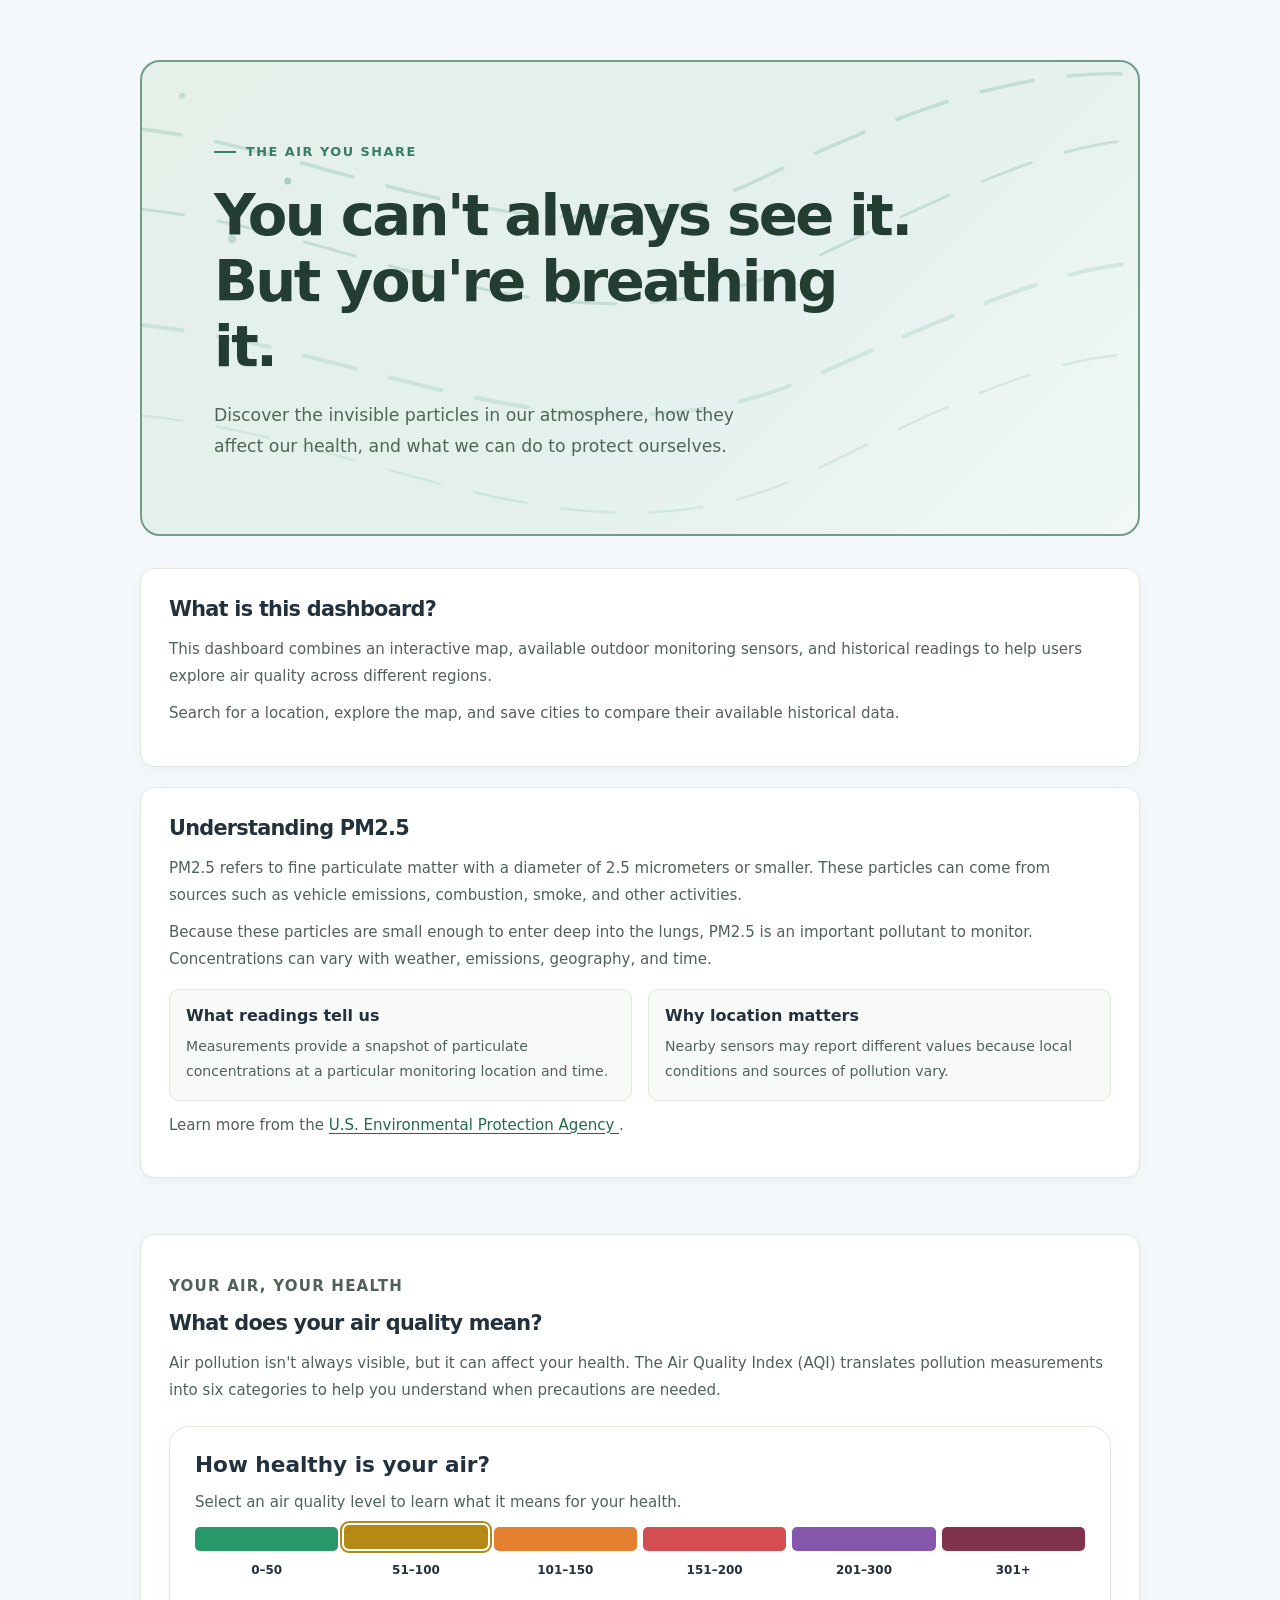
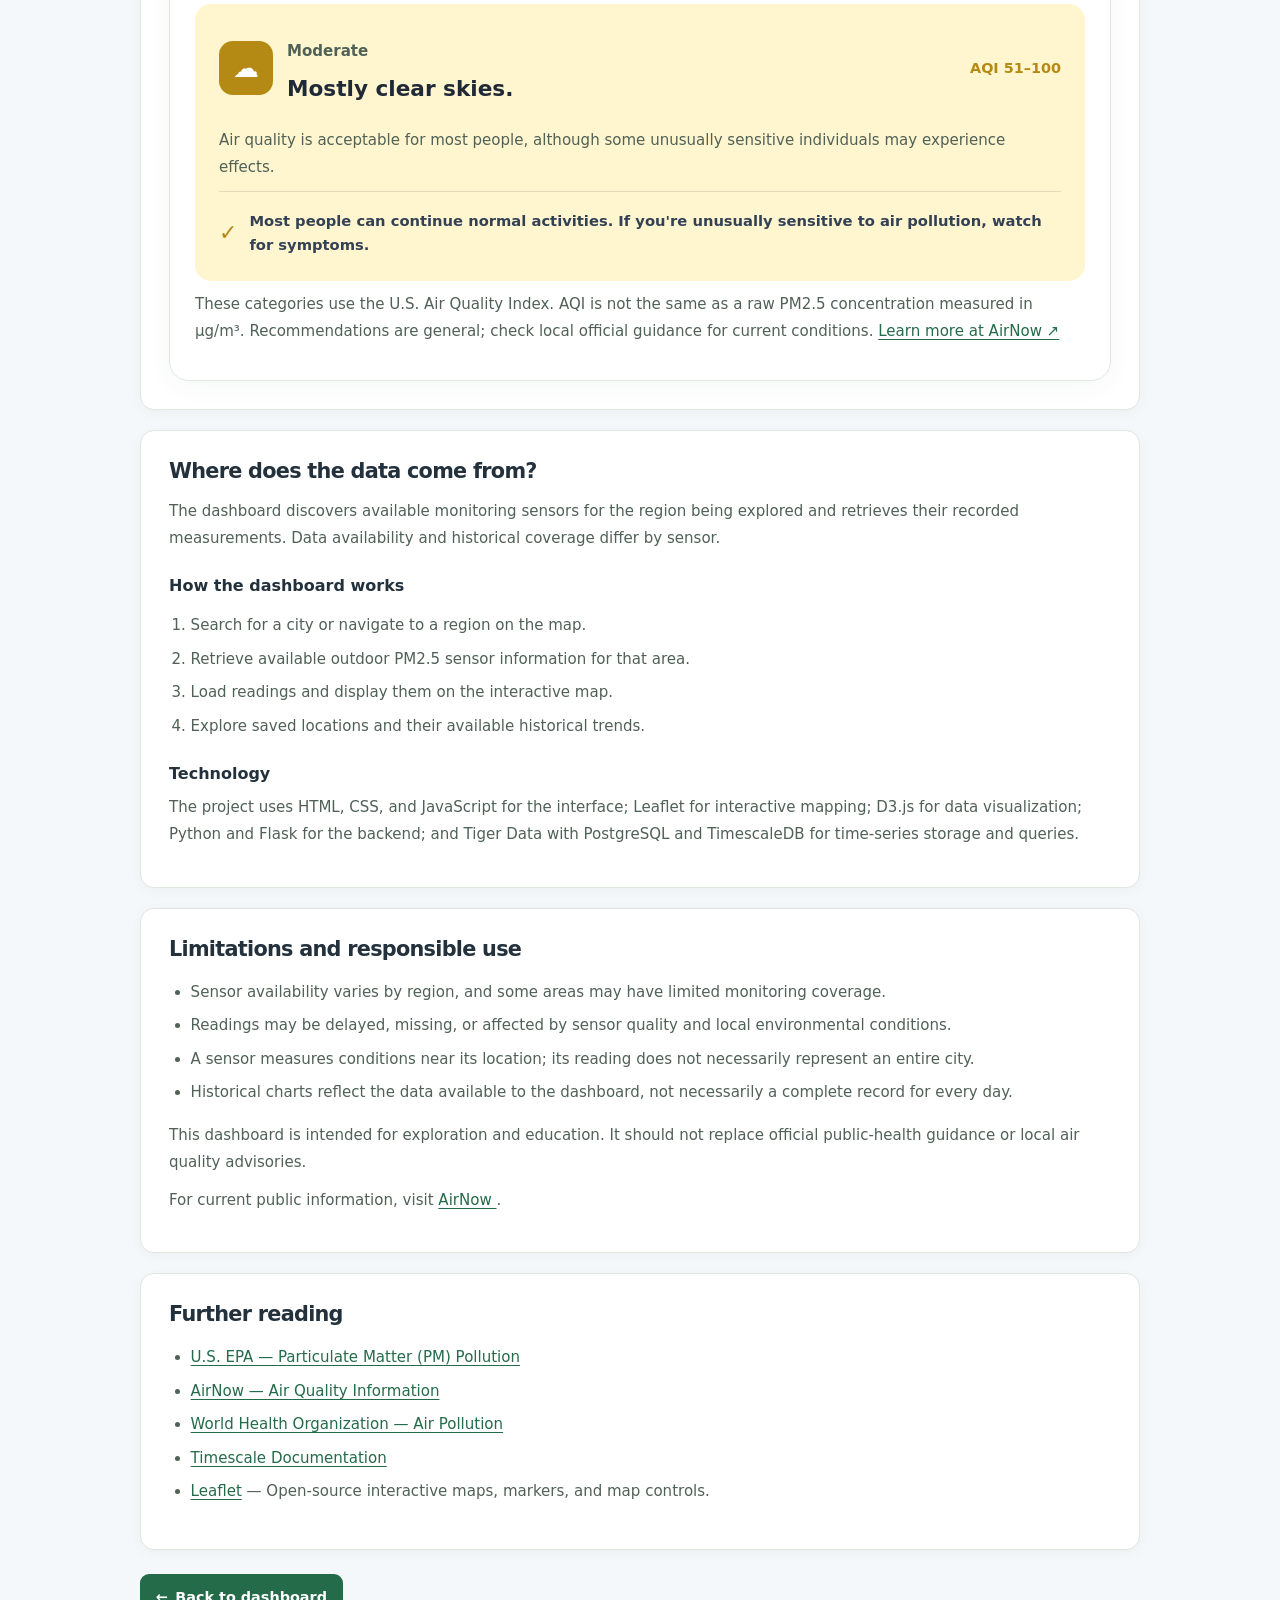
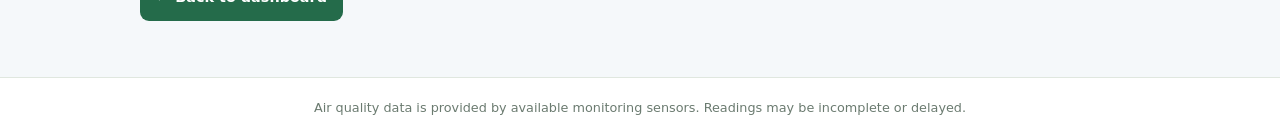
==== about.html @ 94043351 "animation opacity, header on dashboard, circle design" ====
<!doctype html>
<html lang="en">
  <head>
    <meta charset="UTF-8" />
    <meta name="viewport" content="width=device-width, initial-scale=1.0" />

    <title>About | Air Quality Explorer</title>
    <meta
      name="description"
      content="Learn about PM2.5, air quality monitoring, sensor data, and how to interpret the Air Quality Explorer dashboard."
    />

    <link rel="icon" href="data:," />

    <style>
      :root {
        --background: #f5f8fa;
        --surface: #ffffff;
        --text: #23313d;
        --muted: #5e6c77;
        --primary: #245b73;
        --primary-light: #e5f0f5;
        --border: #dce5ea;
        --accent: #367c69;
        --content-width: 1100px;
      }

      * {
        box-sizing: border-box;
      }

      html {
        scroll-behavior: smooth;
        scroll-padding-top: 90px;
      }

      body {
        margin: 0;
        font-family:
          system-ui,
          -apple-system,
          BlinkMacSystemFont,
          "Segoe UI",
          sans-serif;
        line-height: 1.7;
        color: var(--text);
        background: var(--background);
      }

      a {
        color: var(--primary);
      }

      a:hover {
        text-decoration-thickness: 2px;
      }

      header {
        position: sticky;
        top: 0;
        z-index: 10;
        display: flex;
        justify-content: space-between;
        align-items: center;
        flex-wrap: wrap;
        gap: 0.75rem 1.5rem;
        padding: 0.9rem max(1.25rem, calc((100% - var(--content-width)) / 2));
        background: var(--surface);
        border-bottom: 1px solid var(--border);
      }

      .brand {
        font-weight: 750;
        font-size: 1.1rem;
        color: var(--text);
        text-decoration: none;
      }

      nav {
        display: flex;
        flex-wrap: wrap;
        gap: 1rem;
        align-items: center;
      }

      nav a {
        font-size: 0.95rem;
        font-weight: 550;
        text-decoration: none;
      }

      nav a[aria-current="page"] {
        color: var(--accent);
      }

      main {
        max-width: var(--content-width);
        margin: 0 auto;
        padding: 2rem 1.25rem 4rem;
      }

      .hero {
        padding: clamp(2rem, 6vw, 4.5rem);
        background: var(--primary-light);
        border: 1px solid var(--border);
        border-radius: 1.25rem;
      }

      .eyebrow {
        margin: 0 0 0.5rem;
        color: var(--accent);
        font-weight: 750;
        text-transform: uppercase;
        letter-spacing: 0.1em;
        font-size: 0.8rem;
      }

      h1,
      h2,
      h3 {
        line-height: 1.25;
      }

      h1 {
        max-width: 760px;
        margin: 0 0 1rem;
        font-size: clamp(2.2rem, 5vw, 3.5rem);
        letter-spacing: -0.04em;
      }

      h2 {
        margin: 0 0 1rem;
        font-size: clamp(1.6rem, 3vw, 2.1rem);
      }

      h3 {
        margin: 0 0 0.5rem;
        font-size: 1.1rem;
      }

      p {
        margin: 0 0 1rem;
      }

      .hero p {
        max-width: 760px;
        font-size: 1.1rem;
        color: #344d5b;
      }

      .button {
        display: inline-block;
        margin-top: 0.5rem;
        padding: 0.7rem 1.1rem;
        color: white;
        background: var(--primary);
        border-radius: 0.55rem;
        text-decoration: none;
        font-weight: 650;
      }

      .button:hover {
        background: #19465a;
      }

      .contents {
        margin: 1.5rem 0 3rem;
        padding: 1.25rem;
        background: var(--surface);
        border: 1px solid var(--border);
        border-radius: 0.85rem;
      }

      .contents h2 {
        margin-bottom: 0.75rem;
        font-size: 1.1rem;
      }

      .contents ul {
        display: flex;
        flex-wrap: wrap;
        gap: 0.5rem 1.5rem;
        margin: 0;
        padding-left: 1.25rem;
      }

      section {
        margin-top: 3.5rem;
        scroll-margin-top: 90px;
      }

      .intro {
        max-width: 780px;
        margin-bottom: 1.5rem;
        color: var(--muted);
      }

      .grid {
        display: grid;
        grid-template-columns: repeat(2, minmax(0, 1fr));
        gap: 1rem;
      }

      .card {
        padding: 1.4rem;
        background: var(--surface);
        border: 1px solid var(--border);
        border-radius: 0.85rem;
      }

      .card p:last-child {
        margin-bottom: 0;
      }

      .callout {
        margin-top: 1.25rem;
        padding: 1.25rem;
        background: var(--primary-light);
        border-left: 4px solid var(--primary);
        border-radius: 0.4rem;
      }

      .callout p:last-child {
        margin-bottom: 0;
      }

      .steps {
        padding-left: 1.4rem;
      }

      .steps li {
        margin-bottom: 0.75rem;
        padding-left: 0.25rem;
      }

      .data-table {
        width: 100%;
        border-collapse: collapse;
        margin: 1.25rem 0;
        background: var(--surface);
      }

      .data-table th,
      .data-table td {
        padding: 0.85rem;
        border: 1px solid var(--border);
        text-align: left;
        vertical-align: top;
      }

      .data-table th {
        background: var(--primary-light);
      }

      .notice {
        padding: 1.25rem;
        background: #fff8e8;
        border: 1px solid #ead9ae;
        border-radius: 0.75rem;
      }

      .sources li {
        margin-bottom: 0.65rem;
      }

      footer {
        padding: 2rem 1.25rem;
        text-align: center;
        color: var(--muted);
        background: var(--surface);
        border-top: 1px solid var(--border);
        font-size: 0.9rem;
      }

      footer a {
        margin: 0 0.35rem;
      }

      @media (max-width: 650px) {
        header {
          position: static;
          align-items: flex-start;
        }

        nav {
          gap: 0.65rem 1rem;
        }

        .grid {
          grid-template-columns: 1fr;
        }

        .data-table {
          font-size: 0.9rem;
        }

        .data-table th,
        .data-table td {
          padding: 0.6rem;
        }
      }

      @media (prefers-reduced-motion: reduce) {
        html {
          scroll-behavior: auto;
        }
      }
    </style>
  </head>

  <body>
    <head>
      <meta charset="UTF-8" />
      <meta name="viewport" content="width=device-width, initial-scale=1.0" />

      <meta name="theme-color" content="#f5f7f4" />
      <meta
        name="description"
        content="Learn about PM2.5, air quality monitoring, sensor data, and how this dashboard works."
      />

      <title>About | Air Quality</title>
      <link rel="icon" href="data:," />
      <link rel="stylesheet" href="css/styles.css" />

      <style>
        /* About page layout */
        .about-main {
          width: min(100% - 2.5rem, 1000px);
          margin: 0 auto;
          padding: 2.5rem 0 3.5rem;
        }

        .about-intro {
          margin-bottom: 2rem;
          padding: 2rem;
          background: var(--green-light);
          border: 1px solid #d8e7d9;
          border-radius: var(--radius);
        }

        .eyebrow {
          margin: 0 0 0.65rem;
          color: var(--green);
          font-size: 0.8rem;
          font-weight: 700;
          letter-spacing: 0.08em;
          text-transform: uppercase;
        }

        .about-intro h2 {
          max-width: 700px;
          margin: 0;
          font-size: clamp(2rem, 5vw, 3rem);
          line-height: 1.12;
          letter-spacing: -0.055em;
        }

        .about-intro > p:last-child {
          max-width: 700px;
          margin: 1rem 0 0;
          color: #506557;
          font-size: 1rem;
          line-height: 1.8;
        }

        .about-section {
          margin-top: 1.25rem;
          padding: 1.75rem;
          background: var(--surface);
          border: 1px solid var(--border);
          border-radius: var(--radius);
          box-shadow: var(--shadow);
          scroll-margin-top: 1.5rem;
        }

        .about-section h2 {
          margin: 0 0 0.8rem;
          font-size: 1.3rem;
          letter-spacing: -0.035em;
        }

        .about-section h3 {
          margin: 1.5rem 0 0.5rem;
          font-size: 1rem;
        }

        .about-section p,
        .about-section li {
          color: #506157;
          font-size: 0.94rem;
          line-height: 1.8;
        }

        .about-section p {
          margin: 0.65rem 0;
        }

        .about-section ul,
        .about-section ol {
          padding-left: 1.35rem;
        }

        .about-section li + li {
          margin-top: 0.4rem;
        }

        .about-section a {
          color: var(--green);
          text-underline-offset: 3px;
        }

        .about-section a:hover {
          color: var(--green-dark);
        }

        .about-grid {
          display: grid;
          grid-template-columns: repeat(2, minmax(0, 1fr));
          gap: 1rem;
          margin-top: 1rem;
        }

        .about-note {
          padding: 1rem;
          background: #f8faf7;
          border: 1px solid var(--border);
          border-radius: 10px;
        }

        .about-note h3 {
          margin: 0 0 0.45rem;
        }

        .about-note p {
          margin: 0;
          font-size: 0.88rem;
        }

        .about-back {
          display: inline-flex;
          align-items: center;
          gap: 0.45rem;
          margin-top: 1.5rem;
          padding: 0.7rem 1rem;
          color: white;
          background: var(--green);
          border-radius: 9px;
          font-size: 0.9rem;
          font-weight: 600;
          text-decoration: none;
        }

        .about-back:hover {
          background: var(--green-dark);
        }

        @media (max-width: 650px) {
          .about-main {
            width: calc(100% - 2rem);
            padding: 1.25rem 0 2rem;
          }

          .about-intro,
          .about-section {
            padding: 1.2rem;
          }

          .about-grid {
            grid-template-columns: 1fr;
          }
        }
      </style>
    </head>

    <main class="about-main">
      
<!-- ANIMATED ABOUT PAGE HERO -->

<style>
  /* Move the page content closer to the header */
  .about-main {
    padding-top: 0.75rem !important;
  }

  .air-hero {
    position: relative;
    overflow: hidden;
    isolation: isolate;
    min-height: 390px;
    margin: 3rem 0 2rem;
    padding: clamp(2.5rem, 6vw, 4.5rem);

    background: linear-gradient(
      135deg,
      #e5f0e8 0%,
      #e3f0ed 55%,
      #f1f8f6 100%
    );

    border: 2px solid #719c8b;
    border-radius: 20px;

    display: flex;
    align-items: center;
  }

  .air-hero-content {
    position: relative;
    z-index: 2;
    max-width: 740px;
    animation: heroFadeIn 0.9s ease-out both;
  }

  .air-hero-label {
    display: inline-flex;
    align-items: center;
    gap: 10px;
    margin-bottom: 20px;

    color: #367c69;
    font-size: 0.8rem;
    font-weight: 750;
    letter-spacing: 0.12em;
    text-transform: uppercase;
  }

  .air-hero-label::before {
    content: "";
    width: 22px;
    height: 2px;
    background: #367c69;
  }

  .air-hero h1 {
    color: #233d32;
    font-size: clamp(2.2rem, 5vw, 3.6rem);
    line-height: 1.14;
    letter-spacing: -0.045em;
    margin: 0 0 20px;
    max-width: 700px;
  }

  .air-hero-description {
    color: #506557;
    font-size: 1.08rem;
    line-height: 1.8;
    max-width: 570px;
    margin: 0;
  }

  /* Wind animation layer */
  .air-hero-art {
    opacity: .5;
    position: absolute;
    inset: 0;
    width: 100%;
    height: 100%;
    z-index: 0;
    pointer-events: none;
  }

  .wind-line {
    fill: none;
    stroke: #78b5a0;
    stroke-width: 3;
    stroke-linecap: round;
    stroke-dasharray: 45 30;
    opacity: 0.60;

    animation: movingWind 9s linear infinite;
  }

  .wind-line.second {
    stroke: #569981;
    stroke-width: 2.5;
    opacity: 0.45;
    animation-duration: 13s;
    animation-direction: reverse;
  }

  .wind-line.third {
    stroke: #91c5b0;
    stroke-width: 3.5;
    opacity: 0.55;
    animation-duration: 7s;
  }

  .wind-line.fourth {
    stroke: #a2cdc0;
    stroke-width: 2;
    opacity: 0.6;
    animation-duration: 17s;
  }

  /* Additional motion for the entire wind paths */
  .wind-group {
    animation: windDrift 7s ease-in-out infinite alternate;
  }

  .wind-group.lower {
    animation-duration: 11s;
    animation-delay: -3s;
  }

  .air-particle {
    fill: #397f69;
    opacity: 0.65;
  }

  .air-particle.light {
    fill: #7cb9a5;
    opacity: 0.75;
  }

  .air-particle.dark {
    fill: #2c6e59;
    opacity: 0.6;
  }

  /* Tiny particle pulsing effect */
  .particle-pulse {
    transform-box: fill-box;
    transform-origin: center;
    animation: particlePulse 3s ease-in-out infinite alternate;
  }

  .particle-pulse.slow {
    animation-duration: 5s;
  }

  .particle-pulse.fast {
    animation-duration: 2s;
  }

  @keyframes movingWind {
    from {
      stroke-dashoffset: 0;
    }
    to {
      stroke-dashoffset: -300;
    }
  }

  @keyframes windDrift {
    from {
      transform: translateX(-25px) translateY(-8px);
    }
    to {
      transform: translateX(30px) translateY(12px);
    }
  }

  @keyframes particlePulse {
    from {
      transform: scale(0.65);
      opacity: 0.35;
    }
    to {
      transform: scale(1.3);
      opacity: 0.85;
    }
  }

  @keyframes heroFadeIn {
    from {
      opacity: 0;
      transform: translateY(16px);
    }
    to {
      opacity: 1;
      transform: translateY(0);
    }
  }

  @media (max-width: 650px) {
    .about-main {
      padding-top: 0.5rem !important;
    }

    .air-hero {
      min-height: 340px;
      padding: 2rem 1.5rem;
    }

    .air-hero-description {
      font-size: 0.96rem;
    }

    .air-hero-art {
      opacity: 0.55;
    }
  }

  @media (prefers-reduced-motion: reduce) {
    .air-hero-content,
    .wind-line,
    .wind-group,
    .particle-pulse {
      animation: none !important;
    }
  }
</style>

<section class="air-hero" aria-labelledby="airHeroTitle">

  <svg class="air-hero-art"
       viewBox="0 0 1000 400"
       preserveAspectRatio="xMidYMid slice"
       aria-hidden="true">

    <!-- MOVING WIND LINES -->

    <g class="wind-group">

      <path class="wind-line"
        d="M -150 100
           C 100 -50, 350 220, 600 100
           S 950 -20, 1200 100" />

      <path class="wind-line second"
        d="M -150 165
           C 150 20, 360 305, 650 165
           S 950 40, 1200 165" />

    </g>

    <g class="wind-group lower">

      <path class="wind-line third"
        d="M -150 265
           C 130 120, 370 390, 650 265
           S 960 135, 1200 265" />

      <path class="wind-line fourth"
        d="M -150 345
           C 140 190, 380 480, 650 345
           S 950 220, 1200 345" />

    </g>

    <!-- FLOATING PARTICLES AT DIFFERENT SPEEDS -->

    <!-- Particle 1: slow -->
    <circle class="air-particle" r="5">
      <animateMotion dur="19s"
                     repeatCount="indefinite"
                     path="M -40 80 C 250 10, 500 180, 1050 60"/>
    </circle>

    <!-- Particle 2: faster -->
    <circle class="air-particle light" r="3.5">
      <animateMotion dur="9s"
                     repeatCount="indefinite"
                     path="M -30 180 C 260 80, 700 270, 1050 155"/>
    </circle>

    <!-- Particle 3: medium -->
    <circle class="air-particle dark" r="6">
      <animateMotion dur="14s"
                     repeatCount="indefinite"
                     path="M -50 290 C 240 130, 650 390, 1050 260"/>
    </circle>

    <!-- Particle 4: very slow -->
    <circle class="air-particle light" r="4">
      <animateMotion dur="25s"
                     repeatCount="indefinite"
                     path="M -30 350 C 350 245, 650 470, 1050 330"/>
    </circle>

    <!-- Particle 5: fast -->
    <circle class="air-particle" r="3">
      <animateMotion dur="7s"
                     repeatCount="indefinite"
                     path="M -40 120 C 300 40, 650 230, 1050 115"/>
    </circle>

    <!-- Particle 6 -->
    <circle class="air-particle dark" r="4.5">
      <animateMotion dur="16s"
                     repeatCount="indefinite"
                     path="M -30 220 C 300 105, 680 345, 1050 200"/>
    </circle>

    <!-- Particle 7 -->
    <circle class="air-particle light" r="2.5">
      <animateMotion dur="11s"
                     repeatCount="indefinite"
                     path="M -40 55 C 270 -40, 710 140, 1050 45"/>
    </circle>

    <!-- Particle 8 -->
    <circle class="air-particle" r="5">
      <animateMotion dur="22s"
                     repeatCount="indefinite"
                     path="M -35 370 C 280 260, 740 440, 1050 355"/>
    </circle>

  </svg>

  <!-- HERO CONTENT -->

  <div class="air-hero-content">

    <div class="air-hero-label">
      THE AIR YOU SHARE
    </div>

    <h1 id="airHeroTitle">
      You can't always see it.<br>
      But you're breathing it.
    </h1>

    <p class="air-hero-description">
      Discover the invisible particles in our atmosphere,
      how they affect our health, and what we can do
      to protect ourselves.
    </p>

  </div>

</section>

<!-- END ANIMATED HERO -->


      <section class="about-section" id="overview">
        <h2>What is this dashboard?</h2>
        <p>
          This dashboard combines an interactive map, available outdoor
          monitoring sensors, and historical readings to help users explore air
          quality across different regions.
        </p>
        <p>
          Search for a location, explore the map, and save cities to compare
          their available historical data.
        </p>
      </section>

      <section class="about-section" id="pm25">
        <h2>Understanding PM2.5</h2>
        <p>
          PM2.5 refers to fine particulate matter with a diameter of 2.5
          micrometers or smaller. These particles can come from sources such as
          vehicle emissions, combustion, smoke, and other activities.
        </p>
        <p>
          Because these particles are small enough to enter deep into the lungs,
          PM2.5 is an important pollutant to monitor. Concentrations can vary
          with weather, emissions, geography, and time.
        </p>

        <div class="about-grid">
          <div class="about-note">
            <h3>What readings tell us</h3>
            <p>
              Measurements provide a snapshot of particulate concentrations at a
              particular monitoring location and time.
            </p>
          </div>

          <div class="about-note">
            <h3>Why location matters</h3>
            <p>
              Nearby sensors may report different values because local
              conditions and sources of pollution vary.
            </p>
          </div>
        </div>

        <p>
          Learn more from the
          <a
            href="https://www.epa.gov/pm-pollution"
            target="_blank"
            rel="noopener noreferrer"
          >
            U.S. Environmental Protection Agency </a
          >.
        </p>
      </section>

<!-- ============================= -->
<!-- INTERACTIVE AIR QUALITY GUIDE -->
<!-- ============================= -->

<!-- #style n shiiii  -->
<style>
  .aqi-guide {
    margin-top: 3.5rem;
  }

  .aqi-widget {
    background: #ffffff;
    border: 1px solid var(--border, #dce5ea);
    border-radius: 20px;
    padding: 25px;
    margin-top: 22px;
    box-shadow: 0 6px 24px rgba(30, 60, 50, 0.045);
  }

  .aqi-widget h3 {
    margin: 0 0 6px;
    font-size: 1.35rem;
  }

  .aqi-subtitle {
    color: var(--muted, #5e6c77);
    font-size: 0.92rem;
    margin-bottom: 23px;
  }

  .aqi-bar {
    display: grid;
    grid-template-columns: repeat(6, minmax(0, 1fr));
    gap: 6px;
    margin-bottom: 24px;
  }

  .aqi-option {
    cursor: pointer;
    background: transparent;
    border: none;
    padding: 0;
    font: inherit;
    color: var(--text, #23313d);
    min-width: 0;
    text-align: center;
  }

  .aqi-color {
    display: block;
    height: 24px;
    background: var(--level-color);
    border-radius: 5px;
    transition: transform 0.2s, box-shadow 0.2s;
  }

  .aqi-option:hover .aqi-color {
    transform: translateY(-3px);
  }

  .aqi-option[aria-pressed="true"] .aqi-color {
    box-shadow: 0 0 0 2px white, 0 0 0 4px var(--level-color);
    transform: translateY(-2px);
  }

  .aqi-range {
    display: block;
    margin-top: 9px;
    font-size: 0.75rem;
    font-weight: 650;
  }

  .aqi-details {
    background: #fde8e8;
    border-radius: 16px;
    padding: 24px;
    transition: background-color 0.25s;
  }

  .aqi-details-header {
    display: flex;
    justify-content: space-between;
    align-items: center;
    gap: 15px;
    margin-bottom: 18px;
  }

  .aqi-heading-group {
    display: flex;
    gap: 14px;
    align-items: center;
  }

  .aqi-icon {
    display: flex;
    align-items: center;
    justify-content: center;
    width: 54px;
    height: 54px;
    flex-shrink: 0;
    border-radius: 14px;
    background: #d44d50;
    color: white;
    font-size: 26px;
  }

  .aqi-category {
    font-size: 0.82rem;
    font-weight: 600;
    color: #475569;
    margin: 0 0 3px;
  }

  .aqi-headline {
    font-size: clamp(1.25rem, 3vw, 1.65rem);
    font-weight: 750;
    color: #1f2937;
    line-height: 1.25;
    margin: 0;
  }

  .aqi-number {
    font-size: 0.9rem;
    font-weight: 750;
    color: #d44d50;
    white-space: nowrap;
  }

  .aqi-description {
    font-size: 0.95rem;
    line-height: 1.7;
    color: #334155;
    margin-bottom: 18px;
  }

  .aqi-advice {
    border-top: 1px solid rgba(60, 70, 75, 0.15);
    padding-top: 17px;
    display: flex;
    gap: 12px;
    align-items: center;
  }

  .aqi-check {
    color: #d44d50;
    font-size: 22px;
    font-weight: bold;
    flex-shrink: 0;
  }

  .aqi-advice p {
    margin: 0;
    color: #334155;
    line-height: 1.6;
    font-size: 0.92rem;
    font-weight: 550;
  }

  .aqi-footnote {
    color: var(--muted, #5e6c77);
    font-size: 0.79rem;
    line-height: 1.6;
    margin-top: 17px;
  }

  @media (max-width: 600px) {
    .aqi-widget {
      padding: 16px;
    }

    .aqi-bar {
      gap: 4px;
    }

    .aqi-color {
      height: 19px;
    }

    .aqi-range {
      font-size: 0.62rem;
    }

    .aqi-details {
      padding: 17px;
    }

    .aqi-details-header {
      align-items: flex-start;
    }

    .aqi-icon {
      width: 42px;
      height: 42px;
      font-size: 20px;
    }

    .aqi-number {
      font-size: 0.72rem;
    }
  }
</style>

<section class="about-section aqi-guide" id="aqi-guide">

  <p class="eyebrow">Your air, your health</p>
  <h2>What does your air quality mean?</h2>

  <p>
    Air pollution isn't always visible, but it can affect
    your health. The Air Quality Index (AQI) translates
    pollution measurements into six categories to help
    you understand when precautions are needed.
  </p>

  <div class="aqi-widget">

    <h3>How healthy is your air?</h3>
    <p class="aqi-subtitle">
      Select an air quality level to learn what it
      means for your health.
    </p>

    <!-- aqi scale with pretty colors! clickabe ofc -->
    <div class="aqi-bar" role="group" aria-label="Air quality levels">

      <button class="aqi-option"
              style="--level-color: #28986a"
              data-level="0"
              aria-pressed="false">
        <span class="aqi-color"></span>
        <span class="aqi-range">0–50</span>
      </button>

      <button class="aqi-option"
              style="--level-color: #b48a15"
              data-level="1"
              aria-pressed="false">
        <span class="aqi-color"></span>
        <span class="aqi-range">51–100</span>
      </button>

      <button class="aqi-option"
              style="--level-color: #e58030"
              data-level="2"
              aria-pressed="false">
        <span class="aqi-color"></span>
        <span class="aqi-range">101–150</span>
      </button>

      <button class="aqi-option"
              style="--level-color: #d44d50"
              data-level="3"
              aria-pressed="true">
        <span class="aqi-color"></span>
        <span class="aqi-range">151–200</span>
      </button>

      <button class="aqi-option"
              style="--level-color: #8757ad"
              data-level="4"
              aria-pressed="false">
        <span class="aqi-color"></span>
        <span class="aqi-range">201–300</span>
      </button>

      <button class="aqi-option"
              style="--level-color: #81324d"
              data-level="5"
              aria-pressed="false">
        <span class="aqi-color"></span>
        <span class="aqi-range">301+</span>
      </button>

    </div>

    <!-- changing da card -->
    <div class="aqi-details" id="aqiDetails"
         aria-live="polite">

      <div class="aqi-details-header">

        <div class="aqi-heading-group">
          <div class="aqi-icon" id="aqiIcon"
               aria-hidden="true">
            ⚠
          </div>

          <div>
            <p class="aqi-category" id="aqiCategory">
              Unhealthy
            </p>
            <h3 class="aqi-headline" id="aqiHeadline">
              Your lungs need a break.
            </h3>
          </div>
        </div>

        <span class="aqi-number" id="aqiNumber">
          AQI 151–200
        </span>

      </div>

      <p class="aqi-description" id="aqiDescription">
        Health effects become more likely for everyone,
        especially people with heart or lung conditions.
      </p>

      <div class="aqi-advice">
        <span class="aqi-check" id="aqiCheck"
              aria-hidden="true">✓</span>
        <p id="aqiAdvice">
          Reduce prolonged outdoor exertion. Sensitive groups
          should avoid prolonged or strenuous outdoor activity.
        </p>
      </div>

    </div>

    <p class="aqi-footnote">
      These categories use the U.S. Air Quality Index.
      AQI is not the same as a raw PM2.5 concentration
      measured in µg/m³. Recommendations are general;
      check local official guidance for current conditions.
      <a href="https://www.airnow.gov/aqi/aqi-basics/"
         target="_blank" rel="noopener noreferrer">
        Learn more at AirNow ↗
      </a>
    </p>

  </div>
</section>

<script>
  // style and info abt air on the little card, taken from the US EPA AQI guide which is totes awesome btw
  const aqiLevels = [
    {
      category: "Good",
      range: "0–50",
      headline: "Breathe easy.",
      description:
        "Air quality is satisfactory, and air pollution poses little or no risk.",
      advice:
        "Enjoy your usual outdoor activities. It's a great day for a walk, run, or picnic!",
      color: "#28986a",
      background: "#e5f5eb",
      icon: "☀"
    },
    {
      category: "Moderate",
      range: "51–100",
      headline: "Mostly clear skies.",
      description:
        "Air quality is acceptable for most people, although some unusually sensitive individuals may experience effects.",
      advice:
        "Most people can continue normal activities. If you're unusually sensitive to air pollution, watch for symptoms.",
      color: "#b48a15",
      background: "#fff5ce",
      icon: "☁"
    },
    {
      category: "Unhealthy for Sensitive Groups",
      range: "101–150",
      headline: "Take it a little easier.",
      description:
        "Sensitive groups, including children, older adults, and people with heart or lung conditions, face greater risks.",
      advice:
        "Sensitive groups should reduce prolonged or strenuous outdoor activity. Others can generally continue normal activities.",
      color: "#e58030",
      background: "#fff0df",
      icon: "♡"
    },
    {
      category: "Unhealthy",
      range: "151–200",
      headline: "Your lungs need a break.",
      description:
        "Health effects become more likely for everyone, especially people with heart or lung conditions.",
      advice:
        "Reduce prolonged outdoor exertion. Sensitive groups should avoid prolonged or strenuous outdoor activity.",
      color: "#d44d50",
      background: "#fde8e8",
      icon: "⚠"
    },
    {
      category: "Very Unhealthy",
      range: "201–300",
      headline: "Keep your exposure low.",
      description:
        "This level represents a health alert. The risk of health effects is increased for everyone.",
      advice:
        "Avoid strenuous outdoor activities and spend more time in cleaner indoor air. Consider using a HEPA air cleaner.",
      color: "#8757ad",
      background: "#f3e9fc",
      icon: "⌂"
    },
    {
      category: "Hazardous",
      range: "301+",
      headline: "The air is dangerous.",
      description:
        "Emergency-level pollution conditions can affect everyone, including healthy individuals.",
      advice:
        "Avoid outdoor physical activity and stay in filtered indoor air. For heavy particle pollution, if you must go outside, a properly fitted N95 respirator can help reduce exposure.",
      color: "#81324d",
      background: "#f8e6ec",
      icon: "!"
    }
  ];

  // updates when color clicked
  const aqiButtons =
    document.querySelectorAll(".aqi-option");

  function selectAqiLevel(index) {
    const level = aqiLevels[index];

    document.getElementById("aqiCategory").textContent =
      level.category;

    document.getElementById("aqiNumber").textContent =
      "AQI " + level.range;

    document.getElementById("aqiHeadline").textContent =
      level.headline;

    document.getElementById("aqiDescription").textContent =
      level.description;

    document.getElementById("aqiAdvice").textContent =
      level.advice;

    document.getElementById("aqiIcon").textContent =
      level.icon;

    document.getElementById("aqiDetails").style.backgroundColor =
      level.background;

    document.getElementById("aqiIcon").style.backgroundColor =
      level.color;

    document.getElementById("aqiNumber").style.color =
      level.color;

    document.getElementById("aqiCheck").style.color =
      level.color;

    aqiButtons.forEach((button, buttonIndex) => {
      button.setAttribute(
        "aria-pressed",
        String(buttonIndex === index)
      );
    });
  }

  aqiButtons.forEach(button => {
    button.addEventListener("click", () => {
      selectAqiLevel(Number(button.dataset.level));
    });
  });

  //we can set our default to anything its just set to 1 aka safe for now
  selectAqiLevel(1);
</script>

<!-- END OF INTERACTIVE AIR QUALITY GUIDE -->

      <section class="about-section" id="data">
        <h2>Where does the data come from?</h2>
        <p>
          The dashboard discovers available monitoring sensors for the region
          being explored and retrieves their recorded measurements. Data
          availability and historical coverage differ by sensor.
        </p>

        <h3>How the dashboard works</h3>
        <ol>
          <li>Search for a city or navigate to a region on the map.</li>
          <li>
            Retrieve available outdoor PM2.5 sensor information for that area.
          </li>
          <li>Load readings and display them on the interactive map.</li>
          <li>
            Explore saved locations and their available historical trends.
          </li>
        </ol>

        <h3>Technology</h3>
        <p>
          The project uses HTML, CSS, and JavaScript for the interface; Leaflet
          for interactive mapping; D3.js for data visualization; Python and
          Flask for the backend; and Tiger Data with PostgreSQL and TimescaleDB
          for time-series storage and queries.
        </p>
      </section>

      <section class="about-section" id="limitations">
        <h2>Limitations and responsible use</h2>
        <ul>
          <li>
            Sensor availability varies by region, and some areas may have
            limited monitoring coverage.
          </li>
          <li>
            Readings may be delayed, missing, or affected by sensor quality and
            local environmental conditions.
          </li>
          <li>
            A sensor measures conditions near its location; its reading does not
            necessarily represent an entire city.
          </li>
          <li>
            Historical charts reflect the data available to the dashboard, not
            necessarily a complete record for every day.
          </li>
        </ul>
        <p>
          This dashboard is intended for exploration and education. It should
          not replace official public-health guidance or local air quality
          advisories.
        </p>
        <p>
          For current public information, visit
          <a
            href="https://www.airnow.gov/"
            target="_blank"
            rel="noopener noreferrer"
          >
            AirNow </a
          >.
        </p>
      </section>

      <section class="about-section" id="sources">
        <h2>Further reading</h2>
        <ul>
          <li>
            <a
              href="https://www.epa.gov/pm-pollution"
              target="_blank"
              rel="noopener noreferrer"
            >
              U.S. EPA — Particulate Matter (PM) Pollution
            </a>
          </li>
          <li>
            <a
              href="https://www.airnow.gov/"
              target="_blank"
              rel="noopener noreferrer"
            >
              AirNow — Air Quality Information
            </a>
          </li>
          <li>
            <a
              href="https://www.who.int/health-topics/air-pollution"
              target="_blank"
              rel="noopener noreferrer"
            >
              World Health Organization — Air Pollution
            </a>
          </li>
          <li>
            <a
              href="https://docs.timescale.com/"
              target="_blank"
              rel="noopener noreferrer"
            >
              Timescale Documentation
            </a>
          </li>
          <li>
            <a
                href="https://leafletjs.com/"
                target="_blank"
                rel="noopener noreferrer"
            >Leaflet</a>
            — Open-source interactive maps, markers, and map controls.
            </li>
        </ul>
      </section>

    <a class="about-back" href="/">
        <span aria-hidden="true">←</span> Back to dashboard
    </a>
    </main>

    <footer>
      <p>
        Air quality data is provided by available monitoring sensors. Readings
        may be incomplete or delayed.
      </p>
    </footer>
  </body>
</html>
---- css/styles.css ----
/* =========================
   Base and typography
   ========================= */

:root {
    font-family: Inter, system-ui, -apple-system, BlinkMacSystemFont, "Segoe UI", sans-serif;
    color: #20352a;
    background: #f5f7f4;
    font-synthesis: none;
    text-rendering: optimizeLegibility;

    --green: #246b4a;
    --green-dark: #194c35;
    --green-light: #e8f1e9;
    --text-muted: #6b7b70;
    --border: #e0e7df;
    --surface: #ffffff;
    --radius: 14px;
    --shadow: 0 3px 12px rgba(29, 59, 39, 0.045);
}

* {
    box-sizing: border-box;
}

body {
    margin: 0;
    min-width: 320px;
}

button,
input,
select {
    font: inherit;
}

button {
    cursor: pointer;
}

button:focus-visible,
input:focus-visible,
select:focus-visible {
    outline: 2px solid var(--green);
    outline-offset: 3px;
}

/* =========================
   Zephora site header
   ========================= */

.site-header {
    padding: 1rem max(1.25rem, calc((100% - 1440px) / 2));
    background: var(--surface);
    border-bottom: 1px solid var(--border);
    display: flex;
    align-items: center;
    justify-content: space-between;
    gap: 1.5rem;
}

.site-header .header-content {
    display: flex;
    align-items: center;
    justify-content: space-between;
    gap: 1.5rem;
    max-width: 1440px;
    margin: 0 auto;
}

.site-brand {
    color: var(--green-dark);
    font-size: 1.65rem;
    font-weight: 800;
    letter-spacing: -0.055em;
    text-decoration: none;
}

.site-nav {
    display: flex;
    align-items: center;
    gap: 1.5rem;
}

.site-nav a {
    padding: 0.45rem 0;
    color: #425d52;
    font-size: 0.95rem;
    font-weight: 600;
    text-decoration: none;
    border-bottom: 2px solid transparent;
    transition: color 0.2s ease, border-color 0.2s ease;
}

.site-nav a:hover,
.site-nav a[aria-current="page"] {
    color: var(--green);
    border-bottom-color: var(--green);
}

.site-nav a:focus-visible,
.site-brand:focus-visible {
    outline: 2px solid var(--green);
    outline-offset: 4px;
    border-radius: 2px;
}

/* =========================
   Main layout and headings
   ========================= */

main {
    width: 100%;
    padding: 1.75rem 1.25rem 2.5rem;
}

.section-heading {
    margin-bottom: 1.1rem;
}

.section-heading h2 {
    margin: 0;
    font-size: 1.25rem;
    letter-spacing: -0.03em;
}

.section-heading p {
    margin: 0.35rem 0 0;
    color: var(--text-muted);
    font-size: 0.9rem;
    line-height: 1.6;
}

/* =========================
   Saved cities
   ========================= */

#favoritesSection {
    width: min(1440px, 100%);
    margin: 0 auto 2.25rem;
}

#favorites {
    display: grid;
    grid-template-columns: repeat(3, minmax(0, 1fr));
    gap: 1.15rem;
    align-items: start;
}

.favorite-card {
    min-width: 0;
    overflow: hidden;
    background: var(--surface);
    border: 1px solid var(--border);
    border-radius: var(--radius);
    box-shadow: var(--shadow);
    transition: border-color 160ms ease, box-shadow 160ms ease;
}

.favorite-card:hover {
    border-color: #c5d8c8;
    box-shadow: 0 6px 20px rgba(29, 59, 39, 0.08);
}

.favorite-card h3 {
    margin: 0;
    padding: 1rem 1rem 0.85rem;
    font-size: 1.05rem;
    font-weight: 650;
    letter-spacing: -0.02em;
    overflow-wrap: anywhere;
}

.favorite-content {
    display: grid;
    grid-template-columns: minmax(0, 1fr);
    gap: 0.75rem;
    width: 100%;
    padding: 0 0.85rem 0.85rem;
}

.favorite-map,
.favorite-chart {
    position: relative;
    display: block;
    width: 100%;
    min-width: 0;
    height: 210px;
    overflow: hidden;
    border-radius: 9px;
}

.favorite-map {
    background: #f0f4f0;
    border: 1px solid #e5ebe5;
}

.favorite-chart {
    background: #fbfcfa;
    border: 1px solid #edf0eb;
}

.favorite-chart svg {
    display: block;
    width: 100%;
    height: 100%;
    overflow: visible;
}

.favorite-actions {
    display: flex;
    justify-content: space-between;
    align-items: center;
    flex-wrap: wrap;
    gap: 0.5rem;
    padding: 0.8rem 0.95rem;
    border-top: 1px solid #edf0eb;
}

.favorite-actions button {
    padding: 0.45rem 0.7rem;
    color: var(--green);
    background: #fff;
    border: 1px solid #d5e2d6;
    border-radius: 7px;
    font-size: 0.85rem;
    font-weight: 550;
}

.favorite-actions button:hover {
    background: var(--green-light);
}

/* =========================
   Email alerts
   ========================= */

.favorite-alerts {
    background: #fbfcfa;
    border-top: 1px solid #edf0eb;
}

.favorite-alerts > summary {
    display: flex;
    align-items: center;
    gap: 0.75rem;
    padding: 0.85rem 0.95rem;
    cursor: pointer;
    list-style: none;
    transition: background 150ms ease;
}

.favorite-alerts > summary::-webkit-details-marker {
    display: none;
}

.favorite-alerts > summary:hover {
    background: var(--green-light);
}

.favorite-alerts > summary:focus-visible {
    outline: 2px solid var(--green);
    outline-offset: -2px;
}

.favorite-alerts .alerts-icon {
    display: grid;
    place-items: center;
    flex-shrink: 0;
    width: 36px;
    height: 36px;
    border-radius: 10px;
    background: #eef1ee;
    color: var(--text-muted);
    font-size: 1.05rem;
    filter: grayscale(1);
}

.favorite-alerts.is-on .alerts-icon {
    background: var(--green-light);
    filter: none;
}

.favorite-alerts .alerts-summary {
    display: grid;
    flex: 1;
    gap: 0.15rem;
    min-width: 0;
}

.favorite-alerts .alerts-summary strong {
    color: var(--green-dark);
    font-size: 0.9rem;
}

.favorite-alerts .alerts-subtitle {
    color: var(--text-muted);
    font-size: 0.78rem;
    line-height: 1.4;
    overflow-wrap: anywhere;
}

.favorite-alerts.is-on .alerts-subtitle {
    color: var(--green);
    font-weight: 600;
}

.favorite-alerts .alerts-toggle {
    display: grid;
    place-items: center;
    flex-shrink: 0;
    width: 26px;
    height: 26px;
    border-radius: 50%;
    background: var(--green-light);
    color: var(--green);
    font-size: 1.2rem;
    line-height: 1;
    transition: transform 200ms ease;
}

.favorite-alerts[open] .alerts-toggle {
    transform: rotate(45deg);
}

.favorite-alerts .alerts-content {
    padding: 0.25rem 0.95rem 1.1rem;
}

.favorite-alerts .alerts-description {
    margin: 0 0 1rem;
    color: var(--text-muted);
    font-size: 0.82rem;
    line-height: 1.6;
}

.favorite-alerts .alert-form {
    display: grid;
    gap: 0.9rem;
}

.favorite-alerts .alert-field {
    display: grid;
    gap: 0.35rem;
    min-width: 0;
}

.favorite-alerts .alert-field label {
    color: #20352a;
    font-size: 0.82rem;
    font-weight: 650;
}

.favorite-alerts .alert-field input,
.favorite-alerts .alert-field select {
    width: 100%;
    min-width: 0;
    min-height: 42px;
    padding: 0.6rem 0.75rem;
    color: #20352a;
    background: #fff;
    border: 1px solid #cbd8ce;
    border-radius: 9px;
    font-size: 0.88rem;
}

.favorite-alerts .alert-field input::placeholder {
    color: #93a197;
}

.favorite-alerts .alert-field input:focus,
.favorite-alerts .alert-field select:focus {
    outline: none;
    border-color: var(--green);
    box-shadow: 0 0 0 3px rgba(36, 107, 74, 0.15);
}

.favorite-alerts .field-help {
    margin: 0;
    color: var(--text-muted);
    font-size: 0.78rem;
    line-height: 1.55;
}

.favorite-alerts .alert-submit {
    width: 100%;
    min-height: 44px;
    padding: 0.7rem 1rem;
    color: #fff;
    background: var(--green);
    border: 0;
    border-radius: 9px;
    font-weight: 650;
    transition: background 150ms ease;
}

.favorite-alerts .alert-submit:hover:not(:disabled) {
    background: var(--green-dark);
}

.favorite-alerts .alert-submit:disabled {
    opacity: 0.6;
    cursor: wait;
}

.favorite-alerts .alert-status {
    margin: 0;
    color: #b42318;
    font-size: 0.82rem;
    line-height: 1.5;
    overflow-wrap: anywhere;
}

.favorite-alerts .alert-status:empty {
    display: none;
}

.favorite-alerts .alert-status.success {
    color: var(--green);
}

/* =========================
   Explore location
   ========================= */

#exploreSection {
    width: min(1440px, 100%);
    margin: 0 auto 2rem;
    padding: 1.5rem;
    background: var(--surface);
    border: 1px solid var(--border);
    border-radius: var(--radius);
    box-shadow: var(--shadow);
}

.city-search label {
    display: block;
    margin-bottom: 0.5rem;
    font-size: 0.875rem;
    font-weight: 650;
}

.city-search .ac {
    position: relative;
    display: block;
    width: min(100%, 620px);
}

#exploreSection #place {
    width: 100%;
    min-height: 46px;
    padding: 0.75rem 0.9rem;
    color: #20352a;
    background: #fff;
    border: 1px solid #cbd8ce;
    border-radius: 9px;
}

#exploreSection #place::placeholder {
    color: #93a197;
}

#suggest {
    position: absolute;
    z-index: 2000;
    top: 100%;
    left: 0;
    right: 0;
    max-height: 260px;
    overflow-y: auto;
    margin: 4px 0 0;
    padding: 0.3rem;
    list-style: none;
    background: #fff;
    border: 1px solid var(--border);
    border-radius: 9px;
    box-shadow: 0 8px 24px rgba(25, 52, 34, 0.12);
}

#suggest li {
    padding: 0.65rem 0.75rem;
    border-radius: 6px;
    cursor: pointer;
    font-size: 0.9rem;
}

#suggest li:hover,
#suggest li.active {
    background: var(--green-light);
}

#suggest li b {
    font-weight: 650;
}

.explore-actions {
    display: flex;
    flex-wrap: wrap;
    gap: 0.6rem;
    margin-top: 0.85rem;
}

.explore-actions button {
    min-height: 42px;
    padding: 0.65rem 1rem;
    color: var(--green);
    background: #fff;
    border: 1px solid #cbd8ce;
    border-radius: 9px;
    font-size: 0.9rem;
    font-weight: 600;
    transition: background 150ms ease, border-color 150ms ease;
}

.explore-actions button:hover:not(:disabled) {
    background: var(--green-light);
    border-color: #a9c6ad;
}

.explore-actions #saveFavorite {
    color: #fff;
    background: var(--green);
    border-color: var(--green);
}

.explore-actions #saveFavorite:hover:not(:disabled) {
    background: var(--green-dark);
}

.explore-actions button:disabled {
    opacity: 0.45;
    cursor: not-allowed;
}

#exploreSection #status {
    margin: 1rem 0 0;
    color: var(--text-muted);
    font-size: 0.9rem;
    line-height: 1.6;
}

#exploreSection #status.error {
    color: #b42318;
}

#diagnostics {
    margin-top: 0.85rem;
    color: var(--text-muted);
    font-size: 0.85rem;
}

#diagnostics summary {
    width: fit-content;
    cursor: pointer;
}

#diagnostics #perf,
#diagnostics #storage {
    overflow-wrap: anywhere;
    line-height: 1.5;
}

#perf {
    color: #2a6f97;
}

#storage {
    color: var(--green);
}

/* =========================
   Main sensor map
   ========================= */

#mapSection {
    width: min(1440px, 100%);
    margin: 0 auto 2rem;
}

#mapSection #map {
    position: relative;
    width: 100%;
    height: clamp(400px, 58vh, 680px);
    min-height: 350px;
    margin: 0;
    background: #e9efea;
    border: 1px solid var(--border);
    border-radius: var(--radius);
    overflow: hidden;
    box-shadow: var(--shadow);
}

.map-caption {
    margin: 0.75rem 0 0;
    color: var(--text-muted);
    font-size: 0.8rem;
    line-height: 1.5;
}

/* =========================
   Leaflet controls and popups
   ========================= */

.leaflet-container {
    font-family: inherit;
    background: #e9efea;
}

.leaflet-control-zoom a {
    color: #294b36 !important;
}

.leaflet-control-attribution {
    font-size: 10px !important;
}

.leaflet-popup-content-wrapper {
    border-radius: 10px;
}

.leaflet-popup-content {
    margin: 12px 14px;
}

.popup h2 {
    margin: 0 0 0.35rem;
    font-size: 0.95rem;
    font-weight: 650;
}

.popup p {
    margin: 0 0 0.5rem;
    color: #526257;
    font-size: 0.8rem;
    line-height: 1.5;
}

.popup svg {
    display: block;
    width: 100%;
    height: auto;
}

.popup .line {
    fill: none;
    stroke: #287a54;
    stroke-width: 2;
    stroke-linejoin: round;
    stroke-linecap: round;
}

.popup .grid {
    stroke: #e0e6df;
    stroke-dasharray: 3 3;
}

.popup text {
    font-size: 10px;
    fill: #64756b;
}

/* =========================
   Map legend
   ========================= */

.legend {
    padding: 0.7rem 0.85rem;
    color: #304438;
    background: rgba(255, 255, 255, 0.96);
    border: 1px solid rgba(220, 229, 220, 0.9);
    border-radius: 9px;
    font-size: 0.75rem;
    line-height: 1.8;
    box-shadow: 0 2px 10px rgba(0, 0, 0, 0.1);
}

.legend i {
    display: inline-block;
    width: 11px;
    height: 11px;
    margin-right: 5px;
    border: 1px solid rgba(0, 0, 0, 0.15);
    border-radius: 50%;
    vertical-align: -1px;
}

/* =========================
   Footer
   ========================= */

footer {
    padding: 1.25rem;
    color: var(--text-muted);
    background: #fff;
    border-top: 1px solid var(--border);
    text-align: center;
    font-size: 0.8rem;
    line-height: 1.6;
}

footer p {
    max-width: 720px;
    margin: 0 auto;
}

/* =========================
   Responsive layouts
   ========================= */

@media (min-width: 1500px) {
    main {
        padding-right: 2rem;
        padding-left: 2rem;
    }
}

@media (max-width: 1050px) {
    #favorites {
        grid-template-columns: repeat(2, minmax(0, 1fr));
    }

    .favorite-map,
    .favorite-chart {
        height: 220px;
    }
}

@media (max-width: 650px) {
    .site-header {
        padding: 1rem;
    }

    .site-header .header-content {
        align-items: flex-start;
        flex-direction: column;
        gap: 0.85rem;
    }

    .site-brand {
        font-size: 1.4rem;
    }

    .site-nav {
        gap: 1.25rem;
    }

    .site-nav a {
        font-size: 0.875rem;
    }

    main {
        padding: 1rem;
    }

    #favoritesSection {
        margin-bottom: 1.75rem;
    }

    #favorites {
        grid-template-columns: minmax(0, 1fr);
        gap: 1rem;
    }

    .favorite-map,
    .favorite-chart {
        height: 240px;
    }

    #exploreSection {
        padding: 1rem;
        margin-bottom: 1.5rem;
    }

    .explore-actions {
        flex-direction: column;
    }

    .explore-actions button {
        width: 100%;
    }

    #mapSection #map {
        height: 55vh;
        min-height: 350px;
        border-radius: 11px;
    }

    .section-heading h2 {
        font-size: 1.15rem;
    }
}

/* =========================
   Navigation dropdown
   ========================= */

.nav-menu {
    position: relative;
}

.nav-dropdown {
    position: absolute;
    z-index: 3000;
    top: calc(100% + 0.4rem);
    right: 0;
    width: 230px;
    padding: 0.4rem;
    background: #fff;
    border: 1px solid var(--border);
    border-radius: 10px;
    box-shadow: 0 8px 24px rgba(25, 52, 34, 0.12);
}

.nav-dropdown a {
    display: block;
    padding: 0.7rem 0.75rem;
    color: #405548;
    text-decoration: none;
    font-size: 0.875rem;
    border-radius: 6px;
}

.nav-dropdown a:hover {
    color: var(--green);
    background: var(--green-light);
}

@media (max-width: 500px) {
    .nav-dropdown {
        right: auto;
        left: 0;
    }
}

/* =========================
   Reduced motion
   ========================= */

@media (prefers-reduced-motion: reduce) {
    *,
    *::before,
    *::after {
        scroll-behavior: auto !important;
        transition-duration: 0.01ms !important;
    }
}
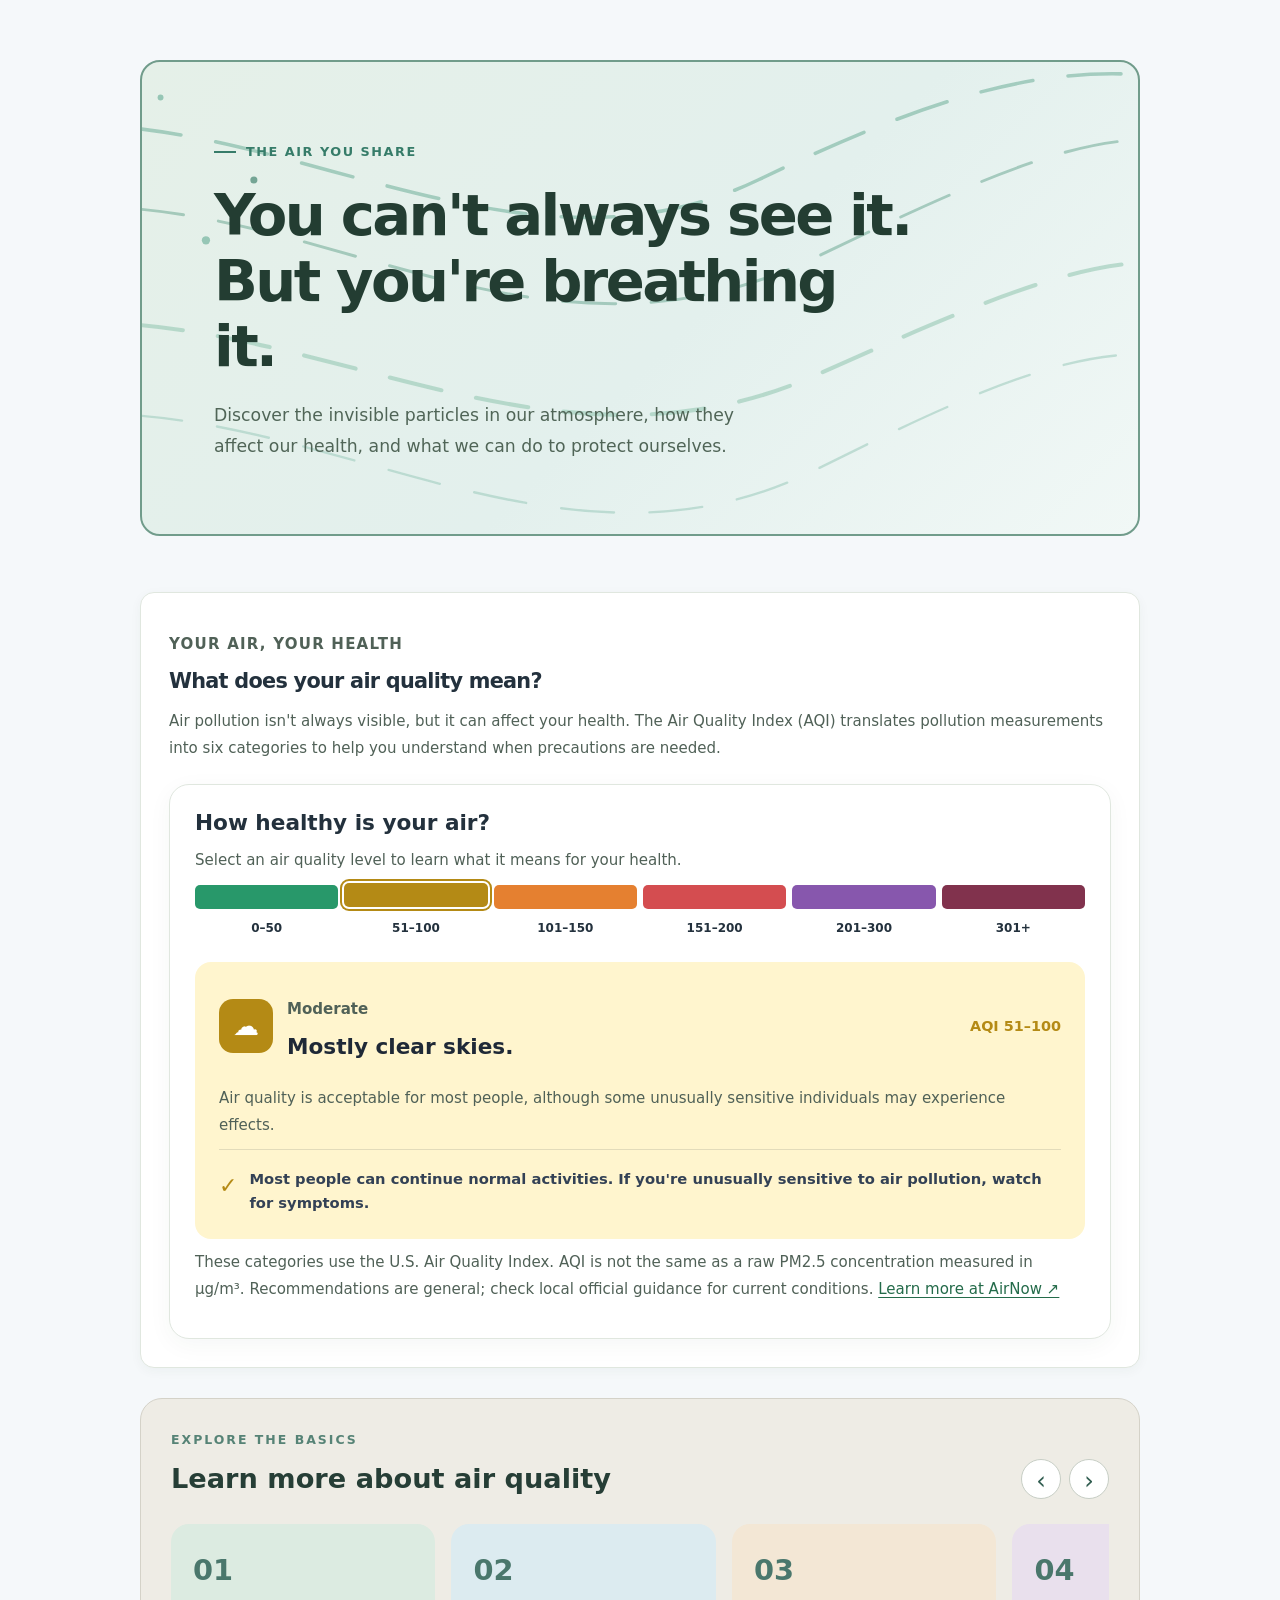
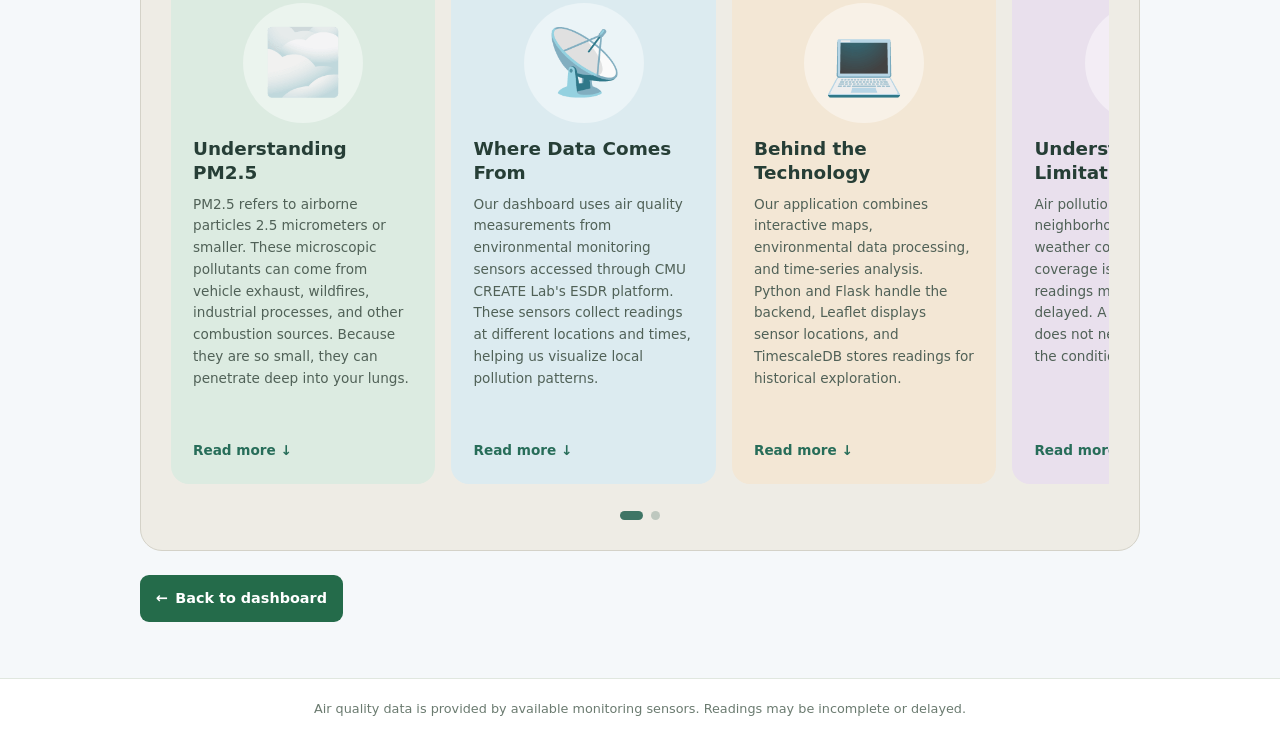
==== commit 8e423a05: "carosel + index" ====
--- a/about.html
+++ b/about.html
@@ -551,7 +551,6 @@
 
   /* Wind animation layer */
   .air-hero-art {
-    opacity: .5;
     position: absolute;
     inset: 0;
     width: 100%;
@@ -825,61 +824,6 @@
 <!-- END ANIMATED HERO -->
 
 
-      <section class="about-section" id="overview">
-        <h2>What is this dashboard?</h2>
-        <p>
-          This dashboard combines an interactive map, available outdoor
-          monitoring sensors, and historical readings to help users explore air
-          quality across different regions.
-        </p>
-        <p>
-          Search for a location, explore the map, and save cities to compare
-          their available historical data.
-        </p>
-      </section>
-
-      <section class="about-section" id="pm25">
-        <h2>Understanding PM2.5</h2>
-        <p>
-          PM2.5 refers to fine particulate matter with a diameter of 2.5
-          micrometers or smaller. These particles can come from sources such as
-          vehicle emissions, combustion, smoke, and other activities.
-        </p>
-        <p>
-          Because these particles are small enough to enter deep into the lungs,
-          PM2.5 is an important pollutant to monitor. Concentrations can vary
-          with weather, emissions, geography, and time.
-        </p>
-
-        <div class="about-grid">
-          <div class="about-note">
-            <h3>What readings tell us</h3>
-            <p>
-              Measurements provide a snapshot of particulate concentrations at a
-              particular monitoring location and time.
-            </p>
-          </div>
-
-          <div class="about-note">
-            <h3>Why location matters</h3>
-            <p>
-              Nearby sensors may report different values because local
-              conditions and sources of pollution vary.
-            </p>
-          </div>
-        </div>
-
-        <p>
-          Learn more from the
-          <a
-            href="https://www.epa.gov/pm-pollution"
-            target="_blank"
-            rel="noopener noreferrer"
-          >
-            U.S. Environmental Protection Agency </a
-          >.
-        </p>
-      </section>
 
 <!-- ============================= -->
 <!-- INTERACTIVE AIR QUALITY GUIDE -->
@@ -1021,7 +965,7 @@
     padding-top: 17px;
     display: flex;
     gap: 12px;
-    align-items: center;
+    align-items: flex-start;
   }
 
   .aqi-check {
@@ -1348,121 +1292,638 @@
 
 <!-- END OF INTERACTIVE AIR QUALITY GUIDE -->
 
-      <section class="about-section" id="data">
-        <h2>Where does the data come from?</h2>
+      
+
+
+
+<!--info carousel w pretty colors, mayb add cuter icons rn ts is emojis -->
+
+<style>
+  .learn-carousel {
+    margin-top: 30px;
+    padding: 30px;
+    background: #eeece5;
+    border: 1px solid #d4d2c8;
+    border-radius: 22px;
+  }
+
+  .learn-header {
+    display: flex;
+    justify-content: space-between;
+    align-items: center;
+    gap: 15px;
+    margin-bottom: 20px;
+  }
+
+  .learn-carousel h2 {
+    margin: 0;
+    color: #263e36;
+    font-size: 1.7rem;
+  }
+
+  .learn-label {
+    color: #568376;
+    font-size: 0.78rem;
+    font-weight: 700;
+    letter-spacing: 2px;
+    margin-bottom: 8px;
+  }
+
+  .learn-arrows {
+    display: flex;
+    gap: 8px;
+  }
+
+  .learn-arrows button {
+    width: 40px;
+    height: 40px;
+    border-radius: 50%;
+    border: 1px solid #c7cec5;
+    background: white;
+    color: #315d50;
+    font-size: 24px;
+    cursor: pointer;
+  }
+
+  .learn-arrows button:hover {
+    background: #315d50;
+    color: white;
+  }
+
+  .learn-track {
+    display: flex;
+    gap: 16px;
+    overflow-x: auto;
+    scroll-snap-type: x mandatory;
+    scroll-behavior: smooth;
+    scrollbar-width: none;
+    padding: 5px 2px 12px;
+  }
+
+  .learn-track::-webkit-scrollbar {
+    display: none;
+  }
+
+  .learn-card {
+    flex: 0 0 calc((100% - 48px) / 3.35);
+    scroll-snap-align: start;
+    border-radius: 18px;
+    padding: 22px;
+    min-height: 335px;
+    display: flex;
+    flex-direction: column;
+    color: #263e36;
+  }
+
+  .learn-card:nth-child(1) { background: #dcebe1; }
+  .learn-card:nth-child(2) { background: #dcebf0; }
+  .learn-card:nth-child(3) { background: #f3e7d5; }
+  .learn-card:nth-child(4) { background: #e9e0ed; }
+  .learn-card:nth-child(5) { background: #f3e4e1; }
+  .learn-card:nth-child(6) { background: #e3ebdd; }
+
+  .learn-number {
+    font-size: 1.8rem;
+    font-weight: 750;
+    color: #4a776c;
+  }
+
+  .learn-illustration {
+    align-self: center;
+    display: flex;
+    align-items: center;
+    justify-content: center;
+    width: 120px;
+    height: 120px;
+    margin: 8px 0 14px;
+    border-radius: 50%;
+    background: rgba(255,255,255,0.42);
+    font-size: 64px;
+  }
+
+  .learn-card h3 {
+    margin: 0 0 9px;
+    font-size: 1.15rem;
+    color: #263e36;
+    line-height: 1.3;
+  }
+
+  .learn-card p {
+    font-size: 0.85rem;
+    line-height: 1.6;
+    color: #506157;
+    margin: 0 0 15px;
+  }
+
+  .learn-card a {
+    margin-top: auto;
+    color: #276d59;
+    font-size: 0.85rem;
+    font-weight: 700;
+    text-decoration: none;
+  }
+
+  .learn-card a:hover {
+    text-decoration: underline;
+  }
+
+  .learn-dots {
+    display: flex;
+    justify-content: center;
+    gap: 8px;
+    margin-top: 15px;
+  }
+
+  .learn-dot {
+    width: 9px;
+    height: 9px;
+    padding: 0;
+    border-radius: 50%;
+    border: none;
+    background: #bec8bf;
+    cursor: pointer;
+  }
+
+  .learn-dot.active {
+    background: #3e7565;
+    width: 23px;
+    border-radius: 8px;
+  }
+
+  @media (max-width: 750px) {
+    .learn-carousel { padding: 20px; }
+    .learn-card { flex-basis: 65%; }
+    .learn-carousel h2 { font-size: 1.3rem; }
+    .learn-illustration {
+      width: 100px;
+      height: 100px;
+      font-size: 54px;
+    }
+  }
+
+  @media (prefers-reduced-motion: reduce) {
+    .learn-track { scroll-behavior: auto; }
+  }
+  
+/* read more */
+.learn-more {
+  margin-top: auto;
+  padding: 0;
+  background: none;
+  border: none;
+  color: #276d59;
+  font: inherit;
+  font-size: 0.85rem;
+  font-weight: 700;
+  text-align: left;
+  cursor: pointer;
+}
+
+.learn-more:hover {
+  text-decoration: underline;
+}
+
+/* Expanded information panel */
+.learn-expanded {
+  position: relative;
+  margin-top: 22px;
+  padding: 27px;
+  background: #ffffff;
+  border: 1px solid #c7d6cd;
+  border-radius: 18px;
+  color: #435c50;
+  line-height: 1.75;
+  animation: learnAppear 0.3s ease;
+}
+
+.learn-expanded[hidden] {
+  display: none;
+}
+
+.learn-expanded h3 {
+  margin: 0 40px 15px 0;
+  font-size: 1.4rem;
+  color: #263e36;
+}
+
+.learn-expanded p {
+  margin-bottom: 12px;
+}
+
+.learn-expanded ul {
+  padding-left: 22px;
+}
+
+.learn-expanded li {
+  margin-bottom: 9px;
+}
+
+.learn-close {
+  position: absolute;
+  top: 15px;
+  right: 17px;
+  border: none;
+  background: #edf3ee;
+  color: #315d50;
+  border-radius: 50%;
+  width: 34px;
+  height: 34px;
+  font-size: 23px;
+  cursor: pointer;
+}
+
+@keyframes learnAppear {
+  from {
+    opacity: 0;
+    transform: translateY(8px);
+  }
+  to {
+    opacity: 1;
+    transform: translateY(0);
+  }
+}
+
+@media (prefers-reduced-motion: reduce) {
+  .learn-expanded {
+    animation: none;
+  }
+}
+/* Make PM2.5 popup boxes more compact */
+.learn-expanded .about-note {
+    padding: 12px;
+}
+
+.learn-expanded .about-grid {
+    gap: 10px;
+}
+
+.learn-expanded .about-note h3 {
+    margin-bottom: 5px;
+}
+
+.learn-expanded .about-note p {
+    margin-bottom: 0px;
+}
+
+</style>
+
+<section class="learn-carousel" aria-label="Explore air quality topics">
+
+  <p class="learn-label">EXPLORE THE BASICS</p>
+
+  <div class="learn-header">
+    <h2>Learn more about air quality</h2>
+
+    <div class="learn-arrows">
+      <button type="button" id="learnPrev"
+              aria-label="Previous slide">‹</button>
+      <button type="button" id="learnNext"
+              aria-label="Next slide">›</button>
+    </div>
+  </div>
+
+  
+<div class="learn-track" id="learnTrack">
+
+  <article class="learn-card">
+    <span class="learn-number">01</span>
+    <div class="learn-illustration" aria-hidden="true">🌫️</div>
+    <h3>Understanding PM2.5</h3>
+    <p>
+      PM2.5 refers to airborne particles 2.5 micrometers
+      or smaller. These microscopic pollutants can come
+      from vehicle exhaust, wildfires, industrial processes,
+      and other combustion sources. Because they are so
+      small, they can penetrate deep into your lungs.
+    </p>
+    <button class="learn-more" data-topic="pm25">
+      Read more ↓
+    </button>
+  </article>
+
+  <article class="learn-card">
+    <span class="learn-number">02</span>
+    <div class="learn-illustration" aria-hidden="true">📡</div>
+    <h3>Where Data Comes From</h3>
+    <p>
+      Our dashboard uses air quality measurements from
+      environmental monitoring sensors accessed through
+      CMU CREATE Lab's ESDR platform. These sensors
+      collect readings at different locations and times,
+      helping us visualize local pollution patterns.
+    </p>
+    <button class="learn-more" data-topic="data">
+      Read more ↓
+    </button>
+  </article>
+
+  <article class="learn-card">
+    <span class="learn-number">03</span>
+    <div class="learn-illustration" aria-hidden="true">💻</div>
+    <h3>Behind the Technology</h3>
+    <p>
+      Our application combines interactive maps,
+      environmental data processing, and time-series
+      analysis. Python and Flask handle the backend,
+      Leaflet displays sensor locations, and TimescaleDB
+      stores readings for historical exploration.
+    </p>
+    <button class="learn-more" data-topic="tech">
+      Read more ↓
+    </button>
+  </article>
+
+  <article class="learn-card">
+    <span class="learn-number">04</span>
+    <div class="learn-illustration" aria-hidden="true">🔍</div>
+    <h3>Understanding Limitations</h3>
+    <p>
+      Air pollution varies across neighborhoods, times,
+      and weather conditions. Sensor coverage is uneven,
+      and readings may be missing or delayed. A single
+      measurement does not necessarily represent the
+      conditions of an entire city.
+    </p>
+    <button class="learn-more" data-topic="limits">
+      Read more ↓
+    </button>
+  </article>
+
+  <article class="learn-card">
+    <span class="learn-number">05</span>
+    <div class="learn-illustration" aria-hidden="true">🛡️</div>
+    <h3>Using Data Responsibly</h3>
+    <p>
+      Air quality measurements are useful for identifying
+      pollution trends and planning activities. However,
+      readings should be interpreted alongside official
+      advisories, particularly during wildfires and
+      severe pollution events.
+    </p>
+    <a href="https://www.airnow.gov/"
+       target="_blank" rel="noopener noreferrer">
+      Visit AirNow ↗
+    </a>
+  </article>
+
+  <article class="learn-card">
+    <span class="learn-number">06</span>
+    <div class="learn-illustration" aria-hidden="true">🌎</div>
+    <h3>Explore Further</h3>
+    <p>
+      Air pollution affects communities around the world.
+      Explore how exposure contributes to environmental
+      health challenges, learn about international air
+      quality guidelines, and discover ways to reduce
+      exposure.
+    </p>
+
+    <p>
+    <a href="https://leafletjs.com/"
+       target="_blank" rel="noopener noreferrer">
+      Leaflet ↗ 
+    </a>
+    — Open-source interactive maps, markers, and map controls.
+  </p>
+    <a href="https://www.who.int/health-topics/air-pollution"
+       target="_blank" rel="noopener noreferrer">
+      Explore WHO ↗
+    </a>
+    
+    
+  </article>
+
+</div>
+
+
+  <div class="learn-dots" id="learnDots"
+       aria-label="Carousel navigation"></div>
+       
+<!-- info card that expands on click -->
+<div class="learn-expanded" id="learnExpanded" hidden>
+  <button class="learn-close" id="learnClose"
+          aria-label="Close information">×</button>
+  <div id="learnExpandedContent"></div>
+</div>
+
+
+</section>
+
+<script>
+  const learnTrack = document.getElementById("learnTrack");
+  const learnCards = [...learnTrack.children];
+  const learnDots = document.getElementById("learnDots");
+
+  function cardStep() {
+    return learnCards[1].offsetLeft - learnCards[0].offsetLeft;
+  }
+
+  function currentSlide() {
+    return Math.round(learnTrack.scrollLeft / cardStep());
+  }
+
+  function goToSlide(index) {
+    learnTrack.scrollTo({
+      left: index * cardStep(),
+      behavior: "smooth"
+    });
+  }
+
+  function updateDots() {
+  learnDots.innerHTML = "";
+
+  for (let i = 0; i < 2; i++) {
+    const dot = document.createElement("button");
+
+    dot.className = "learn-dot" +
+      ((learnTrack.scrollLeft >= learnTrack.scrollWidth - learnTrack.clientWidth - 10 ? 1 : 0) === i
+        ? " active" : "");
+
+    dot.setAttribute("aria-label", "Go to page " + (i + 1));
+
+    dot.onclick = () => goToSlide(i * 3);
+
+    learnDots.appendChild(dot);
+  }
+}
+
+document.getElementById("learnPrev").onclick = () => {
+  goToSlide(0);
+};
+
+document.getElementById("learnNext").onclick = () => {
+  goToSlide(3);
+};
+
+  learnTrack.addEventListener("scroll", updateDots);
+  window.addEventListener("resize", updateDots);
+  updateDots();
+  
+const learnInfo = {
+  
+
+pm25: {
+  title: "Understanding PM2.5",
+  text: `
+    <p>
+      PM2.5 refers to fine particulate matter with a diameter of 2.5
+      micrometers or smaller. These particles can come from sources such as
+      vehicle emissions, combustion, smoke, and other activities.
+    </p>
+    <p>
+      Because these particles are small enough to enter deep into the lungs,
+      PM2.5 is an important pollutant to monitor. Concentrations can vary
+      with weather, emissions, geography, and time.
+    </p>
+
+    <div class="about-grid">
+          <div class="about-note">
+            <h3>What readings tell us</h3>
+            <p>
+              Measurements provide a snapshot of particulate concentrations at a
+              particular monitoring location and time.
+            </p>
+          </div>
+
+          <div class="about-note">
+            <h3>Why location matters</h3>
+            <p>
+              Nearby sensors may report different values because local
+              conditions and sources of pollution vary.
+            </p>
+          </div>
+        </div>
+<br>
         <p>
-          The dashboard discovers available monitoring sensors for the region
-          being explored and retrieves their recorded measurements. Data
-          availability and historical coverage differ by sensor.
-        </p>
-
-        <h3>How the dashboard works</h3>
-        <ol>
-          <li>Search for a city or navigate to a region on the map.</li>
-          <li>
-            Retrieve available outdoor PM2.5 sensor information for that area.
-          </li>
-          <li>Load readings and display them on the interactive map.</li>
-          <li>
-            Explore saved locations and their available historical trends.
-          </li>
-        </ol>
-
-        <h3>Technology</h3>
-        <p>
-          The project uses HTML, CSS, and JavaScript for the interface; Leaflet
-          for interactive mapping; D3.js for data visualization; Python and
-          Flask for the backend; and Tiger Data with PostgreSQL and TimescaleDB
-          for time-series storage and queries.
-        </p>
-      </section>
-
-      <section class="about-section" id="limitations">
-        <h2>Limitations and responsible use</h2>
-        <ul>
-          <li>
-            Sensor availability varies by region, and some areas may have
-            limited monitoring coverage.
-          </li>
-          <li>
-            Readings may be delayed, missing, or affected by sensor quality and
-            local environmental conditions.
-          </li>
-          <li>
-            A sensor measures conditions near its location; its reading does not
-            necessarily represent an entire city.
-          </li>
-          <li>
-            Historical charts reflect the data available to the dashboard, not
-            necessarily a complete record for every day.
-          </li>
-        </ul>
-        <p>
-          This dashboard is intended for exploration and education. It should
-          not replace official public-health guidance or local air quality
-          advisories.
-        </p>
-        <p>
-          For current public information, visit
+          
+          Learn more from the
           <a
-            href="https://www.airnow.gov/"
+            href="https://www.epa.gov/pm-pollution"
             target="_blank"
             rel="noopener noreferrer"
           >
-            AirNow </a
+            U.S. Environmental Protection Agency </a
           >.
         </p>
-      </section>
-
-      <section class="about-section" id="sources">
-        <h2>Further reading</h2>
-        <ul>
-          <li>
-            <a
-              href="https://www.epa.gov/pm-pollution"
-              target="_blank"
-              rel="noopener noreferrer"
-            >
-              U.S. EPA — Particulate Matter (PM) Pollution
-            </a>
-          </li>
-          <li>
-            <a
-              href="https://www.airnow.gov/"
-              target="_blank"
-              rel="noopener noreferrer"
-            >
-              AirNow — Air Quality Information
-            </a>
-          </li>
-          <li>
-            <a
-              href="https://www.who.int/health-topics/air-pollution"
-              target="_blank"
-              rel="noopener noreferrer"
-            >
-              World Health Organization — Air Pollution
-            </a>
-          </li>
-          <li>
-            <a
-              href="https://docs.timescale.com/"
-              target="_blank"
-              rel="noopener noreferrer"
-            >
-              Timescale Documentation
-            </a>
-          </li>
-          <li>
-            <a
-                href="https://leafletjs.com/"
-                target="_blank"
-                rel="noopener noreferrer"
-            >Leaflet</a>
-            — Open-source interactive maps, markers, and map controls.
-            </li>
-        </ul>
-      </section>
+  `
+},
+
+
+
+
+  data: {
+    title: "Where Our Data Comes From",
+    text: `
+      <p><strong>Environmental Sensor Data Repository</strong></p>
+      <p>Our project retrieves sensor information and
+      particulate matter measurements through ESDR,
+      an environmental data platform developed by
+      Carnegie Mellon University's CREATE Lab.</p>
+
+      <p><strong>How the data reaches the dashboard:</strong></p>
+      <ul>
+        <li>Sensors collect measurements at specific locations.</li>
+        <li>ESDR provides access to available sensor data.</li>
+        <li>Our backend retrieves and stores readings.</li>
+        <li>Hourly summaries help power historical charts.</li>
+        <li>The dashboard displays readings on an interactive map.</li>
+      </ul>
+
+      <p>Not every sensor reports continuously, and coverage
+      differs between locations.</p>
+    `
+  },
+
+  tech: {
+    title: "Behind the Technology",
+    text: `
+      <p>Our dashboard combines several technologies:</p>
+      <ul>
+        <li><strong>HTML, CSS, JavaScript:</strong>
+        Build the interactive website.</li>
+        <li><strong>Leaflet:</strong>
+        Displays sensor locations on a map.</li>
+        <li><strong>D3.js:</strong>
+        Supports data visualizations.</li>
+        <li><strong>Python and Flask:</strong>
+        Handle API requests and backend processing.</li>
+        <li><strong>PostgreSQL + TimescaleDB:</strong>
+        Store and process time-series sensor measurements.</li>
+      </ul>
+
+      <p>Continuous aggregates organize measurements
+      into hourly and daily summaries, making
+      historical data easier to query.</p>
+    `
+  },
+
+  limits: {
+    title: "Understanding Limitations",
+    text: `
+      <p>Environmental data is useful, but understanding
+      its limitations is essential.</p>
+
+      <ul>
+        <li><strong>Uneven coverage:</strong>
+        Some areas have many sensors, while others have few.</li>
+        <li><strong>Missing data:</strong>
+        Sensors may temporarily stop reporting measurements.</li>
+        <li><strong>Measurement uncertainty:</strong>
+        Sensor quality, calibration, and environmental
+        conditions can affect readings.</li>
+        <li><strong>Local variation:</strong>
+        Nearby locations can experience different pollution
+        concentrations.</li>
+        <li><strong>Historical gaps:</strong>
+        Available historical readings may not cover
+        every hour or day.</li>
+      </ul>
+
+      <p>Use the dashboard to explore trends rather
+      than assuming a single reading describes
+      everyone's personal exposure.</p>
+    `
+  }
+};
+
+const expandedPanel =
+  document.getElementById("learnExpanded");
+
+const expandedContent =
+  document.getElementById("learnExpandedContent");
+
+let openTopic = null;
+
+document.querySelectorAll(".learn-more").forEach(button => {
+  button.addEventListener("click", () => {
+    const topic = button.dataset.topic;
+
+    // Cclicking same button will close the panel
+    if (openTopic === topic) {
+      expandedPanel.hidden = true;
+      openTopic = null;
+      return;
+    }
+
+    const info = learnInfo[topic];
+
+    expandedContent.innerHTML =
+      `<h3>${info.title}</h3>${info.text}`;
+
+    expandedPanel.hidden = false;
+    openTopic = topic;
+  });
+});
+
+document.getElementById("learnClose").onclick = () => {
+  expandedPanel.hidden = true;
+  openTopic = null;
+};
+
+</script>
+
+<!-- END INFORMATION CAROUSEL -->
+
 
     <a class="about-back" href="/">
         <span aria-hidden="true">←</span> Back to dashboard
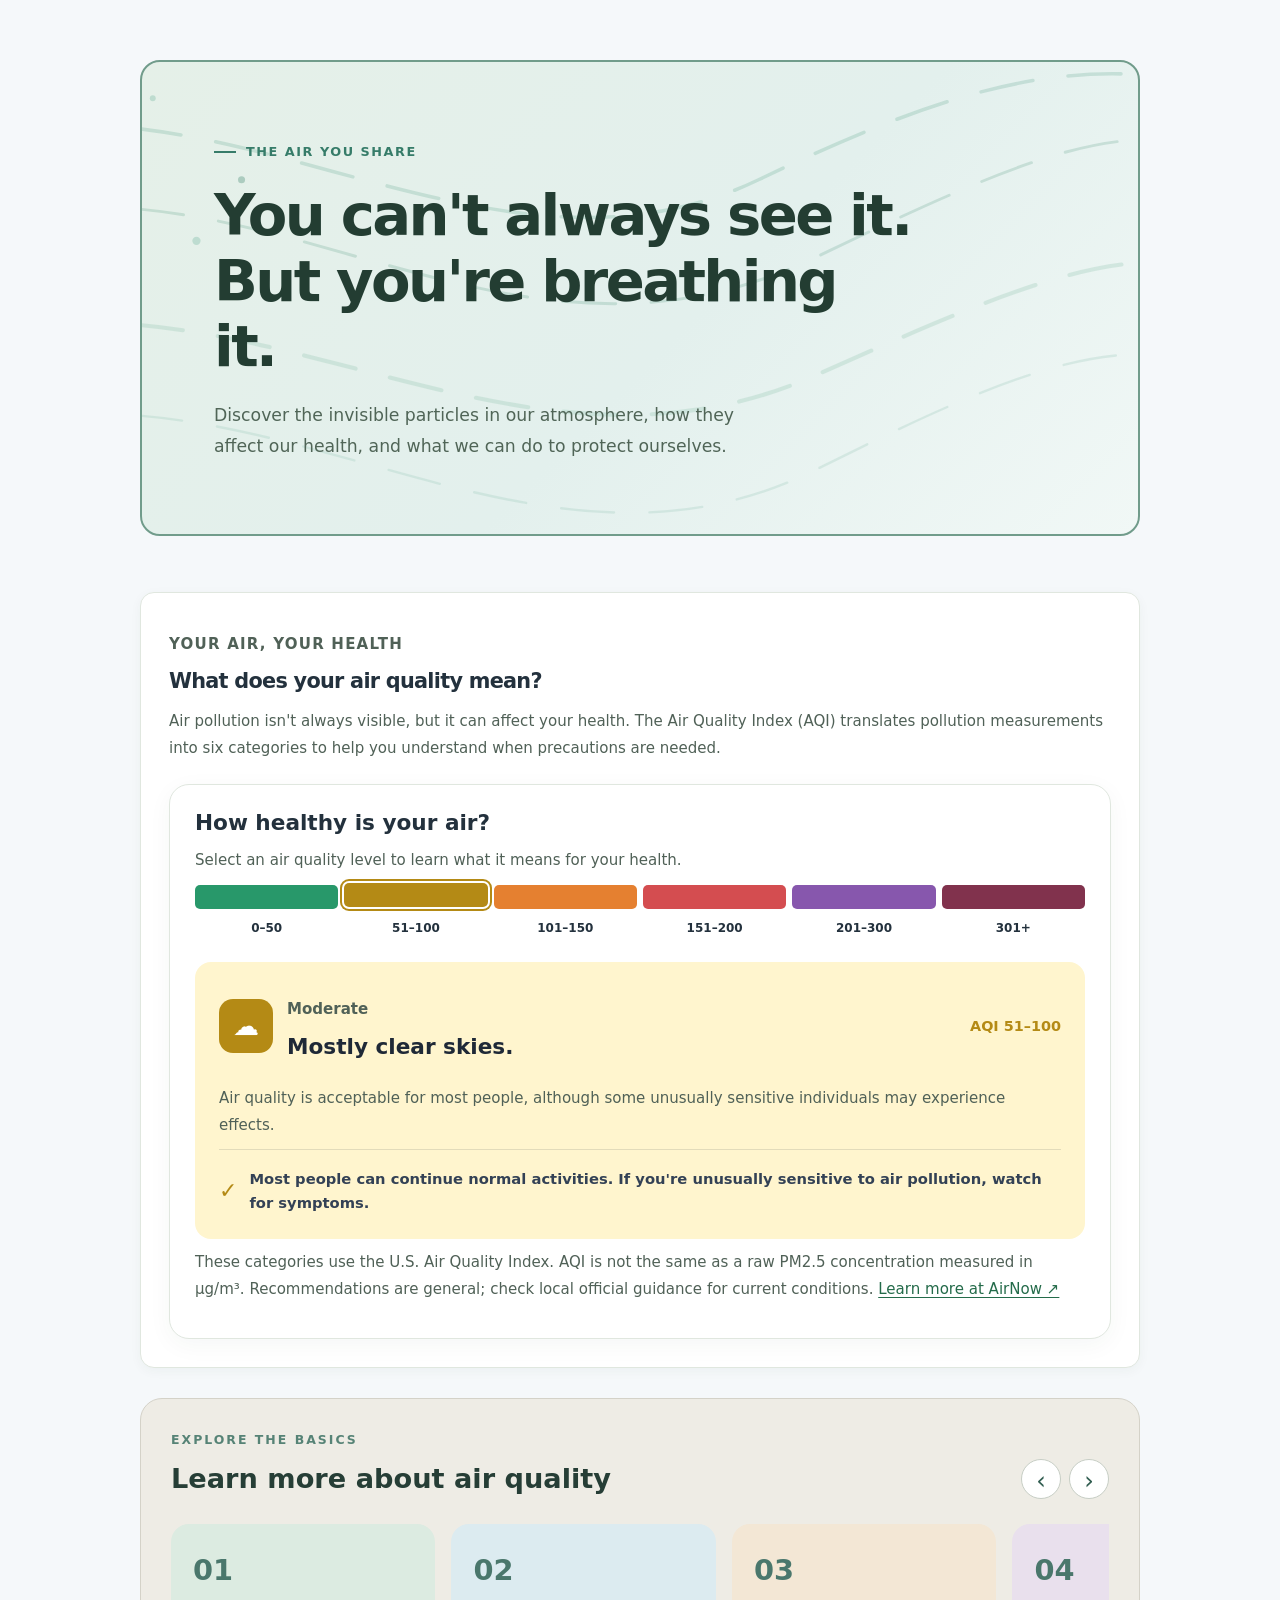
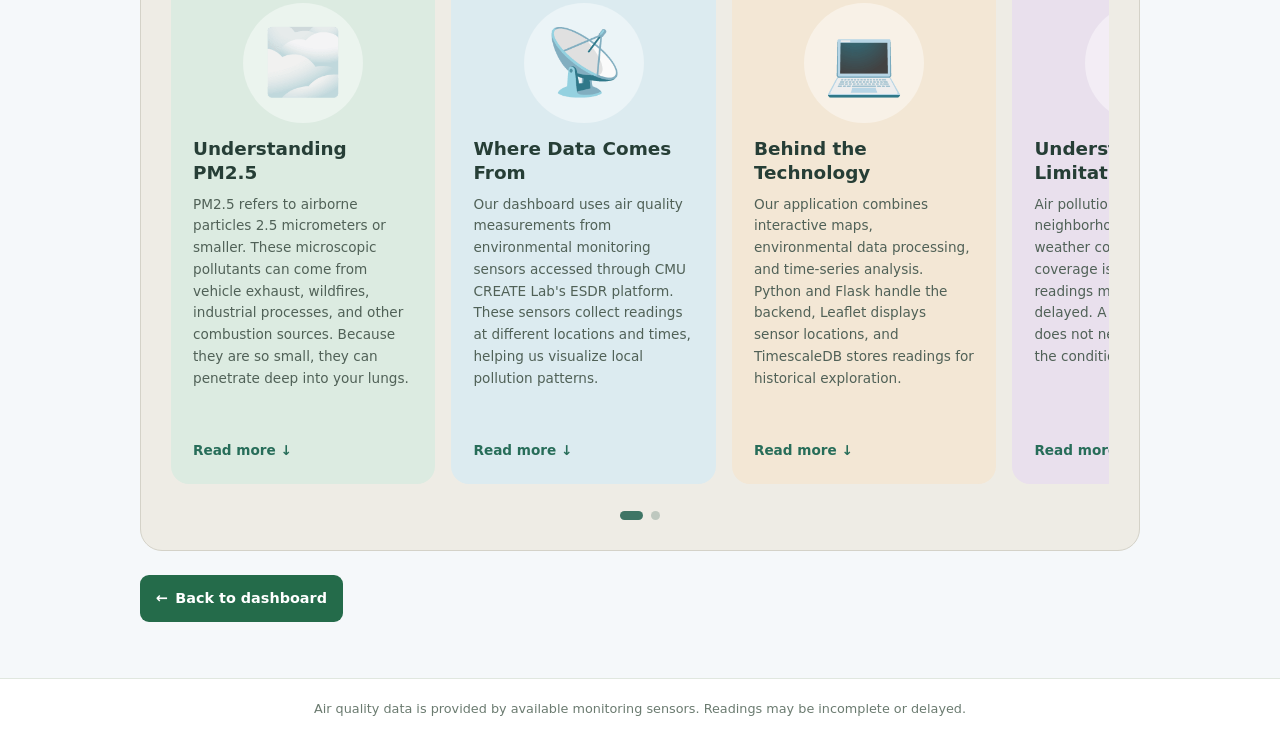
==== commit 373b0ba7: "Merge branch 'sayu'" ====
--- a/about.html
+++ b/about.html
@@ -551,6 +551,7 @@
 
   /* Wind animation layer */
   .air-hero-art {
+    opacity: .5;
     position: absolute;
     inset: 0;
     width: 100%;
@@ -965,7 +966,7 @@
     padding-top: 17px;
     display: flex;
     gap: 12px;
-    align-items: flex-start;
+    align-items: center;
   }
 
   .aqi-check {
--- a/css/styles.css
+++ b/css/styles.css
@@ -230,6 +230,23 @@
 
 .favorite-actions button:hover {
     background: var(--green-light);
+}
+
+.history-tooltip {
+    position: absolute;
+    z-index: 10;
+    width: max-content;
+    max-width: 190px;
+    padding: 0.7rem 0.85rem;
+    color: #20352a;
+    background: rgba(255, 255, 255, 0.97);
+    border: 1px solid #d5e2d6;
+    border-radius: 9px;
+    box-shadow: 0 4px 14px rgba(29, 59, 39, 0.14);
+    font-size: 0.78rem;
+    line-height: 1.65;
+    white-space: pre-line;
+    pointer-events: none;
 }
 
 /* =========================
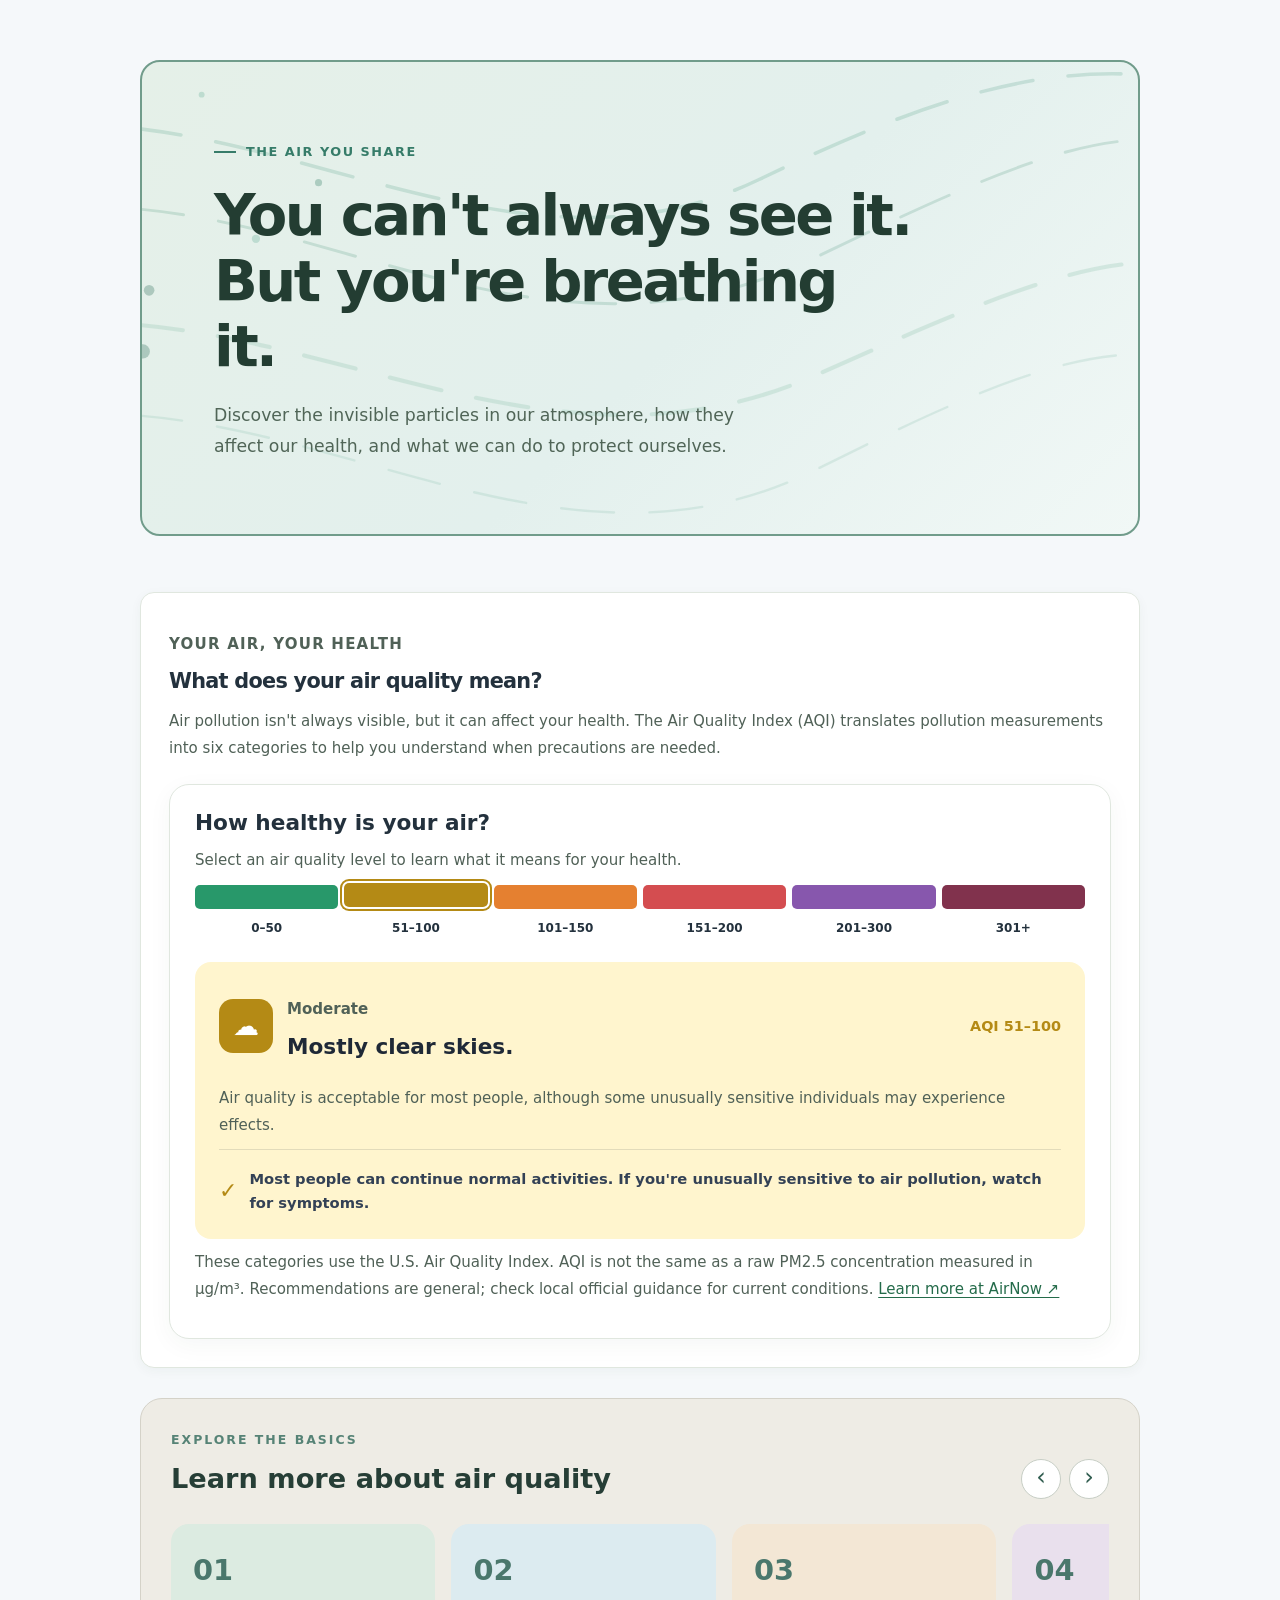
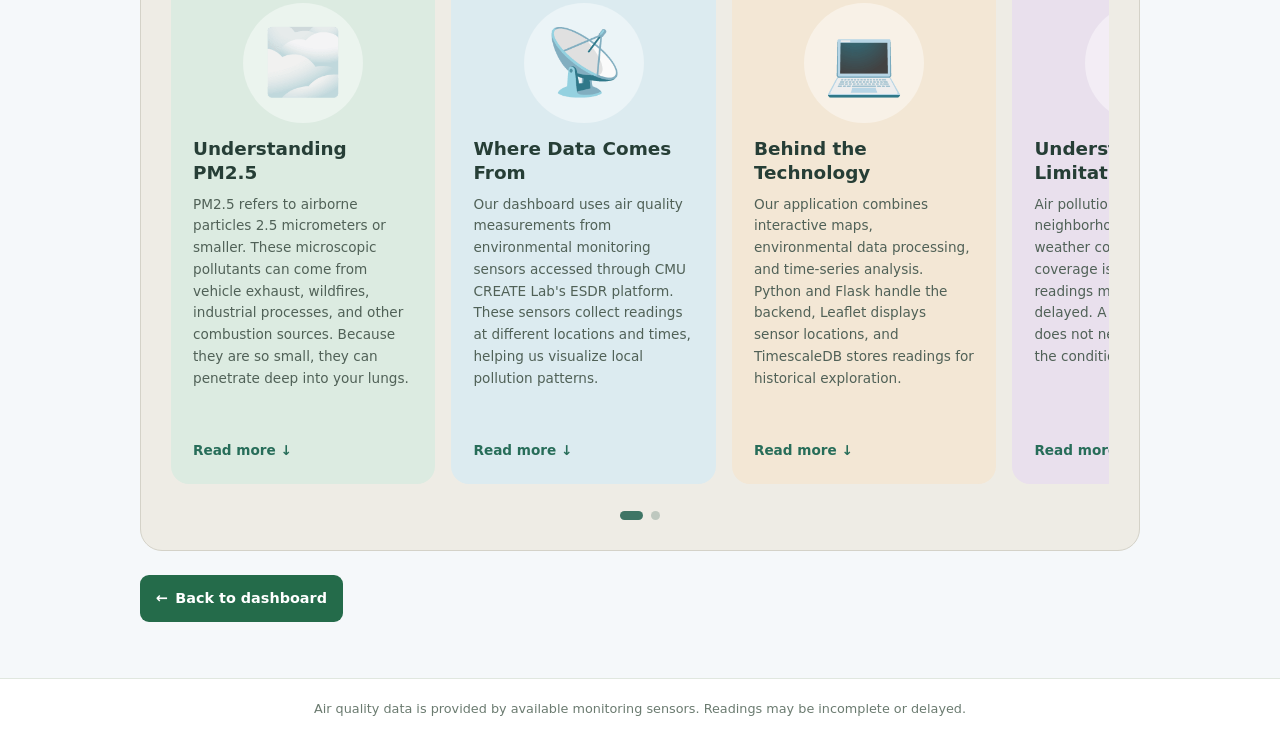
==== commit 086a4fc6: "minor ux changes, updated readme" ====
--- a/about.html
+++ b/about.html
@@ -474,1298 +474,1322 @@
     </head>
 
     <main class="about-main">
-      
-<!-- ANIMATED ABOUT PAGE HERO -->
-
-<style>
-  /* Move the page content closer to the header */
-  .about-main {
-    padding-top: 0.75rem !important;
-  }
-
-  .air-hero {
-    position: relative;
-    overflow: hidden;
-    isolation: isolate;
-    min-height: 390px;
-    margin: 3rem 0 2rem;
-    padding: clamp(2.5rem, 6vw, 4.5rem);
-
-    background: linear-gradient(
-      135deg,
-      #e5f0e8 0%,
-      #e3f0ed 55%,
-      #f1f8f6 100%
-    );
-
-    border: 2px solid #719c8b;
-    border-radius: 20px;
-
-    display: flex;
-    align-items: center;
-  }
-
-  .air-hero-content {
-    position: relative;
-    z-index: 2;
-    max-width: 740px;
-    animation: heroFadeIn 0.9s ease-out both;
-  }
-
-  .air-hero-label {
-    display: inline-flex;
-    align-items: center;
-    gap: 10px;
-    margin-bottom: 20px;
-
-    color: #367c69;
-    font-size: 0.8rem;
-    font-weight: 750;
-    letter-spacing: 0.12em;
-    text-transform: uppercase;
-  }
-
-  .air-hero-label::before {
-    content: "";
-    width: 22px;
-    height: 2px;
-    background: #367c69;
-  }
-
-  .air-hero h1 {
-    color: #233d32;
-    font-size: clamp(2.2rem, 5vw, 3.6rem);
-    line-height: 1.14;
-    letter-spacing: -0.045em;
-    margin: 0 0 20px;
-    max-width: 700px;
-  }
-
-  .air-hero-description {
-    color: #506557;
-    font-size: 1.08rem;
-    line-height: 1.8;
-    max-width: 570px;
-    margin: 0;
-  }
-
-  /* Wind animation layer */
-  .air-hero-art {
-    opacity: .5;
-    position: absolute;
-    inset: 0;
-    width: 100%;
-    height: 100%;
-    z-index: 0;
-    pointer-events: none;
-  }
-
-  .wind-line {
-    fill: none;
-    stroke: #78b5a0;
-    stroke-width: 3;
-    stroke-linecap: round;
-    stroke-dasharray: 45 30;
-    opacity: 0.60;
-
-    animation: movingWind 9s linear infinite;
-  }
-
-  .wind-line.second {
-    stroke: #569981;
-    stroke-width: 2.5;
-    opacity: 0.45;
-    animation-duration: 13s;
-    animation-direction: reverse;
-  }
-
-  .wind-line.third {
-    stroke: #91c5b0;
-    stroke-width: 3.5;
-    opacity: 0.55;
-    animation-duration: 7s;
-  }
-
-  .wind-line.fourth {
-    stroke: #a2cdc0;
-    stroke-width: 2;
-    opacity: 0.6;
-    animation-duration: 17s;
-  }
-
-  /* Additional motion for the entire wind paths */
-  .wind-group {
-    animation: windDrift 7s ease-in-out infinite alternate;
-  }
-
-  .wind-group.lower {
-    animation-duration: 11s;
-    animation-delay: -3s;
-  }
-
-  .air-particle {
-    fill: #397f69;
-    opacity: 0.65;
-  }
-
-  .air-particle.light {
-    fill: #7cb9a5;
-    opacity: 0.75;
-  }
-
-  .air-particle.dark {
-    fill: #2c6e59;
-    opacity: 0.6;
-  }
-
-  /* Tiny particle pulsing effect */
-  .particle-pulse {
-    transform-box: fill-box;
-    transform-origin: center;
-    animation: particlePulse 3s ease-in-out infinite alternate;
-  }
-
-  .particle-pulse.slow {
-    animation-duration: 5s;
-  }
-
-  .particle-pulse.fast {
-    animation-duration: 2s;
-  }
-
-  @keyframes movingWind {
-    from {
-      stroke-dashoffset: 0;
-    }
-    to {
-      stroke-dashoffset: -300;
-    }
-  }
-
-  @keyframes windDrift {
-    from {
-      transform: translateX(-25px) translateY(-8px);
-    }
-    to {
-      transform: translateX(30px) translateY(12px);
-    }
-  }
-
-  @keyframes particlePulse {
-    from {
-      transform: scale(0.65);
-      opacity: 0.35;
-    }
-    to {
-      transform: scale(1.3);
-      opacity: 0.85;
-    }
-  }
-
-  @keyframes heroFadeIn {
-    from {
-      opacity: 0;
-      transform: translateY(16px);
-    }
-    to {
-      opacity: 1;
-      transform: translateY(0);
-    }
-  }
-
-  @media (max-width: 650px) {
-    .about-main {
-      padding-top: 0.5rem !important;
-    }
-
-    .air-hero {
-      min-height: 340px;
-      padding: 2rem 1.5rem;
-    }
-
-    .air-hero-description {
-      font-size: 0.96rem;
-    }
-
-    .air-hero-art {
-      opacity: 0.55;
-    }
-  }
-
-  @media (prefers-reduced-motion: reduce) {
-    .air-hero-content,
-    .wind-line,
-    .wind-group,
-    .particle-pulse {
-      animation: none !important;
-    }
-  }
-</style>
-
-<section class="air-hero" aria-labelledby="airHeroTitle">
-
-  <svg class="air-hero-art"
-       viewBox="0 0 1000 400"
-       preserveAspectRatio="xMidYMid slice"
-       aria-hidden="true">
-
-    <!-- MOVING WIND LINES -->
-
-    <g class="wind-group">
-
-      <path class="wind-line"
-        d="M -150 100
+      <!-- ANIMATED ABOUT PAGE HERO -->
+
+      <style>
+        /* Move the page content closer to the header */
+        .about-main {
+          padding-top: 0.75rem !important;
+        }
+
+        .air-hero {
+          position: relative;
+          overflow: hidden;
+          isolation: isolate;
+          min-height: 390px;
+          margin: 3rem 0 2rem;
+          padding: clamp(2.5rem, 6vw, 4.5rem);
+
+          background: linear-gradient(
+            135deg,
+            #e5f0e8 0%,
+            #e3f0ed 55%,
+            #f1f8f6 100%
+          );
+
+          border: 2px solid #719c8b;
+          border-radius: 20px;
+
+          display: flex;
+          align-items: center;
+        }
+
+        .air-hero-content {
+          position: relative;
+          z-index: 2;
+          max-width: 740px;
+          animation: heroFadeIn 0.9s ease-out both;
+        }
+
+        .air-hero-label {
+          display: inline-flex;
+          align-items: center;
+          gap: 10px;
+          margin-bottom: 20px;
+
+          color: #367c69;
+          font-size: 0.8rem;
+          font-weight: 750;
+          letter-spacing: 0.12em;
+          text-transform: uppercase;
+        }
+
+        .air-hero-label::before {
+          content: "";
+          width: 22px;
+          height: 2px;
+          background: #367c69;
+        }
+
+        .air-hero h1 {
+          color: #233d32;
+          font-size: clamp(2.2rem, 5vw, 3.6rem);
+          line-height: 1.14;
+          letter-spacing: -0.045em;
+          margin: 0 0 20px;
+          max-width: 700px;
+        }
+
+        .air-hero-description {
+          color: #506557;
+          font-size: 1.08rem;
+          line-height: 1.8;
+          max-width: 570px;
+          margin: 0;
+        }
+
+        /* Wind animation layer */
+        .air-hero-art {
+          opacity: 0.5;
+          position: absolute;
+          inset: 0;
+          width: 100%;
+          height: 100%;
+          z-index: 0;
+          pointer-events: none;
+        }
+
+        .wind-line {
+          fill: none;
+          stroke: #78b5a0;
+          stroke-width: 3;
+          stroke-linecap: round;
+          stroke-dasharray: 45 30;
+          opacity: 0.6;
+
+          animation: movingWind 9s linear infinite;
+        }
+
+        .wind-line.second {
+          stroke: #569981;
+          stroke-width: 2.5;
+          opacity: 0.45;
+          animation-duration: 13s;
+          animation-direction: reverse;
+        }
+
+        .wind-line.third {
+          stroke: #91c5b0;
+          stroke-width: 3.5;
+          opacity: 0.55;
+          animation-duration: 7s;
+        }
+
+        .wind-line.fourth {
+          stroke: #a2cdc0;
+          stroke-width: 2;
+          opacity: 0.6;
+          animation-duration: 17s;
+        }
+
+        /* Additional motion for the entire wind paths */
+        .wind-group {
+          animation: windDrift 7s ease-in-out infinite alternate;
+        }
+
+        .wind-group.lower {
+          animation-duration: 11s;
+          animation-delay: -3s;
+        }
+
+        .air-particle {
+          fill: #397f69;
+          opacity: 0.65;
+        }
+
+        .air-particle.light {
+          fill: #7cb9a5;
+          opacity: 0.75;
+        }
+
+        .air-particle.dark {
+          fill: #2c6e59;
+          opacity: 0.6;
+        }
+
+        /* Tiny particle pulsing effect */
+        .particle-pulse {
+          transform-box: fill-box;
+          transform-origin: center;
+          animation: particlePulse 3s ease-in-out infinite alternate;
+        }
+
+        .particle-pulse.slow {
+          animation-duration: 5s;
+        }
+
+        .particle-pulse.fast {
+          animation-duration: 2s;
+        }
+
+        @keyframes movingWind {
+          from {
+            stroke-dashoffset: 0;
+          }
+          to {
+            stroke-dashoffset: -300;
+          }
+        }
+
+        @keyframes windDrift {
+          from {
+            transform: translateX(-25px) translateY(-8px);
+          }
+          to {
+            transform: translateX(30px) translateY(12px);
+          }
+        }
+
+        @keyframes particlePulse {
+          from {
+            transform: scale(0.65);
+            opacity: 0.35;
+          }
+          to {
+            transform: scale(1.3);
+            opacity: 0.85;
+          }
+        }
+
+        @keyframes heroFadeIn {
+          from {
+            opacity: 0;
+            transform: translateY(16px);
+          }
+          to {
+            opacity: 1;
+            transform: translateY(0);
+          }
+        }
+
+        @media (max-width: 650px) {
+          .about-main {
+            padding-top: 0.5rem !important;
+          }
+
+          .air-hero {
+            min-height: 340px;
+            padding: 2rem 1.5rem;
+          }
+
+          .air-hero-description {
+            font-size: 0.96rem;
+          }
+
+          .air-hero-art {
+            opacity: 0.55;
+          }
+        }
+
+        @media (prefers-reduced-motion: reduce) {
+          .air-hero-content,
+          .wind-line,
+          .wind-group,
+          .particle-pulse {
+            animation: none !important;
+          }
+        }
+      </style>
+
+      <section class="air-hero" aria-labelledby="airHeroTitle">
+        <svg
+          class="air-hero-art"
+          viewBox="0 0 1000 400"
+          preserveAspectRatio="xMidYMid slice"
+          aria-hidden="true"
+        >
+          <!-- MOVING WIND LINES -->
+
+          <g class="wind-group">
+            <path
+              class="wind-line"
+              d="M -150 100
            C 100 -50, 350 220, 600 100
-           S 950 -20, 1200 100" />
-
-      <path class="wind-line second"
-        d="M -150 165
+           S 950 -20, 1200 100"
+            />
+
+            <path
+              class="wind-line second"
+              d="M -150 165
            C 150 20, 360 305, 650 165
-           S 950 40, 1200 165" />
-
-    </g>
-
-    <g class="wind-group lower">
-
-      <path class="wind-line third"
-        d="M -150 265
+           S 950 40, 1200 165"
+            />
+          </g>
+
+          <g class="wind-group lower">
+            <path
+              class="wind-line third"
+              d="M -150 265
            C 130 120, 370 390, 650 265
-           S 960 135, 1200 265" />
-
-      <path class="wind-line fourth"
-        d="M -150 345
+           S 960 135, 1200 265"
+            />
+
+            <path
+              class="wind-line fourth"
+              d="M -150 345
            C 140 190, 380 480, 650 345
-           S 950 220, 1200 345" />
-
-    </g>
-
-    <!-- FLOATING PARTICLES AT DIFFERENT SPEEDS -->
-
-    <!-- Particle 1: slow -->
-    <circle class="air-particle" r="5">
-      <animateMotion dur="19s"
-                     repeatCount="indefinite"
-                     path="M -40 80 C 250 10, 500 180, 1050 60"/>
-    </circle>
-
-    <!-- Particle 2: faster -->
-    <circle class="air-particle light" r="3.5">
-      <animateMotion dur="9s"
-                     repeatCount="indefinite"
-                     path="M -30 180 C 260 80, 700 270, 1050 155"/>
-    </circle>
-
-    <!-- Particle 3: medium -->
-    <circle class="air-particle dark" r="6">
-      <animateMotion dur="14s"
-                     repeatCount="indefinite"
-                     path="M -50 290 C 240 130, 650 390, 1050 260"/>
-    </circle>
-
-    <!-- Particle 4: very slow -->
-    <circle class="air-particle light" r="4">
-      <animateMotion dur="25s"
-                     repeatCount="indefinite"
-                     path="M -30 350 C 350 245, 650 470, 1050 330"/>
-    </circle>
-
-    <!-- Particle 5: fast -->
-    <circle class="air-particle" r="3">
-      <animateMotion dur="7s"
-                     repeatCount="indefinite"
-                     path="M -40 120 C 300 40, 650 230, 1050 115"/>
-    </circle>
-
-    <!-- Particle 6 -->
-    <circle class="air-particle dark" r="4.5">
-      <animateMotion dur="16s"
-                     repeatCount="indefinite"
-                     path="M -30 220 C 300 105, 680 345, 1050 200"/>
-    </circle>
-
-    <!-- Particle 7 -->
-    <circle class="air-particle light" r="2.5">
-      <animateMotion dur="11s"
-                     repeatCount="indefinite"
-                     path="M -40 55 C 270 -40, 710 140, 1050 45"/>
-    </circle>
-
-    <!-- Particle 8 -->
-    <circle class="air-particle" r="5">
-      <animateMotion dur="22s"
-                     repeatCount="indefinite"
-                     path="M -35 370 C 280 260, 740 440, 1050 355"/>
-    </circle>
-
-  </svg>
-
-  <!-- HERO CONTENT -->
-
-  <div class="air-hero-content">
-
-    <div class="air-hero-label">
-      THE AIR YOU SHARE
-    </div>
-
-    <h1 id="airHeroTitle">
-      You can't always see it.<br>
-      But you're breathing it.
-    </h1>
-
-    <p class="air-hero-description">
-      Discover the invisible particles in our atmosphere,
-      how they affect our health, and what we can do
-      to protect ourselves.
-    </p>
-
-  </div>
-
-</section>
-
-<!-- END ANIMATED HERO -->
-
-
-
-<!-- ============================= -->
-<!-- INTERACTIVE AIR QUALITY GUIDE -->
-<!-- ============================= -->
-
-<!-- #style n shiiii  -->
-<style>
-  .aqi-guide {
-    margin-top: 3.5rem;
-  }
-
-  .aqi-widget {
-    background: #ffffff;
-    border: 1px solid var(--border, #dce5ea);
-    border-radius: 20px;
-    padding: 25px;
-    margin-top: 22px;
-    box-shadow: 0 6px 24px rgba(30, 60, 50, 0.045);
-  }
-
-  .aqi-widget h3 {
-    margin: 0 0 6px;
-    font-size: 1.35rem;
-  }
-
-  .aqi-subtitle {
-    color: var(--muted, #5e6c77);
-    font-size: 0.92rem;
-    margin-bottom: 23px;
-  }
-
-  .aqi-bar {
-    display: grid;
-    grid-template-columns: repeat(6, minmax(0, 1fr));
-    gap: 6px;
-    margin-bottom: 24px;
-  }
-
-  .aqi-option {
-    cursor: pointer;
-    background: transparent;
-    border: none;
-    padding: 0;
-    font: inherit;
-    color: var(--text, #23313d);
-    min-width: 0;
-    text-align: center;
-  }
-
-  .aqi-color {
-    display: block;
-    height: 24px;
-    background: var(--level-color);
-    border-radius: 5px;
-    transition: transform 0.2s, box-shadow 0.2s;
-  }
-
-  .aqi-option:hover .aqi-color {
-    transform: translateY(-3px);
-  }
-
-  .aqi-option[aria-pressed="true"] .aqi-color {
-    box-shadow: 0 0 0 2px white, 0 0 0 4px var(--level-color);
-    transform: translateY(-2px);
-  }
-
-  .aqi-range {
-    display: block;
-    margin-top: 9px;
-    font-size: 0.75rem;
-    font-weight: 650;
-  }
-
-  .aqi-details {
-    background: #fde8e8;
-    border-radius: 16px;
-    padding: 24px;
-    transition: background-color 0.25s;
-  }
-
-  .aqi-details-header {
-    display: flex;
-    justify-content: space-between;
-    align-items: center;
-    gap: 15px;
-    margin-bottom: 18px;
-  }
-
-  .aqi-heading-group {
-    display: flex;
-    gap: 14px;
-    align-items: center;
-  }
-
-  .aqi-icon {
-    display: flex;
-    align-items: center;
-    justify-content: center;
-    width: 54px;
-    height: 54px;
-    flex-shrink: 0;
-    border-radius: 14px;
-    background: #d44d50;
-    color: white;
-    font-size: 26px;
-  }
-
-  .aqi-category {
-    font-size: 0.82rem;
-    font-weight: 600;
-    color: #475569;
-    margin: 0 0 3px;
-  }
-
-  .aqi-headline {
-    font-size: clamp(1.25rem, 3vw, 1.65rem);
-    font-weight: 750;
-    color: #1f2937;
-    line-height: 1.25;
-    margin: 0;
-  }
-
-  .aqi-number {
-    font-size: 0.9rem;
-    font-weight: 750;
-    color: #d44d50;
-    white-space: nowrap;
-  }
-
-  .aqi-description {
-    font-size: 0.95rem;
-    line-height: 1.7;
-    color: #334155;
-    margin-bottom: 18px;
-  }
-
-  .aqi-advice {
-    border-top: 1px solid rgba(60, 70, 75, 0.15);
-    padding-top: 17px;
-    display: flex;
-    gap: 12px;
-    align-items: center;
-  }
-
-  .aqi-check {
-    color: #d44d50;
-    font-size: 22px;
-    font-weight: bold;
-    flex-shrink: 0;
-  }
-
-  .aqi-advice p {
-    margin: 0;
-    color: #334155;
-    line-height: 1.6;
-    font-size: 0.92rem;
-    font-weight: 550;
-  }
-
-  .aqi-footnote {
-    color: var(--muted, #5e6c77);
-    font-size: 0.79rem;
-    line-height: 1.6;
-    margin-top: 17px;
-  }
-
-  @media (max-width: 600px) {
-    .aqi-widget {
-      padding: 16px;
-    }
-
-    .aqi-bar {
-      gap: 4px;
-    }
-
-    .aqi-color {
-      height: 19px;
-    }
-
-    .aqi-range {
-      font-size: 0.62rem;
-    }
-
-    .aqi-details {
-      padding: 17px;
-    }
-
-    .aqi-details-header {
-      align-items: flex-start;
-    }
-
-    .aqi-icon {
-      width: 42px;
-      height: 42px;
-      font-size: 20px;
-    }
-
-    .aqi-number {
-      font-size: 0.72rem;
-    }
-  }
-</style>
-
-<section class="about-section aqi-guide" id="aqi-guide">
-
-  <p class="eyebrow">Your air, your health</p>
-  <h2>What does your air quality mean?</h2>
-
-  <p>
-    Air pollution isn't always visible, but it can affect
-    your health. The Air Quality Index (AQI) translates
-    pollution measurements into six categories to help
-    you understand when precautions are needed.
-  </p>
-
-  <div class="aqi-widget">
-
-    <h3>How healthy is your air?</h3>
-    <p class="aqi-subtitle">
-      Select an air quality level to learn what it
-      means for your health.
-    </p>
-
-    <!-- aqi scale with pretty colors! clickabe ofc -->
-    <div class="aqi-bar" role="group" aria-label="Air quality levels">
-
-      <button class="aqi-option"
+           S 950 220, 1200 345"
+            />
+          </g>
+
+          <!-- FLOATING PARTICLES AT DIFFERENT SPEEDS -->
+
+          <!-- Particle 1: slow -->
+          <circle class="air-particle" r="5">
+            <animateMotion
+              dur="19s"
+              repeatCount="indefinite"
+              path="M -40 80 C 250 10, 500 180, 1050 60"
+            />
+          </circle>
+
+          <!-- Particle 2: faster -->
+          <circle class="air-particle light" r="3.5">
+            <animateMotion
+              dur="9s"
+              repeatCount="indefinite"
+              path="M -30 180 C 260 80, 700 270, 1050 155"
+            />
+          </circle>
+
+          <!-- Particle 3: medium -->
+          <circle class="air-particle dark" r="6">
+            <animateMotion
+              dur="14s"
+              repeatCount="indefinite"
+              path="M -50 290 C 240 130, 650 390, 1050 260"
+            />
+          </circle>
+
+          <!-- Particle 4: very slow -->
+          <circle class="air-particle light" r="4">
+            <animateMotion
+              dur="25s"
+              repeatCount="indefinite"
+              path="M -30 350 C 350 245, 650 470, 1050 330"
+            />
+          </circle>
+
+          <!-- Particle 5: fast -->
+          <circle class="air-particle" r="3">
+            <animateMotion
+              dur="7s"
+              repeatCount="indefinite"
+              path="M -40 120 C 300 40, 650 230, 1050 115"
+            />
+          </circle>
+
+          <!-- Particle 6 -->
+          <circle class="air-particle dark" r="4.5">
+            <animateMotion
+              dur="16s"
+              repeatCount="indefinite"
+              path="M -30 220 C 300 105, 680 345, 1050 200"
+            />
+          </circle>
+
+          <!-- Particle 7 -->
+          <circle class="air-particle light" r="2.5">
+            <animateMotion
+              dur="11s"
+              repeatCount="indefinite"
+              path="M -40 55 C 270 -40, 710 140, 1050 45"
+            />
+          </circle>
+
+          <!-- Particle 8 -->
+          <circle class="air-particle" r="5">
+            <animateMotion
+              dur="22s"
+              repeatCount="indefinite"
+              path="M -35 370 C 280 260, 740 440, 1050 355"
+            />
+          </circle>
+        </svg>
+
+        <!-- HERO CONTENT -->
+
+        <div class="air-hero-content">
+          <div class="air-hero-label">THE AIR YOU SHARE</div>
+
+          <h1 id="airHeroTitle">
+            You can't always see it.<br />
+            But you're breathing it.
+          </h1>
+
+          <p class="air-hero-description">
+            Discover the invisible particles in our atmosphere, how they affect
+            our health, and what we can do to protect ourselves.
+          </p>
+        </div>
+      </section>
+
+      <!-- END ANIMATED HERO -->
+
+      <!-- ============================= -->
+      <!-- INTERACTIVE AIR QUALITY GUIDE -->
+      <!-- ============================= -->
+
+      <!-- #style n shiiii  -->
+      <style>
+        .aqi-guide {
+          margin-top: 3.5rem;
+        }
+
+        .aqi-widget {
+          background: #ffffff;
+          border: 1px solid var(--border, #dce5ea);
+          border-radius: 20px;
+          padding: 25px;
+          margin-top: 22px;
+          box-shadow: 0 6px 24px rgba(30, 60, 50, 0.045);
+        }
+
+        .aqi-widget h3 {
+          margin: 0 0 6px;
+          font-size: 1.35rem;
+        }
+
+        .aqi-subtitle {
+          color: var(--muted, #5e6c77);
+          font-size: 0.92rem;
+          margin-bottom: 23px;
+        }
+
+        .aqi-bar {
+          display: grid;
+          grid-template-columns: repeat(6, minmax(0, 1fr));
+          gap: 6px;
+          margin-bottom: 24px;
+        }
+
+        .aqi-option {
+          cursor: pointer;
+          background: transparent;
+          border: none;
+          padding: 0;
+          font: inherit;
+          color: var(--text, #23313d);
+          min-width: 0;
+          text-align: center;
+        }
+
+        .aqi-color {
+          display: block;
+          height: 24px;
+          background: var(--level-color);
+          border-radius: 5px;
+          transition:
+            transform 0.2s,
+            box-shadow 0.2s;
+        }
+
+        .aqi-option:hover .aqi-color {
+          transform: translateY(-3px);
+        }
+
+        .aqi-option[aria-pressed="true"] .aqi-color {
+          box-shadow:
+            0 0 0 2px white,
+            0 0 0 4px var(--level-color);
+          transform: translateY(-2px);
+        }
+
+        .aqi-range {
+          display: block;
+          margin-top: 9px;
+          font-size: 0.75rem;
+          font-weight: 650;
+        }
+
+        .aqi-details {
+          background: #fde8e8;
+          border-radius: 16px;
+          padding: 24px;
+          transition: background-color 0.25s;
+        }
+
+        .aqi-details-header {
+          display: flex;
+          justify-content: space-between;
+          align-items: center;
+          gap: 15px;
+          margin-bottom: 18px;
+        }
+
+        .aqi-heading-group {
+          display: flex;
+          gap: 14px;
+          align-items: center;
+        }
+
+        .aqi-icon {
+          display: flex;
+          align-items: center;
+          justify-content: center;
+          width: 54px;
+          height: 54px;
+          flex-shrink: 0;
+          border-radius: 14px;
+          background: #d44d50;
+          color: white;
+          font-size: 26px;
+        }
+
+        .aqi-category {
+          font-size: 0.82rem;
+          font-weight: 600;
+          color: #475569;
+          margin: 0 0 3px;
+        }
+
+        .aqi-headline {
+          font-size: clamp(1.25rem, 3vw, 1.65rem);
+          font-weight: 750;
+          color: #1f2937;
+          line-height: 1.25;
+          margin: 0;
+        }
+
+        .aqi-number {
+          font-size: 0.9rem;
+          font-weight: 750;
+          color: #d44d50;
+          white-space: nowrap;
+        }
+
+        .aqi-description {
+          font-size: 0.95rem;
+          line-height: 1.7;
+          color: #334155;
+          margin-bottom: 18px;
+        }
+
+        .aqi-advice {
+          border-top: 1px solid rgba(60, 70, 75, 0.15);
+          padding-top: 17px;
+          display: flex;
+          gap: 12px;
+          align-items: center;
+        }
+
+        .aqi-check {
+          color: #d44d50;
+          font-size: 22px;
+          font-weight: bold;
+          flex-shrink: 0;
+        }
+
+        .aqi-advice p {
+          margin: 0;
+          color: #334155;
+          line-height: 1.6;
+          font-size: 0.92rem;
+          font-weight: 550;
+        }
+
+        .aqi-footnote {
+          color: var(--muted, #5e6c77);
+          font-size: 0.79rem;
+          line-height: 1.6;
+          margin-top: 17px;
+        }
+
+        @media (max-width: 600px) {
+          .aqi-widget {
+            padding: 16px;
+          }
+
+          .aqi-bar {
+            gap: 4px;
+          }
+
+          .aqi-color {
+            height: 19px;
+          }
+
+          .aqi-range {
+            font-size: 0.62rem;
+          }
+
+          .aqi-details {
+            padding: 17px;
+          }
+
+          .aqi-details-header {
+            align-items: flex-start;
+          }
+
+          .aqi-icon {
+            width: 42px;
+            height: 42px;
+            font-size: 20px;
+          }
+
+          .aqi-number {
+            font-size: 0.72rem;
+          }
+        }
+      </style>
+
+      <section class="about-section aqi-guide" id="aqi-guide">
+        <p class="eyebrow">Your air, your health</p>
+        <h2>What does your air quality mean?</h2>
+
+        <p>
+          Air pollution isn't always visible, but it can affect your health. The
+          Air Quality Index (AQI) translates pollution measurements into six
+          categories to help you understand when precautions are needed.
+        </p>
+
+        <div class="aqi-widget">
+          <h3>How healthy is your air?</h3>
+          <p class="aqi-subtitle">
+            Select an air quality level to learn what it means for your health.
+          </p>
+
+          <!-- aqi scale with pretty colors! clickabe ofc -->
+          <div class="aqi-bar" role="group" aria-label="Air quality levels">
+            <button
+              class="aqi-option"
               style="--level-color: #28986a"
               data-level="0"
-              aria-pressed="false">
-        <span class="aqi-color"></span>
-        <span class="aqi-range">0–50</span>
-      </button>
-
-      <button class="aqi-option"
+              aria-pressed="false"
+            >
+              <span class="aqi-color"></span>
+              <span class="aqi-range">0–50</span>
+            </button>
+
+            <button
+              class="aqi-option"
               style="--level-color: #b48a15"
               data-level="1"
-              aria-pressed="false">
-        <span class="aqi-color"></span>
-        <span class="aqi-range">51–100</span>
-      </button>
-
-      <button class="aqi-option"
+              aria-pressed="false"
+            >
+              <span class="aqi-color"></span>
+              <span class="aqi-range">51–100</span>
+            </button>
+
+            <button
+              class="aqi-option"
               style="--level-color: #e58030"
               data-level="2"
-              aria-pressed="false">
-        <span class="aqi-color"></span>
-        <span class="aqi-range">101–150</span>
-      </button>
-
-      <button class="aqi-option"
+              aria-pressed="false"
+            >
+              <span class="aqi-color"></span>
+              <span class="aqi-range">101–150</span>
+            </button>
+
+            <button
+              class="aqi-option"
               style="--level-color: #d44d50"
               data-level="3"
-              aria-pressed="true">
-        <span class="aqi-color"></span>
-        <span class="aqi-range">151–200</span>
-      </button>
-
-      <button class="aqi-option"
+              aria-pressed="true"
+            >
+              <span class="aqi-color"></span>
+              <span class="aqi-range">151–200</span>
+            </button>
+
+            <button
+              class="aqi-option"
               style="--level-color: #8757ad"
               data-level="4"
-              aria-pressed="false">
-        <span class="aqi-color"></span>
-        <span class="aqi-range">201–300</span>
-      </button>
-
-      <button class="aqi-option"
+              aria-pressed="false"
+            >
+              <span class="aqi-color"></span>
+              <span class="aqi-range">201–300</span>
+            </button>
+
+            <button
+              class="aqi-option"
               style="--level-color: #81324d"
               data-level="5"
-              aria-pressed="false">
-        <span class="aqi-color"></span>
-        <span class="aqi-range">301+</span>
-      </button>
-
-    </div>
-
-    <!-- changing da card -->
-    <div class="aqi-details" id="aqiDetails"
-         aria-live="polite">
-
-      <div class="aqi-details-header">
-
-        <div class="aqi-heading-group">
-          <div class="aqi-icon" id="aqiIcon"
-               aria-hidden="true">
-            ⚠
+              aria-pressed="false"
+            >
+              <span class="aqi-color"></span>
+              <span class="aqi-range">301+</span>
+            </button>
           </div>
 
-          <div>
-            <p class="aqi-category" id="aqiCategory">
-              Unhealthy
+          <!-- changing da card -->
+          <div class="aqi-details" id="aqiDetails" aria-live="polite">
+            <div class="aqi-details-header">
+              <div class="aqi-heading-group">
+                <div class="aqi-icon" id="aqiIcon" aria-hidden="true">⚠</div>
+
+                <div>
+                  <p class="aqi-category" id="aqiCategory">Unhealthy</p>
+                  <h3 class="aqi-headline" id="aqiHeadline">
+                    Your lungs need a break.
+                  </h3>
+                </div>
+              </div>
+
+              <span class="aqi-number" id="aqiNumber"> AQI 151–200 </span>
+            </div>
+
+            <p class="aqi-description" id="aqiDescription">
+              Health effects become more likely for everyone, especially people
+              with heart or lung conditions.
             </p>
-            <h3 class="aqi-headline" id="aqiHeadline">
-              Your lungs need a break.
-            </h3>
+
+            <div class="aqi-advice">
+              <span class="aqi-check" id="aqiCheck" aria-hidden="true">✓</span>
+              <p id="aqiAdvice">
+                Reduce prolonged outdoor exertion. Sensitive groups should avoid
+                prolonged or strenuous outdoor activity.
+              </p>
+            </div>
+          </div>
+
+          <p class="aqi-footnote">
+            These categories use the U.S. Air Quality Index. AQI is not the same
+            as a raw PM2.5 concentration measured in µg/m³. Recommendations are
+            general; check local official guidance for current conditions.
+            <a
+              href="https://www.airnow.gov/aqi/aqi-basics/"
+              target="_blank"
+              rel="noopener noreferrer"
+            >
+              Learn more at AirNow ↗
+            </a>
+          </p>
+        </div>
+      </section>
+
+      <script>
+        // style and info abt air on the little card, taken from the US EPA AQI guide which is totes awesome btw
+        const aqiLevels = [
+          {
+            category: "Good",
+            range: "0–50",
+            headline: "Breathe easy.",
+            description:
+              "Air quality is satisfactory, and air pollution poses little or no risk.",
+            advice:
+              "Enjoy your usual outdoor activities. It's a great day for a walk, run, or picnic!",
+            color: "#28986a",
+            background: "#e5f5eb",
+            icon: "☀",
+          },
+          {
+            category: "Moderate",
+            range: "51–100",
+            headline: "Mostly clear skies.",
+            description:
+              "Air quality is acceptable for most people, although some unusually sensitive individuals may experience effects.",
+            advice:
+              "Most people can continue normal activities. If you're unusually sensitive to air pollution, watch for symptoms.",
+            color: "#b48a15",
+            background: "#fff5ce",
+            icon: "☁",
+          },
+          {
+            category: "Unhealthy for Sensitive Groups",
+            range: "101–150",
+            headline: "Take it a little easier.",
+            description:
+              "Sensitive groups, including children, older adults, and people with heart or lung conditions, face greater risks.",
+            advice:
+              "Sensitive groups should reduce prolonged or strenuous outdoor activity. Others can generally continue normal activities.",
+            color: "#e58030",
+            background: "#fff0df",
+            icon: "♡",
+          },
+          {
+            category: "Unhealthy",
+            range: "151–200",
+            headline: "Your lungs need a break.",
+            description:
+              "Health effects become more likely for everyone, especially people with heart or lung conditions.",
+            advice:
+              "Reduce prolonged outdoor exertion. Sensitive groups should avoid prolonged or strenuous outdoor activity.",
+            color: "#d44d50",
+            background: "#fde8e8",
+            icon: "⚠",
+          },
+          {
+            category: "Very Unhealthy",
+            range: "201–300",
+            headline: "Keep your exposure low.",
+            description:
+              "This level represents a health alert. The risk of health effects is increased for everyone.",
+            advice:
+              "Avoid strenuous outdoor activities and spend more time in cleaner indoor air. Consider using a HEPA air cleaner.",
+            color: "#8757ad",
+            background: "#f3e9fc",
+            icon: "⌂",
+          },
+          {
+            category: "Hazardous",
+            range: "301+",
+            headline: "The air is dangerous.",
+            description:
+              "Emergency-level pollution conditions can affect everyone, including healthy individuals.",
+            advice:
+              "Avoid outdoor physical activity and stay in filtered indoor air. For heavy particle pollution, if you must go outside, a properly fitted N95 respirator can help reduce exposure.",
+            color: "#81324d",
+            background: "#f8e6ec",
+            icon: "!",
+          },
+        ];
+
+        // updates when color clicked
+        const aqiButtons = document.querySelectorAll(".aqi-option");
+
+        function selectAqiLevel(index) {
+          const level = aqiLevels[index];
+
+          document.getElementById("aqiCategory").textContent = level.category;
+
+          document.getElementById("aqiNumber").textContent =
+            "AQI " + level.range;
+
+          document.getElementById("aqiHeadline").textContent = level.headline;
+
+          document.getElementById("aqiDescription").textContent =
+            level.description;
+
+          document.getElementById("aqiAdvice").textContent = level.advice;
+
+          document.getElementById("aqiIcon").textContent = level.icon;
+
+          document.getElementById("aqiDetails").style.backgroundColor =
+            level.background;
+
+          document.getElementById("aqiIcon").style.backgroundColor =
+            level.color;
+
+          document.getElementById("aqiNumber").style.color = level.color;
+
+          document.getElementById("aqiCheck").style.color = level.color;
+
+          aqiButtons.forEach((button, buttonIndex) => {
+            button.setAttribute("aria-pressed", String(buttonIndex === index));
+          });
+        }
+
+        aqiButtons.forEach((button) => {
+          button.addEventListener("click", () => {
+            selectAqiLevel(Number(button.dataset.level));
+          });
+        });
+
+        //we can set our default to anything its just set to 1 aka safe for now
+        selectAqiLevel(1);
+      </script>
+
+      <!-- END OF INTERACTIVE AIR QUALITY GUIDE -->
+
+      <!--info carousel w pretty colors, mayb add cuter icons rn ts is emojis -->
+
+      <style>
+        .learn-carousel {
+          margin-top: 30px;
+          padding: 30px;
+          background: #eeece5;
+          border: 1px solid #d4d2c8;
+          border-radius: 22px;
+        }
+
+        .learn-header {
+          display: flex;
+          justify-content: space-between;
+          align-items: center;
+          gap: 15px;
+          margin-bottom: 20px;
+        }
+
+        .learn-carousel h2 {
+          margin: 0;
+          color: #263e36;
+          font-size: 1.7rem;
+        }
+
+        .learn-label {
+          color: #568376;
+          font-size: 0.78rem;
+          font-weight: 700;
+          letter-spacing: 2px;
+          margin-bottom: 8px;
+        }
+
+        .learn-arrows {
+          display: flex;
+          gap: 8px;
+        }
+
+        .learn-arrows button {
+          width: 40px;
+          height: 40px;
+          padding: 0;
+          display: flex;
+          align-items: center;
+          justify-content: center;
+
+          border-radius: 50%;
+          border: 1px solid #c7cec5;
+          background: white;
+          color: #315d50;
+          font-size: 24px;
+          line-height: 1;
+          cursor: pointer;
+        }
+
+        #learnPrev,
+        #learnNext {
+          padding-bottom: 3px;
+        }
+
+        .learn-arrows button:hover {
+          background: #315d50;
+          color: white;
+        }
+
+        .learn-track {
+          display: flex;
+          gap: 16px;
+          overflow-x: auto;
+          scroll-snap-type: x mandatory;
+          scroll-behavior: smooth;
+          scrollbar-width: none;
+          padding: 5px 2px 12px;
+        }
+
+        .learn-track::-webkit-scrollbar {
+          display: none;
+        }
+
+        .learn-card {
+          flex: 0 0 calc((100% - 48px) / 3.35);
+          scroll-snap-align: start;
+          border-radius: 18px;
+          padding: 22px;
+          min-height: 335px;
+          display: flex;
+          flex-direction: column;
+          color: #263e36;
+        }
+
+        .learn-card:nth-child(1) {
+          background: #dcebe1;
+        }
+        .learn-card:nth-child(2) {
+          background: #dcebf0;
+        }
+        .learn-card:nth-child(3) {
+          background: #f3e7d5;
+        }
+        .learn-card:nth-child(4) {
+          background: #e9e0ed;
+        }
+        .learn-card:nth-child(5) {
+          background: #f3e4e1;
+        }
+        .learn-card:nth-child(6) {
+          background: #e3ebdd;
+        }
+
+        .learn-number {
+          font-size: 1.8rem;
+          font-weight: 750;
+          color: #4a776c;
+        }
+
+        .learn-illustration {
+          align-self: center;
+          display: flex;
+          align-items: center;
+          justify-content: center;
+          width: 120px;
+          height: 120px;
+          margin: 8px 0 14px;
+          border-radius: 50%;
+          background: rgba(255, 255, 255, 0.42);
+          font-size: 64px;
+        }
+
+        .learn-card h3 {
+          margin: 0 0 9px;
+          font-size: 1.15rem;
+          color: #263e36;
+          line-height: 1.3;
+        }
+
+        .learn-card p {
+          font-size: 0.85rem;
+          line-height: 1.6;
+          color: #506157;
+          margin: 0 0 15px;
+        }
+
+        .learn-card a {
+          margin-top: auto;
+          color: #276d59;
+          font-size: 0.85rem;
+          font-weight: 700;
+          text-decoration: none;
+        }
+
+        .learn-card a:hover {
+          text-decoration: underline;
+        }
+
+        .learn-dots {
+          display: flex;
+          justify-content: center;
+          gap: 8px;
+          margin-top: 15px;
+        }
+
+        .learn-dot {
+          width: 9px;
+          height: 9px;
+          padding: 0;
+          border-radius: 50%;
+          border: none;
+          background: #bec8bf;
+          cursor: pointer;
+        }
+
+        .learn-dot.active {
+          background: #3e7565;
+          width: 23px;
+          border-radius: 8px;
+        }
+
+        @media (max-width: 750px) {
+          .learn-carousel {
+            padding: 20px;
+          }
+          .learn-card {
+            flex-basis: 65%;
+          }
+          .learn-carousel h2 {
+            font-size: 1.3rem;
+          }
+          .learn-illustration {
+            width: 100px;
+            height: 100px;
+            font-size: 54px;
+          }
+        }
+
+        @media (prefers-reduced-motion: reduce) {
+          .learn-track {
+            scroll-behavior: auto;
+          }
+        }
+
+        /* read more */
+        .learn-more {
+          margin-top: auto;
+          padding: 0;
+          background: none;
+          border: none;
+          color: #276d59;
+          font: inherit;
+          font-size: 0.85rem;
+          font-weight: 700;
+          text-align: left;
+          cursor: pointer;
+        }
+
+        .learn-more:hover {
+          text-decoration: underline;
+        }
+
+        /* Expanded information panel */
+        .learn-expanded {
+          position: relative;
+          margin-top: 22px;
+          padding: 27px;
+          background: #ffffff;
+          border: 1px solid #c7d6cd;
+          border-radius: 18px;
+          color: #435c50;
+          line-height: 1.75;
+          animation: learnAppear 0.3s ease;
+        }
+
+        .learn-expanded[hidden] {
+          display: none;
+        }
+
+        .learn-expanded h3 {
+          margin: 0 40px 15px 0;
+          font-size: 1.4rem;
+          color: #263e36;
+        }
+
+        .learn-expanded p {
+          margin-bottom: 12px;
+        }
+
+        .learn-expanded ul {
+          padding-left: 22px;
+        }
+
+        .learn-expanded li {
+          margin-bottom: 9px;
+        }
+
+        .learn-close {
+          position: absolute;
+          top: 15px;
+          right: 17px;
+          border: none;
+          background: #edf3ee;
+          color: #315d50;
+          border-radius: 50%;
+          width: 34px;
+          height: 34px;
+          font-size: 23px;
+          cursor: pointer;
+        }
+
+        @keyframes learnAppear {
+          from {
+            opacity: 0;
+            transform: translateY(8px);
+          }
+          to {
+            opacity: 1;
+            transform: translateY(0);
+          }
+        }
+
+        @media (prefers-reduced-motion: reduce) {
+          .learn-expanded {
+            animation: none;
+          }
+        }
+        /* Make PM2.5 popup boxes more compact */
+        .learn-expanded .about-note {
+          padding: 12px;
+        }
+
+        .learn-expanded .about-grid {
+          gap: 10px;
+        }
+
+        .learn-expanded .about-note h3 {
+          margin-bottom: 5px;
+        }
+
+        .learn-expanded .about-note p {
+          margin-bottom: 0px;
+        }
+      </style>
+
+      <section class="learn-carousel" aria-label="Explore air quality topics">
+        <p class="learn-label">EXPLORE THE BASICS</p>
+
+        <div class="learn-header">
+          <h2>Learn more about air quality</h2>
+
+          <div class="learn-arrows">
+            <button type="button" id="learnPrev" aria-label="Previous slide">
+              ‹
+            </button>
+            <button type="button" id="learnNext" aria-label="Next slide">
+              ›
+            </button>
           </div>
         </div>
 
-        <span class="aqi-number" id="aqiNumber">
-          AQI 151–200
-        </span>
-
-      </div>
-
-      <p class="aqi-description" id="aqiDescription">
-        Health effects become more likely for everyone,
-        especially people with heart or lung conditions.
-      </p>
-
-      <div class="aqi-advice">
-        <span class="aqi-check" id="aqiCheck"
-              aria-hidden="true">✓</span>
-        <p id="aqiAdvice">
-          Reduce prolonged outdoor exertion. Sensitive groups
-          should avoid prolonged or strenuous outdoor activity.
-        </p>
-      </div>
-
-    </div>
-
-    <p class="aqi-footnote">
-      These categories use the U.S. Air Quality Index.
-      AQI is not the same as a raw PM2.5 concentration
-      measured in µg/m³. Recommendations are general;
-      check local official guidance for current conditions.
-      <a href="https://www.airnow.gov/aqi/aqi-basics/"
-         target="_blank" rel="noopener noreferrer">
-        Learn more at AirNow ↗
-      </a>
-    </p>
-
-  </div>
-</section>
-
-<script>
-  // style and info abt air on the little card, taken from the US EPA AQI guide which is totes awesome btw
-  const aqiLevels = [
-    {
-      category: "Good",
-      range: "0–50",
-      headline: "Breathe easy.",
-      description:
-        "Air quality is satisfactory, and air pollution poses little or no risk.",
-      advice:
-        "Enjoy your usual outdoor activities. It's a great day for a walk, run, or picnic!",
-      color: "#28986a",
-      background: "#e5f5eb",
-      icon: "☀"
-    },
-    {
-      category: "Moderate",
-      range: "51–100",
-      headline: "Mostly clear skies.",
-      description:
-        "Air quality is acceptable for most people, although some unusually sensitive individuals may experience effects.",
-      advice:
-        "Most people can continue normal activities. If you're unusually sensitive to air pollution, watch for symptoms.",
-      color: "#b48a15",
-      background: "#fff5ce",
-      icon: "☁"
-    },
-    {
-      category: "Unhealthy for Sensitive Groups",
-      range: "101–150",
-      headline: "Take it a little easier.",
-      description:
-        "Sensitive groups, including children, older adults, and people with heart or lung conditions, face greater risks.",
-      advice:
-        "Sensitive groups should reduce prolonged or strenuous outdoor activity. Others can generally continue normal activities.",
-      color: "#e58030",
-      background: "#fff0df",
-      icon: "♡"
-    },
-    {
-      category: "Unhealthy",
-      range: "151–200",
-      headline: "Your lungs need a break.",
-      description:
-        "Health effects become more likely for everyone, especially people with heart or lung conditions.",
-      advice:
-        "Reduce prolonged outdoor exertion. Sensitive groups should avoid prolonged or strenuous outdoor activity.",
-      color: "#d44d50",
-      background: "#fde8e8",
-      icon: "⚠"
-    },
-    {
-      category: "Very Unhealthy",
-      range: "201–300",
-      headline: "Keep your exposure low.",
-      description:
-        "This level represents a health alert. The risk of health effects is increased for everyone.",
-      advice:
-        "Avoid strenuous outdoor activities and spend more time in cleaner indoor air. Consider using a HEPA air cleaner.",
-      color: "#8757ad",
-      background: "#f3e9fc",
-      icon: "⌂"
-    },
-    {
-      category: "Hazardous",
-      range: "301+",
-      headline: "The air is dangerous.",
-      description:
-        "Emergency-level pollution conditions can affect everyone, including healthy individuals.",
-      advice:
-        "Avoid outdoor physical activity and stay in filtered indoor air. For heavy particle pollution, if you must go outside, a properly fitted N95 respirator can help reduce exposure.",
-      color: "#81324d",
-      background: "#f8e6ec",
-      icon: "!"
-    }
-  ];
-
-  // updates when color clicked
-  const aqiButtons =
-    document.querySelectorAll(".aqi-option");
-
-  function selectAqiLevel(index) {
-    const level = aqiLevels[index];
-
-    document.getElementById("aqiCategory").textContent =
-      level.category;
-
-    document.getElementById("aqiNumber").textContent =
-      "AQI " + level.range;
-
-    document.getElementById("aqiHeadline").textContent =
-      level.headline;
-
-    document.getElementById("aqiDescription").textContent =
-      level.description;
-
-    document.getElementById("aqiAdvice").textContent =
-      level.advice;
-
-    document.getElementById("aqiIcon").textContent =
-      level.icon;
-
-    document.getElementById("aqiDetails").style.backgroundColor =
-      level.background;
-
-    document.getElementById("aqiIcon").style.backgroundColor =
-      level.color;
-
-    document.getElementById("aqiNumber").style.color =
-      level.color;
-
-    document.getElementById("aqiCheck").style.color =
-      level.color;
-
-    aqiButtons.forEach((button, buttonIndex) => {
-      button.setAttribute(
-        "aria-pressed",
-        String(buttonIndex === index)
-      );
-    });
-  }
-
-  aqiButtons.forEach(button => {
-    button.addEventListener("click", () => {
-      selectAqiLevel(Number(button.dataset.level));
-    });
-  });
-
-  //we can set our default to anything its just set to 1 aka safe for now
-  selectAqiLevel(1);
-</script>
-
-<!-- END OF INTERACTIVE AIR QUALITY GUIDE -->
-
-      
-
-
-
-<!--info carousel w pretty colors, mayb add cuter icons rn ts is emojis -->
-
-<style>
-  .learn-carousel {
-    margin-top: 30px;
-    padding: 30px;
-    background: #eeece5;
-    border: 1px solid #d4d2c8;
-    border-radius: 22px;
-  }
-
-  .learn-header {
-    display: flex;
-    justify-content: space-between;
-    align-items: center;
-    gap: 15px;
-    margin-bottom: 20px;
-  }
-
-  .learn-carousel h2 {
-    margin: 0;
-    color: #263e36;
-    font-size: 1.7rem;
-  }
-
-  .learn-label {
-    color: #568376;
-    font-size: 0.78rem;
-    font-weight: 700;
-    letter-spacing: 2px;
-    margin-bottom: 8px;
-  }
-
-  .learn-arrows {
-    display: flex;
-    gap: 8px;
-  }
-
-  .learn-arrows button {
-    width: 40px;
-    height: 40px;
-    border-radius: 50%;
-    border: 1px solid #c7cec5;
-    background: white;
-    color: #315d50;
-    font-size: 24px;
-    cursor: pointer;
-  }
-
-  .learn-arrows button:hover {
-    background: #315d50;
-    color: white;
-  }
-
-  .learn-track {
-    display: flex;
-    gap: 16px;
-    overflow-x: auto;
-    scroll-snap-type: x mandatory;
-    scroll-behavior: smooth;
-    scrollbar-width: none;
-    padding: 5px 2px 12px;
-  }
-
-  .learn-track::-webkit-scrollbar {
-    display: none;
-  }
-
-  .learn-card {
-    flex: 0 0 calc((100% - 48px) / 3.35);
-    scroll-snap-align: start;
-    border-radius: 18px;
-    padding: 22px;
-    min-height: 335px;
-    display: flex;
-    flex-direction: column;
-    color: #263e36;
-  }
-
-  .learn-card:nth-child(1) { background: #dcebe1; }
-  .learn-card:nth-child(2) { background: #dcebf0; }
-  .learn-card:nth-child(3) { background: #f3e7d5; }
-  .learn-card:nth-child(4) { background: #e9e0ed; }
-  .learn-card:nth-child(5) { background: #f3e4e1; }
-  .learn-card:nth-child(6) { background: #e3ebdd; }
-
-  .learn-number {
-    font-size: 1.8rem;
-    font-weight: 750;
-    color: #4a776c;
-  }
-
-  .learn-illustration {
-    align-self: center;
-    display: flex;
-    align-items: center;
-    justify-content: center;
-    width: 120px;
-    height: 120px;
-    margin: 8px 0 14px;
-    border-radius: 50%;
-    background: rgba(255,255,255,0.42);
-    font-size: 64px;
-  }
-
-  .learn-card h3 {
-    margin: 0 0 9px;
-    font-size: 1.15rem;
-    color: #263e36;
-    line-height: 1.3;
-  }
-
-  .learn-card p {
-    font-size: 0.85rem;
-    line-height: 1.6;
-    color: #506157;
-    margin: 0 0 15px;
-  }
-
-  .learn-card a {
-    margin-top: auto;
-    color: #276d59;
-    font-size: 0.85rem;
-    font-weight: 700;
-    text-decoration: none;
-  }
-
-  .learn-card a:hover {
-    text-decoration: underline;
-  }
-
-  .learn-dots {
-    display: flex;
-    justify-content: center;
-    gap: 8px;
-    margin-top: 15px;
-  }
-
-  .learn-dot {
-    width: 9px;
-    height: 9px;
-    padding: 0;
-    border-radius: 50%;
-    border: none;
-    background: #bec8bf;
-    cursor: pointer;
-  }
-
-  .learn-dot.active {
-    background: #3e7565;
-    width: 23px;
-    border-radius: 8px;
-  }
-
-  @media (max-width: 750px) {
-    .learn-carousel { padding: 20px; }
-    .learn-card { flex-basis: 65%; }
-    .learn-carousel h2 { font-size: 1.3rem; }
-    .learn-illustration {
-      width: 100px;
-      height: 100px;
-      font-size: 54px;
-    }
-  }
-
-  @media (prefers-reduced-motion: reduce) {
-    .learn-track { scroll-behavior: auto; }
-  }
-  
-/* read more */
-.learn-more {
-  margin-top: auto;
-  padding: 0;
-  background: none;
-  border: none;
-  color: #276d59;
-  font: inherit;
-  font-size: 0.85rem;
-  font-weight: 700;
-  text-align: left;
-  cursor: pointer;
-}
-
-.learn-more:hover {
-  text-decoration: underline;
-}
-
-/* Expanded information panel */
-.learn-expanded {
-  position: relative;
-  margin-top: 22px;
-  padding: 27px;
-  background: #ffffff;
-  border: 1px solid #c7d6cd;
-  border-radius: 18px;
-  color: #435c50;
-  line-height: 1.75;
-  animation: learnAppear 0.3s ease;
-}
-
-.learn-expanded[hidden] {
-  display: none;
-}
-
-.learn-expanded h3 {
-  margin: 0 40px 15px 0;
-  font-size: 1.4rem;
-  color: #263e36;
-}
-
-.learn-expanded p {
-  margin-bottom: 12px;
-}
-
-.learn-expanded ul {
-  padding-left: 22px;
-}
-
-.learn-expanded li {
-  margin-bottom: 9px;
-}
-
-.learn-close {
-  position: absolute;
-  top: 15px;
-  right: 17px;
-  border: none;
-  background: #edf3ee;
-  color: #315d50;
-  border-radius: 50%;
-  width: 34px;
-  height: 34px;
-  font-size: 23px;
-  cursor: pointer;
-}
-
-@keyframes learnAppear {
-  from {
-    opacity: 0;
-    transform: translateY(8px);
-  }
-  to {
-    opacity: 1;
-    transform: translateY(0);
-  }
-}
-
-@media (prefers-reduced-motion: reduce) {
-  .learn-expanded {
-    animation: none;
-  }
-}
-/* Make PM2.5 popup boxes more compact */
-.learn-expanded .about-note {
-    padding: 12px;
-}
-
-.learn-expanded .about-grid {
-    gap: 10px;
-}
-
-.learn-expanded .about-note h3 {
-    margin-bottom: 5px;
-}
-
-.learn-expanded .about-note p {
-    margin-bottom: 0px;
-}
-
-</style>
-
-<section class="learn-carousel" aria-label="Explore air quality topics">
-
-  <p class="learn-label">EXPLORE THE BASICS</p>
-
-  <div class="learn-header">
-    <h2>Learn more about air quality</h2>
-
-    <div class="learn-arrows">
-      <button type="button" id="learnPrev"
-              aria-label="Previous slide">‹</button>
-      <button type="button" id="learnNext"
-              aria-label="Next slide">›</button>
-    </div>
-  </div>
-
-  
-<div class="learn-track" id="learnTrack">
-
-  <article class="learn-card">
-    <span class="learn-number">01</span>
-    <div class="learn-illustration" aria-hidden="true">🌫️</div>
-    <h3>Understanding PM2.5</h3>
-    <p>
-      PM2.5 refers to airborne particles 2.5 micrometers
-      or smaller. These microscopic pollutants can come
-      from vehicle exhaust, wildfires, industrial processes,
-      and other combustion sources. Because they are so
-      small, they can penetrate deep into your lungs.
-    </p>
-    <button class="learn-more" data-topic="pm25">
-      Read more ↓
-    </button>
-  </article>
-
-  <article class="learn-card">
-    <span class="learn-number">02</span>
-    <div class="learn-illustration" aria-hidden="true">📡</div>
-    <h3>Where Data Comes From</h3>
-    <p>
-      Our dashboard uses air quality measurements from
-      environmental monitoring sensors accessed through
-      CMU CREATE Lab's ESDR platform. These sensors
-      collect readings at different locations and times,
-      helping us visualize local pollution patterns.
-    </p>
-    <button class="learn-more" data-topic="data">
-      Read more ↓
-    </button>
-  </article>
-
-  <article class="learn-card">
-    <span class="learn-number">03</span>
-    <div class="learn-illustration" aria-hidden="true">💻</div>
-    <h3>Behind the Technology</h3>
-    <p>
-      Our application combines interactive maps,
-      environmental data processing, and time-series
-      analysis. Python and Flask handle the backend,
-      Leaflet displays sensor locations, and TimescaleDB
-      stores readings for historical exploration.
-    </p>
-    <button class="learn-more" data-topic="tech">
-      Read more ↓
-    </button>
-  </article>
-
-  <article class="learn-card">
-    <span class="learn-number">04</span>
-    <div class="learn-illustration" aria-hidden="true">🔍</div>
-    <h3>Understanding Limitations</h3>
-    <p>
-      Air pollution varies across neighborhoods, times,
-      and weather conditions. Sensor coverage is uneven,
-      and readings may be missing or delayed. A single
-      measurement does not necessarily represent the
-      conditions of an entire city.
-    </p>
-    <button class="learn-more" data-topic="limits">
-      Read more ↓
-    </button>
-  </article>
-
-  <article class="learn-card">
-    <span class="learn-number">05</span>
-    <div class="learn-illustration" aria-hidden="true">🛡️</div>
-    <h3>Using Data Responsibly</h3>
-    <p>
-      Air quality measurements are useful for identifying
-      pollution trends and planning activities. However,
-      readings should be interpreted alongside official
-      advisories, particularly during wildfires and
-      severe pollution events.
-    </p>
-    <a href="https://www.airnow.gov/"
-       target="_blank" rel="noopener noreferrer">
-      Visit AirNow ↗
-    </a>
-  </article>
-
-  <article class="learn-card">
-    <span class="learn-number">06</span>
-    <div class="learn-illustration" aria-hidden="true">🌎</div>
-    <h3>Explore Further</h3>
-    <p>
-      Air pollution affects communities around the world.
-      Explore how exposure contributes to environmental
-      health challenges, learn about international air
-      quality guidelines, and discover ways to reduce
-      exposure.
-    </p>
-
-    <p>
-    <a href="https://leafletjs.com/"
-       target="_blank" rel="noopener noreferrer">
-      Leaflet ↗ 
-    </a>
-    — Open-source interactive maps, markers, and map controls.
-  </p>
-    <a href="https://www.who.int/health-topics/air-pollution"
-       target="_blank" rel="noopener noreferrer">
-      Explore WHO ↗
-    </a>
-    
-    
-  </article>
-
-</div>
-
-
-  <div class="learn-dots" id="learnDots"
-       aria-label="Carousel navigation"></div>
-       
-<!-- info card that expands on click -->
-<div class="learn-expanded" id="learnExpanded" hidden>
-  <button class="learn-close" id="learnClose"
-          aria-label="Close information">×</button>
-  <div id="learnExpandedContent"></div>
-</div>
-
-
-</section>
-
-<script>
-  const learnTrack = document.getElementById("learnTrack");
-  const learnCards = [...learnTrack.children];
-  const learnDots = document.getElementById("learnDots");
-
-  function cardStep() {
-    return learnCards[1].offsetLeft - learnCards[0].offsetLeft;
-  }
-
-  function currentSlide() {
-    return Math.round(learnTrack.scrollLeft / cardStep());
-  }
-
-  function goToSlide(index) {
-    learnTrack.scrollTo({
-      left: index * cardStep(),
-      behavior: "smooth"
-    });
-  }
-
-  function updateDots() {
-  learnDots.innerHTML = "";
-
-  for (let i = 0; i < 2; i++) {
-    const dot = document.createElement("button");
-
-    dot.className = "learn-dot" +
-      ((learnTrack.scrollLeft >= learnTrack.scrollWidth - learnTrack.clientWidth - 10 ? 1 : 0) === i
-        ? " active" : "");
-
-    dot.setAttribute("aria-label", "Go to page " + (i + 1));
-
-    dot.onclick = () => goToSlide(i * 3);
-
-    learnDots.appendChild(dot);
-  }
-}
-
-document.getElementById("learnPrev").onclick = () => {
-  goToSlide(0);
-};
-
-document.getElementById("learnNext").onclick = () => {
-  goToSlide(3);
-};
-
-  learnTrack.addEventListener("scroll", updateDots);
-  window.addEventListener("resize", updateDots);
-  updateDots();
-  
-const learnInfo = {
-  
-
-pm25: {
-  title: "Understanding PM2.5",
-  text: `
+        <div class="learn-track" id="learnTrack">
+          <article class="learn-card">
+            <span class="learn-number">01</span>
+            <div class="learn-illustration" aria-hidden="true">🌫️</div>
+            <h3>Understanding PM2.5</h3>
+            <p>
+              PM2.5 refers to airborne particles 2.5 micrometers or smaller.
+              These microscopic pollutants can come from vehicle exhaust,
+              wildfires, industrial processes, and other combustion sources.
+              Because they are so small, they can penetrate deep into your
+              lungs.
+            </p>
+            <button class="learn-more" data-topic="pm25">Read more ↓</button>
+          </article>
+
+          <article class="learn-card">
+            <span class="learn-number">02</span>
+            <div class="learn-illustration" aria-hidden="true">📡</div>
+            <h3>Where Data Comes From</h3>
+            <p>
+              Our dashboard uses air quality measurements from environmental
+              monitoring sensors accessed through CMU CREATE Lab's ESDR
+              platform. These sensors collect readings at different locations
+              and times, helping us visualize local pollution patterns.
+            </p>
+            <button class="learn-more" data-topic="data">Read more ↓</button>
+          </article>
+
+          <article class="learn-card">
+            <span class="learn-number">03</span>
+            <div class="learn-illustration" aria-hidden="true">💻</div>
+            <h3>Behind the Technology</h3>
+            <p>
+              Our application combines interactive maps, environmental data
+              processing, and time-series analysis. Python and Flask handle the
+              backend, Leaflet displays sensor locations, and TimescaleDB stores
+              readings for historical exploration.
+            </p>
+            <button class="learn-more" data-topic="tech">Read more ↓</button>
+          </article>
+
+          <article class="learn-card">
+            <span class="learn-number">04</span>
+            <div class="learn-illustration" aria-hidden="true">🔍</div>
+            <h3>Understanding Limitations</h3>
+            <p>
+              Air pollution varies across neighborhoods, times, and weather
+              conditions. Sensor coverage is uneven, and readings may be missing
+              or delayed. A single measurement does not necessarily represent
+              the conditions of an entire city.
+            </p>
+            <button class="learn-more" data-topic="limits">Read more ↓</button>
+          </article>
+
+          <article class="learn-card">
+            <span class="learn-number">05</span>
+            <div class="learn-illustration" aria-hidden="true">🛡️</div>
+            <h3>Using Data Responsibly</h3>
+            <p>
+              Air quality measurements are useful for identifying pollution
+              trends and planning activities. However, readings should be
+              interpreted alongside official advisories, particularly during
+              wildfires and severe pollution events.
+            </p>
+            <a
+              href="https://www.airnow.gov/"
+              target="_blank"
+              rel="noopener noreferrer"
+            >
+              Visit AirNow ↗
+            </a>
+          </article>
+
+          <article class="learn-card">
+            <span class="learn-number">06</span>
+            <div class="learn-illustration" aria-hidden="true">🌎</div>
+            <h3>Explore Further</h3>
+            <p>
+              Air pollution affects communities around the world. Explore how
+              exposure contributes to environmental health challenges, learn
+              about international air quality guidelines, and discover ways to
+              reduce exposure.
+            </p>
+
+            <p>
+              <a
+                href="https://leafletjs.com/"
+                target="_blank"
+                rel="noopener noreferrer"
+              >
+                Leaflet ↗
+              </a>
+              — Open-source interactive maps, markers, and map controls.
+            </p>
+            <a
+              href="https://www.who.int/health-topics/air-pollution"
+              target="_blank"
+              rel="noopener noreferrer"
+            >
+              Explore WHO ↗
+            </a>
+          </article>
+        </div>
+
+        <div
+          class="learn-dots"
+          id="learnDots"
+          aria-label="Carousel navigation"
+        ></div>
+
+        <!-- info card that expands on click -->
+        <div class="learn-expanded" id="learnExpanded" hidden>
+          <button
+            class="learn-close"
+            id="learnClose"
+            aria-label="Close information"
+          >
+            ×
+          </button>
+          <div id="learnExpandedContent"></div>
+        </div>
+      </section>
+
+      <script>
+        const learnTrack = document.getElementById("learnTrack");
+        const learnCards = [...learnTrack.children];
+        const learnDots = document.getElementById("learnDots");
+
+        function cardStep() {
+          return learnCards[1].offsetLeft - learnCards[0].offsetLeft;
+        }
+
+        function currentSlide() {
+          return Math.round(learnTrack.scrollLeft / cardStep());
+        }
+
+        function goToSlide(index) {
+          learnTrack.scrollTo({
+            left: index * cardStep(),
+            behavior: "smooth",
+          });
+        }
+
+        function updateDots() {
+          learnDots.innerHTML = "";
+
+          for (let i = 0; i < 2; i++) {
+            const dot = document.createElement("button");
+
+            dot.className =
+              "learn-dot" +
+              ((learnTrack.scrollLeft >=
+              learnTrack.scrollWidth - learnTrack.clientWidth - 10
+                ? 1
+                : 0) === i
+                ? " active"
+                : "");
+
+            dot.setAttribute("aria-label", "Go to page " + (i + 1));
+
+            dot.onclick = () => goToSlide(i * 3);
+
+            learnDots.appendChild(dot);
+          }
+        }
+
+        document.getElementById("learnPrev").onclick = () => {
+          goToSlide(0);
+        };
+
+        document.getElementById("learnNext").onclick = () => {
+          goToSlide(3);
+        };
+
+        learnTrack.addEventListener("scroll", updateDots);
+        window.addEventListener("resize", updateDots);
+        updateDots();
+
+        const learnInfo = {
+          pm25: {
+            title: "Understanding PM2.5",
+            text: `
     <p>
       PM2.5 refers to fine particulate matter with a diameter of 2.5
       micrometers or smaller. These particles can come from sources such as
@@ -1806,15 +1830,12 @@
             U.S. Environmental Protection Agency </a
           >.
         </p>
-  `
-},
-
-
-
-
-  data: {
-    title: "Where Our Data Comes From",
-    text: `
+  `,
+          },
+
+          data: {
+            title: "Where Our Data Comes From",
+            text: `
       <p><strong>Environmental Sensor Data Repository</strong></p>
       <p>Our project retrieves sensor information and
       particulate matter measurements through ESDR,
@@ -1832,12 +1853,12 @@
 
       <p>Not every sensor reports continuously, and coverage
       differs between locations.</p>
-    `
-  },
-
-  tech: {
-    title: "Behind the Technology",
-    text: `
+    `,
+          },
+
+          tech: {
+            title: "Behind the Technology",
+            text: `
       <p>Our dashboard combines several technologies:</p>
       <ul>
         <li><strong>HTML, CSS, JavaScript:</strong>
@@ -1855,12 +1876,12 @@
       <p>Continuous aggregates organize measurements
       into hourly and daily summaries, making
       historical data easier to query.</p>
-    `
-  },
-
-  limits: {
-    title: "Understanding Limitations",
-    text: `
+    `,
+          },
+
+          limits: {
+            title: "Understanding Limitations",
+            text: `
       <p>Environmental data is useful, but understanding
       its limitations is essential.</p>
 
@@ -1883,52 +1904,47 @@
       <p>Use the dashboard to explore trends rather
       than assuming a single reading describes
       everyone's personal exposure.</p>
-    `
-  }
-};
-
-const expandedPanel =
-  document.getElementById("learnExpanded");
-
-const expandedContent =
-  document.getElementById("learnExpandedContent");
-
-let openTopic = null;
-
-document.querySelectorAll(".learn-more").forEach(button => {
-  button.addEventListener("click", () => {
-    const topic = button.dataset.topic;
-
-    // Cclicking same button will close the panel
-    if (openTopic === topic) {
-      expandedPanel.hidden = true;
-      openTopic = null;
-      return;
-    }
-
-    const info = learnInfo[topic];
-
-    expandedContent.innerHTML =
-      `<h3>${info.title}</h3>${info.text}`;
-
-    expandedPanel.hidden = false;
-    openTopic = topic;
-  });
-});
-
-document.getElementById("learnClose").onclick = () => {
-  expandedPanel.hidden = true;
-  openTopic = null;
-};
-
-</script>
-
-<!-- END INFORMATION CAROUSEL -->
-
-
-    <a class="about-back" href="/">
+    `,
+          },
+        };
+
+        const expandedPanel = document.getElementById("learnExpanded");
+
+        const expandedContent = document.getElementById("learnExpandedContent");
+
+        let openTopic = null;
+
+        document.querySelectorAll(".learn-more").forEach((button) => {
+          button.addEventListener("click", () => {
+            const topic = button.dataset.topic;
+
+            // Cclicking same button will close the panel
+            if (openTopic === topic) {
+              expandedPanel.hidden = true;
+              openTopic = null;
+              return;
+            }
+
+            const info = learnInfo[topic];
+
+            expandedContent.innerHTML = `<h3>${info.title}</h3>${info.text}`;
+
+            expandedPanel.hidden = false;
+            openTopic = topic;
+          });
+        });
+
+        document.getElementById("learnClose").onclick = () => {
+          expandedPanel.hidden = true;
+          openTopic = null;
+        };
+      </script>
+
+      <!-- END INFORMATION CAROUSEL -->
+
+      <a class="about-back" href="/">
         <span aria-hidden="true">←</span> Back to dashboard
-    </a>
+      </a>
     </main>
 
     <footer>
--- a/css/styles.css
+++ b/css/styles.css
@@ -1,4 +1,3 @@
-
 /* =========================
    Base and typography
    ========================= */
@@ -46,69 +45,46 @@
     outline-offset: 3px;
 }
 
-/* =========================
-   Zephora site header
-   ========================= */
-
-.site-header {
-    padding: 1rem max(1.25rem, calc((100% - 1440px) / 2));
+header {
+    padding: 1.5rem max(1.25rem, calc((100% - 1440px) / 2));
     background: var(--surface);
     border-bottom: 1px solid var(--border);
+}
+
+.header-content {
+    max-width: 1440px;
+    margin: 0 auto;
+}
+
+.brand {
     display: flex;
     align-items: center;
-    justify-content: space-between;
-    gap: 1.5rem;
-}
-
-.site-header .header-content {
-    display: flex;
-    align-items: center;
-    justify-content: space-between;
-    gap: 1.5rem;
-    max-width: 1440px;
-    margin: 0 auto;
-}
-
-.site-brand {
-    color: var(--green-dark);
-    font-size: 1.65rem;
-    font-weight: 800;
-    letter-spacing: -0.055em;
-    text-decoration: none;
-}
-
-.site-nav {
-    display: flex;
-    align-items: center;
-    gap: 1.5rem;
-}
-
-.site-nav a {
-    padding: 0.45rem 0;
-    color: #425d52;
-    font-size: 0.95rem;
-    font-weight: 600;
-    text-decoration: none;
-    border-bottom: 2px solid transparent;
-    transition: color 0.2s ease, border-color 0.2s ease;
-}
-
-.site-nav a:hover,
-.site-nav a[aria-current="page"] {
+    gap: 0.85rem;
+}
+
+.brand-icon {
+    display: grid;
+    place-items: center;
+    width: 44px;
+    height: 44px;
+    border-radius: 12px;
+    background: var(--green-light);
     color: var(--green);
-    border-bottom-color: var(--green);
-}
-
-.site-nav a:focus-visible,
-.site-brand:focus-visible {
-    outline: 2px solid var(--green);
-    outline-offset: 4px;
-    border-radius: 2px;
-}
-
-/* =========================
-   Main layout and headings
-   ========================= */
+    font-size: 1.6rem;
+    font-weight: 700;
+}
+
+h1 {
+    margin: 0;
+    font-size: 1.55rem;
+    letter-spacing: -0.04em;
+}
+
+.brand p {
+    margin: 0.2rem 0 0;
+    color: var(--text-muted);
+    font-size: 0.9rem;
+}
 
 main {
     width: 100%;
@@ -145,7 +121,7 @@
     display: grid;
     grid-template-columns: repeat(3, minmax(0, 1fr));
     gap: 1.15rem;
-    align-items: start;
+    align-items: stretch;
 }
 
 .favorite-card {
@@ -172,6 +148,9 @@
     overflow-wrap: anywhere;
 }
 
+/* Map and chart are stacked to give each visualization
+   the full available width of its city card. */
+
 .favorite-content {
     display: grid;
     grid-template-columns: minmax(0, 1fr);
@@ -182,17 +161,17 @@
 
 .favorite-map,
 .favorite-chart {
+    display: block;
     position: relative;
-    display: block;
     width: 100%;
     min-width: 0;
     height: 210px;
     overflow: hidden;
     border-radius: 9px;
+    background: #f0f4f0;
 }
 
 .favorite-map {
-    background: #f0f4f0;
     border: 1px solid #e5ebe5;
 }
 
@@ -230,211 +209,6 @@
 
 .favorite-actions button:hover {
     background: var(--green-light);
-}
-
-.history-tooltip {
-    position: absolute;
-    z-index: 10;
-    width: max-content;
-    max-width: 190px;
-    padding: 0.7rem 0.85rem;
-    color: #20352a;
-    background: rgba(255, 255, 255, 0.97);
-    border: 1px solid #d5e2d6;
-    border-radius: 9px;
-    box-shadow: 0 4px 14px rgba(29, 59, 39, 0.14);
-    font-size: 0.78rem;
-    line-height: 1.65;
-    white-space: pre-line;
-    pointer-events: none;
-}
-
-/* =========================
-   Email alerts
-   ========================= */
-
-.favorite-alerts {
-    background: #fbfcfa;
-    border-top: 1px solid #edf0eb;
-}
-
-.favorite-alerts > summary {
-    display: flex;
-    align-items: center;
-    gap: 0.75rem;
-    padding: 0.85rem 0.95rem;
-    cursor: pointer;
-    list-style: none;
-    transition: background 150ms ease;
-}
-
-.favorite-alerts > summary::-webkit-details-marker {
-    display: none;
-}
-
-.favorite-alerts > summary:hover {
-    background: var(--green-light);
-}
-
-.favorite-alerts > summary:focus-visible {
-    outline: 2px solid var(--green);
-    outline-offset: -2px;
-}
-
-.favorite-alerts .alerts-icon {
-    display: grid;
-    place-items: center;
-    flex-shrink: 0;
-    width: 36px;
-    height: 36px;
-    border-radius: 10px;
-    background: #eef1ee;
-    color: var(--text-muted);
-    font-size: 1.05rem;
-    filter: grayscale(1);
-}
-
-.favorite-alerts.is-on .alerts-icon {
-    background: var(--green-light);
-    filter: none;
-}
-
-.favorite-alerts .alerts-summary {
-    display: grid;
-    flex: 1;
-    gap: 0.15rem;
-    min-width: 0;
-}
-
-.favorite-alerts .alerts-summary strong {
-    color: var(--green-dark);
-    font-size: 0.9rem;
-}
-
-.favorite-alerts .alerts-subtitle {
-    color: var(--text-muted);
-    font-size: 0.78rem;
-    line-height: 1.4;
-    overflow-wrap: anywhere;
-}
-
-.favorite-alerts.is-on .alerts-subtitle {
-    color: var(--green);
-    font-weight: 600;
-}
-
-.favorite-alerts .alerts-toggle {
-    display: grid;
-    place-items: center;
-    flex-shrink: 0;
-    width: 26px;
-    height: 26px;
-    border-radius: 50%;
-    background: var(--green-light);
-    color: var(--green);
-    font-size: 1.2rem;
-    line-height: 1;
-    transition: transform 200ms ease;
-}
-
-.favorite-alerts[open] .alerts-toggle {
-    transform: rotate(45deg);
-}
-
-.favorite-alerts .alerts-content {
-    padding: 0.25rem 0.95rem 1.1rem;
-}
-
-.favorite-alerts .alerts-description {
-    margin: 0 0 1rem;
-    color: var(--text-muted);
-    font-size: 0.82rem;
-    line-height: 1.6;
-}
-
-.favorite-alerts .alert-form {
-    display: grid;
-    gap: 0.9rem;
-}
-
-.favorite-alerts .alert-field {
-    display: grid;
-    gap: 0.35rem;
-    min-width: 0;
-}
-
-.favorite-alerts .alert-field label {
-    color: #20352a;
-    font-size: 0.82rem;
-    font-weight: 650;
-}
-
-.favorite-alerts .alert-field input,
-.favorite-alerts .alert-field select {
-    width: 100%;
-    min-width: 0;
-    min-height: 42px;
-    padding: 0.6rem 0.75rem;
-    color: #20352a;
-    background: #fff;
-    border: 1px solid #cbd8ce;
-    border-radius: 9px;
-    font-size: 0.88rem;
-}
-
-.favorite-alerts .alert-field input::placeholder {
-    color: #93a197;
-}
-
-.favorite-alerts .alert-field input:focus,
-.favorite-alerts .alert-field select:focus {
-    outline: none;
-    border-color: var(--green);
-    box-shadow: 0 0 0 3px rgba(36, 107, 74, 0.15);
-}
-
-.favorite-alerts .field-help {
-    margin: 0;
-    color: var(--text-muted);
-    font-size: 0.78rem;
-    line-height: 1.55;
-}
-
-.favorite-alerts .alert-submit {
-    width: 100%;
-    min-height: 44px;
-    padding: 0.7rem 1rem;
-    color: #fff;
-    background: var(--green);
-    border: 0;
-    border-radius: 9px;
-    font-weight: 650;
-    transition: background 150ms ease;
-}
-
-.favorite-alerts .alert-submit:hover:not(:disabled) {
-    background: var(--green-dark);
-}
-
-.favorite-alerts .alert-submit:disabled {
-    opacity: 0.6;
-    cursor: wait;
-}
-
-.favorite-alerts .alert-status {
-    margin: 0;
-    color: #b42318;
-    font-size: 0.82rem;
-    line-height: 1.5;
-    overflow-wrap: anywhere;
-}
-
-.favorite-alerts .alert-status:empty {
-    display: none;
-}
-
-.favorite-alerts .alert-status.success {
-    color: var(--green);
 }
 
 /* =========================
@@ -615,9 +389,7 @@
     line-height: 1.5;
 }
 
-/* =========================
-   Leaflet controls and popups
-   ========================= */
+/* Leaflet controls and popups */
 
 .leaflet-container {
     font-family: inherit;
@@ -677,9 +449,7 @@
     fill: #64756b;
 }
 
-/* =========================
-   Map legend
-   ========================= */
+/* Legend */
 
 .legend {
     padding: 0.7rem 0.85rem;
@@ -717,8 +487,8 @@
 }
 
 footer p {
+    margin: 0 auto;
     max-width: 720px;
-    margin: 0 auto;
 }
 
 /* =========================
@@ -744,26 +514,8 @@
 }
 
 @media (max-width: 650px) {
-    .site-header {
+    header {
         padding: 1rem;
-    }
-
-    .site-header .header-content {
-        align-items: flex-start;
-        flex-direction: column;
-        gap: 0.85rem;
-    }
-
-    .site-brand {
-        font-size: 1.4rem;
-    }
-
-    .site-nav {
-        gap: 1.25rem;
-    }
-
-    .site-nav a {
-        font-size: 0.875rem;
     }
 
     main {
@@ -808,9 +560,61 @@
     }
 }
 
-/* =========================
-   Navigation dropdown
-   ========================= */
+@media (prefers-reduced-motion: reduce) {
+    *,
+    *::before,
+    *::after {
+        scroll-behavior: auto !important;
+        transition-duration: 0.01ms !important;
+    }
+}
+
+
+/* Header navigation */
+
+header .header-content {
+    display: flex;
+    align-items: center;
+    justify-content: space-between;
+    gap: 1.5rem;
+}
+
+.brand-home {
+    display: inline-flex;
+    text-decoration: none;
+}
+
+.site-nav {
+    display: flex;
+    align-items: center;
+    gap: 0.5rem;
+}
+
+.site-nav > a,
+.nav-menu > summary {
+    display: inline-flex;
+    align-items: center;
+    gap: 0.4rem;
+    padding: 0.65rem 0.85rem;
+    color: #405548;
+    text-decoration: none;
+    font-size: 0.9rem;
+    font-weight: 600;
+    border-radius: 8px;
+    cursor: pointer;
+    list-style: none;
+}
+
+.nav-menu > summary::-webkit-details-marker {
+    display: none;
+}
+
+.site-nav > a:hover,
+.nav-menu > summary:hover,
+.site-nav > a[aria-current="page"] {
+    color: #246b4a;
+    background: #e8f1e9;
+}
 
 .nav-menu {
     position: relative;
@@ -824,7 +628,7 @@
     width: 230px;
     padding: 0.4rem;
     background: #fff;
-    border: 1px solid var(--border);
+    border: 1px solid #e0e7df;
     border-radius: 10px;
     box-shadow: 0 8px 24px rgba(25, 52, 34, 0.12);
 }
@@ -839,26 +643,179 @@
 }
 
 .nav-dropdown a:hover {
-    color: var(--green);
-    background: var(--green-light);
+    color: #246b4a;
+    background: #e8f1e9;
 }
 
 @media (max-width: 500px) {
+    header .header-content {
+        align-items: flex-start;
+        flex-direction: column;
+        gap: 1rem;
+    }
+
+    .site-nav {
+        width: 100%;
+    }
+
     .nav-dropdown {
         right: auto;
         left: 0;
     }
 }
 
-/* =========================
-   Reduced motion
-   ========================= */
-
-@media (prefers-reduced-motion: reduce) {
-    *,
-    *::before,
-    *::after {
-        scroll-behavior: auto !important;
-        transition-duration: 0.01ms !important;
-    }
-}
+/* Collapsible email alerts inside each favorite city card */
+.favorite-alerts {
+    border-top: 1px solid #edf0eb;
+    background: #fbfcfa;
+}
+
+.favorite-alerts > summary {
+    display: flex;
+    align-items: center;
+    gap: 0.75rem;
+    padding: 0.85rem 0.95rem;
+    cursor: pointer;
+    list-style: none;
+    transition: background 150ms ease;
+}
+
+.favorite-alerts > summary::-webkit-details-marker { display: none; }
+.favorite-alerts > summary:hover { background: var(--green-light); }
+.favorite-alerts > summary:focus-visible { outline: 2px solid var(--green); outline-offset: -2px; }
+
+.favorite-alerts .alerts-icon {
+    display: grid;
+    place-items: center;
+    flex-shrink: 0;
+    width: 36px;
+    height: 36px;
+    border-radius: 10px;
+    background: #eef1ee;
+    color: var(--text-muted);
+    font-size: 1.05rem;
+    filter: grayscale(1);
+}
+
+.favorite-alerts.is-on .alerts-icon {
+    background: var(--green-light);
+    filter: none;
+}
+
+.favorite-alerts .alerts-summary {
+    display: grid;
+    gap: 0.15rem;
+    flex: 1;
+    min-width: 0;
+}
+
+.favorite-alerts .alerts-summary strong {
+    color: var(--green-dark);
+    font-size: 0.9rem;
+}
+
+.favorite-alerts .alerts-subtitle {
+    color: var(--text-muted);
+    font-size: 0.78rem;
+    line-height: 1.4;
+    overflow-wrap: anywhere;
+}
+
+.favorite-alerts.is-on .alerts-subtitle {
+    color: var(--green);
+    font-weight: 600;
+}
+
+.favorite-alerts .alerts-toggle {
+    display: grid;
+    place-items: center;
+    flex-shrink: 0;
+    width: 26px;
+    height: 26px;
+    border-radius: 50%;
+    background: var(--green-light);
+    color: var(--green);
+    font-size: 1.2rem;
+    line-height: 1;
+    transition: transform 200ms ease;
+}
+
+.favorite-alerts[open] .alerts-toggle { transform: rotate(45deg); }
+
+.favorite-alerts .alerts-content {
+    padding: 0.25rem 0.95rem 1.1rem;
+}
+
+.favorite-alerts .alerts-description {
+    margin: 0 0 1rem;
+    color: var(--text-muted);
+    font-size: 0.82rem;
+    line-height: 1.6;
+}
+
+.favorite-alerts .alert-form { display: grid; gap: 0.9rem; }
+.favorite-alerts .alert-field { display: grid; gap: 0.35rem; min-width: 0; }
+
+.favorite-alerts .alert-field label {
+    color: #20352a;
+    font-size: 0.82rem;
+    font-weight: 650;
+}
+
+.favorite-alerts .alert-field input,
+.favorite-alerts .alert-field select {
+    width: 100%;
+    min-width: 0;
+    min-height: 42px;
+    padding: 0.6rem 0.75rem;
+    color: #20352a;
+    background: #fff;
+    border: 1px solid #cbd8ce;
+    border-radius: 9px;
+    font-size: 0.88rem;
+}
+
+.favorite-alerts .alert-field input::placeholder { color: #93a197; }
+
+.favorite-alerts .alert-field input:focus,
+.favorite-alerts .alert-field select:focus {
+    outline: none;
+    border-color: var(--green);
+    box-shadow: 0 0 0 3px rgba(36, 107, 74, 0.15);
+}
+
+.favorite-alerts .field-help {
+    margin: 0;
+    color: var(--text-muted);
+    font-size: 0.78rem;
+    line-height: 1.55;
+}
+
+.favorite-alerts .alert-submit {
+    width: 100%;
+    min-height: 44px;
+    padding: 0.7rem 1rem;
+    color: #fff;
+    background: var(--green);
+    border: 0;
+    border-radius: 9px;
+    font-weight: 650;
+    transition: background 150ms ease;
+}
+
+.favorite-alerts .alert-submit:hover:not(:disabled) { background: var(--green-dark); }
+.favorite-alerts .alert-submit:disabled { opacity: 0.6; cursor: wait; }
+
+.favorite-alerts .alert-status {
+    margin: 0;
+    color: #b42318;
+    font-size: 0.82rem;
+    line-height: 1.5;
+    overflow-wrap: anywhere;
+}
+
+.favorite-alerts .alert-status:empty { display: none; }
+.favorite-alerts .alert-status.success { color: var(--green); }
+
+/* Opening one card's alerts shouldn't stretch the cards beside it. */
+#favorites { align-items: start; }
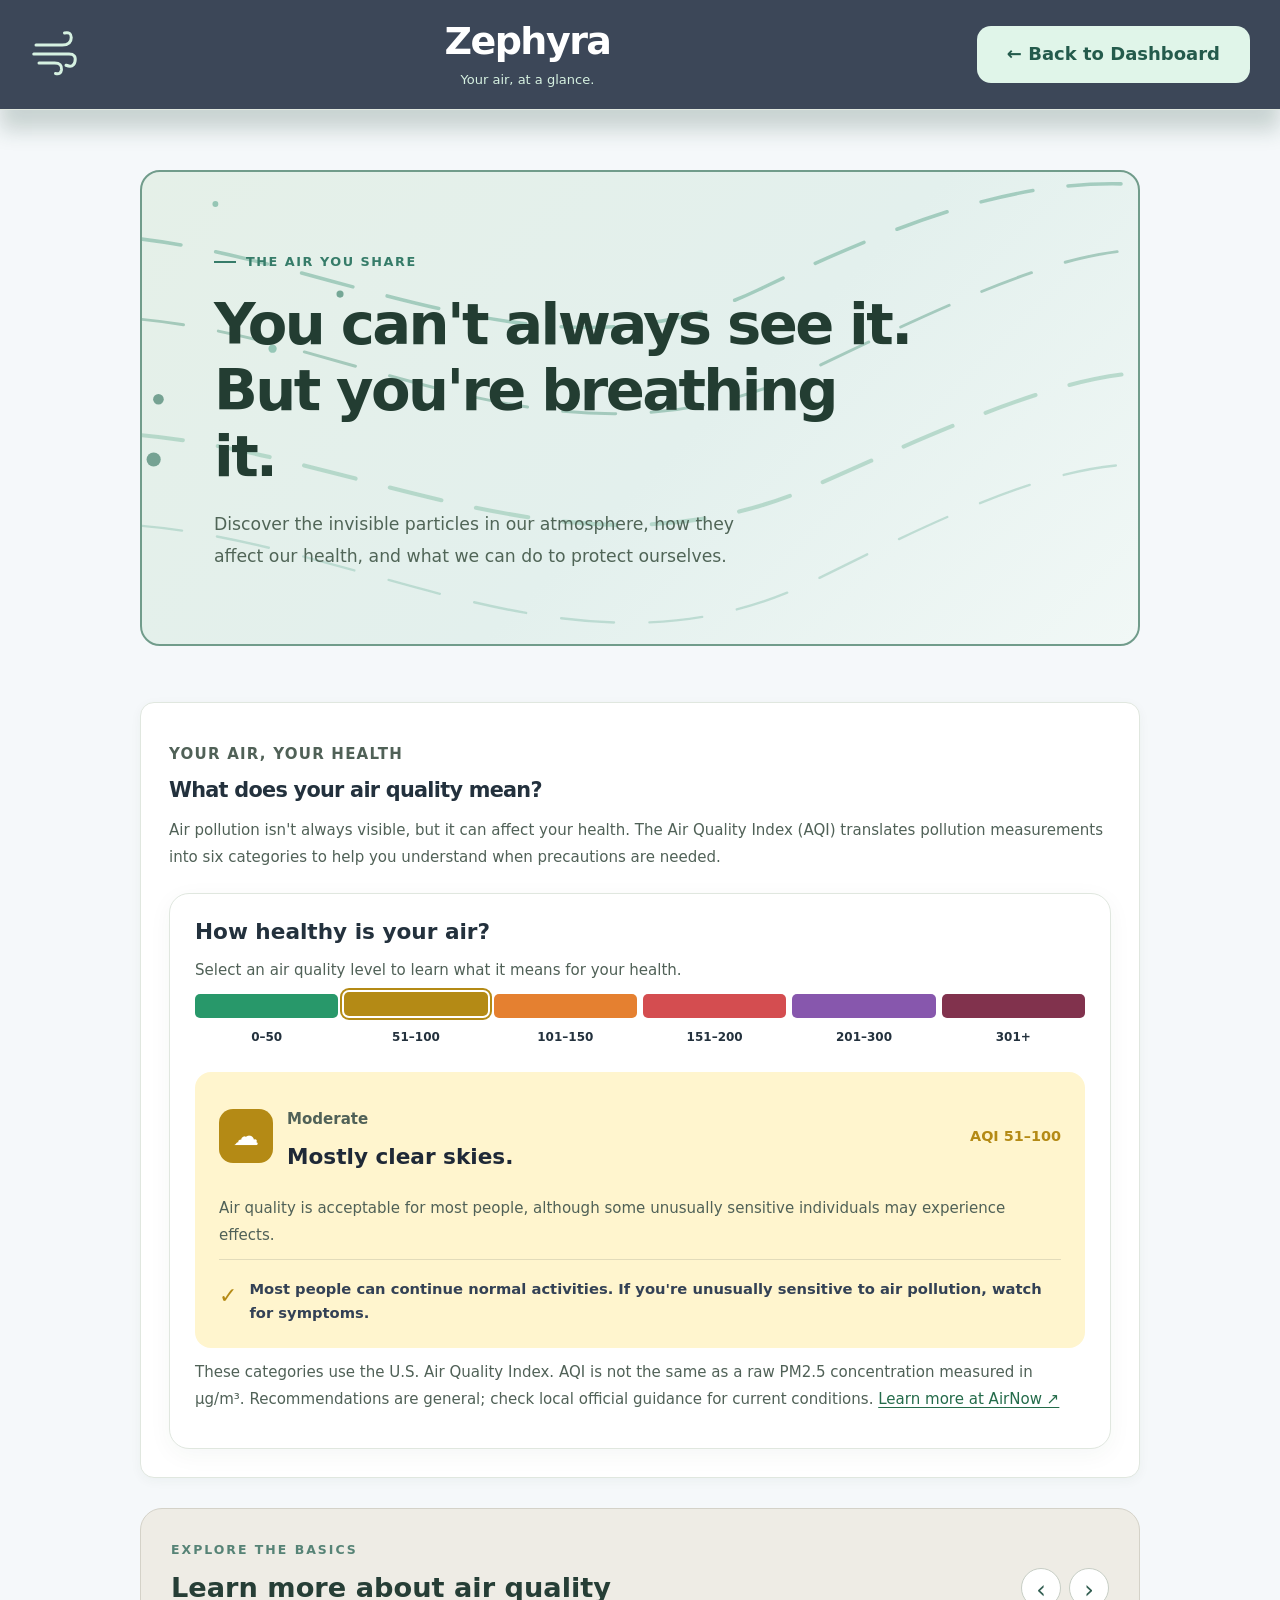
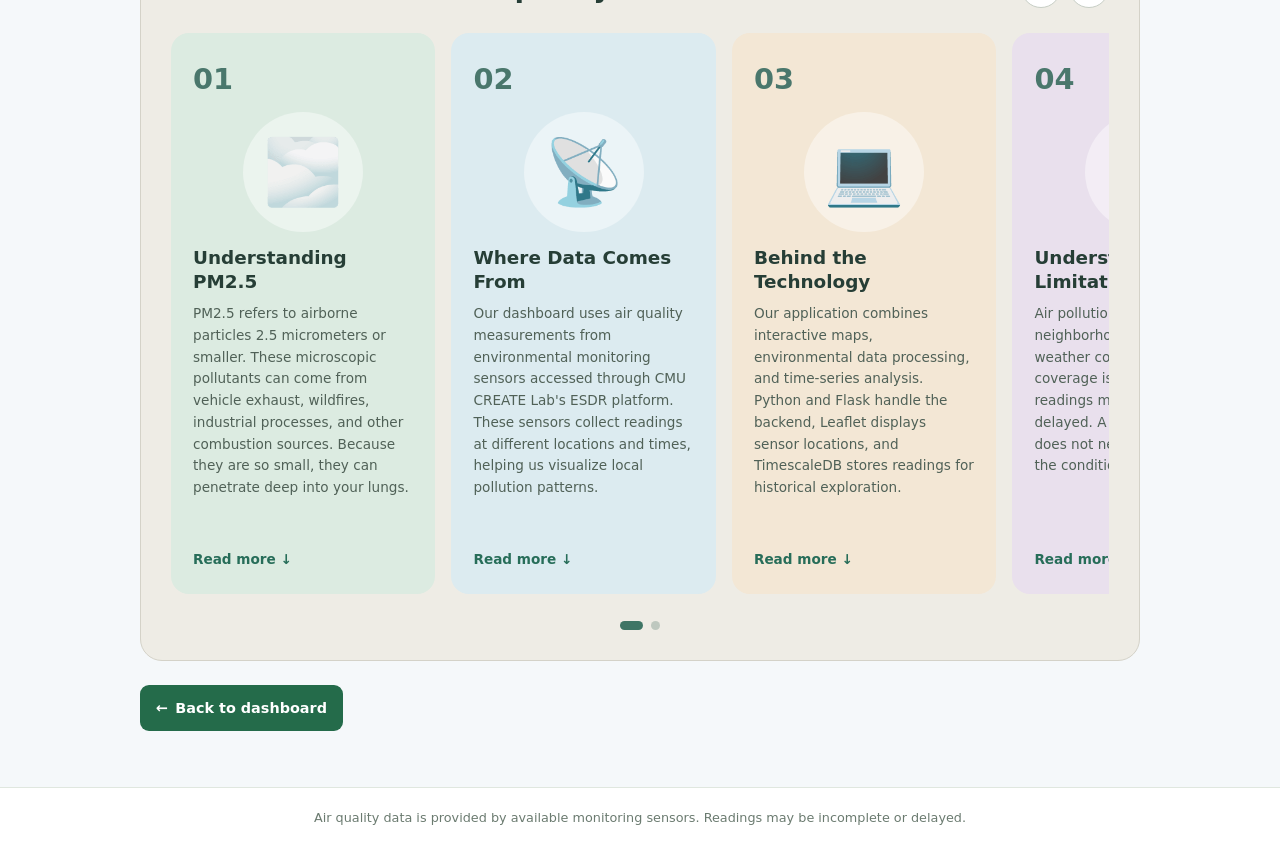
==== commit 68362495: "header + dashboard style" ====
--- a/about.html
+++ b/about.html
@@ -1,6 +1,7 @@
 <!doctype html>
 <html lang="en">
   <head>
+    <link rel="stylesheet" href="css/styles.css">
     <meta charset="UTF-8" />
     <meta name="viewport" content="width=device-width, initial-scale=1.0" />
 
@@ -55,39 +56,7 @@
         text-decoration-thickness: 2px;
       }
 
-      header {
-        position: sticky;
-        top: 0;
-        z-index: 10;
-        display: flex;
-        justify-content: space-between;
-        align-items: center;
-        flex-wrap: wrap;
-        gap: 0.75rem 1.5rem;
-        padding: 0.9rem max(1.25rem, calc((100% - var(--content-width)) / 2));
-        background: var(--surface);
-        border-bottom: 1px solid var(--border);
-      }
-
-      .brand {
-        font-weight: 750;
-        font-size: 1.1rem;
-        color: var(--text);
-        text-decoration: none;
-      }
-
-      nav {
-        display: flex;
-        flex-wrap: wrap;
-        gap: 1rem;
-        align-items: center;
-      }
-
-      nav a {
-        font-size: 0.95rem;
-        font-weight: 550;
-        text-decoration: none;
-      }
+      
 
       nav a[aria-current="page"] {
         color: var(--accent);
@@ -277,14 +246,7 @@
       }
 
       @media (max-width: 650px) {
-        header {
-          position: static;
-          align-items: flex-start;
-        }
-
-        nav {
-          gap: 0.65rem 1rem;
-        }
+     
 
         .grid {
           grid-template-columns: 1fr;
@@ -472,1324 +434,1324 @@
         }
       </style>
     </head>
+<header>
+  <div class="header-content">
+
+    <a class="brand-home" href="/" aria-label="Home">
+      <svg width="48" height="48" viewBox="0 0 64 64"
+           fill="none" stroke="#D6F1E1"
+           stroke-width="4" stroke-linecap="round">
+        <path d="M8 20 H43 Q55 20 55 10 Q55 2 46 4"/>
+        <path d="M5 32 H52 Q62 32 60 42 Q58 51 48 47"/>
+        <path d="M12 44 H33 Q43 44 42 53 Q41 60 34 58"/>
+      </svg>
+    </a>
+
+    <a class="header-title">
+      <h1>Zephyra</h1>
+      <p>Your air, at a glance.</p>
+    </a>
+
+    <nav class="site-nav">
+<a href="/">← Back to Dashboard</a>
+    </nav>
+
+  </div>
+</header>
 
     <main class="about-main">
-      <!-- ANIMATED ABOUT PAGE HERO -->
-
-      <style>
-        /* Move the page content closer to the header */
-        .about-main {
-          padding-top: 0.75rem !important;
-        }
-
-        .air-hero {
-          position: relative;
-          overflow: hidden;
-          isolation: isolate;
-          min-height: 390px;
-          margin: 3rem 0 2rem;
-          padding: clamp(2.5rem, 6vw, 4.5rem);
-
-          background: linear-gradient(
-            135deg,
-            #e5f0e8 0%,
-            #e3f0ed 55%,
-            #f1f8f6 100%
-          );
-
-          border: 2px solid #719c8b;
-          border-radius: 20px;
-
-          display: flex;
-          align-items: center;
-        }
-
-        .air-hero-content {
-          position: relative;
-          z-index: 2;
-          max-width: 740px;
-          animation: heroFadeIn 0.9s ease-out both;
-        }
-
-        .air-hero-label {
-          display: inline-flex;
-          align-items: center;
-          gap: 10px;
-          margin-bottom: 20px;
-
-          color: #367c69;
-          font-size: 0.8rem;
-          font-weight: 750;
-          letter-spacing: 0.12em;
-          text-transform: uppercase;
-        }
-
-        .air-hero-label::before {
-          content: "";
-          width: 22px;
-          height: 2px;
-          background: #367c69;
-        }
-
-        .air-hero h1 {
-          color: #233d32;
-          font-size: clamp(2.2rem, 5vw, 3.6rem);
-          line-height: 1.14;
-          letter-spacing: -0.045em;
-          margin: 0 0 20px;
-          max-width: 700px;
-        }
-
-        .air-hero-description {
-          color: #506557;
-          font-size: 1.08rem;
-          line-height: 1.8;
-          max-width: 570px;
-          margin: 0;
-        }
-
-        /* Wind animation layer */
-        .air-hero-art {
-          opacity: 0.5;
-          position: absolute;
-          inset: 0;
-          width: 100%;
-          height: 100%;
-          z-index: 0;
-          pointer-events: none;
-        }
-
-        .wind-line {
-          fill: none;
-          stroke: #78b5a0;
-          stroke-width: 3;
-          stroke-linecap: round;
-          stroke-dasharray: 45 30;
-          opacity: 0.6;
-
-          animation: movingWind 9s linear infinite;
-        }
-
-        .wind-line.second {
-          stroke: #569981;
-          stroke-width: 2.5;
-          opacity: 0.45;
-          animation-duration: 13s;
-          animation-direction: reverse;
-        }
-
-        .wind-line.third {
-          stroke: #91c5b0;
-          stroke-width: 3.5;
-          opacity: 0.55;
-          animation-duration: 7s;
-        }
-
-        .wind-line.fourth {
-          stroke: #a2cdc0;
-          stroke-width: 2;
-          opacity: 0.6;
-          animation-duration: 17s;
-        }
-
-        /* Additional motion for the entire wind paths */
-        .wind-group {
-          animation: windDrift 7s ease-in-out infinite alternate;
-        }
-
-        .wind-group.lower {
-          animation-duration: 11s;
-          animation-delay: -3s;
-        }
-
-        .air-particle {
-          fill: #397f69;
-          opacity: 0.65;
-        }
-
-        .air-particle.light {
-          fill: #7cb9a5;
-          opacity: 0.75;
-        }
-
-        .air-particle.dark {
-          fill: #2c6e59;
-          opacity: 0.6;
-        }
-
-        /* Tiny particle pulsing effect */
-        .particle-pulse {
-          transform-box: fill-box;
-          transform-origin: center;
-          animation: particlePulse 3s ease-in-out infinite alternate;
-        }
-
-        .particle-pulse.slow {
-          animation-duration: 5s;
-        }
-
-        .particle-pulse.fast {
-          animation-duration: 2s;
-        }
-
-        @keyframes movingWind {
-          from {
-            stroke-dashoffset: 0;
-          }
-          to {
-            stroke-dashoffset: -300;
-          }
-        }
-
-        @keyframes windDrift {
-          from {
-            transform: translateX(-25px) translateY(-8px);
-          }
-          to {
-            transform: translateX(30px) translateY(12px);
-          }
-        }
-
-        @keyframes particlePulse {
-          from {
-            transform: scale(0.65);
-            opacity: 0.35;
-          }
-          to {
-            transform: scale(1.3);
-            opacity: 0.85;
-          }
-        }
-
-        @keyframes heroFadeIn {
-          from {
-            opacity: 0;
-            transform: translateY(16px);
-          }
-          to {
-            opacity: 1;
-            transform: translateY(0);
-          }
-        }
-
-        @media (max-width: 650px) {
-          .about-main {
-            padding-top: 0.5rem !important;
-          }
-
-          .air-hero {
-            min-height: 340px;
-            padding: 2rem 1.5rem;
-          }
-
-          .air-hero-description {
-            font-size: 0.96rem;
-          }
-
-          .air-hero-art {
-            opacity: 0.55;
-          }
-        }
-
-        @media (prefers-reduced-motion: reduce) {
-          .air-hero-content,
-          .wind-line,
-          .wind-group,
-          .particle-pulse {
-            animation: none !important;
-          }
-        }
-      </style>
-
-      <section class="air-hero" aria-labelledby="airHeroTitle">
-        <svg
-          class="air-hero-art"
-          viewBox="0 0 1000 400"
-          preserveAspectRatio="xMidYMid slice"
-          aria-hidden="true"
-        >
-          <!-- MOVING WIND LINES -->
-
-          <g class="wind-group">
-            <path
-              class="wind-line"
-              d="M -150 100
+      
+
+<!-- ANIMATED ABOUT PAGE HERO -->
+
+<style>
+  /* Move the page content closer to the header */
+  .about-main {
+    padding-top: 0.75rem !important;
+  }
+
+  .air-hero {
+    position: relative;
+    overflow: hidden;
+    isolation: isolate;
+    min-height: 390px;
+    margin: 3rem 0 2rem;
+    padding: clamp(2.5rem, 6vw, 4.5rem);
+
+    background: linear-gradient(
+      135deg,
+      #e5f0e8 0%,
+      #e3f0ed 55%,
+      #f1f8f6 100%
+    );
+
+    border: 2px solid #719c8b;
+    border-radius: 20px;
+
+    display: flex;
+    align-items: center;
+  }
+
+  .air-hero-content {
+    position: relative;
+    z-index: 2;
+    max-width: 740px;
+    animation: heroFadeIn 0.9s ease-out both;
+  }
+
+  .air-hero-label {
+    display: inline-flex;
+    align-items: center;
+    gap: 10px;
+    margin-bottom: 20px;
+
+    color: #367c69;
+    font-size: 0.8rem;
+    font-weight: 750;
+    letter-spacing: 0.12em;
+    text-transform: uppercase;
+  }
+
+  .air-hero-label::before {
+    content: "";
+    width: 22px;
+    height: 2px;
+    background: #367c69;
+  }
+
+  .air-hero h1 {
+    color: #233d32;
+    font-size: clamp(2.2rem, 5vw, 3.6rem);
+    line-height: 1.14;
+    letter-spacing: -0.045em;
+    margin: 0 0 20px;
+    max-width: 700px;
+  }
+
+  .air-hero-description {
+    color: #506557;
+    font-size: 1.08rem;
+    line-height: 1.8;
+    max-width: 570px;
+    margin: 0;
+  }
+
+  /* Wind animation layer */
+  .air-hero-art {
+    position: absolute;
+    inset: 0;
+    width: 100%;
+    height: 100%;
+    z-index: 0;
+    pointer-events: none;
+  }
+
+  .wind-line {
+    fill: none;
+    stroke: #78b5a0;
+    stroke-width: 3;
+    stroke-linecap: round;
+    stroke-dasharray: 45 30;
+    opacity: 0.60;
+
+    animation: movingWind 9s linear infinite;
+  }
+
+  .wind-line.second {
+    stroke: #569981;
+    stroke-width: 2.5;
+    opacity: 0.45;
+    animation-duration: 13s;
+    animation-direction: reverse;
+  }
+
+  .wind-line.third {
+    stroke: #91c5b0;
+    stroke-width: 3.5;
+    opacity: 0.55;
+    animation-duration: 7s;
+  }
+
+  .wind-line.fourth {
+    stroke: #a2cdc0;
+    stroke-width: 2;
+    opacity: 0.6;
+    animation-duration: 17s;
+  }
+
+  /* Additional motion for the entire wind paths */
+  .wind-group {
+    animation: windDrift 7s ease-in-out infinite alternate;
+  }
+
+  .wind-group.lower {
+    animation-duration: 11s;
+    animation-delay: -3s;
+  }
+
+  .air-particle {
+    fill: #397f69;
+    opacity: 0.65;
+  }
+
+  .air-particle.light {
+    fill: #7cb9a5;
+    opacity: 0.75;
+  }
+
+  .air-particle.dark {
+    fill: #2c6e59;
+    opacity: 0.6;
+  }
+
+  /* Tiny particle pulsing effect */
+  .particle-pulse {
+    transform-box: fill-box;
+    transform-origin: center;
+    animation: particlePulse 3s ease-in-out infinite alternate;
+  }
+
+  .particle-pulse.slow {
+    animation-duration: 5s;
+  }
+
+  .particle-pulse.fast {
+    animation-duration: 2s;
+  }
+
+  @keyframes movingWind {
+    from {
+      stroke-dashoffset: 0;
+    }
+    to {
+      stroke-dashoffset: -300;
+    }
+  }
+
+  @keyframes windDrift {
+    from {
+      transform: translateX(-25px) translateY(-8px);
+    }
+    to {
+      transform: translateX(30px) translateY(12px);
+    }
+  }
+
+  @keyframes particlePulse {
+    from {
+      transform: scale(0.65);
+      opacity: 0.35;
+    }
+    to {
+      transform: scale(1.3);
+      opacity: 0.85;
+    }
+  }
+
+  @keyframes heroFadeIn {
+    from {
+      opacity: 0;
+      transform: translateY(16px);
+    }
+    to {
+      opacity: 1;
+      transform: translateY(0);
+    }
+  }
+
+  @media (max-width: 650px) {
+    .about-main {
+      padding-top: 0.5rem !important;
+    }
+
+    .air-hero {
+      min-height: 340px;
+      padding: 2rem 1.5rem;
+    }
+
+    .air-hero-description {
+      font-size: 0.96rem;
+    }
+
+    .air-hero-art {
+      opacity: 0.55;
+    }
+  }
+
+  @media (prefers-reduced-motion: reduce) {
+    .air-hero-content,
+    .wind-line,
+    .wind-group,
+    .particle-pulse {
+      animation: none !important;
+    }
+  }
+</style>
+
+<section class="air-hero" aria-labelledby="airHeroTitle">
+
+  <svg class="air-hero-art"
+       viewBox="0 0 1000 400"
+       preserveAspectRatio="xMidYMid slice"
+       aria-hidden="true">
+
+    <!-- MOVING WIND LINES -->
+
+    <g class="wind-group">
+
+      <path class="wind-line"
+        d="M -150 100
            C 100 -50, 350 220, 600 100
-           S 950 -20, 1200 100"
-            />
-
-            <path
-              class="wind-line second"
-              d="M -150 165
+           S 950 -20, 1200 100" />
+
+      <path class="wind-line second"
+        d="M -150 165
            C 150 20, 360 305, 650 165
-           S 950 40, 1200 165"
-            />
-          </g>
-
-          <g class="wind-group lower">
-            <path
-              class="wind-line third"
-              d="M -150 265
+           S 950 40, 1200 165" />
+
+    </g>
+
+    <g class="wind-group lower">
+
+      <path class="wind-line third"
+        d="M -150 265
            C 130 120, 370 390, 650 265
-           S 960 135, 1200 265"
-            />
-
-            <path
-              class="wind-line fourth"
-              d="M -150 345
+           S 960 135, 1200 265" />
+
+      <path class="wind-line fourth"
+        d="M -150 345
            C 140 190, 380 480, 650 345
-           S 950 220, 1200 345"
-            />
-          </g>
-
-          <!-- FLOATING PARTICLES AT DIFFERENT SPEEDS -->
-
-          <!-- Particle 1: slow -->
-          <circle class="air-particle" r="5">
-            <animateMotion
-              dur="19s"
-              repeatCount="indefinite"
-              path="M -40 80 C 250 10, 500 180, 1050 60"
-            />
-          </circle>
-
-          <!-- Particle 2: faster -->
-          <circle class="air-particle light" r="3.5">
-            <animateMotion
-              dur="9s"
-              repeatCount="indefinite"
-              path="M -30 180 C 260 80, 700 270, 1050 155"
-            />
-          </circle>
-
-          <!-- Particle 3: medium -->
-          <circle class="air-particle dark" r="6">
-            <animateMotion
-              dur="14s"
-              repeatCount="indefinite"
-              path="M -50 290 C 240 130, 650 390, 1050 260"
-            />
-          </circle>
-
-          <!-- Particle 4: very slow -->
-          <circle class="air-particle light" r="4">
-            <animateMotion
-              dur="25s"
-              repeatCount="indefinite"
-              path="M -30 350 C 350 245, 650 470, 1050 330"
-            />
-          </circle>
-
-          <!-- Particle 5: fast -->
-          <circle class="air-particle" r="3">
-            <animateMotion
-              dur="7s"
-              repeatCount="indefinite"
-              path="M -40 120 C 300 40, 650 230, 1050 115"
-            />
-          </circle>
-
-          <!-- Particle 6 -->
-          <circle class="air-particle dark" r="4.5">
-            <animateMotion
-              dur="16s"
-              repeatCount="indefinite"
-              path="M -30 220 C 300 105, 680 345, 1050 200"
-            />
-          </circle>
-
-          <!-- Particle 7 -->
-          <circle class="air-particle light" r="2.5">
-            <animateMotion
-              dur="11s"
-              repeatCount="indefinite"
-              path="M -40 55 C 270 -40, 710 140, 1050 45"
-            />
-          </circle>
-
-          <!-- Particle 8 -->
-          <circle class="air-particle" r="5">
-            <animateMotion
-              dur="22s"
-              repeatCount="indefinite"
-              path="M -35 370 C 280 260, 740 440, 1050 355"
-            />
-          </circle>
-        </svg>
-
-        <!-- HERO CONTENT -->
-
-        <div class="air-hero-content">
-          <div class="air-hero-label">THE AIR YOU SHARE</div>
-
-          <h1 id="airHeroTitle">
-            You can't always see it.<br />
-            But you're breathing it.
-          </h1>
-
-          <p class="air-hero-description">
-            Discover the invisible particles in our atmosphere, how they affect
-            our health, and what we can do to protect ourselves.
-          </p>
-        </div>
-      </section>
-
-      <!-- END ANIMATED HERO -->
-
-      <!-- ============================= -->
-      <!-- INTERACTIVE AIR QUALITY GUIDE -->
-      <!-- ============================= -->
-
-      <!-- #style n shiiii  -->
-      <style>
-        .aqi-guide {
-          margin-top: 3.5rem;
-        }
-
-        .aqi-widget {
-          background: #ffffff;
-          border: 1px solid var(--border, #dce5ea);
-          border-radius: 20px;
-          padding: 25px;
-          margin-top: 22px;
-          box-shadow: 0 6px 24px rgba(30, 60, 50, 0.045);
-        }
-
-        .aqi-widget h3 {
-          margin: 0 0 6px;
-          font-size: 1.35rem;
-        }
-
-        .aqi-subtitle {
-          color: var(--muted, #5e6c77);
-          font-size: 0.92rem;
-          margin-bottom: 23px;
-        }
-
-        .aqi-bar {
-          display: grid;
-          grid-template-columns: repeat(6, minmax(0, 1fr));
-          gap: 6px;
-          margin-bottom: 24px;
-        }
-
-        .aqi-option {
-          cursor: pointer;
-          background: transparent;
-          border: none;
-          padding: 0;
-          font: inherit;
-          color: var(--text, #23313d);
-          min-width: 0;
-          text-align: center;
-        }
-
-        .aqi-color {
-          display: block;
-          height: 24px;
-          background: var(--level-color);
-          border-radius: 5px;
-          transition:
-            transform 0.2s,
-            box-shadow 0.2s;
-        }
-
-        .aqi-option:hover .aqi-color {
-          transform: translateY(-3px);
-        }
-
-        .aqi-option[aria-pressed="true"] .aqi-color {
-          box-shadow:
-            0 0 0 2px white,
-            0 0 0 4px var(--level-color);
-          transform: translateY(-2px);
-        }
-
-        .aqi-range {
-          display: block;
-          margin-top: 9px;
-          font-size: 0.75rem;
-          font-weight: 650;
-        }
-
-        .aqi-details {
-          background: #fde8e8;
-          border-radius: 16px;
-          padding: 24px;
-          transition: background-color 0.25s;
-        }
-
-        .aqi-details-header {
-          display: flex;
-          justify-content: space-between;
-          align-items: center;
-          gap: 15px;
-          margin-bottom: 18px;
-        }
-
-        .aqi-heading-group {
-          display: flex;
-          gap: 14px;
-          align-items: center;
-        }
-
-        .aqi-icon {
-          display: flex;
-          align-items: center;
-          justify-content: center;
-          width: 54px;
-          height: 54px;
-          flex-shrink: 0;
-          border-radius: 14px;
-          background: #d44d50;
-          color: white;
-          font-size: 26px;
-        }
-
-        .aqi-category {
-          font-size: 0.82rem;
-          font-weight: 600;
-          color: #475569;
-          margin: 0 0 3px;
-        }
-
-        .aqi-headline {
-          font-size: clamp(1.25rem, 3vw, 1.65rem);
-          font-weight: 750;
-          color: #1f2937;
-          line-height: 1.25;
-          margin: 0;
-        }
-
-        .aqi-number {
-          font-size: 0.9rem;
-          font-weight: 750;
-          color: #d44d50;
-          white-space: nowrap;
-        }
-
-        .aqi-description {
-          font-size: 0.95rem;
-          line-height: 1.7;
-          color: #334155;
-          margin-bottom: 18px;
-        }
-
-        .aqi-advice {
-          border-top: 1px solid rgba(60, 70, 75, 0.15);
-          padding-top: 17px;
-          display: flex;
-          gap: 12px;
-          align-items: center;
-        }
-
-        .aqi-check {
-          color: #d44d50;
-          font-size: 22px;
-          font-weight: bold;
-          flex-shrink: 0;
-        }
-
-        .aqi-advice p {
-          margin: 0;
-          color: #334155;
-          line-height: 1.6;
-          font-size: 0.92rem;
-          font-weight: 550;
-        }
-
-        .aqi-footnote {
-          color: var(--muted, #5e6c77);
-          font-size: 0.79rem;
-          line-height: 1.6;
-          margin-top: 17px;
-        }
-
-        @media (max-width: 600px) {
-          .aqi-widget {
-            padding: 16px;
-          }
-
-          .aqi-bar {
-            gap: 4px;
-          }
-
-          .aqi-color {
-            height: 19px;
-          }
-
-          .aqi-range {
-            font-size: 0.62rem;
-          }
-
-          .aqi-details {
-            padding: 17px;
-          }
-
-          .aqi-details-header {
-            align-items: flex-start;
-          }
-
-          .aqi-icon {
-            width: 42px;
-            height: 42px;
-            font-size: 20px;
-          }
-
-          .aqi-number {
-            font-size: 0.72rem;
-          }
-        }
-      </style>
-
-      <section class="about-section aqi-guide" id="aqi-guide">
-        <p class="eyebrow">Your air, your health</p>
-        <h2>What does your air quality mean?</h2>
-
-        <p>
-          Air pollution isn't always visible, but it can affect your health. The
-          Air Quality Index (AQI) translates pollution measurements into six
-          categories to help you understand when precautions are needed.
-        </p>
-
-        <div class="aqi-widget">
-          <h3>How healthy is your air?</h3>
-          <p class="aqi-subtitle">
-            Select an air quality level to learn what it means for your health.
-          </p>
-
-          <!-- aqi scale with pretty colors! clickabe ofc -->
-          <div class="aqi-bar" role="group" aria-label="Air quality levels">
-            <button
-              class="aqi-option"
+           S 950 220, 1200 345" />
+
+    </g>
+
+    <!-- FLOATING PARTICLES AT DIFFERENT SPEEDS -->
+
+    <!-- Particle 1: slow -->
+    <circle class="air-particle" r="5">
+      <animateMotion dur="19s"
+                     repeatCount="indefinite"
+                     path="M -40 80 C 250 10, 500 180, 1050 60"/>
+    </circle>
+
+    <!-- Particle 2: faster -->
+    <circle class="air-particle light" r="3.5">
+      <animateMotion dur="9s"
+                     repeatCount="indefinite"
+                     path="M -30 180 C 260 80, 700 270, 1050 155"/>
+    </circle>
+
+    <!-- Particle 3: medium -->
+    <circle class="air-particle dark" r="6">
+      <animateMotion dur="14s"
+                     repeatCount="indefinite"
+                     path="M -50 290 C 240 130, 650 390, 1050 260"/>
+    </circle>
+
+    <!-- Particle 4: very slow -->
+    <circle class="air-particle light" r="4">
+      <animateMotion dur="25s"
+                     repeatCount="indefinite"
+                     path="M -30 350 C 350 245, 650 470, 1050 330"/>
+    </circle>
+
+    <!-- Particle 5: fast -->
+    <circle class="air-particle" r="3">
+      <animateMotion dur="7s"
+                     repeatCount="indefinite"
+                     path="M -40 120 C 300 40, 650 230, 1050 115"/>
+    </circle>
+
+    <!-- Particle 6 -->
+    <circle class="air-particle dark" r="4.5">
+      <animateMotion dur="16s"
+                     repeatCount="indefinite"
+                     path="M -30 220 C 300 105, 680 345, 1050 200"/>
+    </circle>
+
+    <!-- Particle 7 -->
+    <circle class="air-particle light" r="2.5">
+      <animateMotion dur="11s"
+                     repeatCount="indefinite"
+                     path="M -40 55 C 270 -40, 710 140, 1050 45"/>
+    </circle>
+
+    <!-- Particle 8 -->
+    <circle class="air-particle" r="5">
+      <animateMotion dur="22s"
+                     repeatCount="indefinite"
+                     path="M -35 370 C 280 260, 740 440, 1050 355"/>
+    </circle>
+
+  </svg>
+
+  <!-- HERO CONTENT -->
+
+  <div class="air-hero-content">
+
+    <div class="air-hero-label">
+      THE AIR YOU SHARE
+    </div>
+
+    <h1 id="airHeroTitle">
+      You can't always see it.<br>
+      But you're breathing it.
+    </h1>
+
+    <p class="air-hero-description">
+      Discover the invisible particles in our atmosphere,
+      how they affect our health, and what we can do
+      to protect ourselves.
+    </p>
+
+  </div>
+
+</section>
+
+<!-- END ANIMATED HERO -->
+
+
+
+<!-- ============================= -->
+<!-- INTERACTIVE AIR QUALITY GUIDE -->
+<!-- ============================= -->
+
+<!-- #style n shiiii  -->
+<style>
+  .aqi-guide {
+    margin-top: 3.5rem;
+  }
+
+  .aqi-widget {
+    background: #ffffff;
+    border: 1px solid var(--border, #dce5ea);
+    border-radius: 20px;
+    padding: 25px;
+    margin-top: 22px;
+    box-shadow: 0 6px 24px rgba(30, 60, 50, 0.045);
+  }
+
+  .aqi-widget h3 {
+    margin: 0 0 6px;
+    font-size: 1.35rem;
+  }
+
+  .aqi-subtitle {
+    color: var(--muted, #5e6c77);
+    font-size: 0.92rem;
+    margin-bottom: 23px;
+  }
+
+  .aqi-bar {
+    display: grid;
+    grid-template-columns: repeat(6, minmax(0, 1fr));
+    gap: 6px;
+    margin-bottom: 24px;
+  }
+
+  .aqi-option {
+    cursor: pointer;
+    background: transparent;
+    border: none;
+    padding: 0;
+    font: inherit;
+    color: var(--text, #23313d);
+    min-width: 0;
+    text-align: center;
+  }
+
+  .aqi-color {
+    display: block;
+    height: 24px;
+    background: var(--level-color);
+    border-radius: 5px;
+    transition: transform 0.2s, box-shadow 0.2s;
+  }
+
+  .aqi-option:hover .aqi-color {
+    transform: translateY(-3px);
+  }
+
+  .aqi-option[aria-pressed="true"] .aqi-color {
+    box-shadow: 0 0 0 2px white, 0 0 0 4px var(--level-color);
+    transform: translateY(-2px);
+  }
+
+  .aqi-range {
+    display: block;
+    margin-top: 9px;
+    font-size: 0.75rem;
+    font-weight: 650;
+  }
+
+  .aqi-details {
+    background: #fde8e8;
+    border-radius: 16px;
+    padding: 24px;
+    transition: background-color 0.25s;
+  }
+
+  .aqi-details-header {
+    display: flex;
+    justify-content: space-between;
+    align-items: center;
+    gap: 15px;
+    margin-bottom: 18px;
+  }
+
+  .aqi-heading-group {
+    display: flex;
+    gap: 14px;
+    align-items: center;
+  }
+
+  .aqi-icon {
+    display: flex;
+    align-items: center;
+    justify-content: center;
+    width: 54px;
+    height: 54px;
+    flex-shrink: 0;
+    border-radius: 14px;
+    background: #d44d50;
+    color: white;
+    font-size: 26px;
+  }
+
+  .aqi-category {
+    font-size: 0.82rem;
+    font-weight: 600;
+    color: #475569;
+    margin: 0 0 3px;
+  }
+
+  .aqi-headline {
+    font-size: clamp(1.25rem, 3vw, 1.65rem);
+    font-weight: 750;
+    color: #1f2937;
+    line-height: 1.25;
+    margin: 0;
+  }
+
+  .aqi-number {
+    font-size: 0.9rem;
+    font-weight: 750;
+    color: #d44d50;
+    white-space: nowrap;
+  }
+
+  .aqi-description {
+    font-size: 0.95rem;
+    line-height: 1.7;
+    color: #334155;
+    margin-bottom: 18px;
+  }
+
+  .aqi-advice {
+    border-top: 1px solid rgba(60, 70, 75, 0.15);
+    padding-top: 17px;
+    display: flex;
+    gap: 12px;
+    align-items: flex-start;
+  }
+
+  .aqi-check {
+    color: #d44d50;
+    font-size: 22px;
+    font-weight: bold;
+    flex-shrink: 0;
+  }
+
+  .aqi-advice p {
+    margin: 0;
+    color: #334155;
+    line-height: 1.6;
+    font-size: 0.92rem;
+    font-weight: 550;
+  }
+
+  .aqi-footnote {
+    color: var(--muted, #5e6c77);
+    font-size: 0.79rem;
+    line-height: 1.6;
+    margin-top: 17px;
+  }
+
+  @media (max-width: 600px) {
+    .aqi-widget {
+      padding: 16px;
+    }
+
+    .aqi-bar {
+      gap: 4px;
+    }
+
+    .aqi-color {
+      height: 19px;
+    }
+
+    .aqi-range {
+      font-size: 0.62rem;
+    }
+
+    .aqi-details {
+      padding: 17px;
+    }
+
+    .aqi-details-header {
+      align-items: flex-start;
+    }
+
+    .aqi-icon {
+      width: 42px;
+      height: 42px;
+      font-size: 20px;
+    }
+
+    .aqi-number {
+      font-size: 0.72rem;
+    }
+  }
+</style>
+
+<section class="about-section aqi-guide" id="aqi-guide">
+
+  <p class="eyebrow">Your air, your health</p>
+  <h2>What does your air quality mean?</h2>
+
+  <p>
+    Air pollution isn't always visible, but it can affect
+    your health. The Air Quality Index (AQI) translates
+    pollution measurements into six categories to help
+    you understand when precautions are needed.
+  </p>
+
+  <div class="aqi-widget">
+
+    <h3>How healthy is your air?</h3>
+    <p class="aqi-subtitle">
+      Select an air quality level to learn what it
+      means for your health.
+    </p>
+
+    <!-- aqi scale with pretty colors! clickabe ofc -->
+    <div class="aqi-bar" role="group" aria-label="Air quality levels">
+
+      <button class="aqi-option"
               style="--level-color: #28986a"
               data-level="0"
-              aria-pressed="false"
-            >
-              <span class="aqi-color"></span>
-              <span class="aqi-range">0–50</span>
-            </button>
-
-            <button
-              class="aqi-option"
+              aria-pressed="false">
+        <span class="aqi-color"></span>
+        <span class="aqi-range">0–50</span>
+      </button>
+
+      <button class="aqi-option"
               style="--level-color: #b48a15"
               data-level="1"
-              aria-pressed="false"
-            >
-              <span class="aqi-color"></span>
-              <span class="aqi-range">51–100</span>
-            </button>
-
-            <button
-              class="aqi-option"
+              aria-pressed="false">
+        <span class="aqi-color"></span>
+        <span class="aqi-range">51–100</span>
+      </button>
+
+      <button class="aqi-option"
               style="--level-color: #e58030"
               data-level="2"
-              aria-pressed="false"
-            >
-              <span class="aqi-color"></span>
-              <span class="aqi-range">101–150</span>
-            </button>
-
-            <button
-              class="aqi-option"
+              aria-pressed="false">
+        <span class="aqi-color"></span>
+        <span class="aqi-range">101–150</span>
+      </button>
+
+      <button class="aqi-option"
               style="--level-color: #d44d50"
               data-level="3"
-              aria-pressed="true"
-            >
-              <span class="aqi-color"></span>
-              <span class="aqi-range">151–200</span>
-            </button>
-
-            <button
-              class="aqi-option"
+              aria-pressed="true">
+        <span class="aqi-color"></span>
+        <span class="aqi-range">151–200</span>
+      </button>
+
+      <button class="aqi-option"
               style="--level-color: #8757ad"
               data-level="4"
-              aria-pressed="false"
-            >
-              <span class="aqi-color"></span>
-              <span class="aqi-range">201–300</span>
-            </button>
-
-            <button
-              class="aqi-option"
+              aria-pressed="false">
+        <span class="aqi-color"></span>
+        <span class="aqi-range">201–300</span>
+      </button>
+
+      <button class="aqi-option"
               style="--level-color: #81324d"
               data-level="5"
-              aria-pressed="false"
-            >
-              <span class="aqi-color"></span>
-              <span class="aqi-range">301+</span>
-            </button>
+              aria-pressed="false">
+        <span class="aqi-color"></span>
+        <span class="aqi-range">301+</span>
+      </button>
+
+    </div>
+
+    <!-- changing da card -->
+    <div class="aqi-details" id="aqiDetails"
+         aria-live="polite">
+
+      <div class="aqi-details-header">
+
+        <div class="aqi-heading-group">
+          <div class="aqi-icon" id="aqiIcon"
+               aria-hidden="true">
+            ⚠
           </div>
 
-          <!-- changing da card -->
-          <div class="aqi-details" id="aqiDetails" aria-live="polite">
-            <div class="aqi-details-header">
-              <div class="aqi-heading-group">
-                <div class="aqi-icon" id="aqiIcon" aria-hidden="true">⚠</div>
-
-                <div>
-                  <p class="aqi-category" id="aqiCategory">Unhealthy</p>
-                  <h3 class="aqi-headline" id="aqiHeadline">
-                    Your lungs need a break.
-                  </h3>
-                </div>
-              </div>
-
-              <span class="aqi-number" id="aqiNumber"> AQI 151–200 </span>
-            </div>
-
-            <p class="aqi-description" id="aqiDescription">
-              Health effects become more likely for everyone, especially people
-              with heart or lung conditions.
+          <div>
+            <p class="aqi-category" id="aqiCategory">
+              Unhealthy
             </p>
-
-            <div class="aqi-advice">
-              <span class="aqi-check" id="aqiCheck" aria-hidden="true">✓</span>
-              <p id="aqiAdvice">
-                Reduce prolonged outdoor exertion. Sensitive groups should avoid
-                prolonged or strenuous outdoor activity.
-              </p>
-            </div>
-          </div>
-
-          <p class="aqi-footnote">
-            These categories use the U.S. Air Quality Index. AQI is not the same
-            as a raw PM2.5 concentration measured in µg/m³. Recommendations are
-            general; check local official guidance for current conditions.
-            <a
-              href="https://www.airnow.gov/aqi/aqi-basics/"
-              target="_blank"
-              rel="noopener noreferrer"
-            >
-              Learn more at AirNow ↗
-            </a>
-          </p>
-        </div>
-      </section>
-
-      <script>
-        // style and info abt air on the little card, taken from the US EPA AQI guide which is totes awesome btw
-        const aqiLevels = [
-          {
-            category: "Good",
-            range: "0–50",
-            headline: "Breathe easy.",
-            description:
-              "Air quality is satisfactory, and air pollution poses little or no risk.",
-            advice:
-              "Enjoy your usual outdoor activities. It's a great day for a walk, run, or picnic!",
-            color: "#28986a",
-            background: "#e5f5eb",
-            icon: "☀",
-          },
-          {
-            category: "Moderate",
-            range: "51–100",
-            headline: "Mostly clear skies.",
-            description:
-              "Air quality is acceptable for most people, although some unusually sensitive individuals may experience effects.",
-            advice:
-              "Most people can continue normal activities. If you're unusually sensitive to air pollution, watch for symptoms.",
-            color: "#b48a15",
-            background: "#fff5ce",
-            icon: "☁",
-          },
-          {
-            category: "Unhealthy for Sensitive Groups",
-            range: "101–150",
-            headline: "Take it a little easier.",
-            description:
-              "Sensitive groups, including children, older adults, and people with heart or lung conditions, face greater risks.",
-            advice:
-              "Sensitive groups should reduce prolonged or strenuous outdoor activity. Others can generally continue normal activities.",
-            color: "#e58030",
-            background: "#fff0df",
-            icon: "♡",
-          },
-          {
-            category: "Unhealthy",
-            range: "151–200",
-            headline: "Your lungs need a break.",
-            description:
-              "Health effects become more likely for everyone, especially people with heart or lung conditions.",
-            advice:
-              "Reduce prolonged outdoor exertion. Sensitive groups should avoid prolonged or strenuous outdoor activity.",
-            color: "#d44d50",
-            background: "#fde8e8",
-            icon: "⚠",
-          },
-          {
-            category: "Very Unhealthy",
-            range: "201–300",
-            headline: "Keep your exposure low.",
-            description:
-              "This level represents a health alert. The risk of health effects is increased for everyone.",
-            advice:
-              "Avoid strenuous outdoor activities and spend more time in cleaner indoor air. Consider using a HEPA air cleaner.",
-            color: "#8757ad",
-            background: "#f3e9fc",
-            icon: "⌂",
-          },
-          {
-            category: "Hazardous",
-            range: "301+",
-            headline: "The air is dangerous.",
-            description:
-              "Emergency-level pollution conditions can affect everyone, including healthy individuals.",
-            advice:
-              "Avoid outdoor physical activity and stay in filtered indoor air. For heavy particle pollution, if you must go outside, a properly fitted N95 respirator can help reduce exposure.",
-            color: "#81324d",
-            background: "#f8e6ec",
-            icon: "!",
-          },
-        ];
-
-        // updates when color clicked
-        const aqiButtons = document.querySelectorAll(".aqi-option");
-
-        function selectAqiLevel(index) {
-          const level = aqiLevels[index];
-
-          document.getElementById("aqiCategory").textContent = level.category;
-
-          document.getElementById("aqiNumber").textContent =
-            "AQI " + level.range;
-
-          document.getElementById("aqiHeadline").textContent = level.headline;
-
-          document.getElementById("aqiDescription").textContent =
-            level.description;
-
-          document.getElementById("aqiAdvice").textContent = level.advice;
-
-          document.getElementById("aqiIcon").textContent = level.icon;
-
-          document.getElementById("aqiDetails").style.backgroundColor =
-            level.background;
-
-          document.getElementById("aqiIcon").style.backgroundColor =
-            level.color;
-
-          document.getElementById("aqiNumber").style.color = level.color;
-
-          document.getElementById("aqiCheck").style.color = level.color;
-
-          aqiButtons.forEach((button, buttonIndex) => {
-            button.setAttribute("aria-pressed", String(buttonIndex === index));
-          });
-        }
-
-        aqiButtons.forEach((button) => {
-          button.addEventListener("click", () => {
-            selectAqiLevel(Number(button.dataset.level));
-          });
-        });
-
-        //we can set our default to anything its just set to 1 aka safe for now
-        selectAqiLevel(1);
-      </script>
-
-      <!-- END OF INTERACTIVE AIR QUALITY GUIDE -->
-
-      <!--info carousel w pretty colors, mayb add cuter icons rn ts is emojis -->
-
-      <style>
-        .learn-carousel {
-          margin-top: 30px;
-          padding: 30px;
-          background: #eeece5;
-          border: 1px solid #d4d2c8;
-          border-radius: 22px;
-        }
-
-        .learn-header {
-          display: flex;
-          justify-content: space-between;
-          align-items: center;
-          gap: 15px;
-          margin-bottom: 20px;
-        }
-
-        .learn-carousel h2 {
-          margin: 0;
-          color: #263e36;
-          font-size: 1.7rem;
-        }
-
-        .learn-label {
-          color: #568376;
-          font-size: 0.78rem;
-          font-weight: 700;
-          letter-spacing: 2px;
-          margin-bottom: 8px;
-        }
-
-        .learn-arrows {
-          display: flex;
-          gap: 8px;
-        }
-
-        .learn-arrows button {
-          width: 40px;
-          height: 40px;
-          padding: 0;
-          display: flex;
-          align-items: center;
-          justify-content: center;
-
-          border-radius: 50%;
-          border: 1px solid #c7cec5;
-          background: white;
-          color: #315d50;
-          font-size: 24px;
-          line-height: 1;
-          cursor: pointer;
-        }
-
-        #learnPrev,
-        #learnNext {
-          padding-bottom: 3px;
-        }
-
-        .learn-arrows button:hover {
-          background: #315d50;
-          color: white;
-        }
-
-        .learn-track {
-          display: flex;
-          gap: 16px;
-          overflow-x: auto;
-          scroll-snap-type: x mandatory;
-          scroll-behavior: smooth;
-          scrollbar-width: none;
-          padding: 5px 2px 12px;
-        }
-
-        .learn-track::-webkit-scrollbar {
-          display: none;
-        }
-
-        .learn-card {
-          flex: 0 0 calc((100% - 48px) / 3.35);
-          scroll-snap-align: start;
-          border-radius: 18px;
-          padding: 22px;
-          min-height: 335px;
-          display: flex;
-          flex-direction: column;
-          color: #263e36;
-        }
-
-        .learn-card:nth-child(1) {
-          background: #dcebe1;
-        }
-        .learn-card:nth-child(2) {
-          background: #dcebf0;
-        }
-        .learn-card:nth-child(3) {
-          background: #f3e7d5;
-        }
-        .learn-card:nth-child(4) {
-          background: #e9e0ed;
-        }
-        .learn-card:nth-child(5) {
-          background: #f3e4e1;
-        }
-        .learn-card:nth-child(6) {
-          background: #e3ebdd;
-        }
-
-        .learn-number {
-          font-size: 1.8rem;
-          font-weight: 750;
-          color: #4a776c;
-        }
-
-        .learn-illustration {
-          align-self: center;
-          display: flex;
-          align-items: center;
-          justify-content: center;
-          width: 120px;
-          height: 120px;
-          margin: 8px 0 14px;
-          border-radius: 50%;
-          background: rgba(255, 255, 255, 0.42);
-          font-size: 64px;
-        }
-
-        .learn-card h3 {
-          margin: 0 0 9px;
-          font-size: 1.15rem;
-          color: #263e36;
-          line-height: 1.3;
-        }
-
-        .learn-card p {
-          font-size: 0.85rem;
-          line-height: 1.6;
-          color: #506157;
-          margin: 0 0 15px;
-        }
-
-        .learn-card a {
-          margin-top: auto;
-          color: #276d59;
-          font-size: 0.85rem;
-          font-weight: 700;
-          text-decoration: none;
-        }
-
-        .learn-card a:hover {
-          text-decoration: underline;
-        }
-
-        .learn-dots {
-          display: flex;
-          justify-content: center;
-          gap: 8px;
-          margin-top: 15px;
-        }
-
-        .learn-dot {
-          width: 9px;
-          height: 9px;
-          padding: 0;
-          border-radius: 50%;
-          border: none;
-          background: #bec8bf;
-          cursor: pointer;
-        }
-
-        .learn-dot.active {
-          background: #3e7565;
-          width: 23px;
-          border-radius: 8px;
-        }
-
-        @media (max-width: 750px) {
-          .learn-carousel {
-            padding: 20px;
-          }
-          .learn-card {
-            flex-basis: 65%;
-          }
-          .learn-carousel h2 {
-            font-size: 1.3rem;
-          }
-          .learn-illustration {
-            width: 100px;
-            height: 100px;
-            font-size: 54px;
-          }
-        }
-
-        @media (prefers-reduced-motion: reduce) {
-          .learn-track {
-            scroll-behavior: auto;
-          }
-        }
-
-        /* read more */
-        .learn-more {
-          margin-top: auto;
-          padding: 0;
-          background: none;
-          border: none;
-          color: #276d59;
-          font: inherit;
-          font-size: 0.85rem;
-          font-weight: 700;
-          text-align: left;
-          cursor: pointer;
-        }
-
-        .learn-more:hover {
-          text-decoration: underline;
-        }
-
-        /* Expanded information panel */
-        .learn-expanded {
-          position: relative;
-          margin-top: 22px;
-          padding: 27px;
-          background: #ffffff;
-          border: 1px solid #c7d6cd;
-          border-radius: 18px;
-          color: #435c50;
-          line-height: 1.75;
-          animation: learnAppear 0.3s ease;
-        }
-
-        .learn-expanded[hidden] {
-          display: none;
-        }
-
-        .learn-expanded h3 {
-          margin: 0 40px 15px 0;
-          font-size: 1.4rem;
-          color: #263e36;
-        }
-
-        .learn-expanded p {
-          margin-bottom: 12px;
-        }
-
-        .learn-expanded ul {
-          padding-left: 22px;
-        }
-
-        .learn-expanded li {
-          margin-bottom: 9px;
-        }
-
-        .learn-close {
-          position: absolute;
-          top: 15px;
-          right: 17px;
-          border: none;
-          background: #edf3ee;
-          color: #315d50;
-          border-radius: 50%;
-          width: 34px;
-          height: 34px;
-          font-size: 23px;
-          cursor: pointer;
-        }
-
-        @keyframes learnAppear {
-          from {
-            opacity: 0;
-            transform: translateY(8px);
-          }
-          to {
-            opacity: 1;
-            transform: translateY(0);
-          }
-        }
-
-        @media (prefers-reduced-motion: reduce) {
-          .learn-expanded {
-            animation: none;
-          }
-        }
-        /* Make PM2.5 popup boxes more compact */
-        .learn-expanded .about-note {
-          padding: 12px;
-        }
-
-        .learn-expanded .about-grid {
-          gap: 10px;
-        }
-
-        .learn-expanded .about-note h3 {
-          margin-bottom: 5px;
-        }
-
-        .learn-expanded .about-note p {
-          margin-bottom: 0px;
-        }
-      </style>
-
-      <section class="learn-carousel" aria-label="Explore air quality topics">
-        <p class="learn-label">EXPLORE THE BASICS</p>
-
-        <div class="learn-header">
-          <h2>Learn more about air quality</h2>
-
-          <div class="learn-arrows">
-            <button type="button" id="learnPrev" aria-label="Previous slide">
-              ‹
-            </button>
-            <button type="button" id="learnNext" aria-label="Next slide">
-              ›
-            </button>
+            <h3 class="aqi-headline" id="aqiHeadline">
+              Your lungs need a break.
+            </h3>
           </div>
         </div>
 
-        <div class="learn-track" id="learnTrack">
-          <article class="learn-card">
-            <span class="learn-number">01</span>
-            <div class="learn-illustration" aria-hidden="true">🌫️</div>
-            <h3>Understanding PM2.5</h3>
-            <p>
-              PM2.5 refers to airborne particles 2.5 micrometers or smaller.
-              These microscopic pollutants can come from vehicle exhaust,
-              wildfires, industrial processes, and other combustion sources.
-              Because they are so small, they can penetrate deep into your
-              lungs.
-            </p>
-            <button class="learn-more" data-topic="pm25">Read more ↓</button>
-          </article>
-
-          <article class="learn-card">
-            <span class="learn-number">02</span>
-            <div class="learn-illustration" aria-hidden="true">📡</div>
-            <h3>Where Data Comes From</h3>
-            <p>
-              Our dashboard uses air quality measurements from environmental
-              monitoring sensors accessed through CMU CREATE Lab's ESDR
-              platform. These sensors collect readings at different locations
-              and times, helping us visualize local pollution patterns.
-            </p>
-            <button class="learn-more" data-topic="data">Read more ↓</button>
-          </article>
-
-          <article class="learn-card">
-            <span class="learn-number">03</span>
-            <div class="learn-illustration" aria-hidden="true">💻</div>
-            <h3>Behind the Technology</h3>
-            <p>
-              Our application combines interactive maps, environmental data
-              processing, and time-series analysis. Python and Flask handle the
-              backend, Leaflet displays sensor locations, and TimescaleDB stores
-              readings for historical exploration.
-            </p>
-            <button class="learn-more" data-topic="tech">Read more ↓</button>
-          </article>
-
-          <article class="learn-card">
-            <span class="learn-number">04</span>
-            <div class="learn-illustration" aria-hidden="true">🔍</div>
-            <h3>Understanding Limitations</h3>
-            <p>
-              Air pollution varies across neighborhoods, times, and weather
-              conditions. Sensor coverage is uneven, and readings may be missing
-              or delayed. A single measurement does not necessarily represent
-              the conditions of an entire city.
-            </p>
-            <button class="learn-more" data-topic="limits">Read more ↓</button>
-          </article>
-
-          <article class="learn-card">
-            <span class="learn-number">05</span>
-            <div class="learn-illustration" aria-hidden="true">🛡️</div>
-            <h3>Using Data Responsibly</h3>
-            <p>
-              Air quality measurements are useful for identifying pollution
-              trends and planning activities. However, readings should be
-              interpreted alongside official advisories, particularly during
-              wildfires and severe pollution events.
-            </p>
-            <a
-              href="https://www.airnow.gov/"
-              target="_blank"
-              rel="noopener noreferrer"
-            >
-              Visit AirNow ↗
-            </a>
-          </article>
-
-          <article class="learn-card">
-            <span class="learn-number">06</span>
-            <div class="learn-illustration" aria-hidden="true">🌎</div>
-            <h3>Explore Further</h3>
-            <p>
-              Air pollution affects communities around the world. Explore how
-              exposure contributes to environmental health challenges, learn
-              about international air quality guidelines, and discover ways to
-              reduce exposure.
-            </p>
-
-            <p>
-              <a
-                href="https://leafletjs.com/"
-                target="_blank"
-                rel="noopener noreferrer"
-              >
-                Leaflet ↗
-              </a>
-              — Open-source interactive maps, markers, and map controls.
-            </p>
-            <a
-              href="https://www.who.int/health-topics/air-pollution"
-              target="_blank"
-              rel="noopener noreferrer"
-            >
-              Explore WHO ↗
-            </a>
-          </article>
-        </div>
-
-        <div
-          class="learn-dots"
-          id="learnDots"
-          aria-label="Carousel navigation"
-        ></div>
-
-        <!-- info card that expands on click -->
-        <div class="learn-expanded" id="learnExpanded" hidden>
-          <button
-            class="learn-close"
-            id="learnClose"
-            aria-label="Close information"
-          >
-            ×
-          </button>
-          <div id="learnExpandedContent"></div>
-        </div>
-      </section>
-
-      <script>
-        const learnTrack = document.getElementById("learnTrack");
-        const learnCards = [...learnTrack.children];
-        const learnDots = document.getElementById("learnDots");
-
-        function cardStep() {
-          return learnCards[1].offsetLeft - learnCards[0].offsetLeft;
-        }
-
-        function currentSlide() {
-          return Math.round(learnTrack.scrollLeft / cardStep());
-        }
-
-        function goToSlide(index) {
-          learnTrack.scrollTo({
-            left: index * cardStep(),
-            behavior: "smooth",
-          });
-        }
-
-        function updateDots() {
-          learnDots.innerHTML = "";
-
-          for (let i = 0; i < 2; i++) {
-            const dot = document.createElement("button");
-
-            dot.className =
-              "learn-dot" +
-              ((learnTrack.scrollLeft >=
-              learnTrack.scrollWidth - learnTrack.clientWidth - 10
-                ? 1
-                : 0) === i
-                ? " active"
-                : "");
-
-            dot.setAttribute("aria-label", "Go to page " + (i + 1));
-
-            dot.onclick = () => goToSlide(i * 3);
-
-            learnDots.appendChild(dot);
-          }
-        }
-
-        document.getElementById("learnPrev").onclick = () => {
-          goToSlide(0);
-        };
-
-        document.getElementById("learnNext").onclick = () => {
-          goToSlide(3);
-        };
-
-        learnTrack.addEventListener("scroll", updateDots);
-        window.addEventListener("resize", updateDots);
-        updateDots();
-
-        const learnInfo = {
-          pm25: {
-            title: "Understanding PM2.5",
-            text: `
+        <span class="aqi-number" id="aqiNumber">
+          AQI 151–200
+        </span>
+
+      </div>
+
+      <p class="aqi-description" id="aqiDescription">
+        Health effects become more likely for everyone,
+        especially people with heart or lung conditions.
+      </p>
+
+      <div class="aqi-advice">
+        <span class="aqi-check" id="aqiCheck"
+              aria-hidden="true">✓</span>
+        <p id="aqiAdvice">
+          Reduce prolonged outdoor exertion. Sensitive groups
+          should avoid prolonged or strenuous outdoor activity.
+        </p>
+      </div>
+
+    </div>
+
+    <p class="aqi-footnote">
+      These categories use the U.S. Air Quality Index.
+      AQI is not the same as a raw PM2.5 concentration
+      measured in µg/m³. Recommendations are general;
+      check local official guidance for current conditions.
+      <a href="https://www.airnow.gov/aqi/aqi-basics/"
+         target="_blank" rel="noopener noreferrer">
+        Learn more at AirNow ↗
+      </a>
+    </p>
+
+  </div>
+</section>
+
+<script>
+  // style and info abt air on the little card, taken from the US EPA AQI guide which is totes awesome btw
+  const aqiLevels = [
+    {
+      category: "Good",
+      range: "0–50",
+      headline: "Breathe easy.",
+      description:
+        "Air quality is satisfactory, and air pollution poses little or no risk.",
+      advice:
+        "Enjoy your usual outdoor activities. It's a great day for a walk, run, or picnic!",
+      color: "#28986a",
+      background: "#e5f5eb",
+      icon: "☀"
+    },
+    {
+      category: "Moderate",
+      range: "51–100",
+      headline: "Mostly clear skies.",
+      description:
+        "Air quality is acceptable for most people, although some unusually sensitive individuals may experience effects.",
+      advice:
+        "Most people can continue normal activities. If you're unusually sensitive to air pollution, watch for symptoms.",
+      color: "#b48a15",
+      background: "#fff5ce",
+      icon: "☁"
+    },
+    {
+      category: "Unhealthy for Sensitive Groups",
+      range: "101–150",
+      headline: "Take it a little easier.",
+      description:
+        "Sensitive groups, including children, older adults, and people with heart or lung conditions, face greater risks.",
+      advice:
+        "Sensitive groups should reduce prolonged or strenuous outdoor activity. Others can generally continue normal activities.",
+      color: "#e58030",
+      background: "#fff0df",
+      icon: "♡"
+    },
+    {
+      category: "Unhealthy",
+      range: "151–200",
+      headline: "Your lungs need a break.",
+      description:
+        "Health effects become more likely for everyone, especially people with heart or lung conditions.",
+      advice:
+        "Reduce prolonged outdoor exertion. Sensitive groups should avoid prolonged or strenuous outdoor activity.",
+      color: "#d44d50",
+      background: "#fde8e8",
+      icon: "⚠"
+    },
+    {
+      category: "Very Unhealthy",
+      range: "201–300",
+      headline: "Keep your exposure low.",
+      description:
+        "This level represents a health alert. The risk of health effects is increased for everyone.",
+      advice:
+        "Avoid strenuous outdoor activities and spend more time in cleaner indoor air. Consider using a HEPA air cleaner.",
+      color: "#8757ad",
+      background: "#f3e9fc",
+      icon: "⌂"
+    },
+    {
+      category: "Hazardous",
+      range: "301+",
+      headline: "The air is dangerous.",
+      description:
+        "Emergency-level pollution conditions can affect everyone, including healthy individuals.",
+      advice:
+        "Avoid outdoor physical activity and stay in filtered indoor air. For heavy particle pollution, if you must go outside, a properly fitted N95 respirator can help reduce exposure.",
+      color: "#81324d",
+      background: "#f8e6ec",
+      icon: "!"
+    }
+  ];
+
+  // updates when color clicked
+  const aqiButtons =
+    document.querySelectorAll(".aqi-option");
+
+  function selectAqiLevel(index) {
+    const level = aqiLevels[index];
+
+    document.getElementById("aqiCategory").textContent =
+      level.category;
+
+    document.getElementById("aqiNumber").textContent =
+      "AQI " + level.range;
+
+    document.getElementById("aqiHeadline").textContent =
+      level.headline;
+
+    document.getElementById("aqiDescription").textContent =
+      level.description;
+
+    document.getElementById("aqiAdvice").textContent =
+      level.advice;
+
+    document.getElementById("aqiIcon").textContent =
+      level.icon;
+
+    document.getElementById("aqiDetails").style.backgroundColor =
+      level.background;
+
+    document.getElementById("aqiIcon").style.backgroundColor =
+      level.color;
+
+    document.getElementById("aqiNumber").style.color =
+      level.color;
+
+    document.getElementById("aqiCheck").style.color =
+      level.color;
+
+    aqiButtons.forEach((button, buttonIndex) => {
+      button.setAttribute(
+        "aria-pressed",
+        String(buttonIndex === index)
+      );
+    });
+  }
+
+  aqiButtons.forEach(button => {
+    button.addEventListener("click", () => {
+      selectAqiLevel(Number(button.dataset.level));
+    });
+  });
+
+  //we can set our default to anything its just set to 1 aka safe for now
+  selectAqiLevel(1);
+</script>
+
+<!-- END OF INTERACTIVE AIR QUALITY GUIDE -->
+
+      
+
+
+
+<!--info carousel w pretty colors, mayb add cuter icons rn ts is emojis -->
+
+<style>
+  .learn-carousel {
+    margin-top: 30px;
+    padding: 30px;
+    background: #eeece5;
+    border: 1px solid #d4d2c8;
+    border-radius: 22px;
+  }
+
+  .learn-header {
+    display: flex;
+    justify-content: space-between;
+    align-items: center;
+    gap: 15px;
+    margin-bottom: 20px;
+  }
+
+  .learn-carousel h2 {
+    margin: 0;
+    color: #263e36;
+    font-size: 1.7rem;
+  }
+
+  .learn-label {
+    color: #568376;
+    font-size: 0.78rem;
+    font-weight: 700;
+    letter-spacing: 2px;
+    margin-bottom: 8px;
+  }
+
+  .learn-arrows {
+    display: flex;
+    gap: 8px;
+  }
+
+  .learn-arrows button {
+    width: 40px;
+    height: 40px;
+    border-radius: 50%;
+    border: 1px solid #c7cec5;
+    background: white;
+    color: #315d50;
+    font-size: 24px;
+    cursor: pointer;
+  }
+
+  .learn-arrows button:hover {
+    background: #315d50;
+    color: white;
+  }
+
+  .learn-track {
+    display: flex;
+    gap: 16px;
+    overflow-x: auto;
+    scroll-snap-type: x mandatory;
+    scroll-behavior: smooth;
+    scrollbar-width: none;
+    padding: 5px 2px 12px;
+  }
+
+  .learn-track::-webkit-scrollbar {
+    display: none;
+  }
+
+  .learn-card {
+    flex: 0 0 calc((100% - 48px) / 3.35);
+    scroll-snap-align: start;
+    border-radius: 18px;
+    padding: 22px;
+    min-height: 335px;
+    display: flex;
+    flex-direction: column;
+    color: #263e36;
+  }
+
+  .learn-card:nth-child(1) { background: #dcebe1; }
+  .learn-card:nth-child(2) { background: #dcebf0; }
+  .learn-card:nth-child(3) { background: #f3e7d5; }
+  .learn-card:nth-child(4) { background: #e9e0ed; }
+  .learn-card:nth-child(5) { background: #f3e4e1; }
+  .learn-card:nth-child(6) { background: #e3ebdd; }
+
+  .learn-number {
+    font-size: 1.8rem;
+    font-weight: 750;
+    color: #4a776c;
+  }
+
+  .learn-illustration {
+    align-self: center;
+    display: flex;
+    align-items: center;
+    justify-content: center;
+    width: 120px;
+    height: 120px;
+    margin: 8px 0 14px;
+    border-radius: 50%;
+    background: rgba(255,255,255,0.42);
+    font-size: 64px;
+  }
+
+  .learn-card h3 {
+    margin: 0 0 9px;
+    font-size: 1.15rem;
+    color: #263e36;
+    line-height: 1.3;
+  }
+
+  .learn-card p {
+    font-size: 0.85rem;
+    line-height: 1.6;
+    color: #506157;
+    margin: 0 0 15px;
+  }
+
+  .learn-card a {
+    margin-top: auto;
+    color: #276d59;
+    font-size: 0.85rem;
+    font-weight: 700;
+    text-decoration: none;
+  }
+
+  .learn-card a:hover {
+    text-decoration: underline;
+  }
+
+  .learn-dots {
+    display: flex;
+    justify-content: center;
+    gap: 8px;
+    margin-top: 15px;
+  }
+
+  .learn-dot {
+    width: 9px;
+    height: 9px;
+    padding: 0;
+    border-radius: 50%;
+    border: none;
+    background: #bec8bf;
+    cursor: pointer;
+  }
+
+  .learn-dot.active {
+    background: #3e7565;
+    width: 23px;
+    border-radius: 8px;
+  }
+
+  @media (max-width: 750px) {
+    .learn-carousel { padding: 20px; }
+    .learn-card { flex-basis: 65%; }
+    .learn-carousel h2 { font-size: 1.3rem; }
+    .learn-illustration {
+      width: 100px;
+      height: 100px;
+      font-size: 54px;
+    }
+  }
+
+  @media (prefers-reduced-motion: reduce) {
+    .learn-track { scroll-behavior: auto; }
+  }
+  
+/* read more */
+.learn-more {
+  margin-top: auto;
+  padding: 0;
+  background: none;
+  border: none;
+  color: #276d59;
+  font: inherit;
+  font-size: 0.85rem;
+  font-weight: 700;
+  text-align: left;
+  cursor: pointer;
+}
+
+.learn-more:hover {
+  text-decoration: underline;
+}
+
+/* Expanded information panel */
+.learn-expanded {
+  position: relative;
+  margin-top: 22px;
+  padding: 27px;
+  background: #ffffff;
+  border: 1px solid #c7d6cd;
+  border-radius: 18px;
+  color: #435c50;
+  line-height: 1.75;
+  animation: learnAppear 0.3s ease;
+}
+
+.learn-expanded[hidden] {
+  display: none;
+}
+
+.learn-expanded h3 {
+  margin: 0 40px 15px 0;
+  font-size: 1.4rem;
+  color: #263e36;
+}
+
+.learn-expanded p {
+  margin-bottom: 12px;
+}
+
+.learn-expanded ul {
+  padding-left: 22px;
+}
+
+.learn-expanded li {
+  margin-bottom: 9px;
+}
+
+.learn-close {
+  position: absolute;
+  top: 15px;
+  right: 17px;
+  border: none;
+  background: #edf3ee;
+  color: #315d50;
+  border-radius: 50%;
+  width: 34px;
+  height: 34px;
+  font-size: 23px;
+  cursor: pointer;
+}
+
+@keyframes learnAppear {
+  from {
+    opacity: 0;
+    transform: translateY(8px);
+  }
+  to {
+    opacity: 1;
+    transform: translateY(0);
+  }
+}
+
+@media (prefers-reduced-motion: reduce) {
+  .learn-expanded {
+    animation: none;
+  }
+}
+/* Make PM2.5 popup boxes more compact */
+.learn-expanded .about-note {
+    padding: 12px;
+}
+
+.learn-expanded .about-grid {
+    gap: 10px;
+}
+
+.learn-expanded .about-note h3 {
+    margin-bottom: 5px;
+}
+
+.learn-expanded .about-note p {
+    margin-bottom: 0px;
+}
+
+</style>
+
+<section class="learn-carousel" aria-label="Explore air quality topics">
+
+  <p class="learn-label">EXPLORE THE BASICS</p>
+
+  <div class="learn-header">
+    <h2>Learn more about air quality</h2>
+
+    <div class="learn-arrows">
+      <button type="button" id="learnPrev"
+              aria-label="Previous slide">‹</button>
+      <button type="button" id="learnNext"
+              aria-label="Next slide">›</button>
+    </div>
+  </div>
+
+  
+<div class="learn-track" id="learnTrack">
+
+  <article class="learn-card">
+    <span class="learn-number">01</span>
+    <div class="learn-illustration" aria-hidden="true">🌫️</div>
+    <h3>Understanding PM2.5</h3>
+    <p>
+      PM2.5 refers to airborne particles 2.5 micrometers
+      or smaller. These microscopic pollutants can come
+      from vehicle exhaust, wildfires, industrial processes,
+      and other combustion sources. Because they are so
+      small, they can penetrate deep into your lungs.
+    </p>
+    <button class="learn-more" data-topic="pm25">
+      Read more ↓
+    </button>
+  </article>
+
+  <article class="learn-card">
+    <span class="learn-number">02</span>
+    <div class="learn-illustration" aria-hidden="true">📡</div>
+    <h3>Where Data Comes From</h3>
+    <p>
+      Our dashboard uses air quality measurements from
+      environmental monitoring sensors accessed through
+      CMU CREATE Lab's ESDR platform. These sensors
+      collect readings at different locations and times,
+      helping us visualize local pollution patterns.
+    </p>
+    <button class="learn-more" data-topic="data">
+      Read more ↓
+    </button>
+  </article>
+
+  <article class="learn-card">
+    <span class="learn-number">03</span>
+    <div class="learn-illustration" aria-hidden="true">💻</div>
+    <h3>Behind the Technology</h3>
+    <p>
+      Our application combines interactive maps,
+      environmental data processing, and time-series
+      analysis. Python and Flask handle the backend,
+      Leaflet displays sensor locations, and TimescaleDB
+      stores readings for historical exploration.
+    </p>
+    <button class="learn-more" data-topic="tech">
+      Read more ↓
+    </button>
+  </article>
+
+  <article class="learn-card">
+    <span class="learn-number">04</span>
+    <div class="learn-illustration" aria-hidden="true">🔍</div>
+    <h3>Understanding Limitations</h3>
+    <p>
+      Air pollution varies across neighborhoods, times,
+      and weather conditions. Sensor coverage is uneven,
+      and readings may be missing or delayed. A single
+      measurement does not necessarily represent the
+      conditions of an entire city.
+    </p>
+    <button class="learn-more" data-topic="limits">
+      Read more ↓
+    </button>
+  </article>
+
+  <article class="learn-card">
+    <span class="learn-number">05</span>
+    <div class="learn-illustration" aria-hidden="true">🛡️</div>
+    <h3>Using Data Responsibly</h3>
+    <p>
+      Air quality measurements are useful for identifying
+      pollution trends and planning activities. However,
+      readings should be interpreted alongside official
+      advisories, particularly during wildfires and
+      severe pollution events.
+    </p>
+    <a href="https://www.airnow.gov/"
+       target="_blank" rel="noopener noreferrer">
+      Visit AirNow ↗
+    </a>
+  </article>
+
+  <article class="learn-card">
+    <span class="learn-number">06</span>
+    <div class="learn-illustration" aria-hidden="true">🌎</div>
+    <h3>Explore Further</h3>
+    <p>
+      Air pollution affects communities around the world.
+      Explore how exposure contributes to environmental
+      health challenges, learn about international air
+      quality guidelines, and discover ways to reduce
+      exposure.
+    </p>
+
+    <p>
+    <a href="https://leafletjs.com/"
+       target="_blank" rel="noopener noreferrer">
+      Leaflet ↗ 
+    </a>
+    — Open-source interactive maps, markers, and map controls.
+  </p>
+    <a href="https://www.who.int/health-topics/air-pollution"
+       target="_blank" rel="noopener noreferrer">
+      Explore WHO ↗
+    </a>
+    
+    
+  </article>
+
+</div>
+
+
+  <div class="learn-dots" id="learnDots"
+       aria-label="Carousel navigation"></div>
+       
+<!-- info card that expands on click -->
+<div class="learn-expanded" id="learnExpanded" hidden>
+  <button class="learn-close" id="learnClose"
+          aria-label="Close information">×</button>
+  <div id="learnExpandedContent"></div>
+</div>
+
+
+</section>
+
+<script>
+  const learnTrack = document.getElementById("learnTrack");
+  const learnCards = [...learnTrack.children];
+  const learnDots = document.getElementById("learnDots");
+
+  function cardStep() {
+    return learnCards[1].offsetLeft - learnCards[0].offsetLeft;
+  }
+
+  function currentSlide() {
+    return Math.round(learnTrack.scrollLeft / cardStep());
+  }
+
+  function goToSlide(index) {
+    learnTrack.scrollTo({
+      left: index * cardStep(),
+      behavior: "smooth"
+    });
+  }
+
+  function updateDots() {
+  learnDots.innerHTML = "";
+
+  for (let i = 0; i < 2; i++) {
+    const dot = document.createElement("button");
+
+    dot.className = "learn-dot" +
+      ((learnTrack.scrollLeft >= learnTrack.scrollWidth - learnTrack.clientWidth - 10 ? 1 : 0) === i
+        ? " active" : "");
+
+    dot.setAttribute("aria-label", "Go to page " + (i + 1));
+
+    dot.onclick = () => goToSlide(i * 3);
+
+    learnDots.appendChild(dot);
+  }
+}
+
+document.getElementById("learnPrev").onclick = () => {
+  goToSlide(0);
+};
+
+document.getElementById("learnNext").onclick = () => {
+  goToSlide(3);
+};
+
+  learnTrack.addEventListener("scroll", updateDots);
+  window.addEventListener("resize", updateDots);
+  updateDots();
+  
+const learnInfo = {
+  
+
+pm25: {
+  title: "Understanding PM2.5",
+  text: `
     <p>
       PM2.5 refers to fine particulate matter with a diameter of 2.5
       micrometers or smaller. These particles can come from sources such as
@@ -1830,12 +1792,15 @@
             U.S. Environmental Protection Agency </a
           >.
         </p>
-  `,
-          },
-
-          data: {
-            title: "Where Our Data Comes From",
-            text: `
+  `
+},
+
+
+
+
+  data: {
+    title: "Where Our Data Comes From",
+    text: `
       <p><strong>Environmental Sensor Data Repository</strong></p>
       <p>Our project retrieves sensor information and
       particulate matter measurements through ESDR,
@@ -1853,12 +1818,12 @@
 
       <p>Not every sensor reports continuously, and coverage
       differs between locations.</p>
-    `,
-          },
-
-          tech: {
-            title: "Behind the Technology",
-            text: `
+    `
+  },
+
+  tech: {
+    title: "Behind the Technology",
+    text: `
       <p>Our dashboard combines several technologies:</p>
       <ul>
         <li><strong>HTML, CSS, JavaScript:</strong>
@@ -1876,12 +1841,12 @@
       <p>Continuous aggregates organize measurements
       into hourly and daily summaries, making
       historical data easier to query.</p>
-    `,
-          },
-
-          limits: {
-            title: "Understanding Limitations",
-            text: `
+    `
+  },
+
+  limits: {
+    title: "Understanding Limitations",
+    text: `
       <p>Environmental data is useful, but understanding
       its limitations is essential.</p>
 
@@ -1904,47 +1869,52 @@
       <p>Use the dashboard to explore trends rather
       than assuming a single reading describes
       everyone's personal exposure.</p>
-    `,
-          },
-        };
-
-        const expandedPanel = document.getElementById("learnExpanded");
-
-        const expandedContent = document.getElementById("learnExpandedContent");
-
-        let openTopic = null;
-
-        document.querySelectorAll(".learn-more").forEach((button) => {
-          button.addEventListener("click", () => {
-            const topic = button.dataset.topic;
-
-            // Cclicking same button will close the panel
-            if (openTopic === topic) {
-              expandedPanel.hidden = true;
-              openTopic = null;
-              return;
-            }
-
-            const info = learnInfo[topic];
-
-            expandedContent.innerHTML = `<h3>${info.title}</h3>${info.text}`;
-
-            expandedPanel.hidden = false;
-            openTopic = topic;
-          });
-        });
-
-        document.getElementById("learnClose").onclick = () => {
-          expandedPanel.hidden = true;
-          openTopic = null;
-        };
-      </script>
-
-      <!-- END INFORMATION CAROUSEL -->
-
-      <a class="about-back" href="/">
+    `
+  }
+};
+
+const expandedPanel =
+  document.getElementById("learnExpanded");
+
+const expandedContent =
+  document.getElementById("learnExpandedContent");
+
+let openTopic = null;
+
+document.querySelectorAll(".learn-more").forEach(button => {
+  button.addEventListener("click", () => {
+    const topic = button.dataset.topic;
+
+    // Cclicking same button will close the panel
+    if (openTopic === topic) {
+      expandedPanel.hidden = true;
+      openTopic = null;
+      return;
+    }
+
+    const info = learnInfo[topic];
+
+    expandedContent.innerHTML =
+      `<h3>${info.title}</h3>${info.text}`;
+
+    expandedPanel.hidden = false;
+    openTopic = topic;
+  });
+});
+
+document.getElementById("learnClose").onclick = () => {
+  expandedPanel.hidden = true;
+  openTopic = null;
+};
+
+</script>
+
+<!-- END INFORMATION CAROUSEL -->
+
+
+    <a class="about-back" href="/">
         <span aria-hidden="true">←</span> Back to dashboard
-      </a>
+    </a>
     </main>
 
     <footer>
--- a/css/styles.css
+++ b/css/styles.css
@@ -47,11 +47,14 @@
 
 header {
     padding: 1.5rem max(1.25rem, calc((100% - 1440px) / 2));
-    background: var(--surface);
+    box-shadow: 0 20px 20px rgba(25, 65, 50, 0.2);
     border-bottom: 1px solid var(--border);
 }
 
 .header-content {
+    display: grid;
+    grid-template-columns: 1fr 2fr 1fr;
+    align-items: center;
     max-width: 1440px;
     margin: 0 auto;
 }
@@ -115,6 +118,8 @@
 #favoritesSection {
     width: min(1440px, 100%);
     margin: 0 auto 2.25rem;
+    margin-left: 25px;
+
 }
 
 #favorites {
@@ -818,4 +823,200 @@
 .favorite-alerts .alert-status.success { color: var(--green); }
 
 /* Opening one card's alerts shouldn't stretch the cards beside it. */
-#favorites { align-items: start; }+#favorites { align-items: start; }
+
+/* Your Cities layout */
+
+#favorites {
+  display: flex;
+  gap: 18px;
+  padding: 12px 20px;
+  overflow-x: auto;
+  align-items: stretch;
+}
+
+/* Saved city cards */
+#favorites .favorite-card {
+  flex: 0 0 330px;
+  margin: 0;
+}
+
+/* Add City card */
+.add-city-card {
+  flex: 0 0 330px;
+  min-height: 260px;
+  padding: 25px;
+  border: 2px dashed #aac6ba;
+  border-radius: 18px;
+  background: #e6edf3;
+  color: #315d50;
+  cursor: pointer;
+
+  display: flex;
+  flex-direction: column;
+  align-items: center;
+  justify-content: center;
+  gap: 13px;
+  text-align: center;
+
+  transition: background 0.2s, transform 0.2s;
+}
+
+.add-city-card:hover {
+  background: #dce9e3;
+  transform: translateY(-3px);
+}
+
+.add-city-icon {
+  font-size: 42px;
+  color: #4b829b;
+  line-height: 1;
+}
+
+.add-city-card strong {
+  font-size: 1.15rem;
+}
+
+.add-city-card span:last-child {
+  font-size: 0.85rem;
+  color: #667f75;
+}
+
+@media (max-width: 650px) {
+  #favorites .favorite-card,
+  .add-city-card {
+    flex-basis: 85%;
+  }
+}
+
+/* Small About card inside hero */
+.zephyra-hero {
+    position: relative;
+}
+
+.hero-learn-card {
+    position: absolute;
+    right: 100px;
+    top: 50%;
+    border: 3px solid #367c69;
+    
+    transform: translateY(-50%);
+
+    width: 190px;
+    min-height: 140px;
+    padding: 18px;
+
+    display: flex;
+    flex-direction: column;
+    justify-content: space-between;
+    gap: 10px;
+
+    background: #bde5d0;
+    border: 1px solid #a3cbb8;
+    border-radius: 18px;
+
+    color: #20483f;
+    text-decoration: none;
+    z-index: 5;
+
+    transition: background 0.2s, box-shadow 0.2s;
+}
+
+.hero-learn-card:hover {
+    background: #d0f2de;
+    box-shadow: 0 5px 18px rgba(36, 91, 76, 0.18);
+}
+
+.hero-learn-icon {
+    font-size: 25px;
+    color: #367c69;
+}
+
+.hero-learn-card strong {
+    font-size: 16px;
+    line-height: 1.3;
+}
+
+.hero-learn-card span:last-child {
+    font-size: 13px;
+    font-weight: 700;
+    color: #367c69;
+}
+
+@media (max-width: 700px) {
+    .hero-learn-card {
+        position: relative;
+        top: auto;
+        right: auto;
+        transform: none;
+        width: 100%;
+        min-height: 110px;
+        margin-top: 18px;
+    }
+}
+
+/* Zephyra header */
+header {
+    background: #3c4758;
+    padding: 18px 30px;
+}
+
+.header-content {
+    display: grid;
+    grid-template-columns: 1fr 2fr 1fr;
+    align-items: center;
+    gap: 15px;
+}
+
+.brand-home {
+    justify-self: start;
+}
+
+.header-title {
+    grid-column: 2;
+    justify-self: center;
+    text-align: center;
+   text-decoration: none;
+}
+
+.header-title h1 {
+    font-size: 38px;
+    font-weight: 850;
+    color: white;
+    margin: 0;
+}
+
+.header-title p {
+    color: #D6F1E1;
+    font-size: 13px;
+    margin: 3px 0 0;
+}
+
+.site-nav {
+    justify-self: end;
+  
+}
+
+.site-nav a {
+    display: inline-block;
+    width: auto;
+    min-height: 0;
+    padding: 13px 30px;
+    font-size: 18px;
+    font-weight: 800;
+    color: #245B4C;
+    background: #C5EAD8;
+    border-radius: 14px;
+    text-decoration: none;
+    background: #E0F5E9;
+}
+
+.site-nav a:hover {
+    background: #E0F5E9;
+}
+
+@media (max-width: 600px) {
+    header { padding: 14px; }
+    .header-title h1 { font-size: 27px; }
+    .site-nav a { padding: 10px 15px; font-size: 15px; }
+}
--- a/css/styles.css
+++ b/css/styles.css
@@ -47,11 +47,14 @@
 
 header {
     padding: 1.5rem max(1.25rem, calc((100% - 1440px) / 2));
-    background: var(--surface);
+    box-shadow: 0 20px 20px rgba(25, 65, 50, 0.2);
     border-bottom: 1px solid var(--border);
 }
 
 .header-content {
+    display: grid;
+    grid-template-columns: 1fr 2fr 1fr;
+    align-items: center;
     max-width: 1440px;
     margin: 0 auto;
 }
@@ -115,6 +118,8 @@
 #favoritesSection {
     width: min(1440px, 100%);
     margin: 0 auto 2.25rem;
+    margin-left: 25px;
+
 }
 
 #favorites {
@@ -818,4 +823,200 @@
 .favorite-alerts .alert-status.success { color: var(--green); }
 
 /* Opening one card's alerts shouldn't stretch the cards beside it. */
-#favorites { align-items: start; }+#favorites { align-items: start; }
+
+/* Your Cities layout */
+
+#favorites {
+  display: flex;
+  gap: 18px;
+  padding: 12px 20px;
+  overflow-x: auto;
+  align-items: stretch;
+}
+
+/* Saved city cards */
+#favorites .favorite-card {
+  flex: 0 0 330px;
+  margin: 0;
+}
+
+/* Add City card */
+.add-city-card {
+  flex: 0 0 330px;
+  min-height: 260px;
+  padding: 25px;
+  border: 2px dashed #aac6ba;
+  border-radius: 18px;
+  background: #e6edf3;
+  color: #315d50;
+  cursor: pointer;
+
+  display: flex;
+  flex-direction: column;
+  align-items: center;
+  justify-content: center;
+  gap: 13px;
+  text-align: center;
+
+  transition: background 0.2s, transform 0.2s;
+}
+
+.add-city-card:hover {
+  background: #dce9e3;
+  transform: translateY(-3px);
+}
+
+.add-city-icon {
+  font-size: 42px;
+  color: #4b829b;
+  line-height: 1;
+}
+
+.add-city-card strong {
+  font-size: 1.15rem;
+}
+
+.add-city-card span:last-child {
+  font-size: 0.85rem;
+  color: #667f75;
+}
+
+@media (max-width: 650px) {
+  #favorites .favorite-card,
+  .add-city-card {
+    flex-basis: 85%;
+  }
+}
+
+/* Small About card inside hero */
+.zephyra-hero {
+    position: relative;
+}
+
+.hero-learn-card {
+    position: absolute;
+    right: 100px;
+    top: 50%;
+    border: 3px solid #367c69;
+    
+    transform: translateY(-50%);
+
+    width: 190px;
+    min-height: 140px;
+    padding: 18px;
+
+    display: flex;
+    flex-direction: column;
+    justify-content: space-between;
+    gap: 10px;
+
+    background: #bde5d0;
+    border: 1px solid #a3cbb8;
+    border-radius: 18px;
+
+    color: #20483f;
+    text-decoration: none;
+    z-index: 5;
+
+    transition: background 0.2s, box-shadow 0.2s;
+}
+
+.hero-learn-card:hover {
+    background: #d0f2de;
+    box-shadow: 0 5px 18px rgba(36, 91, 76, 0.18);
+}
+
+.hero-learn-icon {
+    font-size: 25px;
+    color: #367c69;
+}
+
+.hero-learn-card strong {
+    font-size: 16px;
+    line-height: 1.3;
+}
+
+.hero-learn-card span:last-child {
+    font-size: 13px;
+    font-weight: 700;
+    color: #367c69;
+}
+
+@media (max-width: 700px) {
+    .hero-learn-card {
+        position: relative;
+        top: auto;
+        right: auto;
+        transform: none;
+        width: 100%;
+        min-height: 110px;
+        margin-top: 18px;
+    }
+}
+
+/* Zephyra header */
+header {
+    background: #3c4758;
+    padding: 18px 30px;
+}
+
+.header-content {
+    display: grid;
+    grid-template-columns: 1fr 2fr 1fr;
+    align-items: center;
+    gap: 15px;
+}
+
+.brand-home {
+    justify-self: start;
+}
+
+.header-title {
+    grid-column: 2;
+    justify-self: center;
+    text-align: center;
+   text-decoration: none;
+}
+
+.header-title h1 {
+    font-size: 38px;
+    font-weight: 850;
+    color: white;
+    margin: 0;
+}
+
+.header-title p {
+    color: #D6F1E1;
+    font-size: 13px;
+    margin: 3px 0 0;
+}
+
+.site-nav {
+    justify-self: end;
+  
+}
+
+.site-nav a {
+    display: inline-block;
+    width: auto;
+    min-height: 0;
+    padding: 13px 30px;
+    font-size: 18px;
+    font-weight: 800;
+    color: #245B4C;
+    background: #C5EAD8;
+    border-radius: 14px;
+    text-decoration: none;
+    background: #E0F5E9;
+}
+
+.site-nav a:hover {
+    background: #E0F5E9;
+}
+
+@media (max-width: 600px) {
+    header { padding: 14px; }
+    .header-title h1 { font-size: 27px; }
+    .site-nav a { padding: 10px 15px; font-size: 15px; }
+}
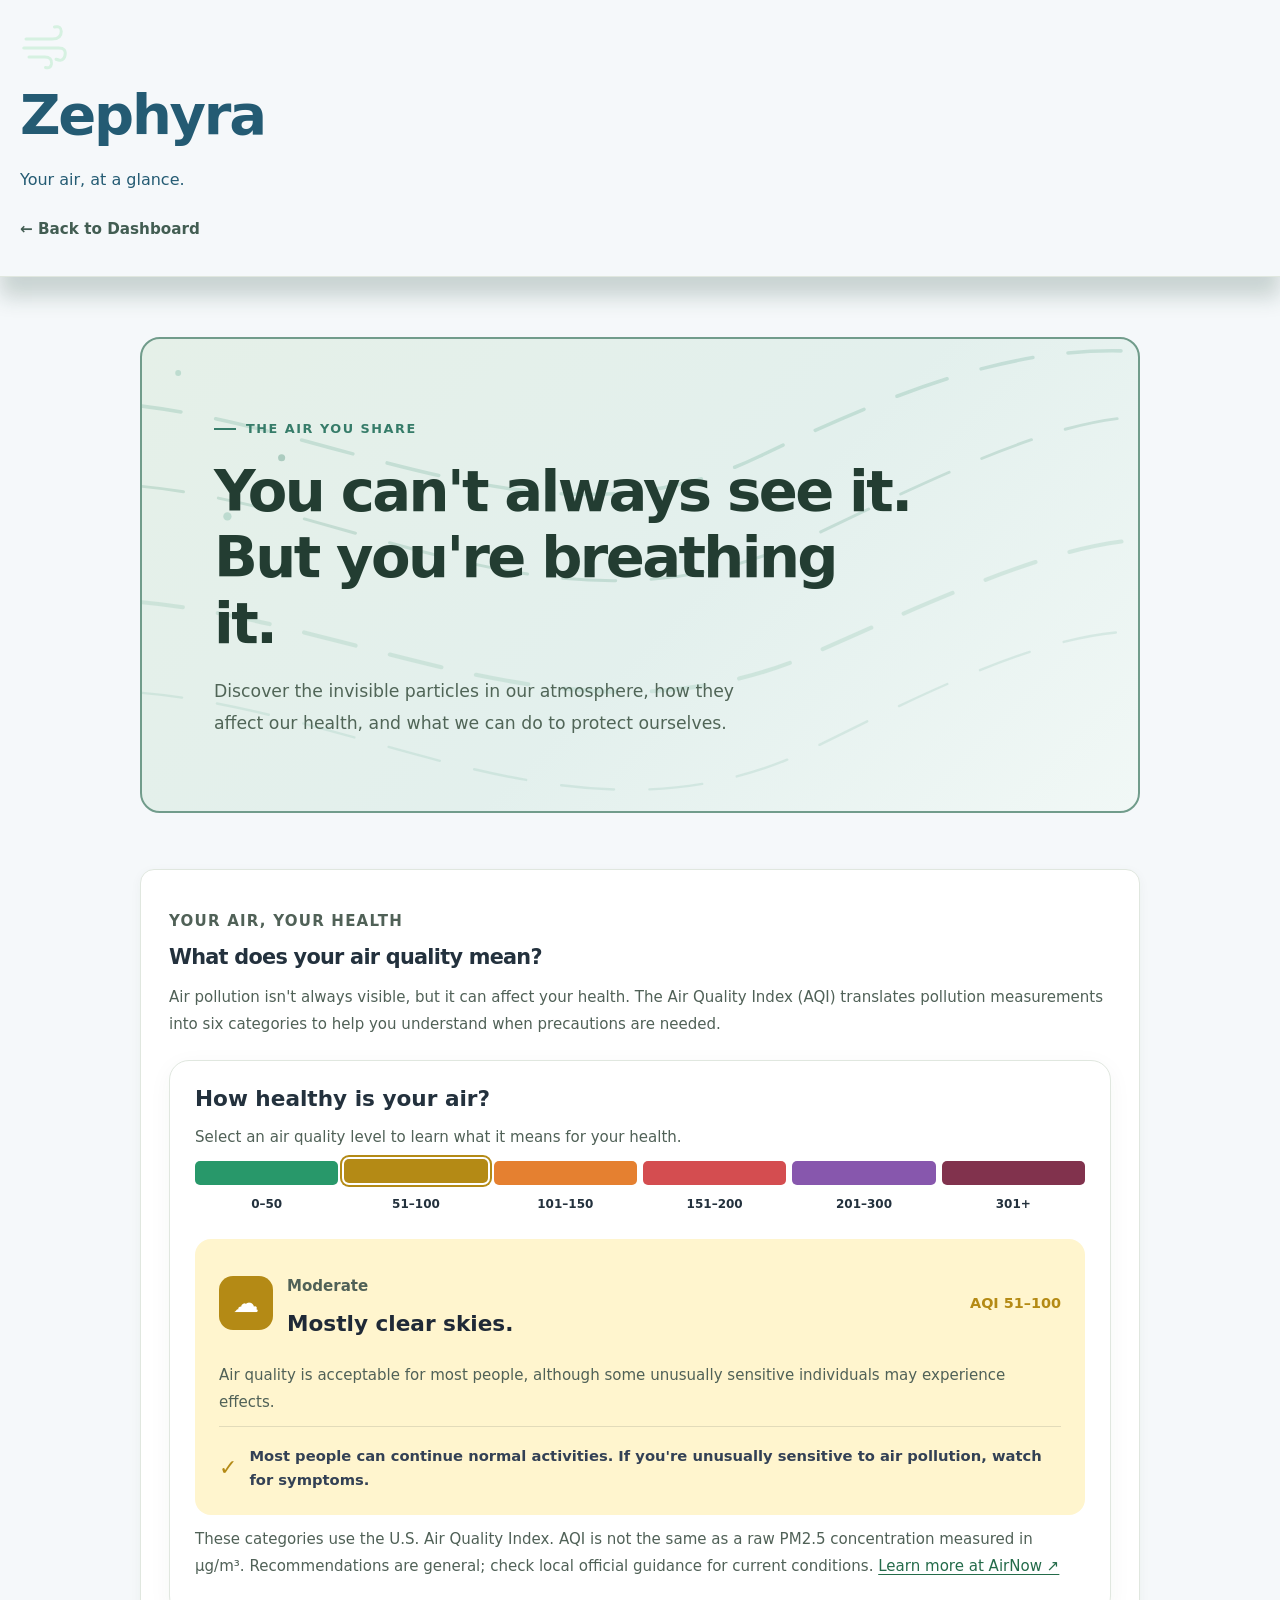
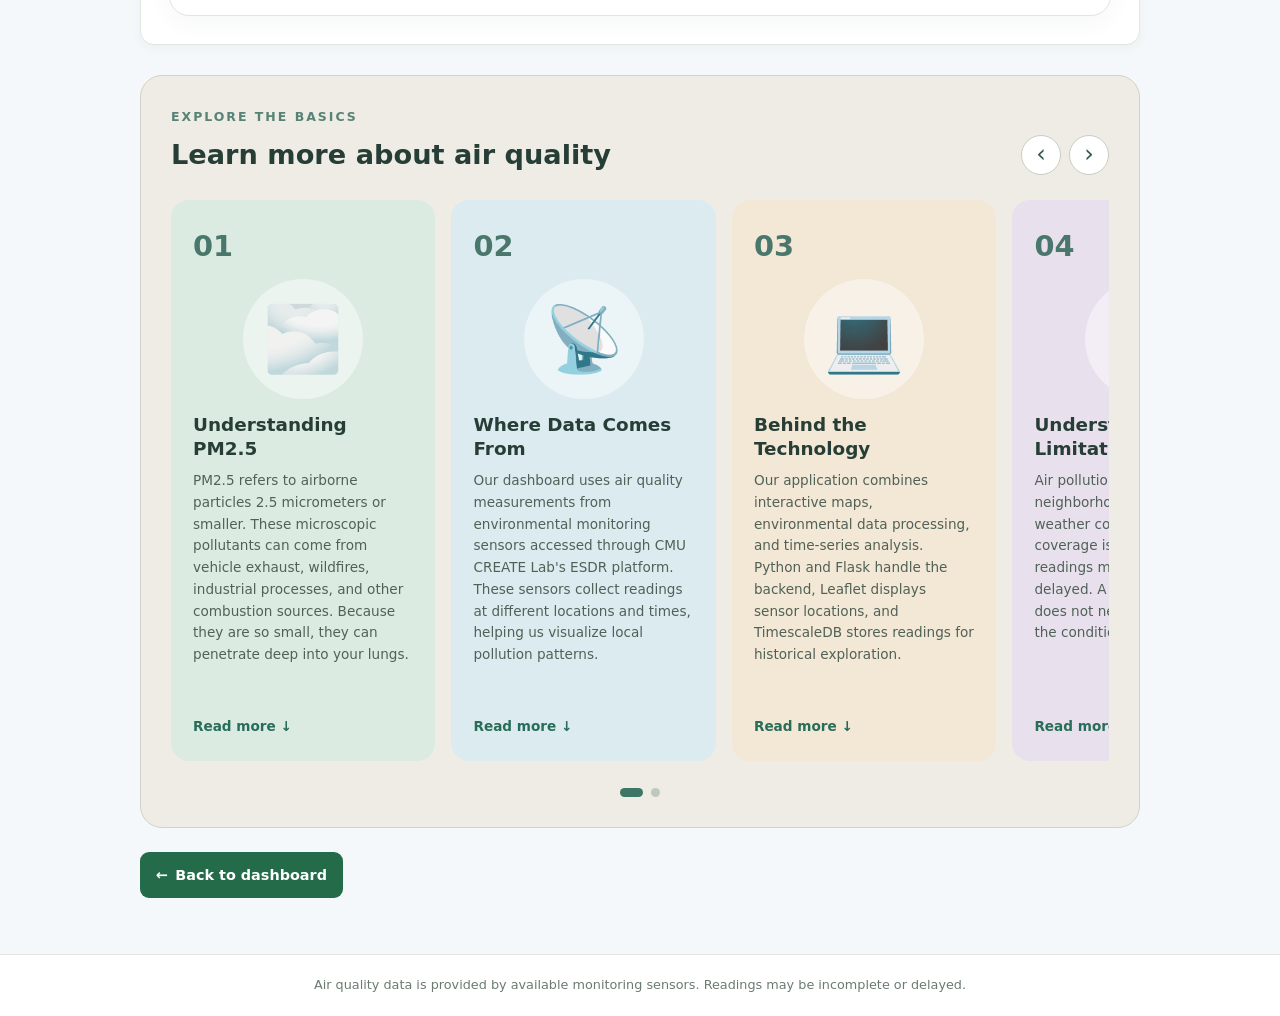
==== commit 9695222e: "Merge branch 'sayu' into anna" ====
--- a/about.html
+++ b/about.html
@@ -460,1298 +460,1322 @@
 </header>
 
     <main class="about-main">
-      
-
-<!-- ANIMATED ABOUT PAGE HERO -->
-
-<style>
-  /* Move the page content closer to the header */
-  .about-main {
-    padding-top: 0.75rem !important;
-  }
-
-  .air-hero {
-    position: relative;
-    overflow: hidden;
-    isolation: isolate;
-    min-height: 390px;
-    margin: 3rem 0 2rem;
-    padding: clamp(2.5rem, 6vw, 4.5rem);
-
-    background: linear-gradient(
-      135deg,
-      #e5f0e8 0%,
-      #e3f0ed 55%,
-      #f1f8f6 100%
-    );
-
-    border: 2px solid #719c8b;
-    border-radius: 20px;
-
-    display: flex;
-    align-items: center;
-  }
-
-  .air-hero-content {
-    position: relative;
-    z-index: 2;
-    max-width: 740px;
-    animation: heroFadeIn 0.9s ease-out both;
-  }
-
-  .air-hero-label {
-    display: inline-flex;
-    align-items: center;
-    gap: 10px;
-    margin-bottom: 20px;
-
-    color: #367c69;
-    font-size: 0.8rem;
-    font-weight: 750;
-    letter-spacing: 0.12em;
-    text-transform: uppercase;
-  }
-
-  .air-hero-label::before {
-    content: "";
-    width: 22px;
-    height: 2px;
-    background: #367c69;
-  }
-
-  .air-hero h1 {
-    color: #233d32;
-    font-size: clamp(2.2rem, 5vw, 3.6rem);
-    line-height: 1.14;
-    letter-spacing: -0.045em;
-    margin: 0 0 20px;
-    max-width: 700px;
-  }
-
-  .air-hero-description {
-    color: #506557;
-    font-size: 1.08rem;
-    line-height: 1.8;
-    max-width: 570px;
-    margin: 0;
-  }
-
-  /* Wind animation layer */
-  .air-hero-art {
-    position: absolute;
-    inset: 0;
-    width: 100%;
-    height: 100%;
-    z-index: 0;
-    pointer-events: none;
-  }
-
-  .wind-line {
-    fill: none;
-    stroke: #78b5a0;
-    stroke-width: 3;
-    stroke-linecap: round;
-    stroke-dasharray: 45 30;
-    opacity: 0.60;
-
-    animation: movingWind 9s linear infinite;
-  }
-
-  .wind-line.second {
-    stroke: #569981;
-    stroke-width: 2.5;
-    opacity: 0.45;
-    animation-duration: 13s;
-    animation-direction: reverse;
-  }
-
-  .wind-line.third {
-    stroke: #91c5b0;
-    stroke-width: 3.5;
-    opacity: 0.55;
-    animation-duration: 7s;
-  }
-
-  .wind-line.fourth {
-    stroke: #a2cdc0;
-    stroke-width: 2;
-    opacity: 0.6;
-    animation-duration: 17s;
-  }
-
-  /* Additional motion for the entire wind paths */
-  .wind-group {
-    animation: windDrift 7s ease-in-out infinite alternate;
-  }
-
-  .wind-group.lower {
-    animation-duration: 11s;
-    animation-delay: -3s;
-  }
-
-  .air-particle {
-    fill: #397f69;
-    opacity: 0.65;
-  }
-
-  .air-particle.light {
-    fill: #7cb9a5;
-    opacity: 0.75;
-  }
-
-  .air-particle.dark {
-    fill: #2c6e59;
-    opacity: 0.6;
-  }
-
-  /* Tiny particle pulsing effect */
-  .particle-pulse {
-    transform-box: fill-box;
-    transform-origin: center;
-    animation: particlePulse 3s ease-in-out infinite alternate;
-  }
-
-  .particle-pulse.slow {
-    animation-duration: 5s;
-  }
-
-  .particle-pulse.fast {
-    animation-duration: 2s;
-  }
-
-  @keyframes movingWind {
-    from {
-      stroke-dashoffset: 0;
-    }
-    to {
-      stroke-dashoffset: -300;
-    }
-  }
-
-  @keyframes windDrift {
-    from {
-      transform: translateX(-25px) translateY(-8px);
-    }
-    to {
-      transform: translateX(30px) translateY(12px);
-    }
-  }
-
-  @keyframes particlePulse {
-    from {
-      transform: scale(0.65);
-      opacity: 0.35;
-    }
-    to {
-      transform: scale(1.3);
-      opacity: 0.85;
-    }
-  }
-
-  @keyframes heroFadeIn {
-    from {
-      opacity: 0;
-      transform: translateY(16px);
-    }
-    to {
-      opacity: 1;
-      transform: translateY(0);
-    }
-  }
-
-  @media (max-width: 650px) {
-    .about-main {
-      padding-top: 0.5rem !important;
-    }
-
-    .air-hero {
-      min-height: 340px;
-      padding: 2rem 1.5rem;
-    }
-
-    .air-hero-description {
-      font-size: 0.96rem;
-    }
-
-    .air-hero-art {
-      opacity: 0.55;
-    }
-  }
-
-  @media (prefers-reduced-motion: reduce) {
-    .air-hero-content,
-    .wind-line,
-    .wind-group,
-    .particle-pulse {
-      animation: none !important;
-    }
-  }
-</style>
-
-<section class="air-hero" aria-labelledby="airHeroTitle">
-
-  <svg class="air-hero-art"
-       viewBox="0 0 1000 400"
-       preserveAspectRatio="xMidYMid slice"
-       aria-hidden="true">
-
-    <!-- MOVING WIND LINES -->
-
-    <g class="wind-group">
-
-      <path class="wind-line"
-        d="M -150 100
+      <!-- ANIMATED ABOUT PAGE HERO -->
+
+      <style>
+        /* Move the page content closer to the header */
+        .about-main {
+          padding-top: 0.75rem !important;
+        }
+
+        .air-hero {
+          position: relative;
+          overflow: hidden;
+          isolation: isolate;
+          min-height: 390px;
+          margin: 3rem 0 2rem;
+          padding: clamp(2.5rem, 6vw, 4.5rem);
+
+          background: linear-gradient(
+            135deg,
+            #e5f0e8 0%,
+            #e3f0ed 55%,
+            #f1f8f6 100%
+          );
+
+          border: 2px solid #719c8b;
+          border-radius: 20px;
+
+          display: flex;
+          align-items: center;
+        }
+
+        .air-hero-content {
+          position: relative;
+          z-index: 2;
+          max-width: 740px;
+          animation: heroFadeIn 0.9s ease-out both;
+        }
+
+        .air-hero-label {
+          display: inline-flex;
+          align-items: center;
+          gap: 10px;
+          margin-bottom: 20px;
+
+          color: #367c69;
+          font-size: 0.8rem;
+          font-weight: 750;
+          letter-spacing: 0.12em;
+          text-transform: uppercase;
+        }
+
+        .air-hero-label::before {
+          content: "";
+          width: 22px;
+          height: 2px;
+          background: #367c69;
+        }
+
+        .air-hero h1 {
+          color: #233d32;
+          font-size: clamp(2.2rem, 5vw, 3.6rem);
+          line-height: 1.14;
+          letter-spacing: -0.045em;
+          margin: 0 0 20px;
+          max-width: 700px;
+        }
+
+        .air-hero-description {
+          color: #506557;
+          font-size: 1.08rem;
+          line-height: 1.8;
+          max-width: 570px;
+          margin: 0;
+        }
+
+        /* Wind animation layer */
+        .air-hero-art {
+          opacity: 0.5;
+          position: absolute;
+          inset: 0;
+          width: 100%;
+          height: 100%;
+          z-index: 0;
+          pointer-events: none;
+        }
+
+        .wind-line {
+          fill: none;
+          stroke: #78b5a0;
+          stroke-width: 3;
+          stroke-linecap: round;
+          stroke-dasharray: 45 30;
+          opacity: 0.6;
+
+          animation: movingWind 9s linear infinite;
+        }
+
+        .wind-line.second {
+          stroke: #569981;
+          stroke-width: 2.5;
+          opacity: 0.45;
+          animation-duration: 13s;
+          animation-direction: reverse;
+        }
+
+        .wind-line.third {
+          stroke: #91c5b0;
+          stroke-width: 3.5;
+          opacity: 0.55;
+          animation-duration: 7s;
+        }
+
+        .wind-line.fourth {
+          stroke: #a2cdc0;
+          stroke-width: 2;
+          opacity: 0.6;
+          animation-duration: 17s;
+        }
+
+        /* Additional motion for the entire wind paths */
+        .wind-group {
+          animation: windDrift 7s ease-in-out infinite alternate;
+        }
+
+        .wind-group.lower {
+          animation-duration: 11s;
+          animation-delay: -3s;
+        }
+
+        .air-particle {
+          fill: #397f69;
+          opacity: 0.65;
+        }
+
+        .air-particle.light {
+          fill: #7cb9a5;
+          opacity: 0.75;
+        }
+
+        .air-particle.dark {
+          fill: #2c6e59;
+          opacity: 0.6;
+        }
+
+        /* Tiny particle pulsing effect */
+        .particle-pulse {
+          transform-box: fill-box;
+          transform-origin: center;
+          animation: particlePulse 3s ease-in-out infinite alternate;
+        }
+
+        .particle-pulse.slow {
+          animation-duration: 5s;
+        }
+
+        .particle-pulse.fast {
+          animation-duration: 2s;
+        }
+
+        @keyframes movingWind {
+          from {
+            stroke-dashoffset: 0;
+          }
+          to {
+            stroke-dashoffset: -300;
+          }
+        }
+
+        @keyframes windDrift {
+          from {
+            transform: translateX(-25px) translateY(-8px);
+          }
+          to {
+            transform: translateX(30px) translateY(12px);
+          }
+        }
+
+        @keyframes particlePulse {
+          from {
+            transform: scale(0.65);
+            opacity: 0.35;
+          }
+          to {
+            transform: scale(1.3);
+            opacity: 0.85;
+          }
+        }
+
+        @keyframes heroFadeIn {
+          from {
+            opacity: 0;
+            transform: translateY(16px);
+          }
+          to {
+            opacity: 1;
+            transform: translateY(0);
+          }
+        }
+
+        @media (max-width: 650px) {
+          .about-main {
+            padding-top: 0.5rem !important;
+          }
+
+          .air-hero {
+            min-height: 340px;
+            padding: 2rem 1.5rem;
+          }
+
+          .air-hero-description {
+            font-size: 0.96rem;
+          }
+
+          .air-hero-art {
+            opacity: 0.55;
+          }
+        }
+
+        @media (prefers-reduced-motion: reduce) {
+          .air-hero-content,
+          .wind-line,
+          .wind-group,
+          .particle-pulse {
+            animation: none !important;
+          }
+        }
+      </style>
+
+      <section class="air-hero" aria-labelledby="airHeroTitle">
+        <svg
+          class="air-hero-art"
+          viewBox="0 0 1000 400"
+          preserveAspectRatio="xMidYMid slice"
+          aria-hidden="true"
+        >
+          <!-- MOVING WIND LINES -->
+
+          <g class="wind-group">
+            <path
+              class="wind-line"
+              d="M -150 100
            C 100 -50, 350 220, 600 100
-           S 950 -20, 1200 100" />
-
-      <path class="wind-line second"
-        d="M -150 165
+           S 950 -20, 1200 100"
+            />
+
+            <path
+              class="wind-line second"
+              d="M -150 165
            C 150 20, 360 305, 650 165
-           S 950 40, 1200 165" />
-
-    </g>
-
-    <g class="wind-group lower">
-
-      <path class="wind-line third"
-        d="M -150 265
+           S 950 40, 1200 165"
+            />
+          </g>
+
+          <g class="wind-group lower">
+            <path
+              class="wind-line third"
+              d="M -150 265
            C 130 120, 370 390, 650 265
-           S 960 135, 1200 265" />
-
-      <path class="wind-line fourth"
-        d="M -150 345
+           S 960 135, 1200 265"
+            />
+
+            <path
+              class="wind-line fourth"
+              d="M -150 345
            C 140 190, 380 480, 650 345
-           S 950 220, 1200 345" />
-
-    </g>
-
-    <!-- FLOATING PARTICLES AT DIFFERENT SPEEDS -->
-
-    <!-- Particle 1: slow -->
-    <circle class="air-particle" r="5">
-      <animateMotion dur="19s"
-                     repeatCount="indefinite"
-                     path="M -40 80 C 250 10, 500 180, 1050 60"/>
-    </circle>
-
-    <!-- Particle 2: faster -->
-    <circle class="air-particle light" r="3.5">
-      <animateMotion dur="9s"
-                     repeatCount="indefinite"
-                     path="M -30 180 C 260 80, 700 270, 1050 155"/>
-    </circle>
-
-    <!-- Particle 3: medium -->
-    <circle class="air-particle dark" r="6">
-      <animateMotion dur="14s"
-                     repeatCount="indefinite"
-                     path="M -50 290 C 240 130, 650 390, 1050 260"/>
-    </circle>
-
-    <!-- Particle 4: very slow -->
-    <circle class="air-particle light" r="4">
-      <animateMotion dur="25s"
-                     repeatCount="indefinite"
-                     path="M -30 350 C 350 245, 650 470, 1050 330"/>
-    </circle>
-
-    <!-- Particle 5: fast -->
-    <circle class="air-particle" r="3">
-      <animateMotion dur="7s"
-                     repeatCount="indefinite"
-                     path="M -40 120 C 300 40, 650 230, 1050 115"/>
-    </circle>
-
-    <!-- Particle 6 -->
-    <circle class="air-particle dark" r="4.5">
-      <animateMotion dur="16s"
-                     repeatCount="indefinite"
-                     path="M -30 220 C 300 105, 680 345, 1050 200"/>
-    </circle>
-
-    <!-- Particle 7 -->
-    <circle class="air-particle light" r="2.5">
-      <animateMotion dur="11s"
-                     repeatCount="indefinite"
-                     path="M -40 55 C 270 -40, 710 140, 1050 45"/>
-    </circle>
-
-    <!-- Particle 8 -->
-    <circle class="air-particle" r="5">
-      <animateMotion dur="22s"
-                     repeatCount="indefinite"
-                     path="M -35 370 C 280 260, 740 440, 1050 355"/>
-    </circle>
-
-  </svg>
-
-  <!-- HERO CONTENT -->
-
-  <div class="air-hero-content">
-
-    <div class="air-hero-label">
-      THE AIR YOU SHARE
-    </div>
-
-    <h1 id="airHeroTitle">
-      You can't always see it.<br>
-      But you're breathing it.
-    </h1>
-
-    <p class="air-hero-description">
-      Discover the invisible particles in our atmosphere,
-      how they affect our health, and what we can do
-      to protect ourselves.
-    </p>
-
-  </div>
-
-</section>
-
-<!-- END ANIMATED HERO -->
-
-
-
-<!-- ============================= -->
-<!-- INTERACTIVE AIR QUALITY GUIDE -->
-<!-- ============================= -->
-
-<!-- #style n shiiii  -->
-<style>
-  .aqi-guide {
-    margin-top: 3.5rem;
-  }
-
-  .aqi-widget {
-    background: #ffffff;
-    border: 1px solid var(--border, #dce5ea);
-    border-radius: 20px;
-    padding: 25px;
-    margin-top: 22px;
-    box-shadow: 0 6px 24px rgba(30, 60, 50, 0.045);
-  }
-
-  .aqi-widget h3 {
-    margin: 0 0 6px;
-    font-size: 1.35rem;
-  }
-
-  .aqi-subtitle {
-    color: var(--muted, #5e6c77);
-    font-size: 0.92rem;
-    margin-bottom: 23px;
-  }
-
-  .aqi-bar {
-    display: grid;
-    grid-template-columns: repeat(6, minmax(0, 1fr));
-    gap: 6px;
-    margin-bottom: 24px;
-  }
-
-  .aqi-option {
-    cursor: pointer;
-    background: transparent;
-    border: none;
-    padding: 0;
-    font: inherit;
-    color: var(--text, #23313d);
-    min-width: 0;
-    text-align: center;
-  }
-
-  .aqi-color {
-    display: block;
-    height: 24px;
-    background: var(--level-color);
-    border-radius: 5px;
-    transition: transform 0.2s, box-shadow 0.2s;
-  }
-
-  .aqi-option:hover .aqi-color {
-    transform: translateY(-3px);
-  }
-
-  .aqi-option[aria-pressed="true"] .aqi-color {
-    box-shadow: 0 0 0 2px white, 0 0 0 4px var(--level-color);
-    transform: translateY(-2px);
-  }
-
-  .aqi-range {
-    display: block;
-    margin-top: 9px;
-    font-size: 0.75rem;
-    font-weight: 650;
-  }
-
-  .aqi-details {
-    background: #fde8e8;
-    border-radius: 16px;
-    padding: 24px;
-    transition: background-color 0.25s;
-  }
-
-  .aqi-details-header {
-    display: flex;
-    justify-content: space-between;
-    align-items: center;
-    gap: 15px;
-    margin-bottom: 18px;
-  }
-
-  .aqi-heading-group {
-    display: flex;
-    gap: 14px;
-    align-items: center;
-  }
-
-  .aqi-icon {
-    display: flex;
-    align-items: center;
-    justify-content: center;
-    width: 54px;
-    height: 54px;
-    flex-shrink: 0;
-    border-radius: 14px;
-    background: #d44d50;
-    color: white;
-    font-size: 26px;
-  }
-
-  .aqi-category {
-    font-size: 0.82rem;
-    font-weight: 600;
-    color: #475569;
-    margin: 0 0 3px;
-  }
-
-  .aqi-headline {
-    font-size: clamp(1.25rem, 3vw, 1.65rem);
-    font-weight: 750;
-    color: #1f2937;
-    line-height: 1.25;
-    margin: 0;
-  }
-
-  .aqi-number {
-    font-size: 0.9rem;
-    font-weight: 750;
-    color: #d44d50;
-    white-space: nowrap;
-  }
-
-  .aqi-description {
-    font-size: 0.95rem;
-    line-height: 1.7;
-    color: #334155;
-    margin-bottom: 18px;
-  }
-
-  .aqi-advice {
-    border-top: 1px solid rgba(60, 70, 75, 0.15);
-    padding-top: 17px;
-    display: flex;
-    gap: 12px;
-    align-items: flex-start;
-  }
-
-  .aqi-check {
-    color: #d44d50;
-    font-size: 22px;
-    font-weight: bold;
-    flex-shrink: 0;
-  }
-
-  .aqi-advice p {
-    margin: 0;
-    color: #334155;
-    line-height: 1.6;
-    font-size: 0.92rem;
-    font-weight: 550;
-  }
-
-  .aqi-footnote {
-    color: var(--muted, #5e6c77);
-    font-size: 0.79rem;
-    line-height: 1.6;
-    margin-top: 17px;
-  }
-
-  @media (max-width: 600px) {
-    .aqi-widget {
-      padding: 16px;
-    }
-
-    .aqi-bar {
-      gap: 4px;
-    }
-
-    .aqi-color {
-      height: 19px;
-    }
-
-    .aqi-range {
-      font-size: 0.62rem;
-    }
-
-    .aqi-details {
-      padding: 17px;
-    }
-
-    .aqi-details-header {
-      align-items: flex-start;
-    }
-
-    .aqi-icon {
-      width: 42px;
-      height: 42px;
-      font-size: 20px;
-    }
-
-    .aqi-number {
-      font-size: 0.72rem;
-    }
-  }
-</style>
-
-<section class="about-section aqi-guide" id="aqi-guide">
-
-  <p class="eyebrow">Your air, your health</p>
-  <h2>What does your air quality mean?</h2>
-
-  <p>
-    Air pollution isn't always visible, but it can affect
-    your health. The Air Quality Index (AQI) translates
-    pollution measurements into six categories to help
-    you understand when precautions are needed.
-  </p>
-
-  <div class="aqi-widget">
-
-    <h3>How healthy is your air?</h3>
-    <p class="aqi-subtitle">
-      Select an air quality level to learn what it
-      means for your health.
-    </p>
-
-    <!-- aqi scale with pretty colors! clickabe ofc -->
-    <div class="aqi-bar" role="group" aria-label="Air quality levels">
-
-      <button class="aqi-option"
+           S 950 220, 1200 345"
+            />
+          </g>
+
+          <!-- FLOATING PARTICLES AT DIFFERENT SPEEDS -->
+
+          <!-- Particle 1: slow -->
+          <circle class="air-particle" r="5">
+            <animateMotion
+              dur="19s"
+              repeatCount="indefinite"
+              path="M -40 80 C 250 10, 500 180, 1050 60"
+            />
+          </circle>
+
+          <!-- Particle 2: faster -->
+          <circle class="air-particle light" r="3.5">
+            <animateMotion
+              dur="9s"
+              repeatCount="indefinite"
+              path="M -30 180 C 260 80, 700 270, 1050 155"
+            />
+          </circle>
+
+          <!-- Particle 3: medium -->
+          <circle class="air-particle dark" r="6">
+            <animateMotion
+              dur="14s"
+              repeatCount="indefinite"
+              path="M -50 290 C 240 130, 650 390, 1050 260"
+            />
+          </circle>
+
+          <!-- Particle 4: very slow -->
+          <circle class="air-particle light" r="4">
+            <animateMotion
+              dur="25s"
+              repeatCount="indefinite"
+              path="M -30 350 C 350 245, 650 470, 1050 330"
+            />
+          </circle>
+
+          <!-- Particle 5: fast -->
+          <circle class="air-particle" r="3">
+            <animateMotion
+              dur="7s"
+              repeatCount="indefinite"
+              path="M -40 120 C 300 40, 650 230, 1050 115"
+            />
+          </circle>
+
+          <!-- Particle 6 -->
+          <circle class="air-particle dark" r="4.5">
+            <animateMotion
+              dur="16s"
+              repeatCount="indefinite"
+              path="M -30 220 C 300 105, 680 345, 1050 200"
+            />
+          </circle>
+
+          <!-- Particle 7 -->
+          <circle class="air-particle light" r="2.5">
+            <animateMotion
+              dur="11s"
+              repeatCount="indefinite"
+              path="M -40 55 C 270 -40, 710 140, 1050 45"
+            />
+          </circle>
+
+          <!-- Particle 8 -->
+          <circle class="air-particle" r="5">
+            <animateMotion
+              dur="22s"
+              repeatCount="indefinite"
+              path="M -35 370 C 280 260, 740 440, 1050 355"
+            />
+          </circle>
+        </svg>
+
+        <!-- HERO CONTENT -->
+
+        <div class="air-hero-content">
+          <div class="air-hero-label">THE AIR YOU SHARE</div>
+
+          <h1 id="airHeroTitle">
+            You can't always see it.<br />
+            But you're breathing it.
+          </h1>
+
+          <p class="air-hero-description">
+            Discover the invisible particles in our atmosphere, how they affect
+            our health, and what we can do to protect ourselves.
+          </p>
+        </div>
+      </section>
+
+      <!-- END ANIMATED HERO -->
+
+      <!-- ============================= -->
+      <!-- INTERACTIVE AIR QUALITY GUIDE -->
+      <!-- ============================= -->
+
+      <!-- #style n shiiii  -->
+      <style>
+        .aqi-guide {
+          margin-top: 3.5rem;
+        }
+
+        .aqi-widget {
+          background: #ffffff;
+          border: 1px solid var(--border, #dce5ea);
+          border-radius: 20px;
+          padding: 25px;
+          margin-top: 22px;
+          box-shadow: 0 6px 24px rgba(30, 60, 50, 0.045);
+        }
+
+        .aqi-widget h3 {
+          margin: 0 0 6px;
+          font-size: 1.35rem;
+        }
+
+        .aqi-subtitle {
+          color: var(--muted, #5e6c77);
+          font-size: 0.92rem;
+          margin-bottom: 23px;
+        }
+
+        .aqi-bar {
+          display: grid;
+          grid-template-columns: repeat(6, minmax(0, 1fr));
+          gap: 6px;
+          margin-bottom: 24px;
+        }
+
+        .aqi-option {
+          cursor: pointer;
+          background: transparent;
+          border: none;
+          padding: 0;
+          font: inherit;
+          color: var(--text, #23313d);
+          min-width: 0;
+          text-align: center;
+        }
+
+        .aqi-color {
+          display: block;
+          height: 24px;
+          background: var(--level-color);
+          border-radius: 5px;
+          transition:
+            transform 0.2s,
+            box-shadow 0.2s;
+        }
+
+        .aqi-option:hover .aqi-color {
+          transform: translateY(-3px);
+        }
+
+        .aqi-option[aria-pressed="true"] .aqi-color {
+          box-shadow:
+            0 0 0 2px white,
+            0 0 0 4px var(--level-color);
+          transform: translateY(-2px);
+        }
+
+        .aqi-range {
+          display: block;
+          margin-top: 9px;
+          font-size: 0.75rem;
+          font-weight: 650;
+        }
+
+        .aqi-details {
+          background: #fde8e8;
+          border-radius: 16px;
+          padding: 24px;
+          transition: background-color 0.25s;
+        }
+
+        .aqi-details-header {
+          display: flex;
+          justify-content: space-between;
+          align-items: center;
+          gap: 15px;
+          margin-bottom: 18px;
+        }
+
+        .aqi-heading-group {
+          display: flex;
+          gap: 14px;
+          align-items: center;
+        }
+
+        .aqi-icon {
+          display: flex;
+          align-items: center;
+          justify-content: center;
+          width: 54px;
+          height: 54px;
+          flex-shrink: 0;
+          border-radius: 14px;
+          background: #d44d50;
+          color: white;
+          font-size: 26px;
+        }
+
+        .aqi-category {
+          font-size: 0.82rem;
+          font-weight: 600;
+          color: #475569;
+          margin: 0 0 3px;
+        }
+
+        .aqi-headline {
+          font-size: clamp(1.25rem, 3vw, 1.65rem);
+          font-weight: 750;
+          color: #1f2937;
+          line-height: 1.25;
+          margin: 0;
+        }
+
+        .aqi-number {
+          font-size: 0.9rem;
+          font-weight: 750;
+          color: #d44d50;
+          white-space: nowrap;
+        }
+
+        .aqi-description {
+          font-size: 0.95rem;
+          line-height: 1.7;
+          color: #334155;
+          margin-bottom: 18px;
+        }
+
+        .aqi-advice {
+          border-top: 1px solid rgba(60, 70, 75, 0.15);
+          padding-top: 17px;
+          display: flex;
+          gap: 12px;
+          align-items: center;
+        }
+
+        .aqi-check {
+          color: #d44d50;
+          font-size: 22px;
+          font-weight: bold;
+          flex-shrink: 0;
+        }
+
+        .aqi-advice p {
+          margin: 0;
+          color: #334155;
+          line-height: 1.6;
+          font-size: 0.92rem;
+          font-weight: 550;
+        }
+
+        .aqi-footnote {
+          color: var(--muted, #5e6c77);
+          font-size: 0.79rem;
+          line-height: 1.6;
+          margin-top: 17px;
+        }
+
+        @media (max-width: 600px) {
+          .aqi-widget {
+            padding: 16px;
+          }
+
+          .aqi-bar {
+            gap: 4px;
+          }
+
+          .aqi-color {
+            height: 19px;
+          }
+
+          .aqi-range {
+            font-size: 0.62rem;
+          }
+
+          .aqi-details {
+            padding: 17px;
+          }
+
+          .aqi-details-header {
+            align-items: flex-start;
+          }
+
+          .aqi-icon {
+            width: 42px;
+            height: 42px;
+            font-size: 20px;
+          }
+
+          .aqi-number {
+            font-size: 0.72rem;
+          }
+        }
+      </style>
+
+      <section class="about-section aqi-guide" id="aqi-guide">
+        <p class="eyebrow">Your air, your health</p>
+        <h2>What does your air quality mean?</h2>
+
+        <p>
+          Air pollution isn't always visible, but it can affect your health. The
+          Air Quality Index (AQI) translates pollution measurements into six
+          categories to help you understand when precautions are needed.
+        </p>
+
+        <div class="aqi-widget">
+          <h3>How healthy is your air?</h3>
+          <p class="aqi-subtitle">
+            Select an air quality level to learn what it means for your health.
+          </p>
+
+          <!-- aqi scale with pretty colors! clickabe ofc -->
+          <div class="aqi-bar" role="group" aria-label="Air quality levels">
+            <button
+              class="aqi-option"
               style="--level-color: #28986a"
               data-level="0"
-              aria-pressed="false">
-        <span class="aqi-color"></span>
-        <span class="aqi-range">0–50</span>
-      </button>
-
-      <button class="aqi-option"
+              aria-pressed="false"
+            >
+              <span class="aqi-color"></span>
+              <span class="aqi-range">0–50</span>
+            </button>
+
+            <button
+              class="aqi-option"
               style="--level-color: #b48a15"
               data-level="1"
-              aria-pressed="false">
-        <span class="aqi-color"></span>
-        <span class="aqi-range">51–100</span>
-      </button>
-
-      <button class="aqi-option"
+              aria-pressed="false"
+            >
+              <span class="aqi-color"></span>
+              <span class="aqi-range">51–100</span>
+            </button>
+
+            <button
+              class="aqi-option"
               style="--level-color: #e58030"
               data-level="2"
-              aria-pressed="false">
-        <span class="aqi-color"></span>
-        <span class="aqi-range">101–150</span>
-      </button>
-
-      <button class="aqi-option"
+              aria-pressed="false"
+            >
+              <span class="aqi-color"></span>
+              <span class="aqi-range">101–150</span>
+            </button>
+
+            <button
+              class="aqi-option"
               style="--level-color: #d44d50"
               data-level="3"
-              aria-pressed="true">
-        <span class="aqi-color"></span>
-        <span class="aqi-range">151–200</span>
-      </button>
-
-      <button class="aqi-option"
+              aria-pressed="true"
+            >
+              <span class="aqi-color"></span>
+              <span class="aqi-range">151–200</span>
+            </button>
+
+            <button
+              class="aqi-option"
               style="--level-color: #8757ad"
               data-level="4"
-              aria-pressed="false">
-        <span class="aqi-color"></span>
-        <span class="aqi-range">201–300</span>
-      </button>
-
-      <button class="aqi-option"
+              aria-pressed="false"
+            >
+              <span class="aqi-color"></span>
+              <span class="aqi-range">201–300</span>
+            </button>
+
+            <button
+              class="aqi-option"
               style="--level-color: #81324d"
               data-level="5"
-              aria-pressed="false">
-        <span class="aqi-color"></span>
-        <span class="aqi-range">301+</span>
-      </button>
-
-    </div>
-
-    <!-- changing da card -->
-    <div class="aqi-details" id="aqiDetails"
-         aria-live="polite">
-
-      <div class="aqi-details-header">
-
-        <div class="aqi-heading-group">
-          <div class="aqi-icon" id="aqiIcon"
-               aria-hidden="true">
-            ⚠
+              aria-pressed="false"
+            >
+              <span class="aqi-color"></span>
+              <span class="aqi-range">301+</span>
+            </button>
           </div>
 
-          <div>
-            <p class="aqi-category" id="aqiCategory">
-              Unhealthy
+          <!-- changing da card -->
+          <div class="aqi-details" id="aqiDetails" aria-live="polite">
+            <div class="aqi-details-header">
+              <div class="aqi-heading-group">
+                <div class="aqi-icon" id="aqiIcon" aria-hidden="true">⚠</div>
+
+                <div>
+                  <p class="aqi-category" id="aqiCategory">Unhealthy</p>
+                  <h3 class="aqi-headline" id="aqiHeadline">
+                    Your lungs need a break.
+                  </h3>
+                </div>
+              </div>
+
+              <span class="aqi-number" id="aqiNumber"> AQI 151–200 </span>
+            </div>
+
+            <p class="aqi-description" id="aqiDescription">
+              Health effects become more likely for everyone, especially people
+              with heart or lung conditions.
             </p>
-            <h3 class="aqi-headline" id="aqiHeadline">
-              Your lungs need a break.
-            </h3>
+
+            <div class="aqi-advice">
+              <span class="aqi-check" id="aqiCheck" aria-hidden="true">✓</span>
+              <p id="aqiAdvice">
+                Reduce prolonged outdoor exertion. Sensitive groups should avoid
+                prolonged or strenuous outdoor activity.
+              </p>
+            </div>
+          </div>
+
+          <p class="aqi-footnote">
+            These categories use the U.S. Air Quality Index. AQI is not the same
+            as a raw PM2.5 concentration measured in µg/m³. Recommendations are
+            general; check local official guidance for current conditions.
+            <a
+              href="https://www.airnow.gov/aqi/aqi-basics/"
+              target="_blank"
+              rel="noopener noreferrer"
+            >
+              Learn more at AirNow ↗
+            </a>
+          </p>
+        </div>
+      </section>
+
+      <script>
+        // style and info abt air on the little card, taken from the US EPA AQI guide which is totes awesome btw
+        const aqiLevels = [
+          {
+            category: "Good",
+            range: "0–50",
+            headline: "Breathe easy.",
+            description:
+              "Air quality is satisfactory, and air pollution poses little or no risk.",
+            advice:
+              "Enjoy your usual outdoor activities. It's a great day for a walk, run, or picnic!",
+            color: "#28986a",
+            background: "#e5f5eb",
+            icon: "☀",
+          },
+          {
+            category: "Moderate",
+            range: "51–100",
+            headline: "Mostly clear skies.",
+            description:
+              "Air quality is acceptable for most people, although some unusually sensitive individuals may experience effects.",
+            advice:
+              "Most people can continue normal activities. If you're unusually sensitive to air pollution, watch for symptoms.",
+            color: "#b48a15",
+            background: "#fff5ce",
+            icon: "☁",
+          },
+          {
+            category: "Unhealthy for Sensitive Groups",
+            range: "101–150",
+            headline: "Take it a little easier.",
+            description:
+              "Sensitive groups, including children, older adults, and people with heart or lung conditions, face greater risks.",
+            advice:
+              "Sensitive groups should reduce prolonged or strenuous outdoor activity. Others can generally continue normal activities.",
+            color: "#e58030",
+            background: "#fff0df",
+            icon: "♡",
+          },
+          {
+            category: "Unhealthy",
+            range: "151–200",
+            headline: "Your lungs need a break.",
+            description:
+              "Health effects become more likely for everyone, especially people with heart or lung conditions.",
+            advice:
+              "Reduce prolonged outdoor exertion. Sensitive groups should avoid prolonged or strenuous outdoor activity.",
+            color: "#d44d50",
+            background: "#fde8e8",
+            icon: "⚠",
+          },
+          {
+            category: "Very Unhealthy",
+            range: "201–300",
+            headline: "Keep your exposure low.",
+            description:
+              "This level represents a health alert. The risk of health effects is increased for everyone.",
+            advice:
+              "Avoid strenuous outdoor activities and spend more time in cleaner indoor air. Consider using a HEPA air cleaner.",
+            color: "#8757ad",
+            background: "#f3e9fc",
+            icon: "⌂",
+          },
+          {
+            category: "Hazardous",
+            range: "301+",
+            headline: "The air is dangerous.",
+            description:
+              "Emergency-level pollution conditions can affect everyone, including healthy individuals.",
+            advice:
+              "Avoid outdoor physical activity and stay in filtered indoor air. For heavy particle pollution, if you must go outside, a properly fitted N95 respirator can help reduce exposure.",
+            color: "#81324d",
+            background: "#f8e6ec",
+            icon: "!",
+          },
+        ];
+
+        // updates when color clicked
+        const aqiButtons = document.querySelectorAll(".aqi-option");
+
+        function selectAqiLevel(index) {
+          const level = aqiLevels[index];
+
+          document.getElementById("aqiCategory").textContent = level.category;
+
+          document.getElementById("aqiNumber").textContent =
+            "AQI " + level.range;
+
+          document.getElementById("aqiHeadline").textContent = level.headline;
+
+          document.getElementById("aqiDescription").textContent =
+            level.description;
+
+          document.getElementById("aqiAdvice").textContent = level.advice;
+
+          document.getElementById("aqiIcon").textContent = level.icon;
+
+          document.getElementById("aqiDetails").style.backgroundColor =
+            level.background;
+
+          document.getElementById("aqiIcon").style.backgroundColor =
+            level.color;
+
+          document.getElementById("aqiNumber").style.color = level.color;
+
+          document.getElementById("aqiCheck").style.color = level.color;
+
+          aqiButtons.forEach((button, buttonIndex) => {
+            button.setAttribute("aria-pressed", String(buttonIndex === index));
+          });
+        }
+
+        aqiButtons.forEach((button) => {
+          button.addEventListener("click", () => {
+            selectAqiLevel(Number(button.dataset.level));
+          });
+        });
+
+        //we can set our default to anything its just set to 1 aka safe for now
+        selectAqiLevel(1);
+      </script>
+
+      <!-- END OF INTERACTIVE AIR QUALITY GUIDE -->
+
+      <!--info carousel w pretty colors, mayb add cuter icons rn ts is emojis -->
+
+      <style>
+        .learn-carousel {
+          margin-top: 30px;
+          padding: 30px;
+          background: #eeece5;
+          border: 1px solid #d4d2c8;
+          border-radius: 22px;
+        }
+
+        .learn-header {
+          display: flex;
+          justify-content: space-between;
+          align-items: center;
+          gap: 15px;
+          margin-bottom: 20px;
+        }
+
+        .learn-carousel h2 {
+          margin: 0;
+          color: #263e36;
+          font-size: 1.7rem;
+        }
+
+        .learn-label {
+          color: #568376;
+          font-size: 0.78rem;
+          font-weight: 700;
+          letter-spacing: 2px;
+          margin-bottom: 8px;
+        }
+
+        .learn-arrows {
+          display: flex;
+          gap: 8px;
+        }
+
+        .learn-arrows button {
+          width: 40px;
+          height: 40px;
+          padding: 0;
+          display: flex;
+          align-items: center;
+          justify-content: center;
+
+          border-radius: 50%;
+          border: 1px solid #c7cec5;
+          background: white;
+          color: #315d50;
+          font-size: 24px;
+          line-height: 1;
+          cursor: pointer;
+        }
+
+        #learnPrev,
+        #learnNext {
+          padding-bottom: 3px;
+        }
+
+        .learn-arrows button:hover {
+          background: #315d50;
+          color: white;
+        }
+
+        .learn-track {
+          display: flex;
+          gap: 16px;
+          overflow-x: auto;
+          scroll-snap-type: x mandatory;
+          scroll-behavior: smooth;
+          scrollbar-width: none;
+          padding: 5px 2px 12px;
+        }
+
+        .learn-track::-webkit-scrollbar {
+          display: none;
+        }
+
+        .learn-card {
+          flex: 0 0 calc((100% - 48px) / 3.35);
+          scroll-snap-align: start;
+          border-radius: 18px;
+          padding: 22px;
+          min-height: 335px;
+          display: flex;
+          flex-direction: column;
+          color: #263e36;
+        }
+
+        .learn-card:nth-child(1) {
+          background: #dcebe1;
+        }
+        .learn-card:nth-child(2) {
+          background: #dcebf0;
+        }
+        .learn-card:nth-child(3) {
+          background: #f3e7d5;
+        }
+        .learn-card:nth-child(4) {
+          background: #e9e0ed;
+        }
+        .learn-card:nth-child(5) {
+          background: #f3e4e1;
+        }
+        .learn-card:nth-child(6) {
+          background: #e3ebdd;
+        }
+
+        .learn-number {
+          font-size: 1.8rem;
+          font-weight: 750;
+          color: #4a776c;
+        }
+
+        .learn-illustration {
+          align-self: center;
+          display: flex;
+          align-items: center;
+          justify-content: center;
+          width: 120px;
+          height: 120px;
+          margin: 8px 0 14px;
+          border-radius: 50%;
+          background: rgba(255, 255, 255, 0.42);
+          font-size: 64px;
+        }
+
+        .learn-card h3 {
+          margin: 0 0 9px;
+          font-size: 1.15rem;
+          color: #263e36;
+          line-height: 1.3;
+        }
+
+        .learn-card p {
+          font-size: 0.85rem;
+          line-height: 1.6;
+          color: #506157;
+          margin: 0 0 15px;
+        }
+
+        .learn-card a {
+          margin-top: auto;
+          color: #276d59;
+          font-size: 0.85rem;
+          font-weight: 700;
+          text-decoration: none;
+        }
+
+        .learn-card a:hover {
+          text-decoration: underline;
+        }
+
+        .learn-dots {
+          display: flex;
+          justify-content: center;
+          gap: 8px;
+          margin-top: 15px;
+        }
+
+        .learn-dot {
+          width: 9px;
+          height: 9px;
+          padding: 0;
+          border-radius: 50%;
+          border: none;
+          background: #bec8bf;
+          cursor: pointer;
+        }
+
+        .learn-dot.active {
+          background: #3e7565;
+          width: 23px;
+          border-radius: 8px;
+        }
+
+        @media (max-width: 750px) {
+          .learn-carousel {
+            padding: 20px;
+          }
+          .learn-card {
+            flex-basis: 65%;
+          }
+          .learn-carousel h2 {
+            font-size: 1.3rem;
+          }
+          .learn-illustration {
+            width: 100px;
+            height: 100px;
+            font-size: 54px;
+          }
+        }
+
+        @media (prefers-reduced-motion: reduce) {
+          .learn-track {
+            scroll-behavior: auto;
+          }
+        }
+
+        /* read more */
+        .learn-more {
+          margin-top: auto;
+          padding: 0;
+          background: none;
+          border: none;
+          color: #276d59;
+          font: inherit;
+          font-size: 0.85rem;
+          font-weight: 700;
+          text-align: left;
+          cursor: pointer;
+        }
+
+        .learn-more:hover {
+          text-decoration: underline;
+        }
+
+        /* Expanded information panel */
+        .learn-expanded {
+          position: relative;
+          margin-top: 22px;
+          padding: 27px;
+          background: #ffffff;
+          border: 1px solid #c7d6cd;
+          border-radius: 18px;
+          color: #435c50;
+          line-height: 1.75;
+          animation: learnAppear 0.3s ease;
+        }
+
+        .learn-expanded[hidden] {
+          display: none;
+        }
+
+        .learn-expanded h3 {
+          margin: 0 40px 15px 0;
+          font-size: 1.4rem;
+          color: #263e36;
+        }
+
+        .learn-expanded p {
+          margin-bottom: 12px;
+        }
+
+        .learn-expanded ul {
+          padding-left: 22px;
+        }
+
+        .learn-expanded li {
+          margin-bottom: 9px;
+        }
+
+        .learn-close {
+          position: absolute;
+          top: 15px;
+          right: 17px;
+          border: none;
+          background: #edf3ee;
+          color: #315d50;
+          border-radius: 50%;
+          width: 34px;
+          height: 34px;
+          font-size: 23px;
+          cursor: pointer;
+        }
+
+        @keyframes learnAppear {
+          from {
+            opacity: 0;
+            transform: translateY(8px);
+          }
+          to {
+            opacity: 1;
+            transform: translateY(0);
+          }
+        }
+
+        @media (prefers-reduced-motion: reduce) {
+          .learn-expanded {
+            animation: none;
+          }
+        }
+        /* Make PM2.5 popup boxes more compact */
+        .learn-expanded .about-note {
+          padding: 12px;
+        }
+
+        .learn-expanded .about-grid {
+          gap: 10px;
+        }
+
+        .learn-expanded .about-note h3 {
+          margin-bottom: 5px;
+        }
+
+        .learn-expanded .about-note p {
+          margin-bottom: 0px;
+        }
+      </style>
+
+      <section class="learn-carousel" aria-label="Explore air quality topics">
+        <p class="learn-label">EXPLORE THE BASICS</p>
+
+        <div class="learn-header">
+          <h2>Learn more about air quality</h2>
+
+          <div class="learn-arrows">
+            <button type="button" id="learnPrev" aria-label="Previous slide">
+              ‹
+            </button>
+            <button type="button" id="learnNext" aria-label="Next slide">
+              ›
+            </button>
           </div>
         </div>
 
-        <span class="aqi-number" id="aqiNumber">
-          AQI 151–200
-        </span>
-
-      </div>
-
-      <p class="aqi-description" id="aqiDescription">
-        Health effects become more likely for everyone,
-        especially people with heart or lung conditions.
-      </p>
-
-      <div class="aqi-advice">
-        <span class="aqi-check" id="aqiCheck"
-              aria-hidden="true">✓</span>
-        <p id="aqiAdvice">
-          Reduce prolonged outdoor exertion. Sensitive groups
-          should avoid prolonged or strenuous outdoor activity.
-        </p>
-      </div>
-
-    </div>
-
-    <p class="aqi-footnote">
-      These categories use the U.S. Air Quality Index.
-      AQI is not the same as a raw PM2.5 concentration
-      measured in µg/m³. Recommendations are general;
-      check local official guidance for current conditions.
-      <a href="https://www.airnow.gov/aqi/aqi-basics/"
-         target="_blank" rel="noopener noreferrer">
-        Learn more at AirNow ↗
-      </a>
-    </p>
-
-  </div>
-</section>
-
-<script>
-  // style and info abt air on the little card, taken from the US EPA AQI guide which is totes awesome btw
-  const aqiLevels = [
-    {
-      category: "Good",
-      range: "0–50",
-      headline: "Breathe easy.",
-      description:
-        "Air quality is satisfactory, and air pollution poses little or no risk.",
-      advice:
-        "Enjoy your usual outdoor activities. It's a great day for a walk, run, or picnic!",
-      color: "#28986a",
-      background: "#e5f5eb",
-      icon: "☀"
-    },
-    {
-      category: "Moderate",
-      range: "51–100",
-      headline: "Mostly clear skies.",
-      description:
-        "Air quality is acceptable for most people, although some unusually sensitive individuals may experience effects.",
-      advice:
-        "Most people can continue normal activities. If you're unusually sensitive to air pollution, watch for symptoms.",
-      color: "#b48a15",
-      background: "#fff5ce",
-      icon: "☁"
-    },
-    {
-      category: "Unhealthy for Sensitive Groups",
-      range: "101–150",
-      headline: "Take it a little easier.",
-      description:
-        "Sensitive groups, including children, older adults, and people with heart or lung conditions, face greater risks.",
-      advice:
-        "Sensitive groups should reduce prolonged or strenuous outdoor activity. Others can generally continue normal activities.",
-      color: "#e58030",
-      background: "#fff0df",
-      icon: "♡"
-    },
-    {
-      category: "Unhealthy",
-      range: "151–200",
-      headline: "Your lungs need a break.",
-      description:
-        "Health effects become more likely for everyone, especially people with heart or lung conditions.",
-      advice:
-        "Reduce prolonged outdoor exertion. Sensitive groups should avoid prolonged or strenuous outdoor activity.",
-      color: "#d44d50",
-      background: "#fde8e8",
-      icon: "⚠"
-    },
-    {
-      category: "Very Unhealthy",
-      range: "201–300",
-      headline: "Keep your exposure low.",
-      description:
-        "This level represents a health alert. The risk of health effects is increased for everyone.",
-      advice:
-        "Avoid strenuous outdoor activities and spend more time in cleaner indoor air. Consider using a HEPA air cleaner.",
-      color: "#8757ad",
-      background: "#f3e9fc",
-      icon: "⌂"
-    },
-    {
-      category: "Hazardous",
-      range: "301+",
-      headline: "The air is dangerous.",
-      description:
-        "Emergency-level pollution conditions can affect everyone, including healthy individuals.",
-      advice:
-        "Avoid outdoor physical activity and stay in filtered indoor air. For heavy particle pollution, if you must go outside, a properly fitted N95 respirator can help reduce exposure.",
-      color: "#81324d",
-      background: "#f8e6ec",
-      icon: "!"
-    }
-  ];
-
-  // updates when color clicked
-  const aqiButtons =
-    document.querySelectorAll(".aqi-option");
-
-  function selectAqiLevel(index) {
-    const level = aqiLevels[index];
-
-    document.getElementById("aqiCategory").textContent =
-      level.category;
-
-    document.getElementById("aqiNumber").textContent =
-      "AQI " + level.range;
-
-    document.getElementById("aqiHeadline").textContent =
-      level.headline;
-
-    document.getElementById("aqiDescription").textContent =
-      level.description;
-
-    document.getElementById("aqiAdvice").textContent =
-      level.advice;
-
-    document.getElementById("aqiIcon").textContent =
-      level.icon;
-
-    document.getElementById("aqiDetails").style.backgroundColor =
-      level.background;
-
-    document.getElementById("aqiIcon").style.backgroundColor =
-      level.color;
-
-    document.getElementById("aqiNumber").style.color =
-      level.color;
-
-    document.getElementById("aqiCheck").style.color =
-      level.color;
-
-    aqiButtons.forEach((button, buttonIndex) => {
-      button.setAttribute(
-        "aria-pressed",
-        String(buttonIndex === index)
-      );
-    });
-  }
-
-  aqiButtons.forEach(button => {
-    button.addEventListener("click", () => {
-      selectAqiLevel(Number(button.dataset.level));
-    });
-  });
-
-  //we can set our default to anything its just set to 1 aka safe for now
-  selectAqiLevel(1);
-</script>
-
-<!-- END OF INTERACTIVE AIR QUALITY GUIDE -->
-
-      
-
-
-
-<!--info carousel w pretty colors, mayb add cuter icons rn ts is emojis -->
-
-<style>
-  .learn-carousel {
-    margin-top: 30px;
-    padding: 30px;
-    background: #eeece5;
-    border: 1px solid #d4d2c8;
-    border-radius: 22px;
-  }
-
-  .learn-header {
-    display: flex;
-    justify-content: space-between;
-    align-items: center;
-    gap: 15px;
-    margin-bottom: 20px;
-  }
-
-  .learn-carousel h2 {
-    margin: 0;
-    color: #263e36;
-    font-size: 1.7rem;
-  }
-
-  .learn-label {
-    color: #568376;
-    font-size: 0.78rem;
-    font-weight: 700;
-    letter-spacing: 2px;
-    margin-bottom: 8px;
-  }
-
-  .learn-arrows {
-    display: flex;
-    gap: 8px;
-  }
-
-  .learn-arrows button {
-    width: 40px;
-    height: 40px;
-    border-radius: 50%;
-    border: 1px solid #c7cec5;
-    background: white;
-    color: #315d50;
-    font-size: 24px;
-    cursor: pointer;
-  }
-
-  .learn-arrows button:hover {
-    background: #315d50;
-    color: white;
-  }
-
-  .learn-track {
-    display: flex;
-    gap: 16px;
-    overflow-x: auto;
-    scroll-snap-type: x mandatory;
-    scroll-behavior: smooth;
-    scrollbar-width: none;
-    padding: 5px 2px 12px;
-  }
-
-  .learn-track::-webkit-scrollbar {
-    display: none;
-  }
-
-  .learn-card {
-    flex: 0 0 calc((100% - 48px) / 3.35);
-    scroll-snap-align: start;
-    border-radius: 18px;
-    padding: 22px;
-    min-height: 335px;
-    display: flex;
-    flex-direction: column;
-    color: #263e36;
-  }
-
-  .learn-card:nth-child(1) { background: #dcebe1; }
-  .learn-card:nth-child(2) { background: #dcebf0; }
-  .learn-card:nth-child(3) { background: #f3e7d5; }
-  .learn-card:nth-child(4) { background: #e9e0ed; }
-  .learn-card:nth-child(5) { background: #f3e4e1; }
-  .learn-card:nth-child(6) { background: #e3ebdd; }
-
-  .learn-number {
-    font-size: 1.8rem;
-    font-weight: 750;
-    color: #4a776c;
-  }
-
-  .learn-illustration {
-    align-self: center;
-    display: flex;
-    align-items: center;
-    justify-content: center;
-    width: 120px;
-    height: 120px;
-    margin: 8px 0 14px;
-    border-radius: 50%;
-    background: rgba(255,255,255,0.42);
-    font-size: 64px;
-  }
-
-  .learn-card h3 {
-    margin: 0 0 9px;
-    font-size: 1.15rem;
-    color: #263e36;
-    line-height: 1.3;
-  }
-
-  .learn-card p {
-    font-size: 0.85rem;
-    line-height: 1.6;
-    color: #506157;
-    margin: 0 0 15px;
-  }
-
-  .learn-card a {
-    margin-top: auto;
-    color: #276d59;
-    font-size: 0.85rem;
-    font-weight: 700;
-    text-decoration: none;
-  }
-
-  .learn-card a:hover {
-    text-decoration: underline;
-  }
-
-  .learn-dots {
-    display: flex;
-    justify-content: center;
-    gap: 8px;
-    margin-top: 15px;
-  }
-
-  .learn-dot {
-    width: 9px;
-    height: 9px;
-    padding: 0;
-    border-radius: 50%;
-    border: none;
-    background: #bec8bf;
-    cursor: pointer;
-  }
-
-  .learn-dot.active {
-    background: #3e7565;
-    width: 23px;
-    border-radius: 8px;
-  }
-
-  @media (max-width: 750px) {
-    .learn-carousel { padding: 20px; }
-    .learn-card { flex-basis: 65%; }
-    .learn-carousel h2 { font-size: 1.3rem; }
-    .learn-illustration {
-      width: 100px;
-      height: 100px;
-      font-size: 54px;
-    }
-  }
-
-  @media (prefers-reduced-motion: reduce) {
-    .learn-track { scroll-behavior: auto; }
-  }
-  
-/* read more */
-.learn-more {
-  margin-top: auto;
-  padding: 0;
-  background: none;
-  border: none;
-  color: #276d59;
-  font: inherit;
-  font-size: 0.85rem;
-  font-weight: 700;
-  text-align: left;
-  cursor: pointer;
-}
-
-.learn-more:hover {
-  text-decoration: underline;
-}
-
-/* Expanded information panel */
-.learn-expanded {
-  position: relative;
-  margin-top: 22px;
-  padding: 27px;
-  background: #ffffff;
-  border: 1px solid #c7d6cd;
-  border-radius: 18px;
-  color: #435c50;
-  line-height: 1.75;
-  animation: learnAppear 0.3s ease;
-}
-
-.learn-expanded[hidden] {
-  display: none;
-}
-
-.learn-expanded h3 {
-  margin: 0 40px 15px 0;
-  font-size: 1.4rem;
-  color: #263e36;
-}
-
-.learn-expanded p {
-  margin-bottom: 12px;
-}
-
-.learn-expanded ul {
-  padding-left: 22px;
-}
-
-.learn-expanded li {
-  margin-bottom: 9px;
-}
-
-.learn-close {
-  position: absolute;
-  top: 15px;
-  right: 17px;
-  border: none;
-  background: #edf3ee;
-  color: #315d50;
-  border-radius: 50%;
-  width: 34px;
-  height: 34px;
-  font-size: 23px;
-  cursor: pointer;
-}
-
-@keyframes learnAppear {
-  from {
-    opacity: 0;
-    transform: translateY(8px);
-  }
-  to {
-    opacity: 1;
-    transform: translateY(0);
-  }
-}
-
-@media (prefers-reduced-motion: reduce) {
-  .learn-expanded {
-    animation: none;
-  }
-}
-/* Make PM2.5 popup boxes more compact */
-.learn-expanded .about-note {
-    padding: 12px;
-}
-
-.learn-expanded .about-grid {
-    gap: 10px;
-}
-
-.learn-expanded .about-note h3 {
-    margin-bottom: 5px;
-}
-
-.learn-expanded .about-note p {
-    margin-bottom: 0px;
-}
-
-</style>
-
-<section class="learn-carousel" aria-label="Explore air quality topics">
-
-  <p class="learn-label">EXPLORE THE BASICS</p>
-
-  <div class="learn-header">
-    <h2>Learn more about air quality</h2>
-
-    <div class="learn-arrows">
-      <button type="button" id="learnPrev"
-              aria-label="Previous slide">‹</button>
-      <button type="button" id="learnNext"
-              aria-label="Next slide">›</button>
-    </div>
-  </div>
-
-  
-<div class="learn-track" id="learnTrack">
-
-  <article class="learn-card">
-    <span class="learn-number">01</span>
-    <div class="learn-illustration" aria-hidden="true">🌫️</div>
-    <h3>Understanding PM2.5</h3>
-    <p>
-      PM2.5 refers to airborne particles 2.5 micrometers
-      or smaller. These microscopic pollutants can come
-      from vehicle exhaust, wildfires, industrial processes,
-      and other combustion sources. Because they are so
-      small, they can penetrate deep into your lungs.
-    </p>
-    <button class="learn-more" data-topic="pm25">
-      Read more ↓
-    </button>
-  </article>
-
-  <article class="learn-card">
-    <span class="learn-number">02</span>
-    <div class="learn-illustration" aria-hidden="true">📡</div>
-    <h3>Where Data Comes From</h3>
-    <p>
-      Our dashboard uses air quality measurements from
-      environmental monitoring sensors accessed through
-      CMU CREATE Lab's ESDR platform. These sensors
-      collect readings at different locations and times,
-      helping us visualize local pollution patterns.
-    </p>
-    <button class="learn-more" data-topic="data">
-      Read more ↓
-    </button>
-  </article>
-
-  <article class="learn-card">
-    <span class="learn-number">03</span>
-    <div class="learn-illustration" aria-hidden="true">💻</div>
-    <h3>Behind the Technology</h3>
-    <p>
-      Our application combines interactive maps,
-      environmental data processing, and time-series
-      analysis. Python and Flask handle the backend,
-      Leaflet displays sensor locations, and TimescaleDB
-      stores readings for historical exploration.
-    </p>
-    <button class="learn-more" data-topic="tech">
-      Read more ↓
-    </button>
-  </article>
-
-  <article class="learn-card">
-    <span class="learn-number">04</span>
-    <div class="learn-illustration" aria-hidden="true">🔍</div>
-    <h3>Understanding Limitations</h3>
-    <p>
-      Air pollution varies across neighborhoods, times,
-      and weather conditions. Sensor coverage is uneven,
-      and readings may be missing or delayed. A single
-      measurement does not necessarily represent the
-      conditions of an entire city.
-    </p>
-    <button class="learn-more" data-topic="limits">
-      Read more ↓
-    </button>
-  </article>
-
-  <article class="learn-card">
-    <span class="learn-number">05</span>
-    <div class="learn-illustration" aria-hidden="true">🛡️</div>
-    <h3>Using Data Responsibly</h3>
-    <p>
-      Air quality measurements are useful for identifying
-      pollution trends and planning activities. However,
-      readings should be interpreted alongside official
-      advisories, particularly during wildfires and
-      severe pollution events.
-    </p>
-    <a href="https://www.airnow.gov/"
-       target="_blank" rel="noopener noreferrer">
-      Visit AirNow ↗
-    </a>
-  </article>
-
-  <article class="learn-card">
-    <span class="learn-number">06</span>
-    <div class="learn-illustration" aria-hidden="true">🌎</div>
-    <h3>Explore Further</h3>
-    <p>
-      Air pollution affects communities around the world.
-      Explore how exposure contributes to environmental
-      health challenges, learn about international air
-      quality guidelines, and discover ways to reduce
-      exposure.
-    </p>
-
-    <p>
-    <a href="https://leafletjs.com/"
-       target="_blank" rel="noopener noreferrer">
-      Leaflet ↗ 
-    </a>
-    — Open-source interactive maps, markers, and map controls.
-  </p>
-    <a href="https://www.who.int/health-topics/air-pollution"
-       target="_blank" rel="noopener noreferrer">
-      Explore WHO ↗
-    </a>
-    
-    
-  </article>
-
-</div>
-
-
-  <div class="learn-dots" id="learnDots"
-       aria-label="Carousel navigation"></div>
-       
-<!-- info card that expands on click -->
-<div class="learn-expanded" id="learnExpanded" hidden>
-  <button class="learn-close" id="learnClose"
-          aria-label="Close information">×</button>
-  <div id="learnExpandedContent"></div>
-</div>
-
-
-</section>
-
-<script>
-  const learnTrack = document.getElementById("learnTrack");
-  const learnCards = [...learnTrack.children];
-  const learnDots = document.getElementById("learnDots");
-
-  function cardStep() {
-    return learnCards[1].offsetLeft - learnCards[0].offsetLeft;
-  }
-
-  function currentSlide() {
-    return Math.round(learnTrack.scrollLeft / cardStep());
-  }
-
-  function goToSlide(index) {
-    learnTrack.scrollTo({
-      left: index * cardStep(),
-      behavior: "smooth"
-    });
-  }
-
-  function updateDots() {
-  learnDots.innerHTML = "";
-
-  for (let i = 0; i < 2; i++) {
-    const dot = document.createElement("button");
-
-    dot.className = "learn-dot" +
-      ((learnTrack.scrollLeft >= learnTrack.scrollWidth - learnTrack.clientWidth - 10 ? 1 : 0) === i
-        ? " active" : "");
-
-    dot.setAttribute("aria-label", "Go to page " + (i + 1));
-
-    dot.onclick = () => goToSlide(i * 3);
-
-    learnDots.appendChild(dot);
-  }
-}
-
-document.getElementById("learnPrev").onclick = () => {
-  goToSlide(0);
-};
-
-document.getElementById("learnNext").onclick = () => {
-  goToSlide(3);
-};
-
-  learnTrack.addEventListener("scroll", updateDots);
-  window.addEventListener("resize", updateDots);
-  updateDots();
-  
-const learnInfo = {
-  
-
-pm25: {
-  title: "Understanding PM2.5",
-  text: `
+        <div class="learn-track" id="learnTrack">
+          <article class="learn-card">
+            <span class="learn-number">01</span>
+            <div class="learn-illustration" aria-hidden="true">🌫️</div>
+            <h3>Understanding PM2.5</h3>
+            <p>
+              PM2.5 refers to airborne particles 2.5 micrometers or smaller.
+              These microscopic pollutants can come from vehicle exhaust,
+              wildfires, industrial processes, and other combustion sources.
+              Because they are so small, they can penetrate deep into your
+              lungs.
+            </p>
+            <button class="learn-more" data-topic="pm25">Read more ↓</button>
+          </article>
+
+          <article class="learn-card">
+            <span class="learn-number">02</span>
+            <div class="learn-illustration" aria-hidden="true">📡</div>
+            <h3>Where Data Comes From</h3>
+            <p>
+              Our dashboard uses air quality measurements from environmental
+              monitoring sensors accessed through CMU CREATE Lab's ESDR
+              platform. These sensors collect readings at different locations
+              and times, helping us visualize local pollution patterns.
+            </p>
+            <button class="learn-more" data-topic="data">Read more ↓</button>
+          </article>
+
+          <article class="learn-card">
+            <span class="learn-number">03</span>
+            <div class="learn-illustration" aria-hidden="true">💻</div>
+            <h3>Behind the Technology</h3>
+            <p>
+              Our application combines interactive maps, environmental data
+              processing, and time-series analysis. Python and Flask handle the
+              backend, Leaflet displays sensor locations, and TimescaleDB stores
+              readings for historical exploration.
+            </p>
+            <button class="learn-more" data-topic="tech">Read more ↓</button>
+          </article>
+
+          <article class="learn-card">
+            <span class="learn-number">04</span>
+            <div class="learn-illustration" aria-hidden="true">🔍</div>
+            <h3>Understanding Limitations</h3>
+            <p>
+              Air pollution varies across neighborhoods, times, and weather
+              conditions. Sensor coverage is uneven, and readings may be missing
+              or delayed. A single measurement does not necessarily represent
+              the conditions of an entire city.
+            </p>
+            <button class="learn-more" data-topic="limits">Read more ↓</button>
+          </article>
+
+          <article class="learn-card">
+            <span class="learn-number">05</span>
+            <div class="learn-illustration" aria-hidden="true">🛡️</div>
+            <h3>Using Data Responsibly</h3>
+            <p>
+              Air quality measurements are useful for identifying pollution
+              trends and planning activities. However, readings should be
+              interpreted alongside official advisories, particularly during
+              wildfires and severe pollution events.
+            </p>
+            <a
+              href="https://www.airnow.gov/"
+              target="_blank"
+              rel="noopener noreferrer"
+            >
+              Visit AirNow ↗
+            </a>
+          </article>
+
+          <article class="learn-card">
+            <span class="learn-number">06</span>
+            <div class="learn-illustration" aria-hidden="true">🌎</div>
+            <h3>Explore Further</h3>
+            <p>
+              Air pollution affects communities around the world. Explore how
+              exposure contributes to environmental health challenges, learn
+              about international air quality guidelines, and discover ways to
+              reduce exposure.
+            </p>
+
+            <p>
+              <a
+                href="https://leafletjs.com/"
+                target="_blank"
+                rel="noopener noreferrer"
+              >
+                Leaflet ↗
+              </a>
+              — Open-source interactive maps, markers, and map controls.
+            </p>
+            <a
+              href="https://www.who.int/health-topics/air-pollution"
+              target="_blank"
+              rel="noopener noreferrer"
+            >
+              Explore WHO ↗
+            </a>
+          </article>
+        </div>
+
+        <div
+          class="learn-dots"
+          id="learnDots"
+          aria-label="Carousel navigation"
+        ></div>
+
+        <!-- info card that expands on click -->
+        <div class="learn-expanded" id="learnExpanded" hidden>
+          <button
+            class="learn-close"
+            id="learnClose"
+            aria-label="Close information"
+          >
+            ×
+          </button>
+          <div id="learnExpandedContent"></div>
+        </div>
+      </section>
+
+      <script>
+        const learnTrack = document.getElementById("learnTrack");
+        const learnCards = [...learnTrack.children];
+        const learnDots = document.getElementById("learnDots");
+
+        function cardStep() {
+          return learnCards[1].offsetLeft - learnCards[0].offsetLeft;
+        }
+
+        function currentSlide() {
+          return Math.round(learnTrack.scrollLeft / cardStep());
+        }
+
+        function goToSlide(index) {
+          learnTrack.scrollTo({
+            left: index * cardStep(),
+            behavior: "smooth",
+          });
+        }
+
+        function updateDots() {
+          learnDots.innerHTML = "";
+
+          for (let i = 0; i < 2; i++) {
+            const dot = document.createElement("button");
+
+            dot.className =
+              "learn-dot" +
+              ((learnTrack.scrollLeft >=
+              learnTrack.scrollWidth - learnTrack.clientWidth - 10
+                ? 1
+                : 0) === i
+                ? " active"
+                : "");
+
+            dot.setAttribute("aria-label", "Go to page " + (i + 1));
+
+            dot.onclick = () => goToSlide(i * 3);
+
+            learnDots.appendChild(dot);
+          }
+        }
+
+        document.getElementById("learnPrev").onclick = () => {
+          goToSlide(0);
+        };
+
+        document.getElementById("learnNext").onclick = () => {
+          goToSlide(3);
+        };
+
+        learnTrack.addEventListener("scroll", updateDots);
+        window.addEventListener("resize", updateDots);
+        updateDots();
+
+        const learnInfo = {
+          pm25: {
+            title: "Understanding PM2.5",
+            text: `
     <p>
       PM2.5 refers to fine particulate matter with a diameter of 2.5
       micrometers or smaller. These particles can come from sources such as
@@ -1792,15 +1816,12 @@
             U.S. Environmental Protection Agency </a
           >.
         </p>
-  `
-},
-
-
-
-
-  data: {
-    title: "Where Our Data Comes From",
-    text: `
+  `,
+          },
+
+          data: {
+            title: "Where Our Data Comes From",
+            text: `
       <p><strong>Environmental Sensor Data Repository</strong></p>
       <p>Our project retrieves sensor information and
       particulate matter measurements through ESDR,
@@ -1818,12 +1839,12 @@
 
       <p>Not every sensor reports continuously, and coverage
       differs between locations.</p>
-    `
-  },
-
-  tech: {
-    title: "Behind the Technology",
-    text: `
+    `,
+          },
+
+          tech: {
+            title: "Behind the Technology",
+            text: `
       <p>Our dashboard combines several technologies:</p>
       <ul>
         <li><strong>HTML, CSS, JavaScript:</strong>
@@ -1841,12 +1862,12 @@
       <p>Continuous aggregates organize measurements
       into hourly and daily summaries, making
       historical data easier to query.</p>
-    `
-  },
-
-  limits: {
-    title: "Understanding Limitations",
-    text: `
+    `,
+          },
+
+          limits: {
+            title: "Understanding Limitations",
+            text: `
       <p>Environmental data is useful, but understanding
       its limitations is essential.</p>
 
@@ -1869,52 +1890,47 @@
       <p>Use the dashboard to explore trends rather
       than assuming a single reading describes
       everyone's personal exposure.</p>
-    `
-  }
-};
-
-const expandedPanel =
-  document.getElementById("learnExpanded");
-
-const expandedContent =
-  document.getElementById("learnExpandedContent");
-
-let openTopic = null;
-
-document.querySelectorAll(".learn-more").forEach(button => {
-  button.addEventListener("click", () => {
-    const topic = button.dataset.topic;
-
-    // Cclicking same button will close the panel
-    if (openTopic === topic) {
-      expandedPanel.hidden = true;
-      openTopic = null;
-      return;
-    }
-
-    const info = learnInfo[topic];
-
-    expandedContent.innerHTML =
-      `<h3>${info.title}</h3>${info.text}`;
-
-    expandedPanel.hidden = false;
-    openTopic = topic;
-  });
-});
-
-document.getElementById("learnClose").onclick = () => {
-  expandedPanel.hidden = true;
-  openTopic = null;
-};
-
-</script>
-
-<!-- END INFORMATION CAROUSEL -->
-
-
-    <a class="about-back" href="/">
+    `,
+          },
+        };
+
+        const expandedPanel = document.getElementById("learnExpanded");
+
+        const expandedContent = document.getElementById("learnExpandedContent");
+
+        let openTopic = null;
+
+        document.querySelectorAll(".learn-more").forEach((button) => {
+          button.addEventListener("click", () => {
+            const topic = button.dataset.topic;
+
+            // Cclicking same button will close the panel
+            if (openTopic === topic) {
+              expandedPanel.hidden = true;
+              openTopic = null;
+              return;
+            }
+
+            const info = learnInfo[topic];
+
+            expandedContent.innerHTML = `<h3>${info.title}</h3>${info.text}`;
+
+            expandedPanel.hidden = false;
+            openTopic = topic;
+          });
+        });
+
+        document.getElementById("learnClose").onclick = () => {
+          expandedPanel.hidden = true;
+          openTopic = null;
+        };
+      </script>
+
+      <!-- END INFORMATION CAROUSEL -->
+
+      <a class="about-back" href="/">
         <span aria-hidden="true">←</span> Back to dashboard
-    </a>
+      </a>
     </main>
 
     <footer>
--- a/css/styles.css
+++ b/css/styles.css
@@ -1,3 +1,4 @@
+
 /* =========================
    Base and typography
    ========================= */
@@ -45,49 +46,74 @@
     outline-offset: 3px;
 }
 
+/* =========================
+   Zephora site header
+   ========================= */
 header {
     padding: 1.5rem max(1.25rem, calc((100% - 1440px) / 2));
     box-shadow: 0 20px 20px rgba(25, 65, 50, 0.2);
     border-bottom: 1px solid var(--border);
 }
 
-.header-content {
-    display: grid;
-    grid-template-columns: 1fr 2fr 1fr;
+.site-header {
+    padding: 1rem max(1.25rem, calc((100% - 1440px) / 2));
+    background: var(--surface);
+    border-bottom: 1px solid var(--border);
+    display: flex;
     align-items: center;
+    justify-content: space-between;
+    gap: 1.5rem;
+}
+
+.site-header .header-content {
+    display: flex;
+    align-items: center;
+    justify-content: space-between;
+    gap: 1.5rem;
     max-width: 1440px;
     margin: 0 auto;
 }
 
-.brand {
+.site-brand {
+    color: var(--green-dark);
+    font-size: 1.65rem;
+    font-weight: 800;
+    letter-spacing: -0.055em;
+    text-decoration: none;
+}
+
+.site-nav {
     display: flex;
     align-items: center;
-    gap: 0.85rem;
-}
-
-.brand-icon {
-    display: grid;
-    place-items: center;
-    width: 44px;
-    height: 44px;
-    border-radius: 12px;
-    background: var(--green-light);
+    gap: 1.5rem;
+}
+
+.site-nav a {
+    padding: 0.45rem 0;
+    color: #425d52;
+    font-size: 0.95rem;
+    font-weight: 600;
+    text-decoration: none;
+    border-bottom: 2px solid transparent;
+    transition: color 0.2s ease, border-color 0.2s ease;
+}
+
+.site-nav a:hover,
+.site-nav a[aria-current="page"] {
     color: var(--green);
-    font-size: 1.6rem;
-    font-weight: 700;
-}
-
-h1 {
-    margin: 0;
-    font-size: 1.55rem;
-    letter-spacing: -0.04em;
-}
-
-.brand p {
-    margin: 0.2rem 0 0;
-    color: var(--text-muted);
-    font-size: 0.9rem;
-}
+    border-bottom-color: var(--green);
+}
+
+.site-nav a:focus-visible,
+.site-brand:focus-visible {
+    outline: 2px solid var(--green);
+    outline-offset: 4px;
+    border-radius: 2px;
+}
+
+/* =========================
+   Main layout and headings
+   ========================= */
 
 main {
     width: 100%;
@@ -126,7 +152,7 @@
     display: grid;
     grid-template-columns: repeat(3, minmax(0, 1fr));
     gap: 1.15rem;
-    align-items: stretch;
+    align-items: start;
 }
 
 .favorite-card {
@@ -153,9 +179,6 @@
     overflow-wrap: anywhere;
 }
 
-/* Map and chart are stacked to give each visualization
-   the full available width of its city card. */
-
 .favorite-content {
     display: grid;
     grid-template-columns: minmax(0, 1fr);
@@ -166,17 +189,17 @@
 
 .favorite-map,
 .favorite-chart {
+    position: relative;
     display: block;
-    position: relative;
     width: 100%;
     min-width: 0;
     height: 210px;
     overflow: hidden;
     border-radius: 9px;
+}
+
+.favorite-map {
     background: #f0f4f0;
-}
-
-.favorite-map {
     border: 1px solid #e5ebe5;
 }
 
@@ -214,6 +237,211 @@
 
 .favorite-actions button:hover {
     background: var(--green-light);
+}
+
+.history-tooltip {
+    position: absolute;
+    z-index: 10;
+    width: max-content;
+    max-width: 190px;
+    padding: 0.7rem 0.85rem;
+    color: #20352a;
+    background: rgba(255, 255, 255, 0.97);
+    border: 1px solid #d5e2d6;
+    border-radius: 9px;
+    box-shadow: 0 4px 14px rgba(29, 59, 39, 0.14);
+    font-size: 0.78rem;
+    line-height: 1.65;
+    white-space: pre-line;
+    pointer-events: none;
+}
+
+/* =========================
+   Email alerts
+   ========================= */
+
+.favorite-alerts {
+    background: #fbfcfa;
+    border-top: 1px solid #edf0eb;
+}
+
+.favorite-alerts > summary {
+    display: flex;
+    align-items: center;
+    gap: 0.75rem;
+    padding: 0.85rem 0.95rem;
+    cursor: pointer;
+    list-style: none;
+    transition: background 150ms ease;
+}
+
+.favorite-alerts > summary::-webkit-details-marker {
+    display: none;
+}
+
+.favorite-alerts > summary:hover {
+    background: var(--green-light);
+}
+
+.favorite-alerts > summary:focus-visible {
+    outline: 2px solid var(--green);
+    outline-offset: -2px;
+}
+
+.favorite-alerts .alerts-icon {
+    display: grid;
+    place-items: center;
+    flex-shrink: 0;
+    width: 36px;
+    height: 36px;
+    border-radius: 10px;
+    background: #eef1ee;
+    color: var(--text-muted);
+    font-size: 1.05rem;
+    filter: grayscale(1);
+}
+
+.favorite-alerts.is-on .alerts-icon {
+    background: var(--green-light);
+    filter: none;
+}
+
+.favorite-alerts .alerts-summary {
+    display: grid;
+    flex: 1;
+    gap: 0.15rem;
+    min-width: 0;
+}
+
+.favorite-alerts .alerts-summary strong {
+    color: var(--green-dark);
+    font-size: 0.9rem;
+}
+
+.favorite-alerts .alerts-subtitle {
+    color: var(--text-muted);
+    font-size: 0.78rem;
+    line-height: 1.4;
+    overflow-wrap: anywhere;
+}
+
+.favorite-alerts.is-on .alerts-subtitle {
+    color: var(--green);
+    font-weight: 600;
+}
+
+.favorite-alerts .alerts-toggle {
+    display: grid;
+    place-items: center;
+    flex-shrink: 0;
+    width: 26px;
+    height: 26px;
+    border-radius: 50%;
+    background: var(--green-light);
+    color: var(--green);
+    font-size: 1.2rem;
+    line-height: 1;
+    transition: transform 200ms ease;
+}
+
+.favorite-alerts[open] .alerts-toggle {
+    transform: rotate(45deg);
+}
+
+.favorite-alerts .alerts-content {
+    padding: 0.25rem 0.95rem 1.1rem;
+}
+
+.favorite-alerts .alerts-description {
+    margin: 0 0 1rem;
+    color: var(--text-muted);
+    font-size: 0.82rem;
+    line-height: 1.6;
+}
+
+.favorite-alerts .alert-form {
+    display: grid;
+    gap: 0.9rem;
+}
+
+.favorite-alerts .alert-field {
+    display: grid;
+    gap: 0.35rem;
+    min-width: 0;
+}
+
+.favorite-alerts .alert-field label {
+    color: #20352a;
+    font-size: 0.82rem;
+    font-weight: 650;
+}
+
+.favorite-alerts .alert-field input,
+.favorite-alerts .alert-field select {
+    width: 100%;
+    min-width: 0;
+    min-height: 42px;
+    padding: 0.6rem 0.75rem;
+    color: #20352a;
+    background: #fff;
+    border: 1px solid #cbd8ce;
+    border-radius: 9px;
+    font-size: 0.88rem;
+}
+
+.favorite-alerts .alert-field input::placeholder {
+    color: #93a197;
+}
+
+.favorite-alerts .alert-field input:focus,
+.favorite-alerts .alert-field select:focus {
+    outline: none;
+    border-color: var(--green);
+    box-shadow: 0 0 0 3px rgba(36, 107, 74, 0.15);
+}
+
+.favorite-alerts .field-help {
+    margin: 0;
+    color: var(--text-muted);
+    font-size: 0.78rem;
+    line-height: 1.55;
+}
+
+.favorite-alerts .alert-submit {
+    width: 100%;
+    min-height: 44px;
+    padding: 0.7rem 1rem;
+    color: #fff;
+    background: var(--green);
+    border: 0;
+    border-radius: 9px;
+    font-weight: 650;
+    transition: background 150ms ease;
+}
+
+.favorite-alerts .alert-submit:hover:not(:disabled) {
+    background: var(--green-dark);
+}
+
+.favorite-alerts .alert-submit:disabled {
+    opacity: 0.6;
+    cursor: wait;
+}
+
+.favorite-alerts .alert-status {
+    margin: 0;
+    color: #b42318;
+    font-size: 0.82rem;
+    line-height: 1.5;
+    overflow-wrap: anywhere;
+}
+
+.favorite-alerts .alert-status:empty {
+    display: none;
+}
+
+.favorite-alerts .alert-status.success {
+    color: var(--green);
 }
 
 /* =========================
@@ -394,7 +622,9 @@
     line-height: 1.5;
 }
 
-/* Leaflet controls and popups */
+/* =========================
+   Leaflet controls and popups
+   ========================= */
 
 .leaflet-container {
     font-family: inherit;
@@ -454,7 +684,9 @@
     fill: #64756b;
 }
 
-/* Legend */
+/* =========================
+   Map legend
+   ========================= */
 
 .legend {
     padding: 0.7rem 0.85rem;
@@ -492,8 +724,8 @@
 }
 
 footer p {
+    max-width: 720px;
     margin: 0 auto;
-    max-width: 720px;
 }
 
 /* =========================
@@ -519,8 +751,26 @@
 }
 
 @media (max-width: 650px) {
-    header {
+    .site-header {
         padding: 1rem;
+    }
+
+    .site-header .header-content {
+        align-items: flex-start;
+        flex-direction: column;
+        gap: 0.85rem;
+    }
+
+    .site-brand {
+        font-size: 1.4rem;
+    }
+
+    .site-nav {
+        gap: 1.25rem;
+    }
+
+    .site-nav a {
+        font-size: 0.875rem;
     }
 
     main {
@@ -565,61 +815,9 @@
     }
 }
 
-@media (prefers-reduced-motion: reduce) {
-    *,
-    *::before,
-    *::after {
-        scroll-behavior: auto !important;
-        transition-duration: 0.01ms !important;
-    }
-}
-
-
-/* Header navigation */
-
-header .header-content {
-    display: flex;
-    align-items: center;
-    justify-content: space-between;
-    gap: 1.5rem;
-}
-
-.brand-home {
-    display: inline-flex;
-    text-decoration: none;
-}
-
-.site-nav {
-    display: flex;
-    align-items: center;
-    gap: 0.5rem;
-}
-
-.site-nav > a,
-.nav-menu > summary {
-    display: inline-flex;
-    align-items: center;
-    gap: 0.4rem;
-    padding: 0.65rem 0.85rem;
-    color: #405548;
-    text-decoration: none;
-    font-size: 0.9rem;
-    font-weight: 600;
-    border-radius: 8px;
-    cursor: pointer;
-    list-style: none;
-}
-
-.nav-menu > summary::-webkit-details-marker {
-    display: none;
-}
-
-.site-nav > a:hover,
-.nav-menu > summary:hover,
-.site-nav > a[aria-current="page"] {
-    color: #246b4a;
-    background: #e8f1e9;
-}
+/* =========================
+   Navigation dropdown
+   ========================= */
 
 .nav-menu {
     position: relative;
@@ -633,7 +831,7 @@
     width: 230px;
     padding: 0.4rem;
     background: #fff;
-    border: 1px solid #e0e7df;
+    border: 1px solid var(--border);
     border-radius: 10px;
     box-shadow: 0 8px 24px rgba(25, 52, 34, 0.12);
 }
@@ -648,375 +846,26 @@
 }
 
 .nav-dropdown a:hover {
-    color: #246b4a;
-    background: #e8f1e9;
+    color: var(--green);
+    background: var(--green-light);
 }
 
 @media (max-width: 500px) {
-    header .header-content {
-        align-items: flex-start;
-        flex-direction: column;
-        gap: 1rem;
-    }
-
-    .site-nav {
-        width: 100%;
-    }
-
     .nav-dropdown {
         right: auto;
         left: 0;
     }
 }
 
-/* Collapsible email alerts inside each favorite city card */
-.favorite-alerts {
-    border-top: 1px solid #edf0eb;
-    background: #fbfcfa;
-}
-
-.favorite-alerts > summary {
-    display: flex;
-    align-items: center;
-    gap: 0.75rem;
-    padding: 0.85rem 0.95rem;
-    cursor: pointer;
-    list-style: none;
-    transition: background 150ms ease;
-}
-
-.favorite-alerts > summary::-webkit-details-marker { display: none; }
-.favorite-alerts > summary:hover { background: var(--green-light); }
-.favorite-alerts > summary:focus-visible { outline: 2px solid var(--green); outline-offset: -2px; }
-
-.favorite-alerts .alerts-icon {
-    display: grid;
-    place-items: center;
-    flex-shrink: 0;
-    width: 36px;
-    height: 36px;
-    border-radius: 10px;
-    background: #eef1ee;
-    color: var(--text-muted);
-    font-size: 1.05rem;
-    filter: grayscale(1);
-}
-
-.favorite-alerts.is-on .alerts-icon {
-    background: var(--green-light);
-    filter: none;
-}
-
-.favorite-alerts .alerts-summary {
-    display: grid;
-    gap: 0.15rem;
-    flex: 1;
-    min-width: 0;
-}
-
-.favorite-alerts .alerts-summary strong {
-    color: var(--green-dark);
-    font-size: 0.9rem;
-}
-
-.favorite-alerts .alerts-subtitle {
-    color: var(--text-muted);
-    font-size: 0.78rem;
-    line-height: 1.4;
-    overflow-wrap: anywhere;
-}
-
-.favorite-alerts.is-on .alerts-subtitle {
-    color: var(--green);
-    font-weight: 600;
-}
-
-.favorite-alerts .alerts-toggle {
-    display: grid;
-    place-items: center;
-    flex-shrink: 0;
-    width: 26px;
-    height: 26px;
-    border-radius: 50%;
-    background: var(--green-light);
-    color: var(--green);
-    font-size: 1.2rem;
-    line-height: 1;
-    transition: transform 200ms ease;
-}
-
-.favorite-alerts[open] .alerts-toggle { transform: rotate(45deg); }
-
-.favorite-alerts .alerts-content {
-    padding: 0.25rem 0.95rem 1.1rem;
-}
-
-.favorite-alerts .alerts-description {
-    margin: 0 0 1rem;
-    color: var(--text-muted);
-    font-size: 0.82rem;
-    line-height: 1.6;
-}
-
-.favorite-alerts .alert-form { display: grid; gap: 0.9rem; }
-.favorite-alerts .alert-field { display: grid; gap: 0.35rem; min-width: 0; }
-
-.favorite-alerts .alert-field label {
-    color: #20352a;
-    font-size: 0.82rem;
-    font-weight: 650;
-}
-
-.favorite-alerts .alert-field input,
-.favorite-alerts .alert-field select {
-    width: 100%;
-    min-width: 0;
-    min-height: 42px;
-    padding: 0.6rem 0.75rem;
-    color: #20352a;
-    background: #fff;
-    border: 1px solid #cbd8ce;
-    border-radius: 9px;
-    font-size: 0.88rem;
-}
-
-.favorite-alerts .alert-field input::placeholder { color: #93a197; }
-
-.favorite-alerts .alert-field input:focus,
-.favorite-alerts .alert-field select:focus {
-    outline: none;
-    border-color: var(--green);
-    box-shadow: 0 0 0 3px rgba(36, 107, 74, 0.15);
-}
-
-.favorite-alerts .field-help {
-    margin: 0;
-    color: var(--text-muted);
-    font-size: 0.78rem;
-    line-height: 1.55;
-}
-
-.favorite-alerts .alert-submit {
-    width: 100%;
-    min-height: 44px;
-    padding: 0.7rem 1rem;
-    color: #fff;
-    background: var(--green);
-    border: 0;
-    border-radius: 9px;
-    font-weight: 650;
-    transition: background 150ms ease;
-}
-
-.favorite-alerts .alert-submit:hover:not(:disabled) { background: var(--green-dark); }
-.favorite-alerts .alert-submit:disabled { opacity: 0.6; cursor: wait; }
-
-.favorite-alerts .alert-status {
-    margin: 0;
-    color: #b42318;
-    font-size: 0.82rem;
-    line-height: 1.5;
-    overflow-wrap: anywhere;
-}
-
-.favorite-alerts .alert-status:empty { display: none; }
-.favorite-alerts .alert-status.success { color: var(--green); }
-
-/* Opening one card's alerts shouldn't stretch the cards beside it. */
-#favorites { align-items: start; }
-
-/* Your Cities layout */
-
-#favorites {
-  display: flex;
-  gap: 18px;
-  padding: 12px 20px;
-  overflow-x: auto;
-  align-items: stretch;
-}
-
-/* Saved city cards */
-#favorites .favorite-card {
-  flex: 0 0 330px;
-  margin: 0;
-}
-
-/* Add City card */
-.add-city-card {
-  flex: 0 0 330px;
-  min-height: 260px;
-  padding: 25px;
-  border: 2px dashed #aac6ba;
-  border-radius: 18px;
-  background: #e6edf3;
-  color: #315d50;
-  cursor: pointer;
-
-  display: flex;
-  flex-direction: column;
-  align-items: center;
-  justify-content: center;
-  gap: 13px;
-  text-align: center;
-
-  transition: background 0.2s, transform 0.2s;
-}
-
-.add-city-card:hover {
-  background: #dce9e3;
-  transform: translateY(-3px);
-}
-
-.add-city-icon {
-  font-size: 42px;
-  color: #4b829b;
-  line-height: 1;
-}
-
-.add-city-card strong {
-  font-size: 1.15rem;
-}
-
-.add-city-card span:last-child {
-  font-size: 0.85rem;
-  color: #667f75;
-}
-
-@media (max-width: 650px) {
-  #favorites .favorite-card,
-  .add-city-card {
-    flex-basis: 85%;
-  }
-}
-
-/* Small About card inside hero */
-.zephyra-hero {
-    position: relative;
-}
-
-.hero-learn-card {
-    position: absolute;
-    right: 100px;
-    top: 50%;
-    border: 3px solid #367c69;
-    
-    transform: translateY(-50%);
-
-    width: 190px;
-    min-height: 140px;
-    padding: 18px;
-
-    display: flex;
-    flex-direction: column;
-    justify-content: space-between;
-    gap: 10px;
-
-    background: #bde5d0;
-    border: 1px solid #a3cbb8;
-    border-radius: 18px;
-
-    color: #20483f;
-    text-decoration: none;
-    z-index: 5;
-
-    transition: background 0.2s, box-shadow 0.2s;
-}
-
-.hero-learn-card:hover {
-    background: #d0f2de;
-    box-shadow: 0 5px 18px rgba(36, 91, 76, 0.18);
-}
-
-.hero-learn-icon {
-    font-size: 25px;
-    color: #367c69;
-}
-
-.hero-learn-card strong {
-    font-size: 16px;
-    line-height: 1.3;
-}
-
-.hero-learn-card span:last-child {
-    font-size: 13px;
-    font-weight: 700;
-    color: #367c69;
-}
-
-@media (max-width: 700px) {
-    .hero-learn-card {
-        position: relative;
-        top: auto;
-        right: auto;
-        transform: none;
-        width: 100%;
-        min-height: 110px;
-        margin-top: 18px;
-    }
-}
-
-/* Zephyra header */
-header {
-    background: #3c4758;
-    padding: 18px 30px;
-}
-
-.header-content {
-    display: grid;
-    grid-template-columns: 1fr 2fr 1fr;
-    align-items: center;
-    gap: 15px;
-}
-
-.brand-home {
-    justify-self: start;
-}
-
-.header-title {
-    grid-column: 2;
-    justify-self: center;
-    text-align: center;
-   text-decoration: none;
-}
-
-.header-title h1 {
-    font-size: 38px;
-    font-weight: 850;
-    color: white;
-    margin: 0;
-}
-
-.header-title p {
-    color: #D6F1E1;
-    font-size: 13px;
-    margin: 3px 0 0;
-}
-
-.site-nav {
-    justify-self: end;
-  
-}
-
-.site-nav a {
-    display: inline-block;
-    width: auto;
-    min-height: 0;
-    padding: 13px 30px;
-    font-size: 18px;
-    font-weight: 800;
-    color: #245B4C;
-    background: #C5EAD8;
-    border-radius: 14px;
-    text-decoration: none;
-    background: #E0F5E9;
-}
-
-.site-nav a:hover {
-    background: #E0F5E9;
-}
-
-@media (max-width: 600px) {
-    header { padding: 14px; }
-    .header-title h1 { font-size: 27px; }
-    .site-nav a { padding: 10px 15px; font-size: 15px; }
-}
+/* =========================
+   Reduced motion
+   ========================= */
+
+@media (prefers-reduced-motion: reduce) {
+    *,
+    *::before,
+    *::after {
+        scroll-behavior: auto !important;
+        transition-duration: 0.01ms !important;
+    }
+}
--- a/css/styles.css
+++ b/css/styles.css
@@ -1,3 +1,4 @@
+
 /* =========================
    Base and typography
    ========================= */
@@ -45,49 +46,74 @@
     outline-offset: 3px;
 }
 
+/* =========================
+   Zephora site header
+   ========================= */
 header {
     padding: 1.5rem max(1.25rem, calc((100% - 1440px) / 2));
     box-shadow: 0 20px 20px rgba(25, 65, 50, 0.2);
     border-bottom: 1px solid var(--border);
 }
 
-.header-content {
-    display: grid;
-    grid-template-columns: 1fr 2fr 1fr;
+.site-header {
+    padding: 1rem max(1.25rem, calc((100% - 1440px) / 2));
+    background: var(--surface);
+    border-bottom: 1px solid var(--border);
+    display: flex;
     align-items: center;
+    justify-content: space-between;
+    gap: 1.5rem;
+}
+
+.site-header .header-content {
+    display: flex;
+    align-items: center;
+    justify-content: space-between;
+    gap: 1.5rem;
     max-width: 1440px;
     margin: 0 auto;
 }
 
-.brand {
+.site-brand {
+    color: var(--green-dark);
+    font-size: 1.65rem;
+    font-weight: 800;
+    letter-spacing: -0.055em;
+    text-decoration: none;
+}
+
+.site-nav {
     display: flex;
     align-items: center;
-    gap: 0.85rem;
-}
-
-.brand-icon {
-    display: grid;
-    place-items: center;
-    width: 44px;
-    height: 44px;
-    border-radius: 12px;
-    background: var(--green-light);
+    gap: 1.5rem;
+}
+
+.site-nav a {
+    padding: 0.45rem 0;
+    color: #425d52;
+    font-size: 0.95rem;
+    font-weight: 600;
+    text-decoration: none;
+    border-bottom: 2px solid transparent;
+    transition: color 0.2s ease, border-color 0.2s ease;
+}
+
+.site-nav a:hover,
+.site-nav a[aria-current="page"] {
     color: var(--green);
-    font-size: 1.6rem;
-    font-weight: 700;
-}
-
-h1 {
-    margin: 0;
-    font-size: 1.55rem;
-    letter-spacing: -0.04em;
-}
-
-.brand p {
-    margin: 0.2rem 0 0;
-    color: var(--text-muted);
-    font-size: 0.9rem;
-}
+    border-bottom-color: var(--green);
+}
+
+.site-nav a:focus-visible,
+.site-brand:focus-visible {
+    outline: 2px solid var(--green);
+    outline-offset: 4px;
+    border-radius: 2px;
+}
+
+/* =========================
+   Main layout and headings
+   ========================= */
 
 main {
     width: 100%;
@@ -126,7 +152,7 @@
     display: grid;
     grid-template-columns: repeat(3, minmax(0, 1fr));
     gap: 1.15rem;
-    align-items: stretch;
+    align-items: start;
 }
 
 .favorite-card {
@@ -153,9 +179,6 @@
     overflow-wrap: anywhere;
 }
 
-/* Map and chart are stacked to give each visualization
-   the full available width of its city card. */
-
 .favorite-content {
     display: grid;
     grid-template-columns: minmax(0, 1fr);
@@ -166,17 +189,17 @@
 
 .favorite-map,
 .favorite-chart {
+    position: relative;
     display: block;
-    position: relative;
     width: 100%;
     min-width: 0;
     height: 210px;
     overflow: hidden;
     border-radius: 9px;
+}
+
+.favorite-map {
     background: #f0f4f0;
-}
-
-.favorite-map {
     border: 1px solid #e5ebe5;
 }
 
@@ -214,6 +237,211 @@
 
 .favorite-actions button:hover {
     background: var(--green-light);
+}
+
+.history-tooltip {
+    position: absolute;
+    z-index: 10;
+    width: max-content;
+    max-width: 190px;
+    padding: 0.7rem 0.85rem;
+    color: #20352a;
+    background: rgba(255, 255, 255, 0.97);
+    border: 1px solid #d5e2d6;
+    border-radius: 9px;
+    box-shadow: 0 4px 14px rgba(29, 59, 39, 0.14);
+    font-size: 0.78rem;
+    line-height: 1.65;
+    white-space: pre-line;
+    pointer-events: none;
+}
+
+/* =========================
+   Email alerts
+   ========================= */
+
+.favorite-alerts {
+    background: #fbfcfa;
+    border-top: 1px solid #edf0eb;
+}
+
+.favorite-alerts > summary {
+    display: flex;
+    align-items: center;
+    gap: 0.75rem;
+    padding: 0.85rem 0.95rem;
+    cursor: pointer;
+    list-style: none;
+    transition: background 150ms ease;
+}
+
+.favorite-alerts > summary::-webkit-details-marker {
+    display: none;
+}
+
+.favorite-alerts > summary:hover {
+    background: var(--green-light);
+}
+
+.favorite-alerts > summary:focus-visible {
+    outline: 2px solid var(--green);
+    outline-offset: -2px;
+}
+
+.favorite-alerts .alerts-icon {
+    display: grid;
+    place-items: center;
+    flex-shrink: 0;
+    width: 36px;
+    height: 36px;
+    border-radius: 10px;
+    background: #eef1ee;
+    color: var(--text-muted);
+    font-size: 1.05rem;
+    filter: grayscale(1);
+}
+
+.favorite-alerts.is-on .alerts-icon {
+    background: var(--green-light);
+    filter: none;
+}
+
+.favorite-alerts .alerts-summary {
+    display: grid;
+    flex: 1;
+    gap: 0.15rem;
+    min-width: 0;
+}
+
+.favorite-alerts .alerts-summary strong {
+    color: var(--green-dark);
+    font-size: 0.9rem;
+}
+
+.favorite-alerts .alerts-subtitle {
+    color: var(--text-muted);
+    font-size: 0.78rem;
+    line-height: 1.4;
+    overflow-wrap: anywhere;
+}
+
+.favorite-alerts.is-on .alerts-subtitle {
+    color: var(--green);
+    font-weight: 600;
+}
+
+.favorite-alerts .alerts-toggle {
+    display: grid;
+    place-items: center;
+    flex-shrink: 0;
+    width: 26px;
+    height: 26px;
+    border-radius: 50%;
+    background: var(--green-light);
+    color: var(--green);
+    font-size: 1.2rem;
+    line-height: 1;
+    transition: transform 200ms ease;
+}
+
+.favorite-alerts[open] .alerts-toggle {
+    transform: rotate(45deg);
+}
+
+.favorite-alerts .alerts-content {
+    padding: 0.25rem 0.95rem 1.1rem;
+}
+
+.favorite-alerts .alerts-description {
+    margin: 0 0 1rem;
+    color: var(--text-muted);
+    font-size: 0.82rem;
+    line-height: 1.6;
+}
+
+.favorite-alerts .alert-form {
+    display: grid;
+    gap: 0.9rem;
+}
+
+.favorite-alerts .alert-field {
+    display: grid;
+    gap: 0.35rem;
+    min-width: 0;
+}
+
+.favorite-alerts .alert-field label {
+    color: #20352a;
+    font-size: 0.82rem;
+    font-weight: 650;
+}
+
+.favorite-alerts .alert-field input,
+.favorite-alerts .alert-field select {
+    width: 100%;
+    min-width: 0;
+    min-height: 42px;
+    padding: 0.6rem 0.75rem;
+    color: #20352a;
+    background: #fff;
+    border: 1px solid #cbd8ce;
+    border-radius: 9px;
+    font-size: 0.88rem;
+}
+
+.favorite-alerts .alert-field input::placeholder {
+    color: #93a197;
+}
+
+.favorite-alerts .alert-field input:focus,
+.favorite-alerts .alert-field select:focus {
+    outline: none;
+    border-color: var(--green);
+    box-shadow: 0 0 0 3px rgba(36, 107, 74, 0.15);
+}
+
+.favorite-alerts .field-help {
+    margin: 0;
+    color: var(--text-muted);
+    font-size: 0.78rem;
+    line-height: 1.55;
+}
+
+.favorite-alerts .alert-submit {
+    width: 100%;
+    min-height: 44px;
+    padding: 0.7rem 1rem;
+    color: #fff;
+    background: var(--green);
+    border: 0;
+    border-radius: 9px;
+    font-weight: 650;
+    transition: background 150ms ease;
+}
+
+.favorite-alerts .alert-submit:hover:not(:disabled) {
+    background: var(--green-dark);
+}
+
+.favorite-alerts .alert-submit:disabled {
+    opacity: 0.6;
+    cursor: wait;
+}
+
+.favorite-alerts .alert-status {
+    margin: 0;
+    color: #b42318;
+    font-size: 0.82rem;
+    line-height: 1.5;
+    overflow-wrap: anywhere;
+}
+
+.favorite-alerts .alert-status:empty {
+    display: none;
+}
+
+.favorite-alerts .alert-status.success {
+    color: var(--green);
 }
 
 /* =========================
@@ -394,7 +622,9 @@
     line-height: 1.5;
 }
 
-/* Leaflet controls and popups */
+/* =========================
+   Leaflet controls and popups
+   ========================= */
 
 .leaflet-container {
     font-family: inherit;
@@ -454,7 +684,9 @@
     fill: #64756b;
 }
 
-/* Legend */
+/* =========================
+   Map legend
+   ========================= */
 
 .legend {
     padding: 0.7rem 0.85rem;
@@ -492,8 +724,8 @@
 }
 
 footer p {
+    max-width: 720px;
     margin: 0 auto;
-    max-width: 720px;
 }
 
 /* =========================
@@ -519,8 +751,26 @@
 }
 
 @media (max-width: 650px) {
-    header {
+    .site-header {
         padding: 1rem;
+    }
+
+    .site-header .header-content {
+        align-items: flex-start;
+        flex-direction: column;
+        gap: 0.85rem;
+    }
+
+    .site-brand {
+        font-size: 1.4rem;
+    }
+
+    .site-nav {
+        gap: 1.25rem;
+    }
+
+    .site-nav a {
+        font-size: 0.875rem;
     }
 
     main {
@@ -565,61 +815,9 @@
     }
 }
 
-@media (prefers-reduced-motion: reduce) {
-    *,
-    *::before,
-    *::after {
-        scroll-behavior: auto !important;
-        transition-duration: 0.01ms !important;
-    }
-}
-
-
-/* Header navigation */
-
-header .header-content {
-    display: flex;
-    align-items: center;
-    justify-content: space-between;
-    gap: 1.5rem;
-}
-
-.brand-home {
-    display: inline-flex;
-    text-decoration: none;
-}
-
-.site-nav {
-    display: flex;
-    align-items: center;
-    gap: 0.5rem;
-}
-
-.site-nav > a,
-.nav-menu > summary {
-    display: inline-flex;
-    align-items: center;
-    gap: 0.4rem;
-    padding: 0.65rem 0.85rem;
-    color: #405548;
-    text-decoration: none;
-    font-size: 0.9rem;
-    font-weight: 600;
-    border-radius: 8px;
-    cursor: pointer;
-    list-style: none;
-}
-
-.nav-menu > summary::-webkit-details-marker {
-    display: none;
-}
-
-.site-nav > a:hover,
-.nav-menu > summary:hover,
-.site-nav > a[aria-current="page"] {
-    color: #246b4a;
-    background: #e8f1e9;
-}
+/* =========================
+   Navigation dropdown
+   ========================= */
 
 .nav-menu {
     position: relative;
@@ -633,7 +831,7 @@
     width: 230px;
     padding: 0.4rem;
     background: #fff;
-    border: 1px solid #e0e7df;
+    border: 1px solid var(--border);
     border-radius: 10px;
     box-shadow: 0 8px 24px rgba(25, 52, 34, 0.12);
 }
@@ -648,375 +846,26 @@
 }
 
 .nav-dropdown a:hover {
-    color: #246b4a;
-    background: #e8f1e9;
+    color: var(--green);
+    background: var(--green-light);
 }
 
 @media (max-width: 500px) {
-    header .header-content {
-        align-items: flex-start;
-        flex-direction: column;
-        gap: 1rem;
-    }
-
-    .site-nav {
-        width: 100%;
-    }
-
     .nav-dropdown {
         right: auto;
         left: 0;
     }
 }
 
-/* Collapsible email alerts inside each favorite city card */
-.favorite-alerts {
-    border-top: 1px solid #edf0eb;
-    background: #fbfcfa;
-}
-
-.favorite-alerts > summary {
-    display: flex;
-    align-items: center;
-    gap: 0.75rem;
-    padding: 0.85rem 0.95rem;
-    cursor: pointer;
-    list-style: none;
-    transition: background 150ms ease;
-}
-
-.favorite-alerts > summary::-webkit-details-marker { display: none; }
-.favorite-alerts > summary:hover { background: var(--green-light); }
-.favorite-alerts > summary:focus-visible { outline: 2px solid var(--green); outline-offset: -2px; }
-
-.favorite-alerts .alerts-icon {
-    display: grid;
-    place-items: center;
-    flex-shrink: 0;
-    width: 36px;
-    height: 36px;
-    border-radius: 10px;
-    background: #eef1ee;
-    color: var(--text-muted);
-    font-size: 1.05rem;
-    filter: grayscale(1);
-}
-
-.favorite-alerts.is-on .alerts-icon {
-    background: var(--green-light);
-    filter: none;
-}
-
-.favorite-alerts .alerts-summary {
-    display: grid;
-    gap: 0.15rem;
-    flex: 1;
-    min-width: 0;
-}
-
-.favorite-alerts .alerts-summary strong {
-    color: var(--green-dark);
-    font-size: 0.9rem;
-}
-
-.favorite-alerts .alerts-subtitle {
-    color: var(--text-muted);
-    font-size: 0.78rem;
-    line-height: 1.4;
-    overflow-wrap: anywhere;
-}
-
-.favorite-alerts.is-on .alerts-subtitle {
-    color: var(--green);
-    font-weight: 600;
-}
-
-.favorite-alerts .alerts-toggle {
-    display: grid;
-    place-items: center;
-    flex-shrink: 0;
-    width: 26px;
-    height: 26px;
-    border-radius: 50%;
-    background: var(--green-light);
-    color: var(--green);
-    font-size: 1.2rem;
-    line-height: 1;
-    transition: transform 200ms ease;
-}
-
-.favorite-alerts[open] .alerts-toggle { transform: rotate(45deg); }
-
-.favorite-alerts .alerts-content {
-    padding: 0.25rem 0.95rem 1.1rem;
-}
-
-.favorite-alerts .alerts-description {
-    margin: 0 0 1rem;
-    color: var(--text-muted);
-    font-size: 0.82rem;
-    line-height: 1.6;
-}
-
-.favorite-alerts .alert-form { display: grid; gap: 0.9rem; }
-.favorite-alerts .alert-field { display: grid; gap: 0.35rem; min-width: 0; }
-
-.favorite-alerts .alert-field label {
-    color: #20352a;
-    font-size: 0.82rem;
-    font-weight: 650;
-}
-
-.favorite-alerts .alert-field input,
-.favorite-alerts .alert-field select {
-    width: 100%;
-    min-width: 0;
-    min-height: 42px;
-    padding: 0.6rem 0.75rem;
-    color: #20352a;
-    background: #fff;
-    border: 1px solid #cbd8ce;
-    border-radius: 9px;
-    font-size: 0.88rem;
-}
-
-.favorite-alerts .alert-field input::placeholder { color: #93a197; }
-
-.favorite-alerts .alert-field input:focus,
-.favorite-alerts .alert-field select:focus {
-    outline: none;
-    border-color: var(--green);
-    box-shadow: 0 0 0 3px rgba(36, 107, 74, 0.15);
-}
-
-.favorite-alerts .field-help {
-    margin: 0;
-    color: var(--text-muted);
-    font-size: 0.78rem;
-    line-height: 1.55;
-}
-
-.favorite-alerts .alert-submit {
-    width: 100%;
-    min-height: 44px;
-    padding: 0.7rem 1rem;
-    color: #fff;
-    background: var(--green);
-    border: 0;
-    border-radius: 9px;
-    font-weight: 650;
-    transition: background 150ms ease;
-}
-
-.favorite-alerts .alert-submit:hover:not(:disabled) { background: var(--green-dark); }
-.favorite-alerts .alert-submit:disabled { opacity: 0.6; cursor: wait; }
-
-.favorite-alerts .alert-status {
-    margin: 0;
-    color: #b42318;
-    font-size: 0.82rem;
-    line-height: 1.5;
-    overflow-wrap: anywhere;
-}
-
-.favorite-alerts .alert-status:empty { display: none; }
-.favorite-alerts .alert-status.success { color: var(--green); }
-
-/* Opening one card's alerts shouldn't stretch the cards beside it. */
-#favorites { align-items: start; }
-
-/* Your Cities layout */
-
-#favorites {
-  display: flex;
-  gap: 18px;
-  padding: 12px 20px;
-  overflow-x: auto;
-  align-items: stretch;
-}
-
-/* Saved city cards */
-#favorites .favorite-card {
-  flex: 0 0 330px;
-  margin: 0;
-}
-
-/* Add City card */
-.add-city-card {
-  flex: 0 0 330px;
-  min-height: 260px;
-  padding: 25px;
-  border: 2px dashed #aac6ba;
-  border-radius: 18px;
-  background: #e6edf3;
-  color: #315d50;
-  cursor: pointer;
-
-  display: flex;
-  flex-direction: column;
-  align-items: center;
-  justify-content: center;
-  gap: 13px;
-  text-align: center;
-
-  transition: background 0.2s, transform 0.2s;
-}
-
-.add-city-card:hover {
-  background: #dce9e3;
-  transform: translateY(-3px);
-}
-
-.add-city-icon {
-  font-size: 42px;
-  color: #4b829b;
-  line-height: 1;
-}
-
-.add-city-card strong {
-  font-size: 1.15rem;
-}
-
-.add-city-card span:last-child {
-  font-size: 0.85rem;
-  color: #667f75;
-}
-
-@media (max-width: 650px) {
-  #favorites .favorite-card,
-  .add-city-card {
-    flex-basis: 85%;
-  }
-}
-
-/* Small About card inside hero */
-.zephyra-hero {
-    position: relative;
-}
-
-.hero-learn-card {
-    position: absolute;
-    right: 100px;
-    top: 50%;
-    border: 3px solid #367c69;
-    
-    transform: translateY(-50%);
-
-    width: 190px;
-    min-height: 140px;
-    padding: 18px;
-
-    display: flex;
-    flex-direction: column;
-    justify-content: space-between;
-    gap: 10px;
-
-    background: #bde5d0;
-    border: 1px solid #a3cbb8;
-    border-radius: 18px;
-
-    color: #20483f;
-    text-decoration: none;
-    z-index: 5;
-
-    transition: background 0.2s, box-shadow 0.2s;
-}
-
-.hero-learn-card:hover {
-    background: #d0f2de;
-    box-shadow: 0 5px 18px rgba(36, 91, 76, 0.18);
-}
-
-.hero-learn-icon {
-    font-size: 25px;
-    color: #367c69;
-}
-
-.hero-learn-card strong {
-    font-size: 16px;
-    line-height: 1.3;
-}
-
-.hero-learn-card span:last-child {
-    font-size: 13px;
-    font-weight: 700;
-    color: #367c69;
-}
-
-@media (max-width: 700px) {
-    .hero-learn-card {
-        position: relative;
-        top: auto;
-        right: auto;
-        transform: none;
-        width: 100%;
-        min-height: 110px;
-        margin-top: 18px;
-    }
-}
-
-/* Zephyra header */
-header {
-    background: #3c4758;
-    padding: 18px 30px;
-}
-
-.header-content {
-    display: grid;
-    grid-template-columns: 1fr 2fr 1fr;
-    align-items: center;
-    gap: 15px;
-}
-
-.brand-home {
-    justify-self: start;
-}
-
-.header-title {
-    grid-column: 2;
-    justify-self: center;
-    text-align: center;
-   text-decoration: none;
-}
-
-.header-title h1 {
-    font-size: 38px;
-    font-weight: 850;
-    color: white;
-    margin: 0;
-}
-
-.header-title p {
-    color: #D6F1E1;
-    font-size: 13px;
-    margin: 3px 0 0;
-}
-
-.site-nav {
-    justify-self: end;
-  
-}
-
-.site-nav a {
-    display: inline-block;
-    width: auto;
-    min-height: 0;
-    padding: 13px 30px;
-    font-size: 18px;
-    font-weight: 800;
-    color: #245B4C;
-    background: #C5EAD8;
-    border-radius: 14px;
-    text-decoration: none;
-    background: #E0F5E9;
-}
-
-.site-nav a:hover {
-    background: #E0F5E9;
-}
-
-@media (max-width: 600px) {
-    header { padding: 14px; }
-    .header-title h1 { font-size: 27px; }
-    .site-nav a { padding: 10px 15px; font-size: 15px; }
-}
+/* =========================
+   Reduced motion
+   ========================= */
+
+@media (prefers-reduced-motion: reduce) {
+    *,
+    *::before,
+    *::after {
+        scroll-behavior: auto !important;
+        transition-duration: 0.01ms !important;
+    }
+}
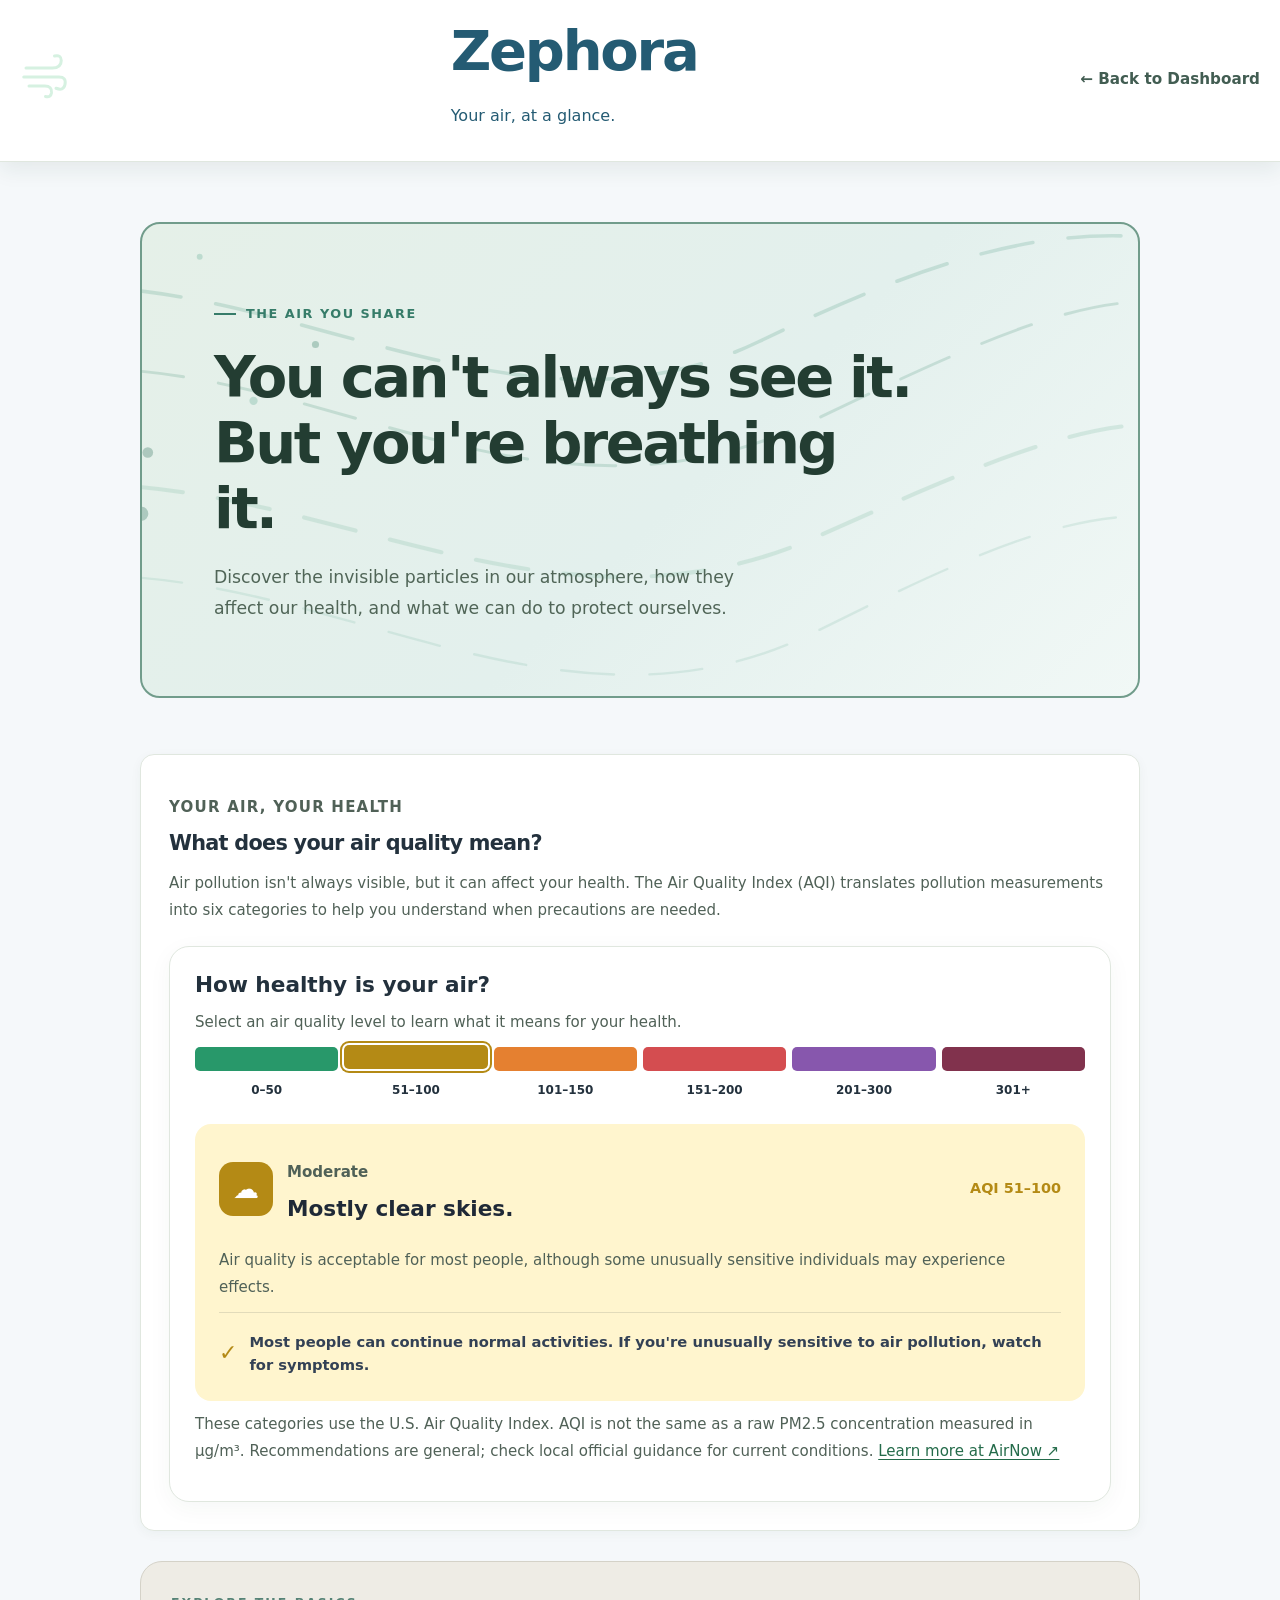
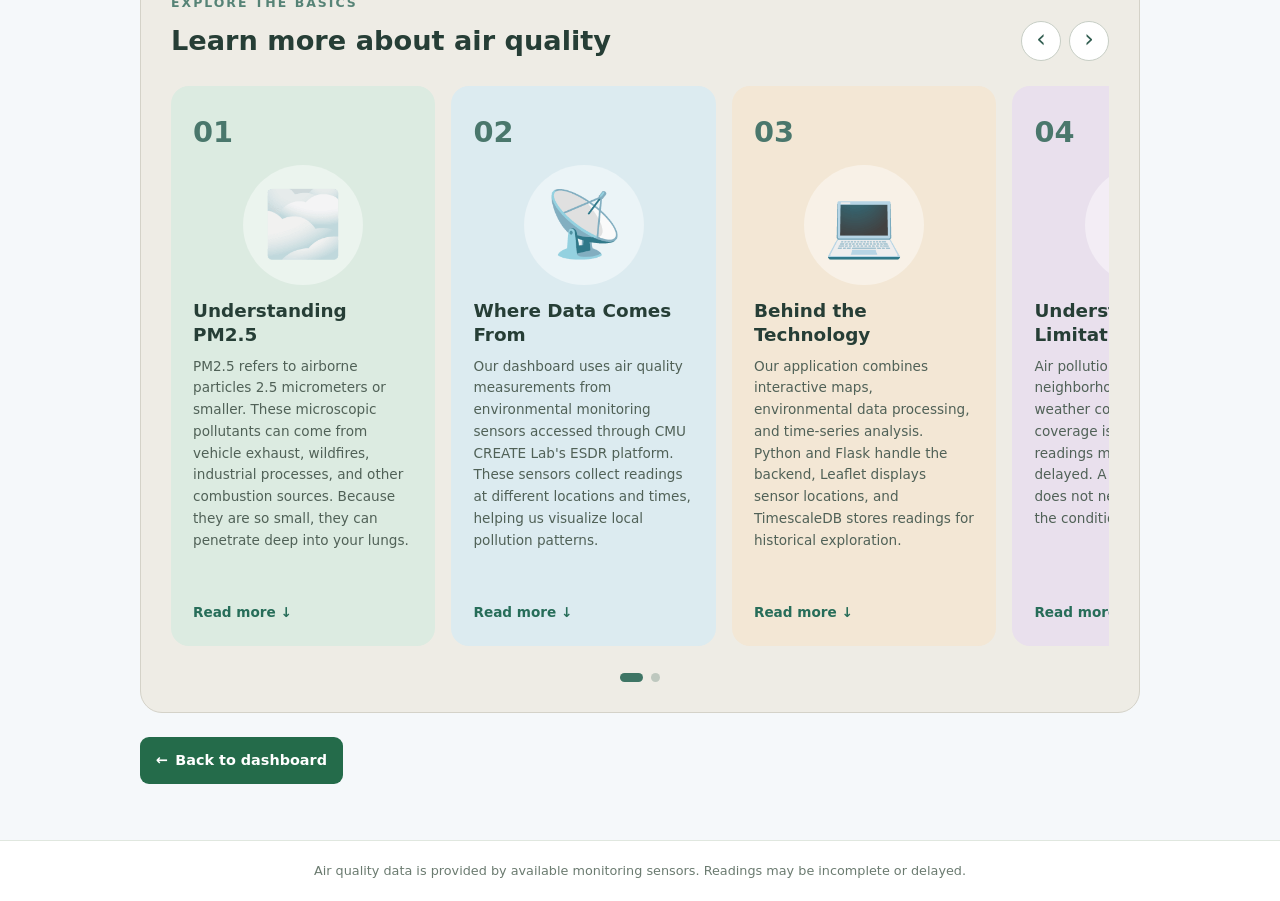
==== commit 8be3dbe1: "sayu merge and ux tweaks" ====
--- a/about.html
+++ b/about.html
@@ -448,7 +448,7 @@
     </a>
 
     <a class="header-title">
-      <h1>Zephyra</h1>
+      <h1>Zephora</h1>
       <p>Your air, at a glance.</p>
     </a>
 
--- a/css/styles.css
+++ b/css/styles.css
@@ -49,23 +49,15 @@
 /* =========================
    Zephora site header
    ========================= */
+/* Site header */
 header {
-    padding: 1.5rem max(1.25rem, calc((100% - 1440px) / 2));
-    box-shadow: 0 20px 20px rgba(25, 65, 50, 0.2);
-    border-bottom: 1px solid var(--border);
-}
-
-.site-header {
     padding: 1rem max(1.25rem, calc((100% - 1440px) / 2));
     background: var(--surface);
     border-bottom: 1px solid var(--border);
-    display: flex;
-    align-items: center;
-    justify-content: space-between;
-    gap: 1.5rem;
-}
-
-.site-header .header-content {
+    box-shadow: 0 8px 20px rgba(25, 65, 50, 0.08);
+}
+
+header .header-content {
     display: flex;
     align-items: center;
     justify-content: space-between;
@@ -869,3 +861,73 @@
         transition-duration: 0.01ms !important;
     }
 }
+
+/* Add a city card */
+.add-city-card {
+    display: flex;
+    flex-direction: column;
+    align-items: center;
+    justify-content: center;
+    gap: 0.65rem;
+
+    width: 100%;
+    min-height: 180px;
+    padding: 1.5rem;
+
+    background: var(--surface);
+    color: var(--green);
+    border: 2px dashed var(--border);
+    border-radius: var(--radius);
+
+    font: inherit;
+    text-align: center;
+    cursor: pointer;
+
+    transition:
+        background-color 0.2s ease,
+        border-color 0.2s ease,
+        transform 0.2s ease,
+        box-shadow 0.2s ease;
+}
+
+.add-city-card:hover {
+    background: var(--green-light);
+    border-color: var(--green);
+    transform: translateY(-2px);
+    box-shadow: var(--shadow);
+}
+
+.add-city-card:focus-visible {
+    outline: 2px solid var(--green);
+    outline-offset: 3px;
+}
+
+/* Plus symbol */
+.add-city-icon {
+    display: flex;
+    align-items: center;
+    justify-content: center;
+
+    width: 42px;
+    height: 42px;
+
+    background: var(--green-light);
+    color: var(--green);
+    border-radius: 50%;
+
+    font-size: 1.75rem;
+    line-height: 1;
+}
+
+/* Add a city heading */
+.add-city-card strong {
+    font-size: 1rem;
+    font-weight: 600;
+}
+
+/* Supporting text */
+.add-city-card > span:last-child {
+    color: var(--text-muted);
+    font-size: 0.85rem;
+    font-weight: 400;
+}
--- a/css/styles.css
+++ b/css/styles.css
@@ -49,23 +49,15 @@
 /* =========================
    Zephora site header
    ========================= */
+/* Site header */
 header {
-    padding: 1.5rem max(1.25rem, calc((100% - 1440px) / 2));
-    box-shadow: 0 20px 20px rgba(25, 65, 50, 0.2);
-    border-bottom: 1px solid var(--border);
-}
-
-.site-header {
     padding: 1rem max(1.25rem, calc((100% - 1440px) / 2));
     background: var(--surface);
     border-bottom: 1px solid var(--border);
-    display: flex;
-    align-items: center;
-    justify-content: space-between;
-    gap: 1.5rem;
-}
-
-.site-header .header-content {
+    box-shadow: 0 8px 20px rgba(25, 65, 50, 0.08);
+}
+
+header .header-content {
     display: flex;
     align-items: center;
     justify-content: space-between;
@@ -869,3 +861,73 @@
         transition-duration: 0.01ms !important;
     }
 }
+
+/* Add a city card */
+.add-city-card {
+    display: flex;
+    flex-direction: column;
+    align-items: center;
+    justify-content: center;
+    gap: 0.65rem;
+
+    width: 100%;
+    min-height: 180px;
+    padding: 1.5rem;
+
+    background: var(--surface);
+    color: var(--green);
+    border: 2px dashed var(--border);
+    border-radius: var(--radius);
+
+    font: inherit;
+    text-align: center;
+    cursor: pointer;
+
+    transition:
+        background-color 0.2s ease,
+        border-color 0.2s ease,
+        transform 0.2s ease,
+        box-shadow 0.2s ease;
+}
+
+.add-city-card:hover {
+    background: var(--green-light);
+    border-color: var(--green);
+    transform: translateY(-2px);
+    box-shadow: var(--shadow);
+}
+
+.add-city-card:focus-visible {
+    outline: 2px solid var(--green);
+    outline-offset: 3px;
+}
+
+/* Plus symbol */
+.add-city-icon {
+    display: flex;
+    align-items: center;
+    justify-content: center;
+
+    width: 42px;
+    height: 42px;
+
+    background: var(--green-light);
+    color: var(--green);
+    border-radius: 50%;
+
+    font-size: 1.75rem;
+    line-height: 1;
+}
+
+/* Add a city heading */
+.add-city-card strong {
+    font-size: 1rem;
+    font-weight: 600;
+}
+
+/* Supporting text */
+.add-city-card > span:last-child {
+    color: var(--text-muted);
+    font-size: 0.85rem;
+    font-weight: 400;
+}
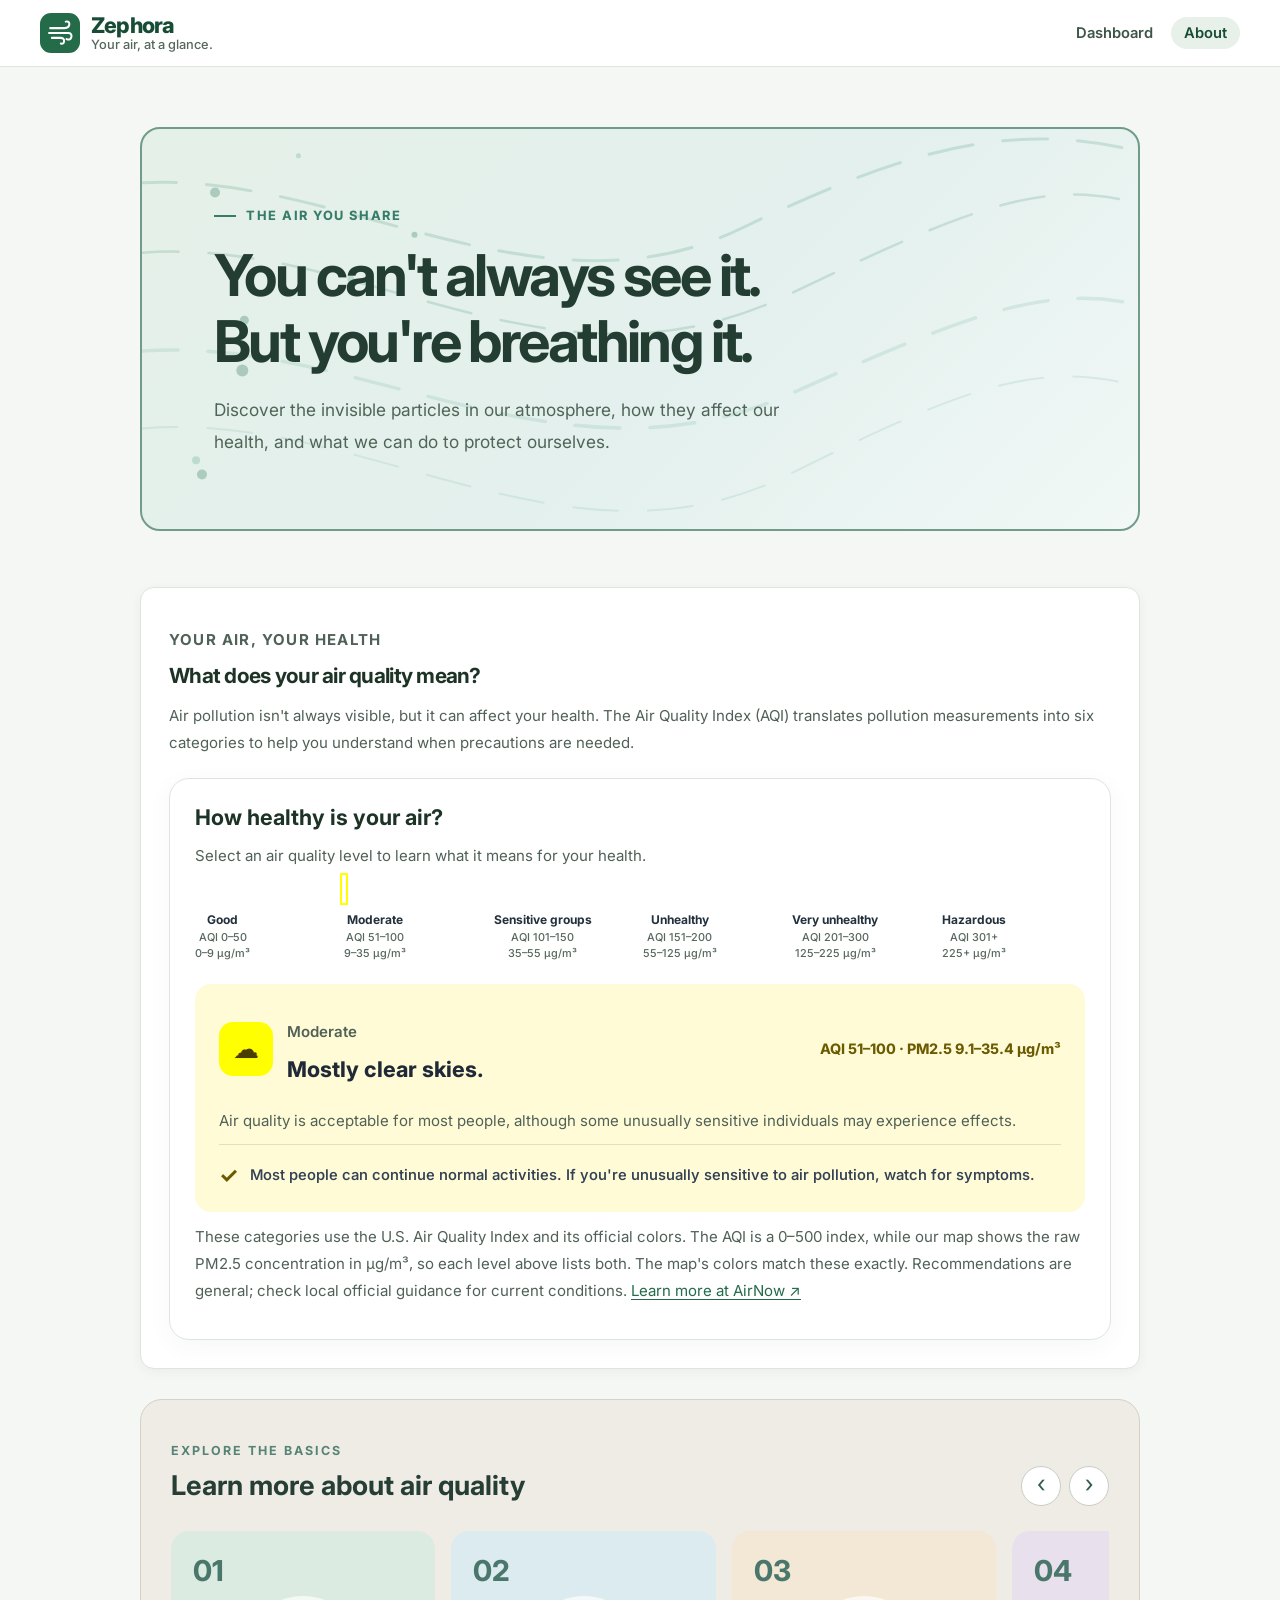
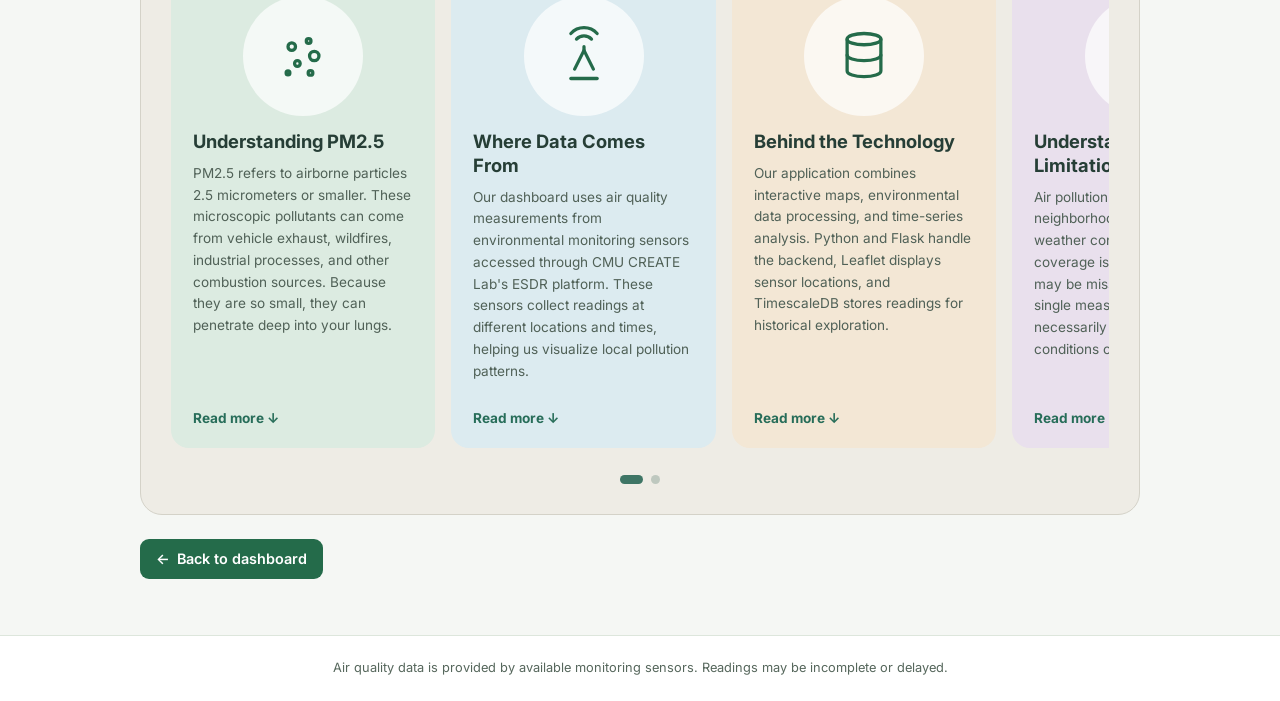
==== commit 7a6fe591: "UI/UX + sources & documentation" ====
--- a/about.html
+++ b/about.html
@@ -1,291 +1,34 @@
 <!doctype html>
 <html lang="en">
   <head>
-    <link rel="stylesheet" href="css/styles.css">
     <meta charset="UTF-8" />
     <meta name="viewport" content="width=device-width, initial-scale=1.0" />
-
-    <title>About | Air Quality Explorer</title>
+    <meta name="theme-color" content="#f5f7f4" />
     <meta
       name="description"
-      content="Learn about PM2.5, air quality monitoring, sensor data, and how to interpret the Air Quality Explorer dashboard."
+      content="Learn about PM2.5, how air quality is measured, and how to read the Zephora dashboard."
     />
 
-    <link rel="icon" href="data:," />
+    <title>About | Zephora</title>
+
+    <link
+      rel="icon"
+      href="data:image/svg+xml,%3Csvg xmlns='http://www.w3.org/2000/svg' viewBox='0 0 64 64'%3E%3Crect width='64' height='64' rx='16' fill='%23246b4a'/%3E%3Cg fill='none' stroke='%23fff' stroke-width='5' stroke-linecap='round'%3E%3Cpath d='M10 22 H41 Q51 22 51 14 Q51 7 43 9'/%3E%3Cpath d='M8 33 H48 Q56 33 55 41 Q54 48 46 45'/%3E%3Cpath d='M14 44 H31'/%3E%3C/g%3E%3C/svg%3E"
+    />
+
+    <link rel="preconnect" href="https://fonts.googleapis.com" />
+    <link rel="preconnect" href="https://fonts.gstatic.com" crossorigin />
+    <link
+      rel="stylesheet"
+      href="https://fonts.googleapis.com/css2?family=Inter:wght@400;500;600;700;800&display=swap"
+    />
+
+    <!-- Shared Zephora styles (colors, header, footer) -->
+    <link rel="stylesheet" href="css/styles.css" />
 
     <style>
-      :root {
-        --background: #f5f8fa;
-        --surface: #ffffff;
-        --text: #23313d;
-        --muted: #5e6c77;
-        --primary: #245b73;
-        --primary-light: #e5f0f5;
-        --border: #dce5ea;
-        --accent: #367c69;
-        --content-width: 1100px;
-      }
-
-      * {
-        box-sizing: border-box;
-      }
-
-      html {
-        scroll-behavior: smooth;
-        scroll-padding-top: 90px;
-      }
-
-      body {
-        margin: 0;
-        font-family:
-          system-ui,
-          -apple-system,
-          BlinkMacSystemFont,
-          "Segoe UI",
-          sans-serif;
-        line-height: 1.7;
-        color: var(--text);
-        background: var(--background);
-      }
-
-      a {
-        color: var(--primary);
-      }
-
-      a:hover {
-        text-decoration-thickness: 2px;
-      }
-
-      
-
-      nav a[aria-current="page"] {
-        color: var(--accent);
-      }
-
-      main {
-        max-width: var(--content-width);
-        margin: 0 auto;
-        padding: 2rem 1.25rem 4rem;
-      }
-
-      .hero {
-        padding: clamp(2rem, 6vw, 4.5rem);
-        background: var(--primary-light);
-        border: 1px solid var(--border);
-        border-radius: 1.25rem;
-      }
-
-      .eyebrow {
-        margin: 0 0 0.5rem;
-        color: var(--accent);
-        font-weight: 750;
-        text-transform: uppercase;
-        letter-spacing: 0.1em;
-        font-size: 0.8rem;
-      }
-
-      h1,
-      h2,
-      h3 {
-        line-height: 1.25;
-      }
-
-      h1 {
-        max-width: 760px;
-        margin: 0 0 1rem;
-        font-size: clamp(2.2rem, 5vw, 3.5rem);
-        letter-spacing: -0.04em;
-      }
-
-      h2 {
-        margin: 0 0 1rem;
-        font-size: clamp(1.6rem, 3vw, 2.1rem);
-      }
-
-      h3 {
-        margin: 0 0 0.5rem;
-        font-size: 1.1rem;
-      }
-
-      p {
-        margin: 0 0 1rem;
-      }
-
-      .hero p {
-        max-width: 760px;
-        font-size: 1.1rem;
-        color: #344d5b;
-      }
-
-      .button {
-        display: inline-block;
-        margin-top: 0.5rem;
-        padding: 0.7rem 1.1rem;
-        color: white;
-        background: var(--primary);
-        border-radius: 0.55rem;
-        text-decoration: none;
-        font-weight: 650;
-      }
-
-      .button:hover {
-        background: #19465a;
-      }
-
-      .contents {
-        margin: 1.5rem 0 3rem;
-        padding: 1.25rem;
-        background: var(--surface);
-        border: 1px solid var(--border);
-        border-radius: 0.85rem;
-      }
-
-      .contents h2 {
-        margin-bottom: 0.75rem;
-        font-size: 1.1rem;
-      }
-
-      .contents ul {
-        display: flex;
-        flex-wrap: wrap;
-        gap: 0.5rem 1.5rem;
-        margin: 0;
-        padding-left: 1.25rem;
-      }
-
-      section {
-        margin-top: 3.5rem;
-        scroll-margin-top: 90px;
-      }
-
-      .intro {
-        max-width: 780px;
-        margin-bottom: 1.5rem;
-        color: var(--muted);
-      }
-
-      .grid {
-        display: grid;
-        grid-template-columns: repeat(2, minmax(0, 1fr));
-        gap: 1rem;
-      }
-
-      .card {
-        padding: 1.4rem;
-        background: var(--surface);
-        border: 1px solid var(--border);
-        border-radius: 0.85rem;
-      }
-
-      .card p:last-child {
-        margin-bottom: 0;
-      }
-
-      .callout {
-        margin-top: 1.25rem;
-        padding: 1.25rem;
-        background: var(--primary-light);
-        border-left: 4px solid var(--primary);
-        border-radius: 0.4rem;
-      }
-
-      .callout p:last-child {
-        margin-bottom: 0;
-      }
-
-      .steps {
-        padding-left: 1.4rem;
-      }
-
-      .steps li {
-        margin-bottom: 0.75rem;
-        padding-left: 0.25rem;
-      }
-
-      .data-table {
-        width: 100%;
-        border-collapse: collapse;
-        margin: 1.25rem 0;
-        background: var(--surface);
-      }
-
-      .data-table th,
-      .data-table td {
-        padding: 0.85rem;
-        border: 1px solid var(--border);
-        text-align: left;
-        vertical-align: top;
-      }
-
-      .data-table th {
-        background: var(--primary-light);
-      }
-
-      .notice {
-        padding: 1.25rem;
-        background: #fff8e8;
-        border: 1px solid #ead9ae;
-        border-radius: 0.75rem;
-      }
-
-      .sources li {
-        margin-bottom: 0.65rem;
-      }
-
-      footer {
-        padding: 2rem 1.25rem;
-        text-align: center;
-        color: var(--muted);
-        background: var(--surface);
-        border-top: 1px solid var(--border);
-        font-size: 0.9rem;
-      }
-
-      footer a {
-        margin: 0 0.35rem;
-      }
-
-      @media (max-width: 650px) {
-     
-
-        .grid {
-          grid-template-columns: 1fr;
-        }
-
-        .data-table {
-          font-size: 0.9rem;
-        }
-
-        .data-table th,
-        .data-table td {
-          padding: 0.6rem;
-        }
-      }
-
-      @media (prefers-reduced-motion: reduce) {
-        html {
-          scroll-behavior: auto;
-        }
-      }
-    </style>
-  </head>
-
-  <body>
-    <head>
-      <meta charset="UTF-8" />
-      <meta name="viewport" content="width=device-width, initial-scale=1.0" />
-
-      <meta name="theme-color" content="#f5f7f4" />
-      <meta
-        name="description"
-        content="Learn about PM2.5, air quality monitoring, sensor data, and how this dashboard works."
-      />
-
-      <title>About | Air Quality</title>
-      <link rel="icon" href="data:," />
-      <link rel="stylesheet" href="css/styles.css" />
-
-      <style>
+        h1, h2, h3 { line-height: 1.25; }
+
         /* About page layout */
         .about-main {
           width: min(100% - 2.5rem, 1000px);
@@ -433,31 +176,31 @@
           }
         }
       </style>
-    </head>
-<header>
-  <div class="header-content">
-
-    <a class="brand-home" href="/" aria-label="Home">
-      <svg width="48" height="48" viewBox="0 0 64 64"
-           fill="none" stroke="#D6F1E1"
-           stroke-width="4" stroke-linecap="round">
-        <path d="M8 20 H43 Q55 20 55 10 Q55 2 46 4"/>
-        <path d="M5 32 H52 Q62 32 60 42 Q58 51 48 47"/>
-        <path d="M12 44 H33 Q43 44 42 53 Q41 60 34 58"/>
-      </svg>
-    </a>
-
-    <a class="header-title">
-      <h1>Zephora</h1>
-      <p>Your air, at a glance.</p>
-    </a>
-
-    <nav class="site-nav">
-<a href="/">← Back to Dashboard</a>
-    </nav>
-
-  </div>
-</header>
+  </head>
+
+  <body>
+    <header class="site-header">
+      <div class="header-content">
+        <a class="site-brand" href="/" aria-label="Zephora home">
+          <span class="brand-mark" aria-hidden="true">
+            <svg viewBox="0 0 64 64" fill="none" stroke="#ffffff" stroke-width="5" stroke-linecap="round">
+              <path d="M8 20 H43 Q55 20 55 10 Q55 2 46 4" />
+              <path d="M5 32 H52 Q62 32 60 42 Q58 51 48 47" />
+              <path d="M12 44 H33 Q43 44 42 53 Q41 60 34 58" />
+            </svg>
+          </span>
+          <span class="brand-text">
+            <span class="brand-name">Zephora</span>
+            <span class="brand-tagline">Your air, at a glance.</span>
+          </span>
+        </a>
+
+        <nav class="site-nav" aria-label="Main navigation">
+          <a href="/">Dashboard</a>
+          <a href="about.html" aria-current="page">About</a>
+        </nav>
+      </div>
+    </header>
 
     <main class="about-main">
       <!-- ANIMATED ABOUT PAGE HERO -->
@@ -860,6 +603,9 @@
         }
 
         .aqi-option {
+          display: flex;
+          flex-direction: column;
+          justify-content: flex-start;
           cursor: pointer;
           background: transparent;
           border: none;
@@ -895,7 +641,20 @@
           display: block;
           margin-top: 9px;
           font-size: 0.75rem;
-          font-weight: 650;
+          font-weight: 700;
+          line-height: 1.3;
+        }
+
+        .aqi-range small {
+          display: block;
+          margin-top: 2px;
+          color: var(--text-muted);
+          font-size: 0.68rem;
+          font-weight: 500;
+        }
+
+        .aqi-color {
+          box-shadow: inset 0 0 0 1px rgba(0, 0, 0, 0.18);
         }
 
         .aqi-details {
@@ -1004,8 +763,14 @@
             height: 19px;
           }
 
+          /* Six columns is too tight on a phone: use 3 x 2 */
+          .aqi-bar {
+            grid-template-columns: repeat(3, minmax(0, 1fr));
+            row-gap: 14px;
+          }
+
           .aqi-range {
-            font-size: 0.62rem;
+            font-size: 0.72rem;
           }
 
           .aqi-details {
@@ -1014,6 +779,11 @@
 
           .aqi-details-header {
             align-items: flex-start;
+            flex-wrap: wrap;
+          }
+
+          .aqi-number {
+            white-space: normal;
           }
 
           .aqi-icon {
@@ -1048,62 +818,62 @@
           <div class="aqi-bar" role="group" aria-label="Air quality levels">
             <button
               class="aqi-option"
-              style="--level-color: #28986a"
+              style="--level-color: #00e400"
               data-level="0"
               aria-pressed="false"
             >
               <span class="aqi-color"></span>
-              <span class="aqi-range">0–50</span>
+              <span class="aqi-range">Good<small>AQI 0–50</small><small>0–9 µg/m³</small></span>
             </button>
 
             <button
               class="aqi-option"
-              style="--level-color: #b48a15"
+              style="--level-color: #ffff00"
               data-level="1"
               aria-pressed="false"
             >
               <span class="aqi-color"></span>
-              <span class="aqi-range">51–100</span>
+              <span class="aqi-range">Moderate<small>AQI 51–100</small><small>9–35 µg/m³</small></span>
             </button>
 
             <button
               class="aqi-option"
-              style="--level-color: #e58030"
+              style="--level-color: #ff7e00"
               data-level="2"
               aria-pressed="false"
             >
               <span class="aqi-color"></span>
-              <span class="aqi-range">101–150</span>
+              <span class="aqi-range">Sensitive groups<small>AQI 101–150</small><small>35–55 µg/m³</small></span>
             </button>
 
             <button
               class="aqi-option"
-              style="--level-color: #d44d50"
+              style="--level-color: #ff0000"
               data-level="3"
               aria-pressed="true"
             >
               <span class="aqi-color"></span>
-              <span class="aqi-range">151–200</span>
+              <span class="aqi-range">Unhealthy<small>AQI 151–200</small><small>55–125 µg/m³</small></span>
             </button>
 
             <button
               class="aqi-option"
-              style="--level-color: #8757ad"
+              style="--level-color: #8f3f97"
               data-level="4"
               aria-pressed="false"
             >
               <span class="aqi-color"></span>
-              <span class="aqi-range">201–300</span>
+              <span class="aqi-range">Very unhealthy<small>AQI 201–300</small><small>125–225 µg/m³</small></span>
             </button>
 
             <button
               class="aqi-option"
-              style="--level-color: #81324d"
+              style="--level-color: #7e0023"
               data-level="5"
               aria-pressed="false"
             >
               <span class="aqi-color"></span>
-              <span class="aqi-range">301+</span>
+              <span class="aqi-range">Hazardous<small>AQI 301+</small><small>225+ µg/m³</small></span>
             </button>
           </div>
 
@@ -1139,9 +909,11 @@
           </div>
 
           <p class="aqi-footnote">
-            These categories use the U.S. Air Quality Index. AQI is not the same
-            as a raw PM2.5 concentration measured in µg/m³. Recommendations are
-            general; check local official guidance for current conditions.
+            These categories use the U.S. Air Quality Index and its official
+            colors. The AQI is a 0–500 index, while our map shows the raw PM2.5
+            concentration in µg/m³, so each level above lists both. The map's
+            colors match these exactly. Recommendations are general; check local
+            official guidance for current conditions.
             <a
               href="https://www.airnow.gov/aqi/aqi-basics/"
               target="_blank"
@@ -1164,8 +936,11 @@
               "Air quality is satisfactory, and air pollution poses little or no risk.",
             advice:
               "Enjoy your usual outdoor activities. It's a great day for a walk, run, or picnic!",
-            color: "#28986a",
-            background: "#e5f5eb",
+            color: "#1d6b25",
+            background: "#e4f8e5",
+            fill: "#00e400",
+            onFill: "#123d17",
+            pm: "0–9.0",
             icon: "☀",
           },
           {
@@ -1176,8 +951,11 @@
               "Air quality is acceptable for most people, although some unusually sensitive individuals may experience effects.",
             advice:
               "Most people can continue normal activities. If you're unusually sensitive to air pollution, watch for symptoms.",
-            color: "#b48a15",
-            background: "#fff5ce",
+            color: "#6b5a00",
+            background: "#fffbd6",
+            fill: "#ffff00",
+            onFill: "#4a3f00",
+            pm: "9.1–35.4",
             icon: "☁",
           },
           {
@@ -1188,8 +966,11 @@
               "Sensitive groups, including children, older adults, and people with heart or lung conditions, face greater risks.",
             advice:
               "Sensitive groups should reduce prolonged or strenuous outdoor activity. Others can generally continue normal activities.",
-            color: "#e58030",
-            background: "#fff0df",
+            color: "#9a4600",
+            background: "#ffefe0",
+            fill: "#ff7e00",
+            onFill: "#3d1c00",
+            pm: "35.5–55.4",
             icon: "♡",
           },
           {
@@ -1200,8 +981,11 @@
               "Health effects become more likely for everyone, especially people with heart or lung conditions.",
             advice:
               "Reduce prolonged outdoor exertion. Sensitive groups should avoid prolonged or strenuous outdoor activity.",
-            color: "#d44d50",
-            background: "#fde8e8",
+            color: "#b0001a",
+            background: "#ffe6e6",
+            fill: "#ff0000",
+            onFill: "#ffffff",
+            pm: "55.5–125.4",
             icon: "⚠",
           },
           {
@@ -1212,8 +996,11 @@
               "This level represents a health alert. The risk of health effects is increased for everyone.",
             advice:
               "Avoid strenuous outdoor activities and spend more time in cleaner indoor air. Consider using a HEPA air cleaner.",
-            color: "#8757ad",
-            background: "#f3e9fc",
+            color: "#74307b",
+            background: "#f4e7f5",
+            fill: "#8f3f97",
+            onFill: "#ffffff",
+            pm: "125.5–225.4",
             icon: "⌂",
           },
           {
@@ -1224,8 +1011,11 @@
               "Emergency-level pollution conditions can affect everyone, including healthy individuals.",
             advice:
               "Avoid outdoor physical activity and stay in filtered indoor air. For heavy particle pollution, if you must go outside, a properly fitted N95 respirator can help reduce exposure.",
-            color: "#81324d",
-            background: "#f8e6ec",
+            color: "#7e0023",
+            background: "#f7e1e7",
+            fill: "#7e0023",
+            onFill: "#ffffff",
+            pm: "225.5+",
             icon: "!",
           },
         ];
@@ -1239,7 +1029,7 @@
           document.getElementById("aqiCategory").textContent = level.category;
 
           document.getElementById("aqiNumber").textContent =
-            "AQI " + level.range;
+            "AQI " + level.range + " · PM2.5 " + level.pm + " µg/m³";
 
           document.getElementById("aqiHeadline").textContent = level.headline;
 
@@ -1253,8 +1043,11 @@
           document.getElementById("aqiDetails").style.backgroundColor =
             level.background;
 
+          // Icon uses the official EPA color; text elsewhere uses a darker,
+          // readable shade of the same hue.
           document.getElementById("aqiIcon").style.backgroundColor =
-            level.color;
+            level.fill;
+          document.getElementById("aqiIcon").style.color = level.onFill;
 
           document.getElementById("aqiNumber").style.color = level.color;
 
@@ -1401,7 +1194,7 @@
           height: 120px;
           margin: 8px 0 14px;
           border-radius: 50%;
-          background: rgba(255, 255, 255, 0.42);
+          background: rgba(255, 255, 255, 0.7);
           font-size: 64px;
         }
 
@@ -1597,7 +1390,7 @@
         <div class="learn-track" id="learnTrack">
           <article class="learn-card">
             <span class="learn-number">01</span>
-            <div class="learn-illustration" aria-hidden="true">🌫️</div>
+            <div class="learn-illustration" aria-hidden="true"><svg viewBox="0 0 64 64" width="60" height="60" fill="none" stroke="#246b4a" stroke-width="3.5" stroke-linecap="round" stroke-linejoin="round"><circle cx="20" cy="22" r="4"/><circle cx="38" cy="16" r="2.5"/><circle cx="44" cy="32" r="5"/><circle cx="26" cy="40" r="3"/><circle cx="16" cy="50" r="2"/><circle cx="40" cy="50" r="2.5"/></svg></div>
             <h3>Understanding PM2.5</h3>
             <p>
               PM2.5 refers to airborne particles 2.5 micrometers or smaller.
@@ -1611,7 +1404,7 @@
 
           <article class="learn-card">
             <span class="learn-number">02</span>
-            <div class="learn-illustration" aria-hidden="true">📡</div>
+            <div class="learn-illustration" aria-hidden="true"><svg viewBox="0 0 64 64" width="60" height="60" fill="none" stroke="#246b4a" stroke-width="3.5" stroke-linecap="round" stroke-linejoin="round"><path d="M22 46 L32 26 L42 46"/><path d="M18 56 H46"/><path d="M32 26 V22"/><path d="M24 14 A11 11 0 0 1 40 14"/><path d="M18 8 A19 19 0 0 1 46 8"/></svg></div>
             <h3>Where Data Comes From</h3>
             <p>
               Our dashboard uses air quality measurements from environmental
@@ -1624,7 +1417,7 @@
 
           <article class="learn-card">
             <span class="learn-number">03</span>
-            <div class="learn-illustration" aria-hidden="true">💻</div>
+            <div class="learn-illustration" aria-hidden="true"><svg viewBox="0 0 64 64" width="60" height="60" fill="none" stroke="#246b4a" stroke-width="3.5" stroke-linecap="round" stroke-linejoin="round"><ellipse cx="32" cy="14" rx="18" ry="6"/><path d="M14 14 V48 C14 51.3 22 54 32 54 C42 54 50 51.3 50 48 V14"/><path d="M14 31 C14 34.3 22 37 32 37 C42 37 50 34.3 50 31"/></svg></div>
             <h3>Behind the Technology</h3>
             <p>
               Our application combines interactive maps, environmental data
@@ -1637,7 +1430,7 @@
 
           <article class="learn-card">
             <span class="learn-number">04</span>
-            <div class="learn-illustration" aria-hidden="true">🔍</div>
+            <div class="learn-illustration" aria-hidden="true"><svg viewBox="0 0 64 64" width="60" height="60" fill="none" stroke="#246b4a" stroke-width="3.5" stroke-linecap="round" stroke-linejoin="round"><circle cx="28" cy="28" r="15"/><path d="M39 39 L52 52"/><path d="M22 28 H34"/></svg></div>
             <h3>Understanding Limitations</h3>
             <p>
               Air pollution varies across neighborhoods, times, and weather
@@ -1650,7 +1443,7 @@
 
           <article class="learn-card">
             <span class="learn-number">05</span>
-            <div class="learn-illustration" aria-hidden="true">🛡️</div>
+            <div class="learn-illustration" aria-hidden="true"><svg viewBox="0 0 64 64" width="60" height="60" fill="none" stroke="#246b4a" stroke-width="3.5" stroke-linecap="round" stroke-linejoin="round"><path d="M32 8 L50 15 V30 C50 42 42 51 32 56 C22 51 14 42 14 30 V15 Z"/><path d="M24 32 L30 38 L41 26"/></svg></div>
             <h3>Using Data Responsibly</h3>
             <p>
               Air quality measurements are useful for identifying pollution
@@ -1669,7 +1462,7 @@
 
           <article class="learn-card">
             <span class="learn-number">06</span>
-            <div class="learn-illustration" aria-hidden="true">🌎</div>
+            <div class="learn-illustration" aria-hidden="true"><svg viewBox="0 0 64 64" width="60" height="60" fill="none" stroke="#246b4a" stroke-width="3.5" stroke-linecap="round" stroke-linejoin="round"><circle cx="32" cy="32" r="22"/><path d="M10 32 H54"/><path d="M32 10 C24 18 24 46 32 54"/><path d="M32 10 C40 18 40 46 32 54"/></svg></div>
             <h3>Explore Further</h3>
             <p>
               Air pollution affects communities around the world. Explore how
@@ -1933,7 +1726,7 @@
       </a>
     </main>
 
-    <footer>
+    <footer class="site-footer">
       <p>
         Air quality data is provided by available monitoring sensors. Readings
         may be incomplete or delayed.
--- a/css/styles.css
+++ b/css/styles.css
@@ -1,32 +1,87 @@
-
-/* =========================
-   Base and typography
-   ========================= */
+/* =========================================================
+   Zephora shared styles
+   One palette for every page: calm greens for the interface,
+   official US EPA AQI colors for anything that shows air quality.
+   ========================================================= */
 
 :root {
-    font-family: Inter, system-ui, -apple-system, BlinkMacSystemFont, "Segoe UI", sans-serif;
-    color: #20352a;
-    background: #f5f7f4;
-    font-synthesis: none;
-    text-rendering: optimizeLegibility;
-
+    /* Interface greens */
     --green: #246b4a;
     --green-dark: #194c35;
     --green-light: #e8f1e9;
-    --text-muted: #6b7b70;
-    --border: #e0e7df;
+    --green-50: #f3f8f3;
+
+    /* Neutrals */
+    --bg: #f5f7f4;
     --surface: #ffffff;
+    --ink: #1d3326;
+    --text-muted: #56675c;
+    --border: #dde6dc;
+    --border-strong: #c9d8cc;
+
+    /* Shape */
     --radius: 14px;
-    --shadow: 0 3px 12px rgba(29, 59, 39, 0.045);
+    --radius-sm: 9px;
+    --shadow: 0 3px 12px rgba(29, 59, 39, 0.05);
+    --shadow-lift: 0 10px 28px rgba(29, 59, 39, 0.1);
+    --content: 1200px;
+
+    /* US EPA AQI colors.
+       fill = the official EPA color (dots, swatches, bars)
+       ink  = a darker shade of the same hue that is readable as text
+       tint = a pale background of the same hue */
+    --aqi-good: #00e400;
+    --aqi-good-ink: #1d6b25;
+    --aqi-good-tint: #e4f8e5;
+    --aqi-moderate: #ffff00;
+    --aqi-moderate-ink: #6b5a00;
+    --aqi-moderate-tint: #fffbd6;
+    --aqi-usg: #ff7e00;
+    --aqi-usg-ink: #9a4600;
+    --aqi-usg-tint: #ffefe0;
+    --aqi-unhealthy: #ff0000;
+    --aqi-unhealthy-ink: #b0001a;
+    --aqi-unhealthy-tint: #ffe6e6;
+    --aqi-very: #8f3f97;
+    --aqi-very-ink: #74307b;
+    --aqi-very-tint: #f4e7f5;
+    --aqi-hazardous: #7e0023;
+    --aqi-hazardous-ink: #7e0023;
+    --aqi-hazardous-tint: #f7e1e7;
+    --aqi-none: #9aa39d;
+    --aqi-none-ink: #56675c;
+    --aqi-none-tint: #eef1ee;
+
+    font-family: Inter, system-ui, -apple-system, BlinkMacSystemFont, "Segoe UI", sans-serif;
+    color: var(--ink);
+    background: var(--bg);
+    font-synthesis: none;
+    text-rendering: optimizeLegibility;
+    -webkit-font-smoothing: antialiased;
 }
 
 * {
     box-sizing: border-box;
 }
 
+html {
+    scroll-behavior: smooth;
+}
+
 body {
+    display: flex;
+    flex-direction: column;
+    min-height: 100vh;
     margin: 0;
     min-width: 320px;
+    background: var(--bg);
+}
+
+main {
+    flex: 1;
+    width: min(100% - 2.5rem, var(--content));
+    margin: 0 auto;
+    padding: 1.75rem 0 3rem;
 }
 
 button,
@@ -39,105 +94,850 @@
     cursor: pointer;
 }
 
-button:focus-visible,
-input:focus-visible,
-select:focus-visible {
+a {
+    color: var(--green);
+    text-underline-offset: 3px;
+}
+
+a:hover {
+    color: var(--green-dark);
+}
+
+:focus-visible {
     outline: 2px solid var(--green);
     outline-offset: 3px;
 }
 
+.visually-hidden {
+    position: absolute;
+    width: 1px;
+    height: 1px;
+    overflow: hidden;
+    clip: rect(0 0 0 0);
+    white-space: nowrap;
+}
+
 /* =========================
-   Zephora site header
+   Shared site header
    ========================= */
-/* Site header */
-header {
-    padding: 1rem max(1.25rem, calc((100% - 1440px) / 2));
-    background: var(--surface);
+
+.site-header {
+    position: sticky;
+    top: 0;
+    z-index: 1500;
+    background: rgba(255, 255, 255, 0.92);
+    backdrop-filter: blur(8px);
     border-bottom: 1px solid var(--border);
-    box-shadow: 0 8px 20px rgba(25, 65, 50, 0.08);
-}
-
-header .header-content {
+}
+
+.site-header .header-content {
     display: flex;
     align-items: center;
     justify-content: space-between;
     gap: 1.5rem;
-    max-width: 1440px;
+    width: min(100% - 2.5rem, var(--content));
     margin: 0 auto;
+    padding: 0.8rem 0;
 }
 
 .site-brand {
+    display: flex;
+    align-items: center;
+    gap: 0.7rem;
     color: var(--green-dark);
-    font-size: 1.65rem;
+    text-decoration: none;
+}
+
+.brand-mark {
+    display: grid;
+    place-items: center;
+    flex-shrink: 0;
+    width: 40px;
+    height: 40px;
+    border-radius: 11px;
+    background: var(--green);
+}
+
+.brand-mark svg {
+    width: 26px;
+    height: 26px;
+}
+
+.brand-text {
+    display: grid;
+    line-height: 1.15;
+}
+
+.brand-name {
+    font-size: 1.35rem;
     font-weight: 800;
-    letter-spacing: -0.055em;
-    text-decoration: none;
+    letter-spacing: -0.04em;
+}
+
+.brand-tagline {
+    color: var(--text-muted);
+    font-size: 0.8rem;
+    font-weight: 500;
 }
 
 .site-nav {
     display: flex;
     align-items: center;
-    gap: 1.5rem;
+    gap: 0.35rem;
 }
 
 .site-nav a {
-    padding: 0.45rem 0;
-    color: #425d52;
-    font-size: 0.95rem;
+    padding: 0.45rem 0.8rem;
+    color: #3d5546;
+    font-size: 0.92rem;
     font-weight: 600;
     text-decoration: none;
-    border-bottom: 2px solid transparent;
-    transition: color 0.2s ease, border-color 0.2s ease;
-}
-
-.site-nav a:hover,
+    border-radius: 999px;
+    transition: background 150ms ease, color 150ms ease;
+}
+
+.site-nav a:hover {
+    color: var(--green-dark);
+    background: var(--green-light);
+}
+
 .site-nav a[aria-current="page"] {
-    color: var(--green);
-    border-bottom-color: var(--green);
-}
-
-.site-nav a:focus-visible,
-.site-brand:focus-visible {
-    outline: 2px solid var(--green);
-    outline-offset: 4px;
-    border-radius: 2px;
+    color: var(--green-dark);
+    background: var(--green-light);
 }
 
 /* =========================
-   Main layout and headings
+   Section headings
    ========================= */
 
-main {
-    width: 100%;
-    padding: 1.75rem 1.25rem 2.5rem;
-}
-
 .section-heading {
-    margin-bottom: 1.1rem;
+    display: flex;
+    align-items: flex-end;
+    justify-content: space-between;
+    gap: 1rem;
+    margin-bottom: 1rem;
 }
 
 .section-heading h2 {
     margin: 0;
-    font-size: 1.25rem;
+    font-size: 1.35rem;
     letter-spacing: -0.03em;
 }
 
 .section-heading p {
-    margin: 0.35rem 0 0;
-    color: var(--text-muted);
+    margin: 0.3rem 0 0;
+    color: var(--text-muted);
+    font-size: 0.92rem;
+    line-height: 1.6;
+}
+
+section + section {
+    margin-top: 2.5rem;
+}
+
+/* =========================
+   AQI chips (shared by hero, cards, popups)
+   ========================= */
+
+.aqi-chip {
+    display: inline-flex;
+    align-items: center;
+    gap: 0.45rem;
+    padding: 0.3rem 0.7rem 0.3rem 0.55rem;
+    color: var(--chip-ink, var(--aqi-none-ink));
+    background: var(--chip-tint, var(--aqi-none-tint));
+    border-radius: 999px;
+    font-size: 0.8rem;
+    font-weight: 700;
+    line-height: 1.3;
+    white-space: nowrap;
+}
+
+.aqi-chip::before {
+    content: "";
+    flex-shrink: 0;
+    width: 0.7rem;
+    height: 0.7rem;
+    border-radius: 50%;
+    background: var(--chip-fill, var(--aqi-none));
+    box-shadow: inset 0 0 0 1px rgba(0, 0, 0, 0.25);
+}
+
+[data-band="good"] { --chip-fill: var(--aqi-good); --chip-ink: var(--aqi-good-ink); --chip-tint: var(--aqi-good-tint); }
+[data-band="moderate"] { --chip-fill: var(--aqi-moderate); --chip-ink: var(--aqi-moderate-ink); --chip-tint: var(--aqi-moderate-tint); }
+[data-band="usg"] { --chip-fill: var(--aqi-usg); --chip-ink: var(--aqi-usg-ink); --chip-tint: var(--aqi-usg-tint); }
+[data-band="unhealthy"] { --chip-fill: var(--aqi-unhealthy); --chip-ink: var(--aqi-unhealthy-ink); --chip-tint: var(--aqi-unhealthy-tint); }
+[data-band="very"] { --chip-fill: var(--aqi-very); --chip-ink: var(--aqi-very-ink); --chip-tint: var(--aqi-very-tint); }
+[data-band="hazardous"] { --chip-fill: var(--aqi-hazardous); --chip-ink: var(--aqi-hazardous-ink); --chip-tint: var(--aqi-hazardous-tint); }
+
+/* =========================
+   Home hero with live reading
+   ========================= */
+
+.hero {
+    position: relative;
+    display: grid;
+    grid-template-columns: minmax(0, 1.4fr) minmax(280px, 1fr);
+    align-items: center;
+    gap: 2rem;
+    overflow: hidden;
+    isolation: isolate;
+    padding: clamp(1.75rem, 4vw, 3rem);
+    background: linear-gradient(135deg, #e6f1e8 0%, #eef6f0 60%, #f6faf6 100%);
+    border: 1px solid var(--border);
+    border-radius: 20px;
+}
+
+.hero-background,
+.hero-art {
+    position: absolute;
+    inset: 0;
+    z-index: -1;
+    width: 100%;
+    height: 100%;
+    pointer-events: none;
+}
+
+.hero-background {
+    object-fit: cover;
+    object-position: center bottom;
+    opacity: 0.22;
+}
+
+.hero-art {
+    opacity: 0.35;
+}
+
+.hero-particle {
+    fill: var(--green);
+}
+
+.hero-copy {
+    max-width: 600px;
+    animation: rise 0.7s ease-out both;
+}
+
+.eyebrow {
+    margin: 0 0 0.75rem;
+    color: var(--green);
+    font-size: 0.76rem;
+    font-weight: 750;
+    letter-spacing: 0.14em;
+    text-transform: uppercase;
+}
+
+.hero h1 {
+    margin: 0 0 1rem;
+    color: #1b3e2e;
+    font-size: clamp(2rem, 4.2vw, 3.1rem);
+    line-height: 1.1;
+    letter-spacing: -0.045em;
+}
+
+.hero-copy > p {
+    max-width: 30rem;
+    margin: 0;
+    color: #436352;
+    font-size: 1.02rem;
+    line-height: 1.75;
+}
+
+.hero-link {
+    display: inline-flex;
+    align-items: center;
+    gap: 0.5rem;
+    margin-top: 1.25rem;
+    padding: 0.55rem 0.95rem 0.55rem 0.7rem;
+    color: var(--green-dark);
+    background: rgba(255, 255, 255, 0.8);
+    border: 1px solid var(--border-strong);
+    border-radius: 999px;
     font-size: 0.9rem;
+    font-weight: 650;
+    text-decoration: none;
+    transition: background 150ms ease, transform 150ms ease;
+}
+
+.hero-link svg {
+    width: 22px;
+    height: 22px;
+}
+
+.hero-link:hover {
+    color: var(--green-dark);
+    background: #fff;
+    transform: translateY(-1px);
+}
+
+/* The live "right now" card */
+.now-card {
+    position: relative;
+    padding: 1.4rem 1.5rem;
+    background: rgba(255, 255, 255, 0.94);
+    border: 1px solid var(--border);
+    border-top: 6px solid var(--chip-fill, var(--aqi-none));
+    border-radius: 16px;
+    box-shadow: var(--shadow-lift);
+    animation: rise 0.7s 0.1s ease-out both;
+}
+
+.now-label {
+    margin: 0;
+    color: var(--text-muted);
+    font-size: 0.82rem;
+    font-weight: 650;
+    letter-spacing: 0.02em;
+}
+
+.now-place {
+    margin: 0.15rem 0 0.8rem;
+    font-size: 1.15rem;
+    font-weight: 750;
+    letter-spacing: -0.02em;
+}
+
+.now-reading {
+    display: flex;
+    align-items: baseline;
+    gap: 0.45rem;
+    margin-bottom: 0.65rem;
+}
+
+.now-value {
+    font-size: clamp(2.8rem, 6vw, 3.6rem);
+    font-weight: 800;
+    line-height: 1;
+    letter-spacing: -0.05em;
+    font-variant-numeric: tabular-nums;
+}
+
+.now-unit {
+    color: var(--text-muted);
+    font-size: 0.9rem;
+    font-weight: 600;
+}
+
+.now-meta {
+    margin: 0.85rem 0 0;
+    color: var(--text-muted);
+    font-size: 0.82rem;
+    line-height: 1.55;
+}
+
+.now-card.is-loading .now-value {
+    color: #c3cec5;
+}
+
+@keyframes rise {
+    from { opacity: 0; transform: translateY(12px); }
+    to { opacity: 1; transform: translateY(0); }
+}
+
+/* =========================
+   View tabs: Your cities / Explore map
+   ========================= */
+
+.view-tabs {
+    position: sticky;
+    top: 75px; /* just under the sticky header (67px) with a small gap */
+    z-index: 1400;
+    display: inline-flex;
+    gap: 0.3rem;
+    margin: 1.75rem 0 1.25rem;
+    padding: 0.3rem;
+    background: #fff;
+    border: 1px solid var(--border);
+    border-radius: 999px;
+    box-shadow: var(--shadow);
+}
+
+.view-tabs [role="tab"] {
+    display: inline-flex;
+    align-items: center;
+    gap: 0.5rem;
+    min-height: 44px;
+    padding: 0.55rem 1.15rem;
+    color: #3d5546;
+    background: transparent;
+    border: 0;
+    border-radius: 999px;
+    font-size: 0.95rem;
+    font-weight: 650;
+    transition: background 150ms ease, color 150ms ease;
+}
+
+.view-tabs [role="tab"] svg {
+    width: 18px;
+    height: 18px;
+}
+
+.view-tabs [role="tab"]:hover {
+    color: var(--green-dark);
+    background: var(--green-light);
+}
+
+/* Selected tab: filled background AND bold white text (two indicators, not just color) */
+.view-tabs [role="tab"][aria-selected="true"] {
+    color: #fff;
+    background: var(--green);
+    font-weight: 750;
+}
+
+.view-tabs [role="tab"][aria-selected="true"] svg {
+    fill: rgba(255, 255, 255, 0.25);
+}
+
+.tab-count {
+    display: inline-grid;
+    place-items: center;
+    min-width: 1.4rem;
+    height: 1.4rem;
+    padding: 0 0.35rem;
+    color: var(--green-dark);
+    background: var(--green-light);
+    border-radius: 999px;
+    font-size: 0.75rem;
+    font-weight: 750;
+}
+
+.tab-count[hidden] {
+    display: none;
+}
+
+[aria-selected="true"] .tab-count {
+    color: var(--green-dark);
+    background: #fff;
+}
+
+.tab-panel:focus-visible {
+    outline-offset: 6px;
+    border-radius: var(--radius);
+}
+
+.tab-panel[hidden] {
+    display: none;
+}
+
+/* Empty "Your cities" state */
+.empty-cities {
+    display: grid;
+    justify-items: center;
+    gap: 0.6rem;
+    padding: clamp(1.75rem, 5vw, 3rem) 1.5rem;
+    text-align: center;
+    background: #fff;
+    border: 2px dashed var(--border-strong);
+    border-radius: var(--radius);
+}
+
+.empty-cities[hidden] {
+    display: none;
+}
+
+.empty-icon {
+    display: grid;
+    place-items: center;
+    width: 56px;
+    height: 56px;
+    color: var(--green);
+    background: var(--green-light);
+    border-radius: 50%;
+}
+
+.empty-icon svg {
+    width: 28px;
+    height: 28px;
+}
+
+.empty-cities h3 {
+    margin: 0.3rem 0 0;
+    font-size: 1.15rem;
+    letter-spacing: -0.02em;
+}
+
+.empty-cities p {
+    max-width: 30rem;
+    margin: 0;
+    color: var(--text-muted);
+    font-size: 0.92rem;
     line-height: 1.6;
+}
+
+.empty-actions {
+    display: flex;
+    flex-wrap: wrap;
+    justify-content: center;
+    gap: 0.6rem;
+    margin-top: 0.6rem;
+}
+
+/* =========================
+   Map explorer
+   ========================= */
+
+.map-shell {
+    background: var(--surface);
+    border: 1px solid var(--border);
+    border-radius: var(--radius);
+    box-shadow: var(--shadow);
+    overflow: hidden;
+}
+
+.map-toolbar {
+    display: flex;
+    flex-wrap: wrap;
+    align-items: center;
+    gap: 0.6rem;
+    padding: 0.9rem;
+    border-bottom: 1px solid var(--border);
+}
+
+.city-search {
+    flex: 1 1 320px;
+    min-width: 0;
+}
+
+.city-search .ac {
+    position: relative;
+    display: block;
+}
+
+.search-icon {
+    position: absolute;
+    top: 50%;
+    left: 0.85rem;
+    width: 18px;
+    height: 18px;
+    transform: translateY(-50%);
+    pointer-events: none;
+}
+
+#place {
+    width: 100%;
+    min-height: 46px;
+    padding: 0.7rem 0.9rem 0.7rem 2.6rem;
+    color: var(--ink);
+    background: var(--green-50);
+    border: 1px solid var(--border-strong);
+    border-radius: var(--radius-sm);
+    transition: border-color 150ms ease, background 150ms ease, box-shadow 150ms ease;
+}
+
+#place::placeholder {
+    color: #7d8c82;
+}
+
+#place:focus {
+    outline: none;
+    background: #fff;
+    border-color: var(--green);
+    box-shadow: 0 0 0 3px rgba(36, 107, 74, 0.15);
+}
+
+#suggest {
+    position: absolute;
+    z-index: 2000;
+    top: 100%;
+    left: 0;
+    right: 0;
+    max-height: 280px;
+    overflow-y: auto;
+    margin: 6px 0 0;
+    padding: 0.3rem;
+    list-style: none;
+    background: #fff;
+    border: 1px solid var(--border);
+    border-radius: var(--radius-sm);
+    box-shadow: var(--shadow-lift);
+}
+
+#suggest li {
+    padding: 0.65rem 0.75rem;
+    border-radius: 6px;
+    cursor: pointer;
+    font-size: 0.92rem;
+}
+
+#suggest li:hover,
+#suggest li.active {
+    background: var(--green-light);
+}
+
+#suggest li b {
+    font-weight: 700;
+}
+
+.btn {
+    display: inline-flex;
+    align-items: center;
+    justify-content: center;
+    gap: 0.4rem;
+    min-height: 46px;
+    padding: 0.65rem 1.05rem;
+    color: var(--green-dark);
+    background: #fff;
+    border: 1px solid var(--border-strong);
+    border-radius: var(--radius-sm);
+    font-size: 0.92rem;
+    font-weight: 650;
+    white-space: nowrap;
+    transition: background 150ms ease, border-color 150ms ease, opacity 150ms ease;
+}
+
+.btn:hover:not(:disabled) {
+    background: var(--green-light);
+}
+
+.btn-primary {
+    color: #fff;
+    background: var(--green);
+    border-color: var(--green);
+}
+
+.btn-primary:hover:not(:disabled) {
+    background: var(--green-dark);
+}
+
+.btn:disabled {
+    opacity: 0.5;
+    cursor: not-allowed;
+}
+
+#status {
+    flex-basis: 100%;
+    margin: 0;
+    color: var(--text-muted);
+    font-size: 0.86rem;
+    line-height: 1.55;
+}
+
+#status.error {
+    color: var(--aqi-unhealthy-ink);
+}
+
+.map-stage {
+    position: relative;
+}
+
+#map {
+    width: 100%;
+    height: clamp(420px, 62vh, 680px);
+    background: #e7eee8;
+}
+
+/* "Search this area" floats over the map after the user pans or zooms */
+#loadView {
+    position: absolute;
+    z-index: 1000;
+    top: 0.9rem;
+    left: 50%;
+    min-height: 40px;
+    padding: 0.5rem 1rem;
+    color: var(--green-dark);
+    background: #fff;
+    border: 1px solid var(--border-strong);
+    border-radius: 999px;
+    box-shadow: var(--shadow-lift);
+    font-size: 0.88rem;
+    font-weight: 700;
+    transform: translateX(-50%);
+    transition: opacity 150ms ease, transform 150ms ease;
+}
+
+#loadView[hidden] {
+    display: none;
+}
+
+#loadView:hover:not(:disabled) {
+    background: var(--green-light);
+}
+
+#loadView:disabled {
+    opacity: 0.6;
+    cursor: wait;
+}
+
+/* Tiger Data stats strip */
+.stats {
+    padding: 1rem 1.1rem 1.1rem;
+    background: var(--green-50);
+    border-top: 1px solid var(--border);
+}
+
+.stats-title {
+    display: flex;
+    align-items: center;
+    gap: 0.45rem;
+    margin: 0 0 0.75rem;
+    color: var(--green-dark);
+    font-size: 0.78rem;
+    font-weight: 750;
+    letter-spacing: 0.1em;
+    text-transform: uppercase;
+}
+
+.stats-title svg {
+    width: 16px;
+    height: 16px;
+}
+
+.stats-grid {
+    display: grid;
+    grid-template-columns: repeat(4, minmax(0, 1fr));
+    gap: 0.6rem;
+    margin: 0;
+}
+
+.stat {
+    display: flex;
+    flex-direction: column-reverse;
+    justify-content: flex-end;
+    min-width: 0;
+    padding: 0.75rem 0.85rem;
+    background: #fff;
+    border: 1px solid var(--border);
+    border-radius: var(--radius-sm);
+}
+
+.stat dt {
+    color: var(--text-muted);
+    font-size: 0.76rem;
+    line-height: 1.4;
+}
+
+.stat dd {
+    margin: 0 0 0.2rem;
+    color: var(--green-dark);
+    font-size: 1.3rem;
+    font-weight: 800;
+    letter-spacing: -0.03em;
+    font-variant-numeric: tabular-nums;
+}
+
+.stats-note {
+    margin: 0.7rem 0 0;
+    color: var(--text-muted);
+    font-size: 0.78rem;
+    line-height: 1.55;
+}
+
+.map-caption {
+    margin: 0.7rem 0 0;
+    color: var(--text-muted);
+    font-size: 0.8rem;
+    line-height: 1.5;
+}
+
+/* =========================
+   Leaflet controls, legend and popups
+   ========================= */
+
+.leaflet-container {
+    font-family: inherit;
+    background: #e7eee8;
+}
+
+.leaflet-control-zoom a {
+    color: #294b36 !important;
+}
+
+.leaflet-control-attribution {
+    font-size: 10px !important;
+}
+
+.leaflet-popup-content-wrapper {
+    border-radius: 12px;
+}
+
+.leaflet-popup-content {
+    margin: 14px 16px;
+}
+
+.legend {
+    padding: 0.7rem 0.85rem;
+    color: #2f4437;
+    background: rgba(255, 255, 255, 0.96);
+    border: 1px solid var(--border);
+    border-radius: var(--radius-sm);
+    box-shadow: 0 2px 10px rgba(0, 0, 0, 0.1);
+    font-size: 0.75rem;
+    line-height: 1.75;
+}
+
+.legend strong {
+    display: block;
+    margin-bottom: 0.15rem;
+}
+
+.legend .legend-sub {
+    display: block;
+    margin-bottom: 0.3rem;
+    color: var(--text-muted);
+    font-size: 0.7rem;
+}
+
+.legend-row {
+    display: grid;
+    grid-template-columns: 12px 4.2rem 1fr;
+    align-items: center;
+    gap: 0.45rem;
+}
+
+.legend-row i {
+    width: 12px;
+    height: 12px;
+    border-radius: 50%;
+    box-shadow: inset 0 0 0 1px rgba(0, 0, 0, 0.3);
+}
+
+.legend-row span:first-of-type {
+    color: var(--text-muted);
+    font-variant-numeric: tabular-nums;
+}
+
+.popup h2 {
+    margin: 0 0 0.45rem;
+    font-size: 0.98rem;
+    font-weight: 700;
+}
+
+.popup p {
+    margin: 0.5rem 0;
+    color: #4d5f53;
+    font-size: 0.8rem;
+    line-height: 1.5;
+}
+
+.popup svg {
+    display: block;
+    width: 100%;
+    height: auto;
+}
+
+.popup .line {
+    fill: none;
+    stroke: var(--green);
+    stroke-width: 2;
+    stroke-linejoin: round;
+    stroke-linecap: round;
+}
+
+.popup .grid {
+    stroke: #e0e6df;
+    stroke-dasharray: 3 3;
+}
+
+.popup text {
+    font-size: 10px;
+    fill: #5f7066;
 }
 
 /* =========================
    Saved cities
    ========================= */
 
-#favoritesSection {
-    width: min(1440px, 100%);
-    margin: 0 auto 2.25rem;
-    margin-left: 25px;
-
+#favorites[hidden] {
+    display: none;
 }
 
 #favorites {
@@ -158,46 +958,56 @@
 }
 
 .favorite-card:hover {
-    border-color: #c5d8c8;
-    box-shadow: 0 6px 20px rgba(29, 59, 39, 0.08);
+    border-color: var(--border-strong);
+    box-shadow: var(--shadow-lift);
+}
+
+.favorite-head {
+    display: flex;
+    align-items: center;
+    justify-content: space-between;
+    gap: 0.6rem;
+    padding: 1rem 1rem 0.85rem;
 }
 
 .favorite-card h3 {
     margin: 0;
-    padding: 1rem 1rem 0.85rem;
     font-size: 1.05rem;
-    font-weight: 650;
+    font-weight: 700;
     letter-spacing: -0.02em;
     overflow-wrap: anywhere;
 }
 
 .favorite-content {
     display: grid;
-    grid-template-columns: minmax(0, 1fr);
     gap: 0.75rem;
-    width: 100%;
     padding: 0 0.85rem 0.85rem;
 }
 
 .favorite-map,
 .favorite-chart {
     position: relative;
-    display: block;
     width: 100%;
     min-width: 0;
     height: 210px;
     overflow: hidden;
-    border-radius: 9px;
+    border-radius: var(--radius-sm);
 }
 
 .favorite-map {
-    background: #f0f4f0;
-    border: 1px solid #e5ebe5;
+    background: #eef3ee;
+    border: 1px solid #e3eae3;
 }
 
 .favorite-chart {
+    display: grid;
+    place-items: center;
+    padding: 0.25rem;
+    color: var(--text-muted);
     background: #fbfcfa;
     border: 1px solid #edf0eb;
+    font-size: 0.82rem;
+    text-align: center;
 }
 
 .favorite-chart svg {
@@ -205,6 +1015,22 @@
     width: 100%;
     height: 100%;
     overflow: visible;
+}
+
+.favorite-chart .axis text {
+    fill: #5f7066;
+    font-size: 12px;
+}
+
+.favorite-chart .axis path,
+.favorite-chart .axis line {
+    stroke: #cfd8d0;
+}
+
+.favorite-chart .chart-caption {
+    fill: #3d5546;
+    font-size: 12.5px;
+    font-weight: 600;
 }
 
 .favorite-actions {
@@ -218,38 +1044,98 @@
 }
 
 .favorite-actions button {
-    padding: 0.45rem 0.7rem;
+    padding: 0.45rem 0.75rem;
     color: var(--green);
     background: #fff;
-    border: 1px solid #d5e2d6;
-    border-radius: 7px;
+    border: 1px solid var(--border-strong);
+    border-radius: 8px;
     font-size: 0.85rem;
-    font-weight: 550;
+    font-weight: 600;
 }
 
 .favorite-actions button:hover {
     background: var(--green-light);
+}
+
+.favorite-actions .remove-city {
+    color: var(--text-muted);
+    border-color: transparent;
+}
+
+.favorite-actions .remove-city:hover {
+    color: var(--aqi-unhealthy-ink);
+    background: var(--aqi-unhealthy-tint);
 }
 
 .history-tooltip {
     position: absolute;
     z-index: 10;
     width: max-content;
-    max-width: 190px;
-    padding: 0.7rem 0.85rem;
-    color: #20352a;
+    max-width: 200px;
+    padding: 0.65rem 0.8rem;
+    color: var(--ink);
     background: rgba(255, 255, 255, 0.97);
-    border: 1px solid #d5e2d6;
-    border-radius: 9px;
+    border: 1px solid var(--border-strong);
+    border-radius: var(--radius-sm);
     box-shadow: 0 4px 14px rgba(29, 59, 39, 0.14);
     font-size: 0.78rem;
-    line-height: 1.65;
+    line-height: 1.6;
+    text-align: left;
     white-space: pre-line;
     pointer-events: none;
 }
 
+/* Add a city card */
+.add-city-card {
+    display: flex;
+    flex-direction: column;
+    align-items: center;
+    justify-content: center;
+    gap: 0.55rem;
+    width: 100%;
+    min-height: 200px;
+    padding: 1.5rem;
+    color: var(--green);
+    background: transparent;
+    border: 2px dashed var(--border-strong);
+    border-radius: var(--radius);
+    font: inherit;
+    text-align: center;
+    transition: background-color 0.2s ease, border-color 0.2s ease, transform 0.2s ease;
+}
+
+.add-city-card:hover {
+    background: var(--green-light);
+    border-color: var(--green);
+    transform: translateY(-2px);
+}
+
+.add-city-icon {
+    display: grid;
+    place-items: center;
+    width: 44px;
+    height: 44px;
+    color: #fff;
+    background: var(--green);
+    border-radius: 50%;
+}
+
+.add-city-icon svg {
+    width: 20px;
+    height: 20px;
+}
+
+.add-city-card strong {
+    font-size: 1rem;
+}
+
+.add-city-card > span:last-child {
+    color: var(--text-muted);
+    font-size: 0.85rem;
+}
+
 /* =========================
-   Email alerts
+   Email alerts (inside city cards)
    ========================= */
 
 .favorite-alerts {
@@ -286,16 +1172,19 @@
     flex-shrink: 0;
     width: 36px;
     height: 36px;
+    color: var(--text-muted);
+    background: #eef1ee;
     border-radius: 10px;
-    background: #eef1ee;
-    color: var(--text-muted);
-    font-size: 1.05rem;
-    filter: grayscale(1);
+}
+
+.favorite-alerts .alerts-icon svg {
+    width: 18px;
+    height: 18px;
 }
 
 .favorite-alerts.is-on .alerts-icon {
+    color: var(--green);
     background: var(--green-light);
-    filter: none;
 }
 
 .favorite-alerts .alerts-summary {
@@ -328,9 +1217,9 @@
     flex-shrink: 0;
     width: 26px;
     height: 26px;
+    color: var(--green);
+    background: var(--green-light);
     border-radius: 50%;
-    background: var(--green-light);
-    color: var(--green);
     font-size: 1.2rem;
     line-height: 1;
     transition: transform 200ms ease;
@@ -363,7 +1252,6 @@
 }
 
 .favorite-alerts .alert-field label {
-    color: #20352a;
     font-size: 0.82rem;
     font-weight: 650;
 }
@@ -374,15 +1262,11 @@
     min-width: 0;
     min-height: 42px;
     padding: 0.6rem 0.75rem;
-    color: #20352a;
+    color: var(--ink);
     background: #fff;
-    border: 1px solid #cbd8ce;
-    border-radius: 9px;
+    border: 1px solid var(--border-strong);
+    border-radius: var(--radius-sm);
     font-size: 0.88rem;
-}
-
-.favorite-alerts .alert-field input::placeholder {
-    color: #93a197;
 }
 
 .favorite-alerts .alert-field input:focus,
@@ -406,7 +1290,7 @@
     color: #fff;
     background: var(--green);
     border: 0;
-    border-radius: 9px;
+    border-radius: var(--radius-sm);
     font-weight: 650;
     transition: background 150ms ease;
 }
@@ -422,7 +1306,7 @@
 
 .favorite-alerts .alert-status {
     margin: 0;
-    color: #b42318;
+    color: var(--aqi-unhealthy-ink);
     font-size: 0.82rem;
     line-height: 1.5;
     overflow-wrap: anywhere;
@@ -437,276 +1321,11 @@
 }
 
 /* =========================
-   Explore location
-   ========================= */
-
-#exploreSection {
-    width: min(1440px, 100%);
-    margin: 0 auto 2rem;
-    padding: 1.5rem;
-    background: var(--surface);
-    border: 1px solid var(--border);
-    border-radius: var(--radius);
-    box-shadow: var(--shadow);
-}
-
-.city-search label {
-    display: block;
-    margin-bottom: 0.5rem;
-    font-size: 0.875rem;
-    font-weight: 650;
-}
-
-.city-search .ac {
-    position: relative;
-    display: block;
-    width: min(100%, 620px);
-}
-
-#exploreSection #place {
-    width: 100%;
-    min-height: 46px;
-    padding: 0.75rem 0.9rem;
-    color: #20352a;
-    background: #fff;
-    border: 1px solid #cbd8ce;
-    border-radius: 9px;
-}
-
-#exploreSection #place::placeholder {
-    color: #93a197;
-}
-
-#suggest {
-    position: absolute;
-    z-index: 2000;
-    top: 100%;
-    left: 0;
-    right: 0;
-    max-height: 260px;
-    overflow-y: auto;
-    margin: 4px 0 0;
-    padding: 0.3rem;
-    list-style: none;
-    background: #fff;
-    border: 1px solid var(--border);
-    border-radius: 9px;
-    box-shadow: 0 8px 24px rgba(25, 52, 34, 0.12);
-}
-
-#suggest li {
-    padding: 0.65rem 0.75rem;
-    border-radius: 6px;
-    cursor: pointer;
-    font-size: 0.9rem;
-}
-
-#suggest li:hover,
-#suggest li.active {
-    background: var(--green-light);
-}
-
-#suggest li b {
-    font-weight: 650;
-}
-
-.explore-actions {
-    display: flex;
-    flex-wrap: wrap;
-    gap: 0.6rem;
-    margin-top: 0.85rem;
-}
-
-.explore-actions button {
-    min-height: 42px;
-    padding: 0.65rem 1rem;
-    color: var(--green);
-    background: #fff;
-    border: 1px solid #cbd8ce;
-    border-radius: 9px;
-    font-size: 0.9rem;
-    font-weight: 600;
-    transition: background 150ms ease, border-color 150ms ease;
-}
-
-.explore-actions button:hover:not(:disabled) {
-    background: var(--green-light);
-    border-color: #a9c6ad;
-}
-
-.explore-actions #saveFavorite {
-    color: #fff;
-    background: var(--green);
-    border-color: var(--green);
-}
-
-.explore-actions #saveFavorite:hover:not(:disabled) {
-    background: var(--green-dark);
-}
-
-.explore-actions button:disabled {
-    opacity: 0.45;
-    cursor: not-allowed;
-}
-
-#exploreSection #status {
-    margin: 1rem 0 0;
-    color: var(--text-muted);
-    font-size: 0.9rem;
-    line-height: 1.6;
-}
-
-#exploreSection #status.error {
-    color: #b42318;
-}
-
-#diagnostics {
-    margin-top: 0.85rem;
-    color: var(--text-muted);
-    font-size: 0.85rem;
-}
-
-#diagnostics summary {
-    width: fit-content;
-    cursor: pointer;
-}
-
-#diagnostics #perf,
-#diagnostics #storage {
-    overflow-wrap: anywhere;
-    line-height: 1.5;
-}
-
-#perf {
-    color: #2a6f97;
-}
-
-#storage {
-    color: var(--green);
-}
-
-/* =========================
-   Main sensor map
-   ========================= */
-
-#mapSection {
-    width: min(1440px, 100%);
-    margin: 0 auto 2rem;
-}
-
-#mapSection #map {
-    position: relative;
-    width: 100%;
-    height: clamp(400px, 58vh, 680px);
-    min-height: 350px;
-    margin: 0;
-    background: #e9efea;
-    border: 1px solid var(--border);
-    border-radius: var(--radius);
-    overflow: hidden;
-    box-shadow: var(--shadow);
-}
-
-.map-caption {
-    margin: 0.75rem 0 0;
-    color: var(--text-muted);
-    font-size: 0.8rem;
-    line-height: 1.5;
-}
-
-/* =========================
-   Leaflet controls and popups
-   ========================= */
-
-.leaflet-container {
-    font-family: inherit;
-    background: #e9efea;
-}
-
-.leaflet-control-zoom a {
-    color: #294b36 !important;
-}
-
-.leaflet-control-attribution {
-    font-size: 10px !important;
-}
-
-.leaflet-popup-content-wrapper {
-    border-radius: 10px;
-}
-
-.leaflet-popup-content {
-    margin: 12px 14px;
-}
-
-.popup h2 {
-    margin: 0 0 0.35rem;
-    font-size: 0.95rem;
-    font-weight: 650;
-}
-
-.popup p {
-    margin: 0 0 0.5rem;
-    color: #526257;
-    font-size: 0.8rem;
-    line-height: 1.5;
-}
-
-.popup svg {
-    display: block;
-    width: 100%;
-    height: auto;
-}
-
-.popup .line {
-    fill: none;
-    stroke: #287a54;
-    stroke-width: 2;
-    stroke-linejoin: round;
-    stroke-linecap: round;
-}
-
-.popup .grid {
-    stroke: #e0e6df;
-    stroke-dasharray: 3 3;
-}
-
-.popup text {
-    font-size: 10px;
-    fill: #64756b;
-}
-
-/* =========================
-   Map legend
-   ========================= */
-
-.legend {
-    padding: 0.7rem 0.85rem;
-    color: #304438;
-    background: rgba(255, 255, 255, 0.96);
-    border: 1px solid rgba(220, 229, 220, 0.9);
-    border-radius: 9px;
-    font-size: 0.75rem;
-    line-height: 1.8;
-    box-shadow: 0 2px 10px rgba(0, 0, 0, 0.1);
-}
-
-.legend i {
-    display: inline-block;
-    width: 11px;
-    height: 11px;
-    margin-right: 5px;
-    border: 1px solid rgba(0, 0, 0, 0.15);
-    border-radius: 50%;
-    vertical-align: -1px;
-}
-
-/* =========================
    Footer
    ========================= */
 
-footer {
-    padding: 1.25rem;
+.site-footer {
+    padding: 1.4rem 1.25rem;
     color: var(--text-muted);
     background: #fff;
     border-top: 1px solid var(--border);
@@ -715,7 +1334,7 @@
     line-height: 1.6;
 }
 
-footer p {
+.site-footer p {
     max-width: 720px;
     margin: 0 auto;
 }
@@ -724,128 +1343,120 @@
    Responsive layouts
    ========================= */
 
-@media (min-width: 1500px) {
-    main {
-        padding-right: 2rem;
-        padding-left: 2rem;
-    }
-}
-
 @media (max-width: 1050px) {
     #favorites {
         grid-template-columns: repeat(2, minmax(0, 1fr));
     }
 
-    .favorite-map,
-    .favorite-chart {
-        height: 220px;
+    .stats-grid {
+        grid-template-columns: repeat(2, minmax(0, 1fr));
+    }
+}
+
+@media (max-width: 800px) {
+    .hero {
+        grid-template-columns: 1fr;
     }
 }
 
 @media (max-width: 650px) {
-    .site-header {
-        padding: 1rem;
-    }
-
+    main,
     .site-header .header-content {
-        align-items: flex-start;
-        flex-direction: column;
-        gap: 0.85rem;
-    }
-
-    .site-brand {
-        font-size: 1.4rem;
-    }
-
-    .site-nav {
-        gap: 1.25rem;
+        width: calc(100% - 2rem);
+    }
+
+    main {
+        padding-top: 1rem;
+    }
+
+    .brand-tagline {
+        display: none;
     }
 
     .site-nav a {
-        font-size: 0.875rem;
-    }
-
-    main {
-        padding: 1rem;
-    }
-
-    #favoritesSection {
-        margin-bottom: 1.75rem;
+        padding: 0.4rem 0.6rem;
+        font-size: 0.86rem;
+    }
+
+    /* On phones the live reading and the tabs matter most, so the hero gets shorter */
+    .hero {
+        gap: 1.1rem;
+        padding: 1.25rem;
+        border-radius: 16px;
+    }
+
+    .hero h1 {
+        margin-bottom: 0;
+        font-size: 1.75rem;
+    }
+
+    .hero-copy > p {
+        display: none;
+    }
+
+    .hero-link {
+        margin-top: 0.85rem;
+        padding: 0.4rem 0.8rem 0.4rem 0.55rem;
+        font-size: 0.82rem;
+    }
+
+    .now-card {
+        padding: 1rem 1.1rem;
+    }
+
+    .now-place {
+        margin-bottom: 0.4rem;
+    }
+
+    .now-value {
+        font-size: 2.6rem;
     }
 
     #favorites {
         grid-template-columns: minmax(0, 1fr);
-        gap: 1rem;
-    }
-
-    .favorite-map,
-    .favorite-chart {
-        height: 240px;
-    }
-
-    #exploreSection {
-        padding: 1rem;
-        margin-bottom: 1.5rem;
-    }
-
-    .explore-actions {
-        flex-direction: column;
-    }
-
-    .explore-actions button {
-        width: 100%;
-    }
-
-    #mapSection #map {
-        height: 55vh;
-        min-height: 350px;
-        border-radius: 11px;
-    }
-
-    .section-heading h2 {
-        font-size: 1.15rem;
-    }
-}
-
-/* =========================
-   Navigation dropdown
-   ========================= */
-
-.nav-menu {
-    position: relative;
-}
-
-.nav-dropdown {
-    position: absolute;
-    z-index: 3000;
-    top: calc(100% + 0.4rem);
-    right: 0;
-    width: 230px;
-    padding: 0.4rem;
-    background: #fff;
-    border: 1px solid var(--border);
-    border-radius: 10px;
-    box-shadow: 0 8px 24px rgba(25, 52, 34, 0.12);
-}
-
-.nav-dropdown a {
-    display: block;
-    padding: 0.7rem 0.75rem;
-    color: #405548;
-    text-decoration: none;
-    font-size: 0.875rem;
-    border-radius: 6px;
-}
-
-.nav-dropdown a:hover {
-    color: var(--green);
-    background: var(--green-light);
-}
-
-@media (max-width: 500px) {
-    .nav-dropdown {
-        right: auto;
-        left: 0;
+    }
+
+    /* Tabs stretch full width on phones so both are easy to hit */
+    .view-tabs {
+        display: flex;
+        margin: 1.25rem 0 1rem;
+    }
+
+    .view-tabs [role="tab"] {
+        flex: 1;
+        justify-content: center;
+        padding: 0.55rem 0.6rem;
+        font-size: 0.9rem;
+    }
+
+    .map-toolbar .btn {
+        flex: 1 1 100%;
+    }
+
+    #map {
+        height: 60vh;
+        min-height: 360px;
+    }
+
+    /* Keep the legend from covering the whole map on phones */
+    .legend {
+        padding: 0.5rem 0.6rem;
+        font-size: 0.68rem;
+        line-height: 1.55;
+    }
+
+    .legend .legend-sub,
+    .legend-row span:first-of-type {
+        display: none;
+    }
+
+    .legend-row {
+        grid-template-columns: 10px 1fr;
+    }
+
+    .legend-row i {
+        width: 10px;
+        height: 10px;
     }
 }
 
@@ -854,80 +1465,18 @@
    ========================= */
 
 @media (prefers-reduced-motion: reduce) {
+    html {
+        scroll-behavior: auto;
+    }
+
     *,
     *::before,
     *::after {
-        scroll-behavior: auto !important;
+        animation: none !important;
         transition-duration: 0.01ms !important;
     }
-}
-
-/* Add a city card */
-.add-city-card {
-    display: flex;
-    flex-direction: column;
-    align-items: center;
-    justify-content: center;
-    gap: 0.65rem;
-
-    width: 100%;
-    min-height: 180px;
-    padding: 1.5rem;
-
-    background: var(--surface);
-    color: var(--green);
-    border: 2px dashed var(--border);
-    border-radius: var(--radius);
-
-    font: inherit;
-    text-align: center;
-    cursor: pointer;
-
-    transition:
-        background-color 0.2s ease,
-        border-color 0.2s ease,
-        transform 0.2s ease,
-        box-shadow 0.2s ease;
-}
-
-.add-city-card:hover {
-    background: var(--green-light);
-    border-color: var(--green);
-    transform: translateY(-2px);
-    box-shadow: var(--shadow);
-}
-
-.add-city-card:focus-visible {
-    outline: 2px solid var(--green);
-    outline-offset: 3px;
-}
-
-/* Plus symbol */
-.add-city-icon {
-    display: flex;
-    align-items: center;
-    justify-content: center;
-
-    width: 42px;
-    height: 42px;
-
-    background: var(--green-light);
-    color: var(--green);
-    border-radius: 50%;
-
-    font-size: 1.75rem;
-    line-height: 1;
-}
-
-/* Add a city heading */
-.add-city-card strong {
-    font-size: 1rem;
-    font-weight: 600;
-}
-
-/* Supporting text */
-.add-city-card > span:last-child {
-    color: var(--text-muted);
-    font-size: 0.85rem;
-    font-weight: 400;
+
+    .hero-art {
+        display: none;
+    }
 }
